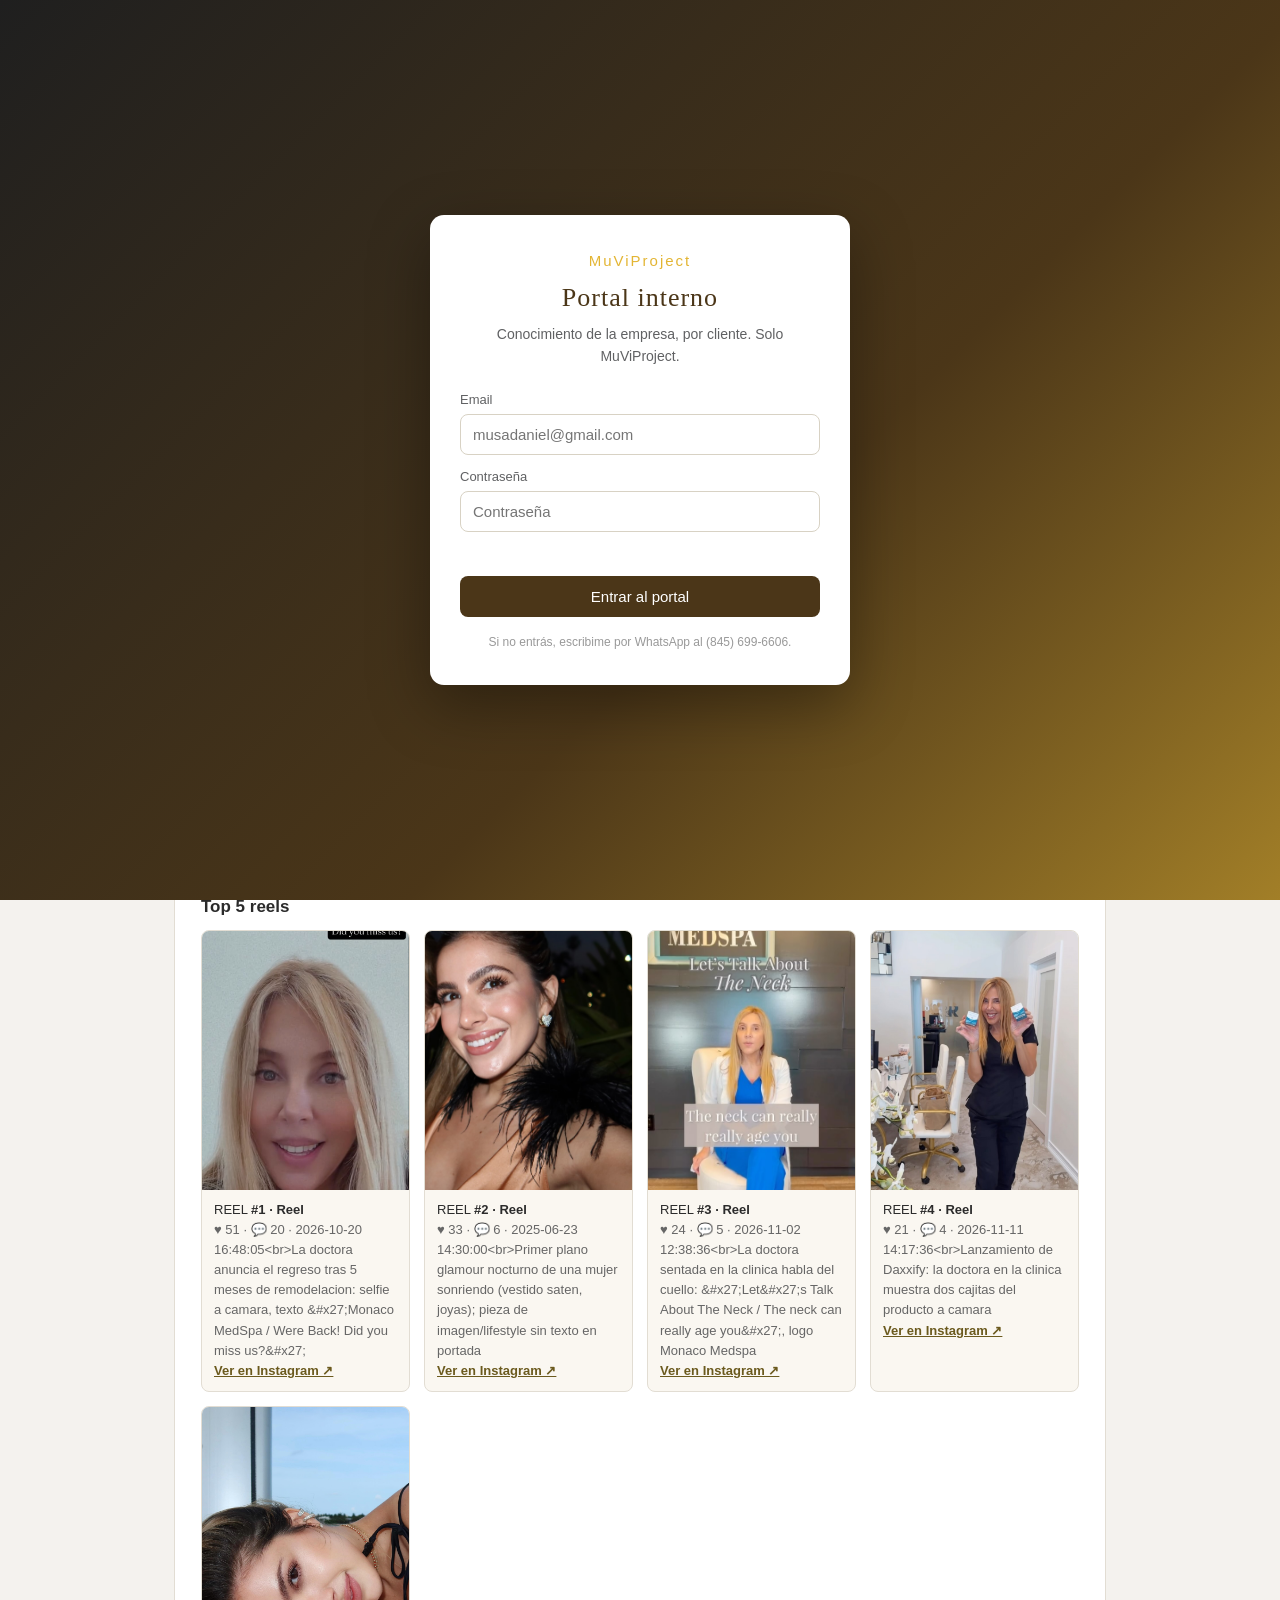
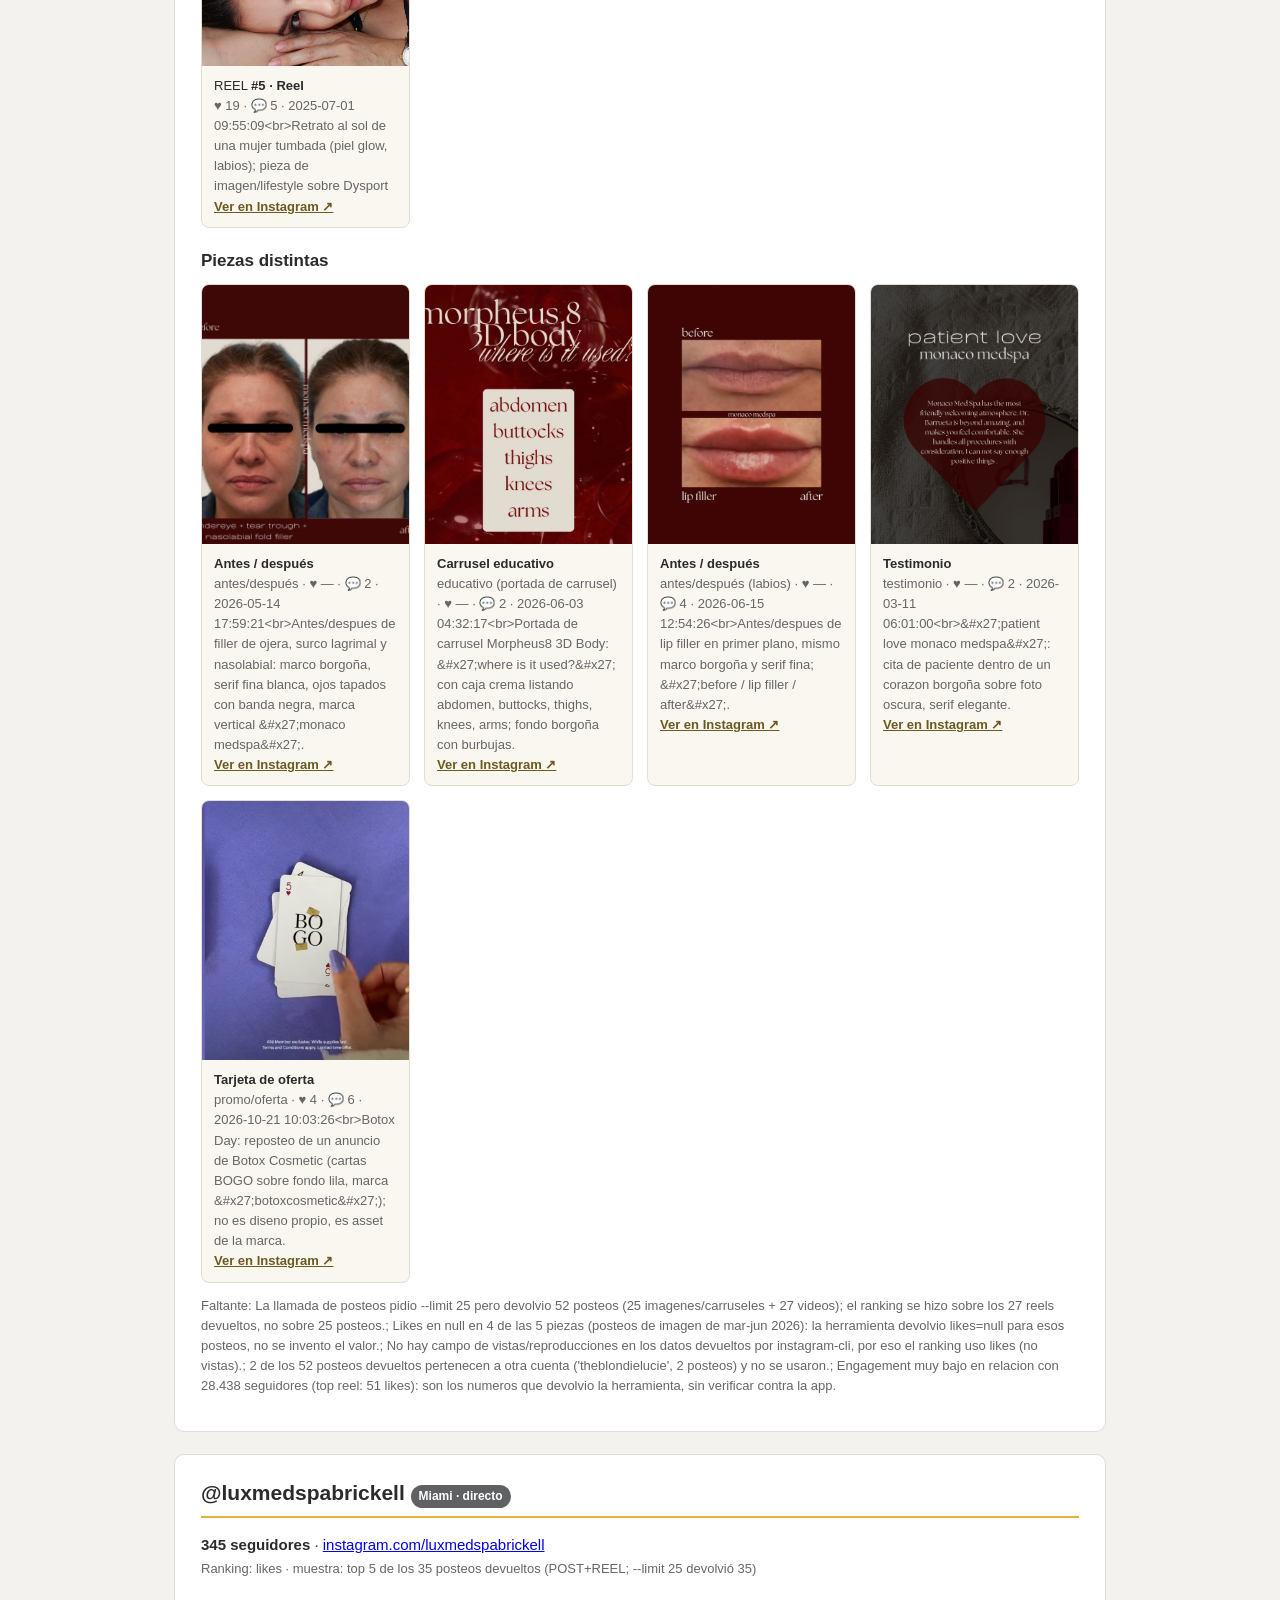
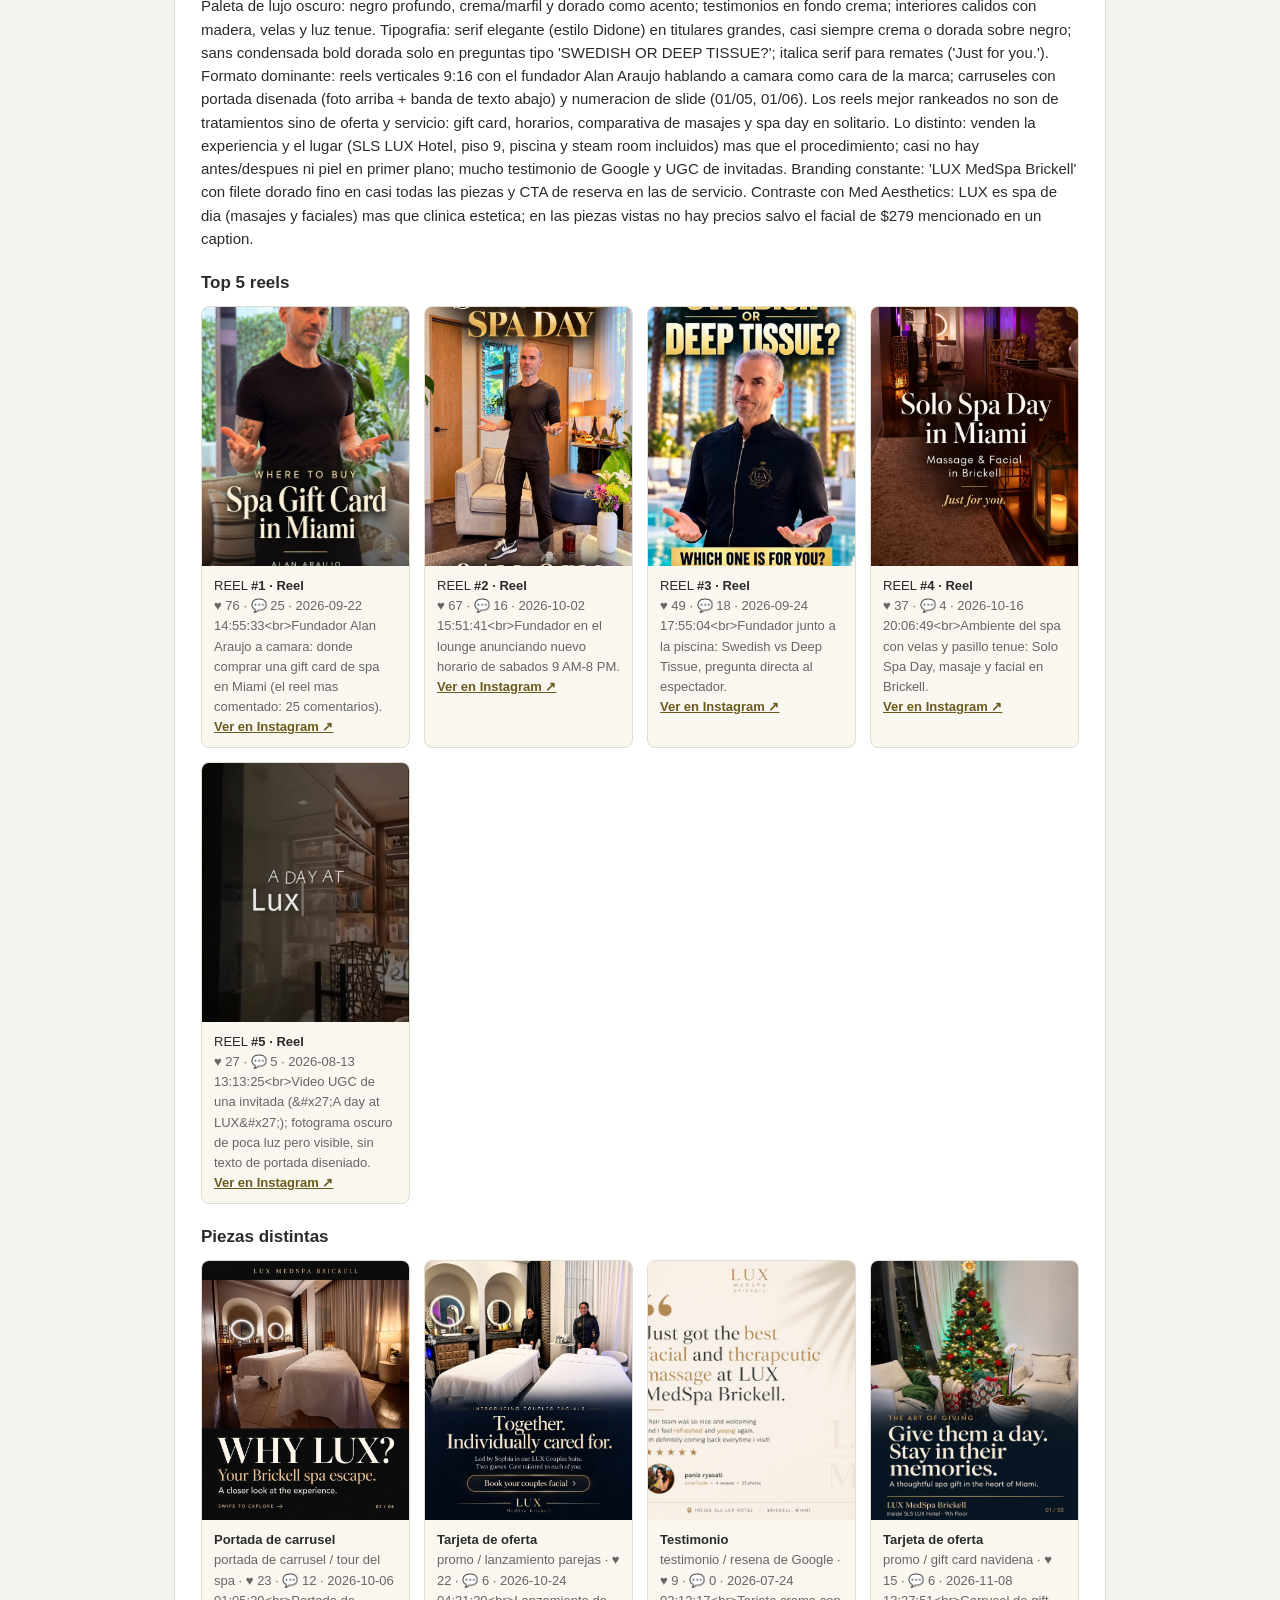
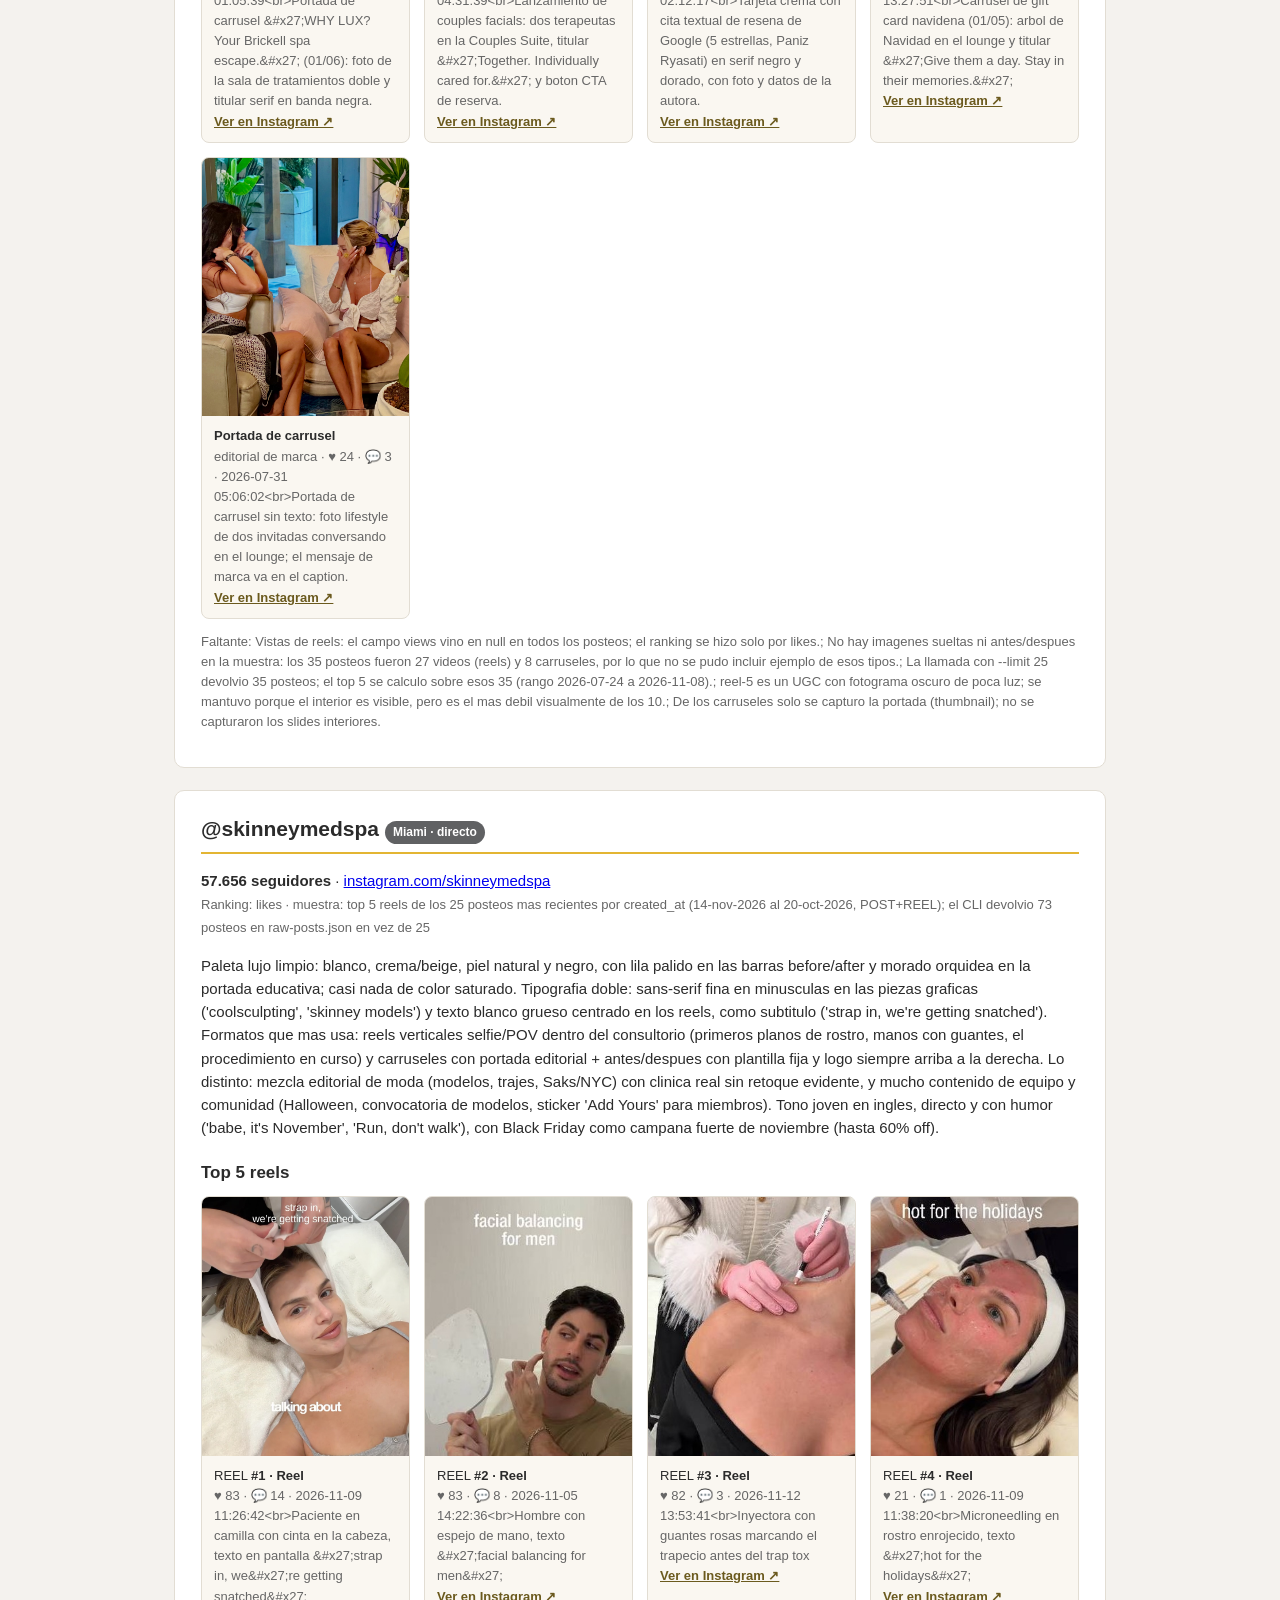
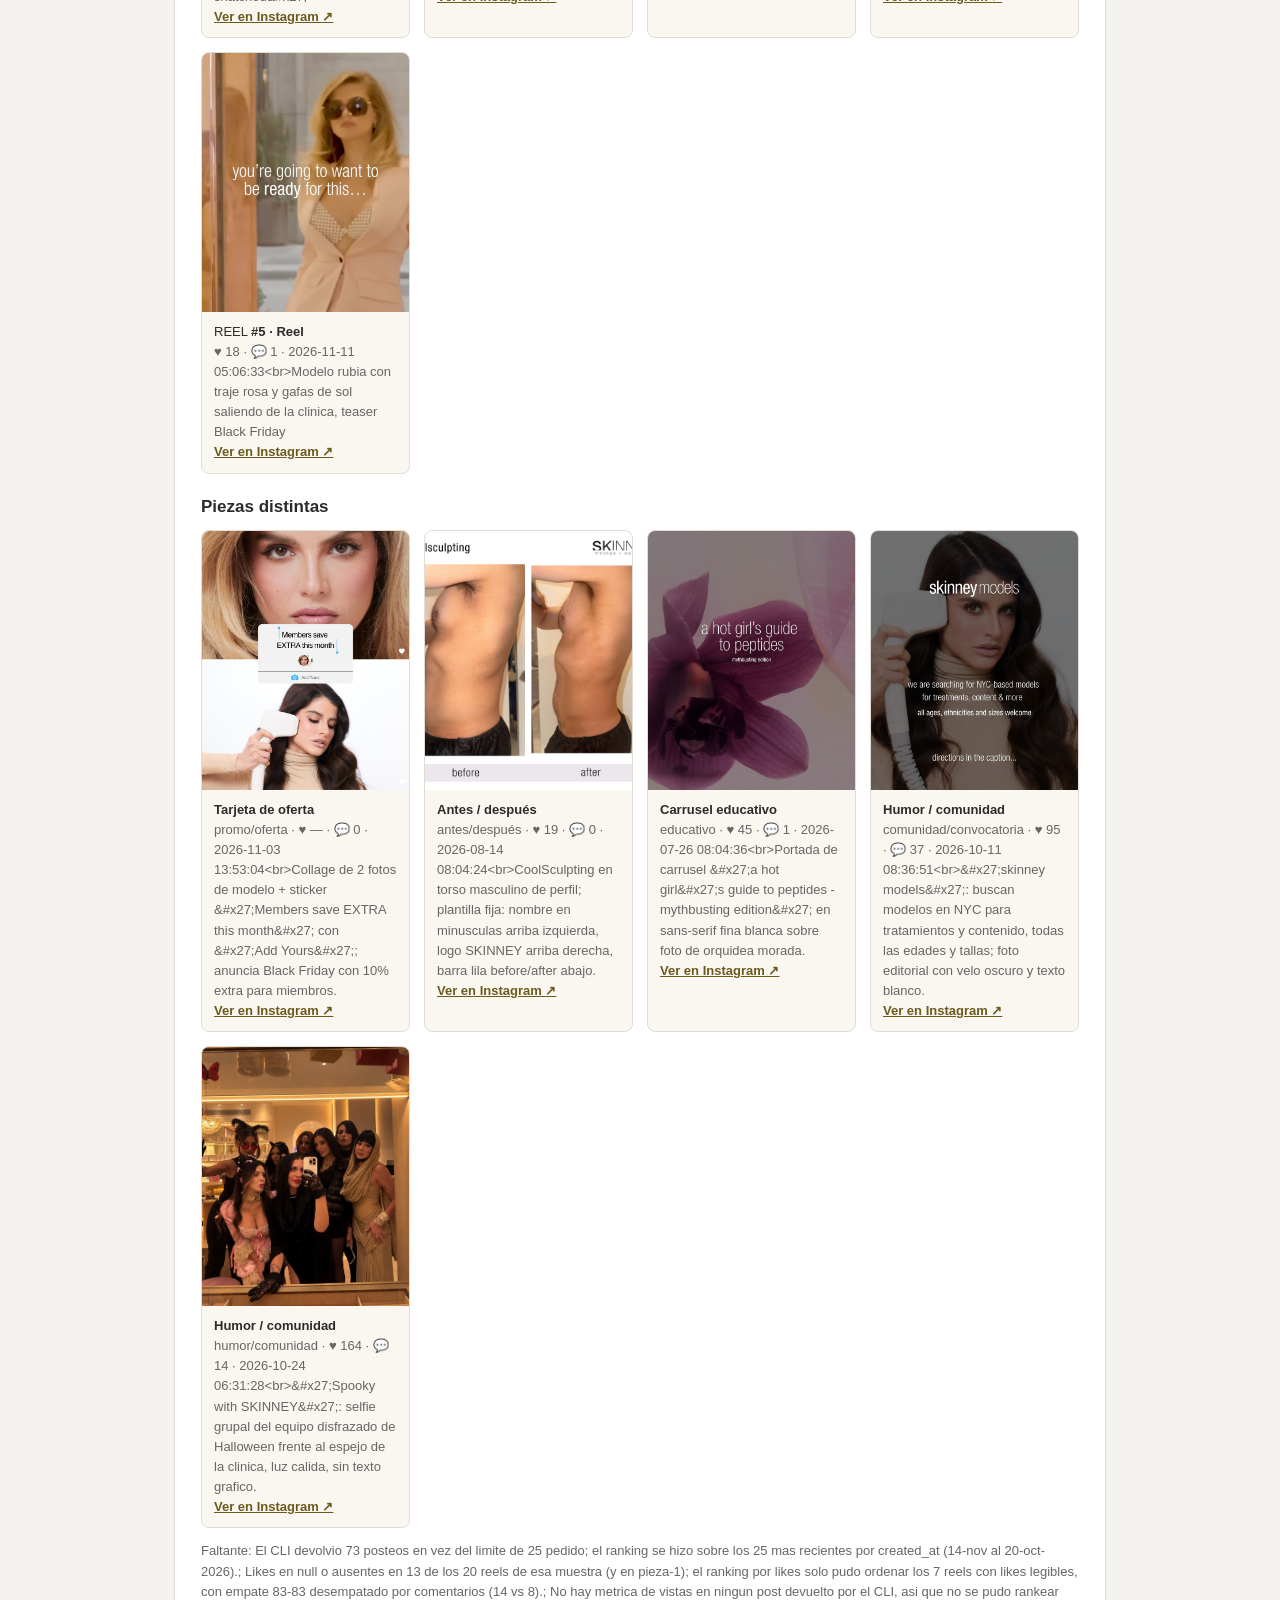
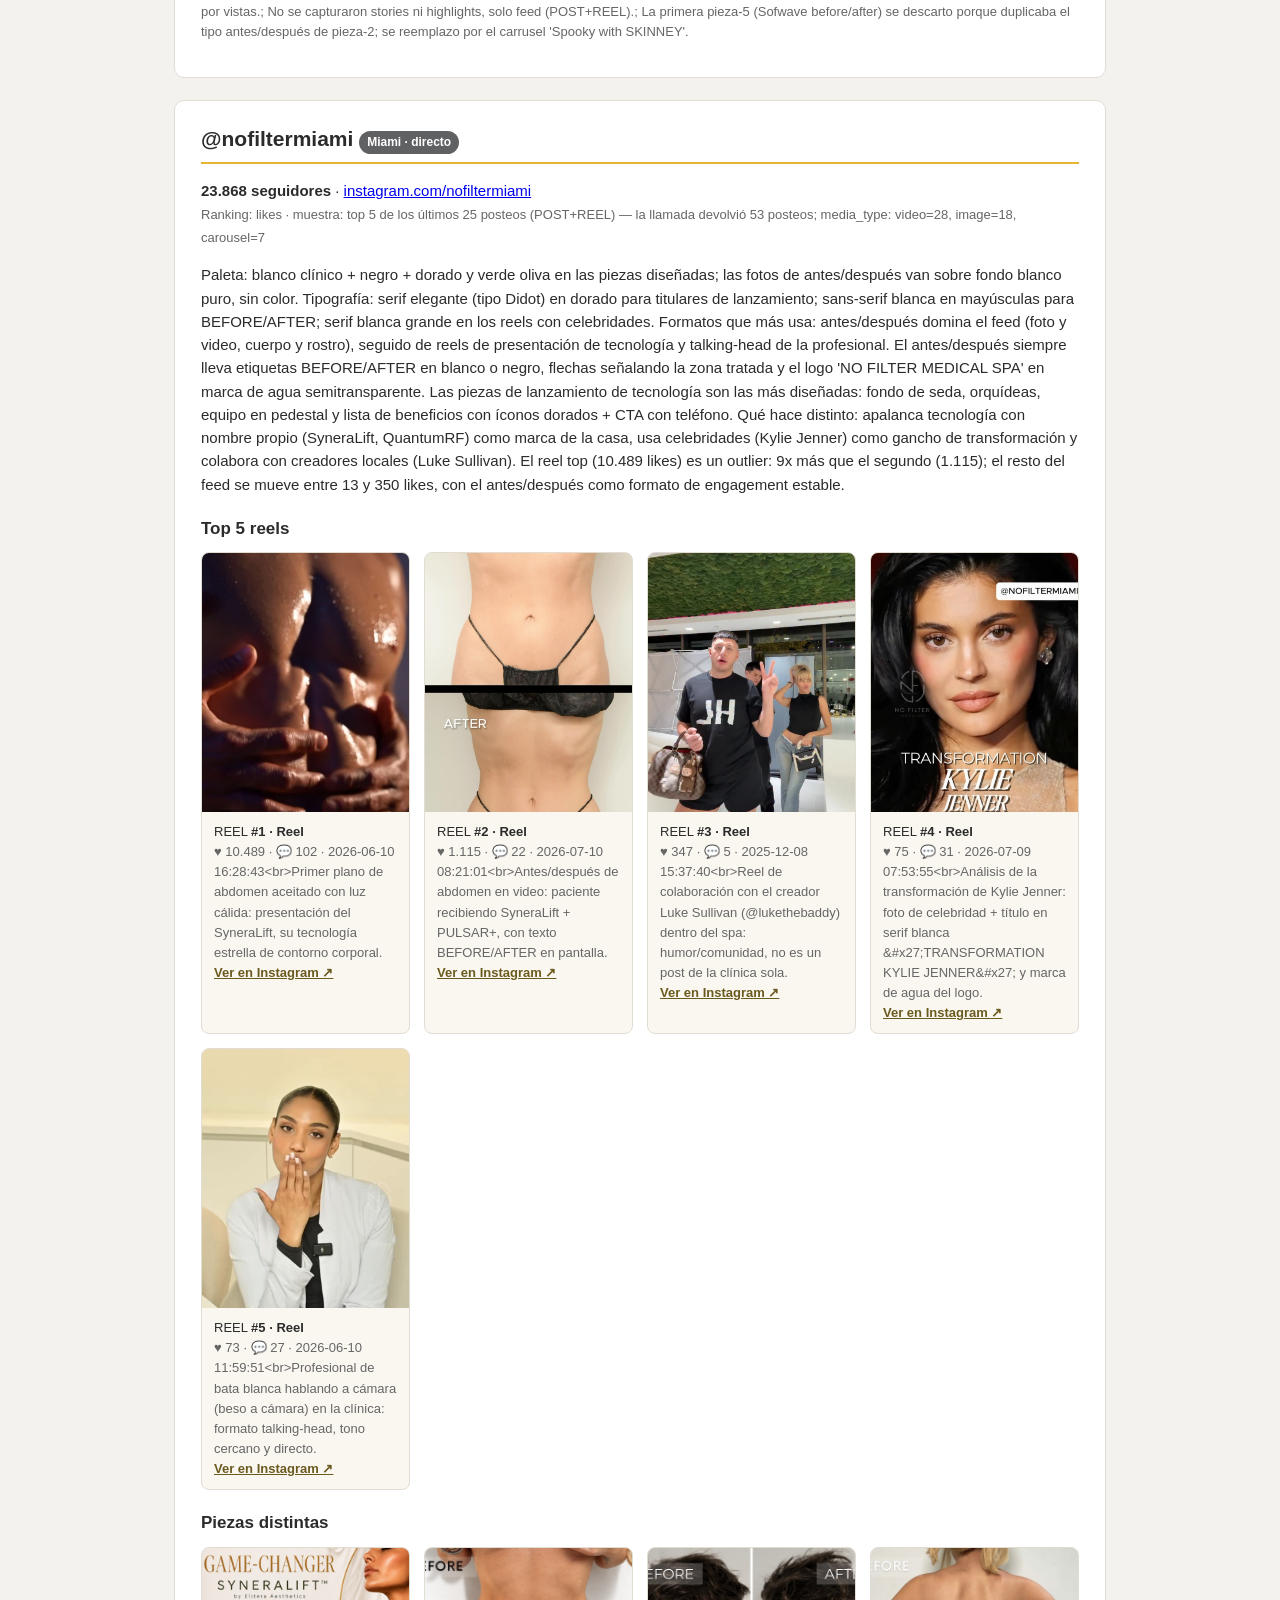
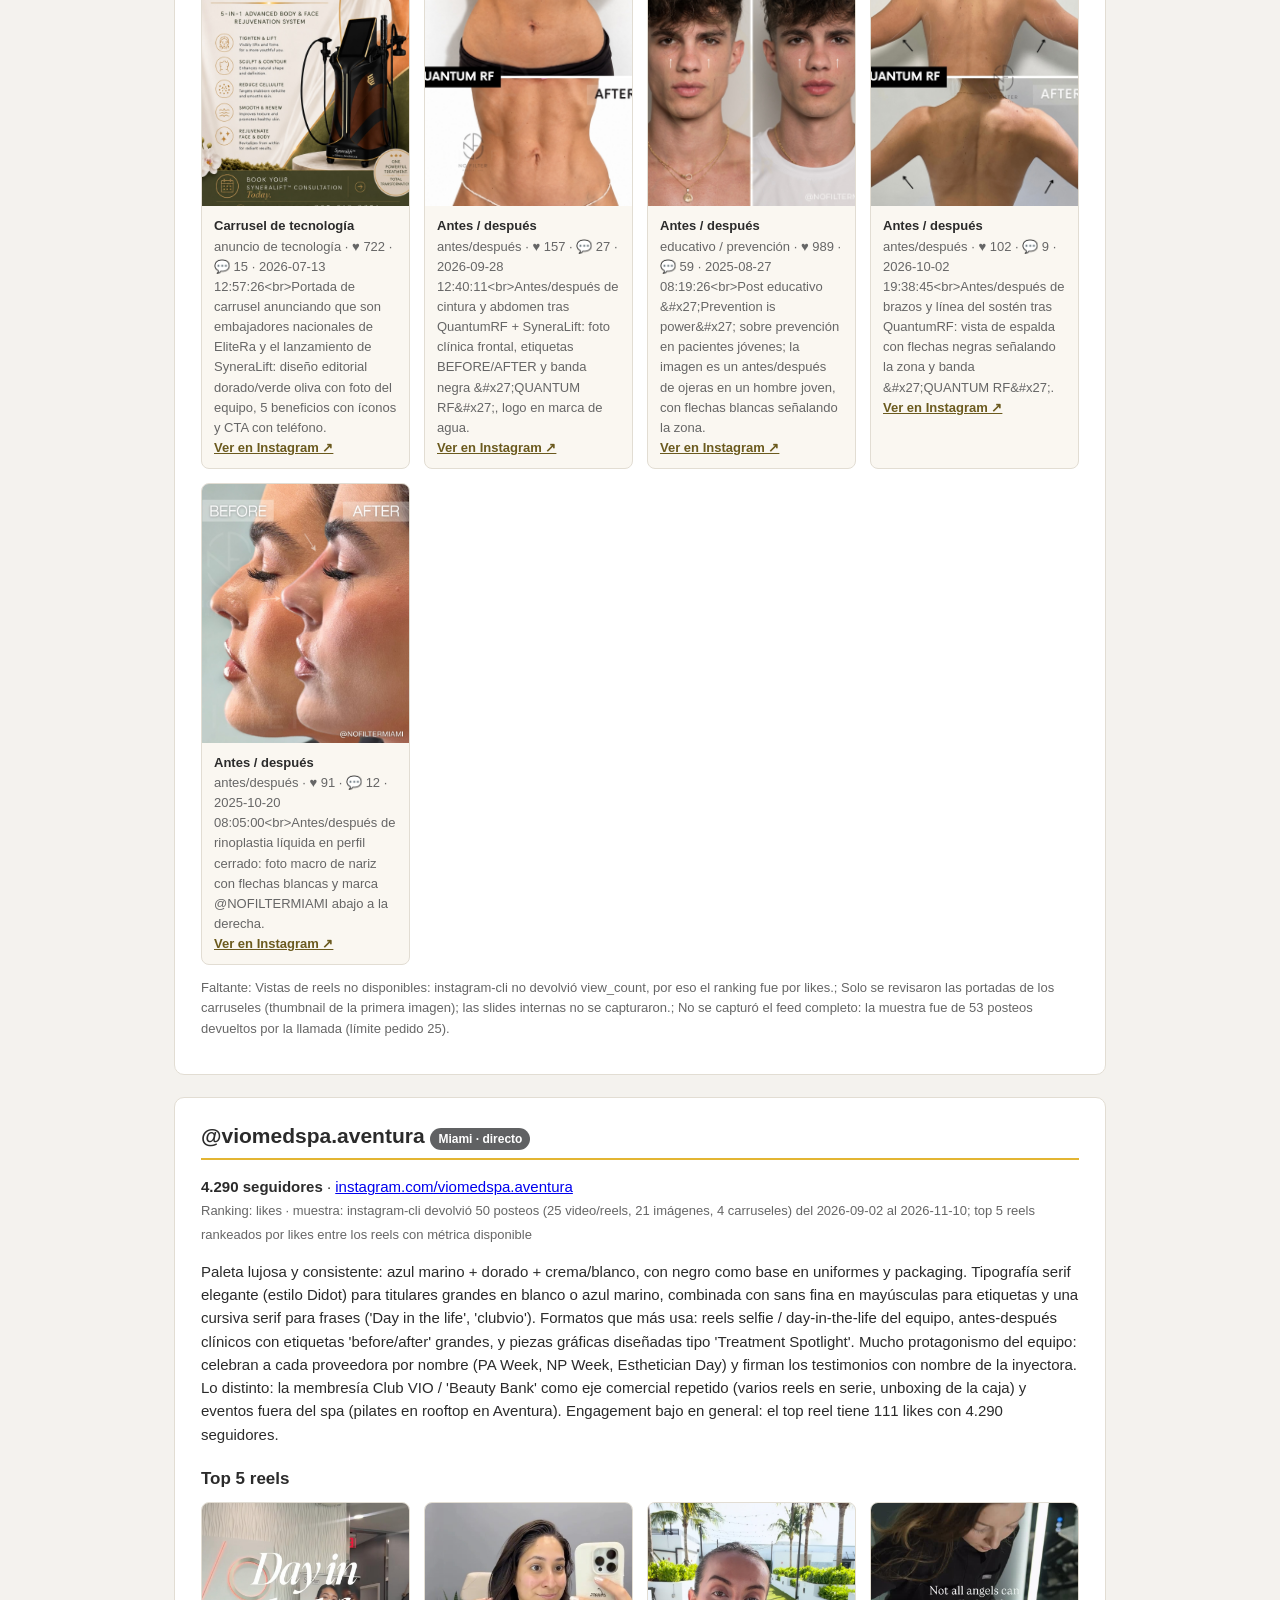
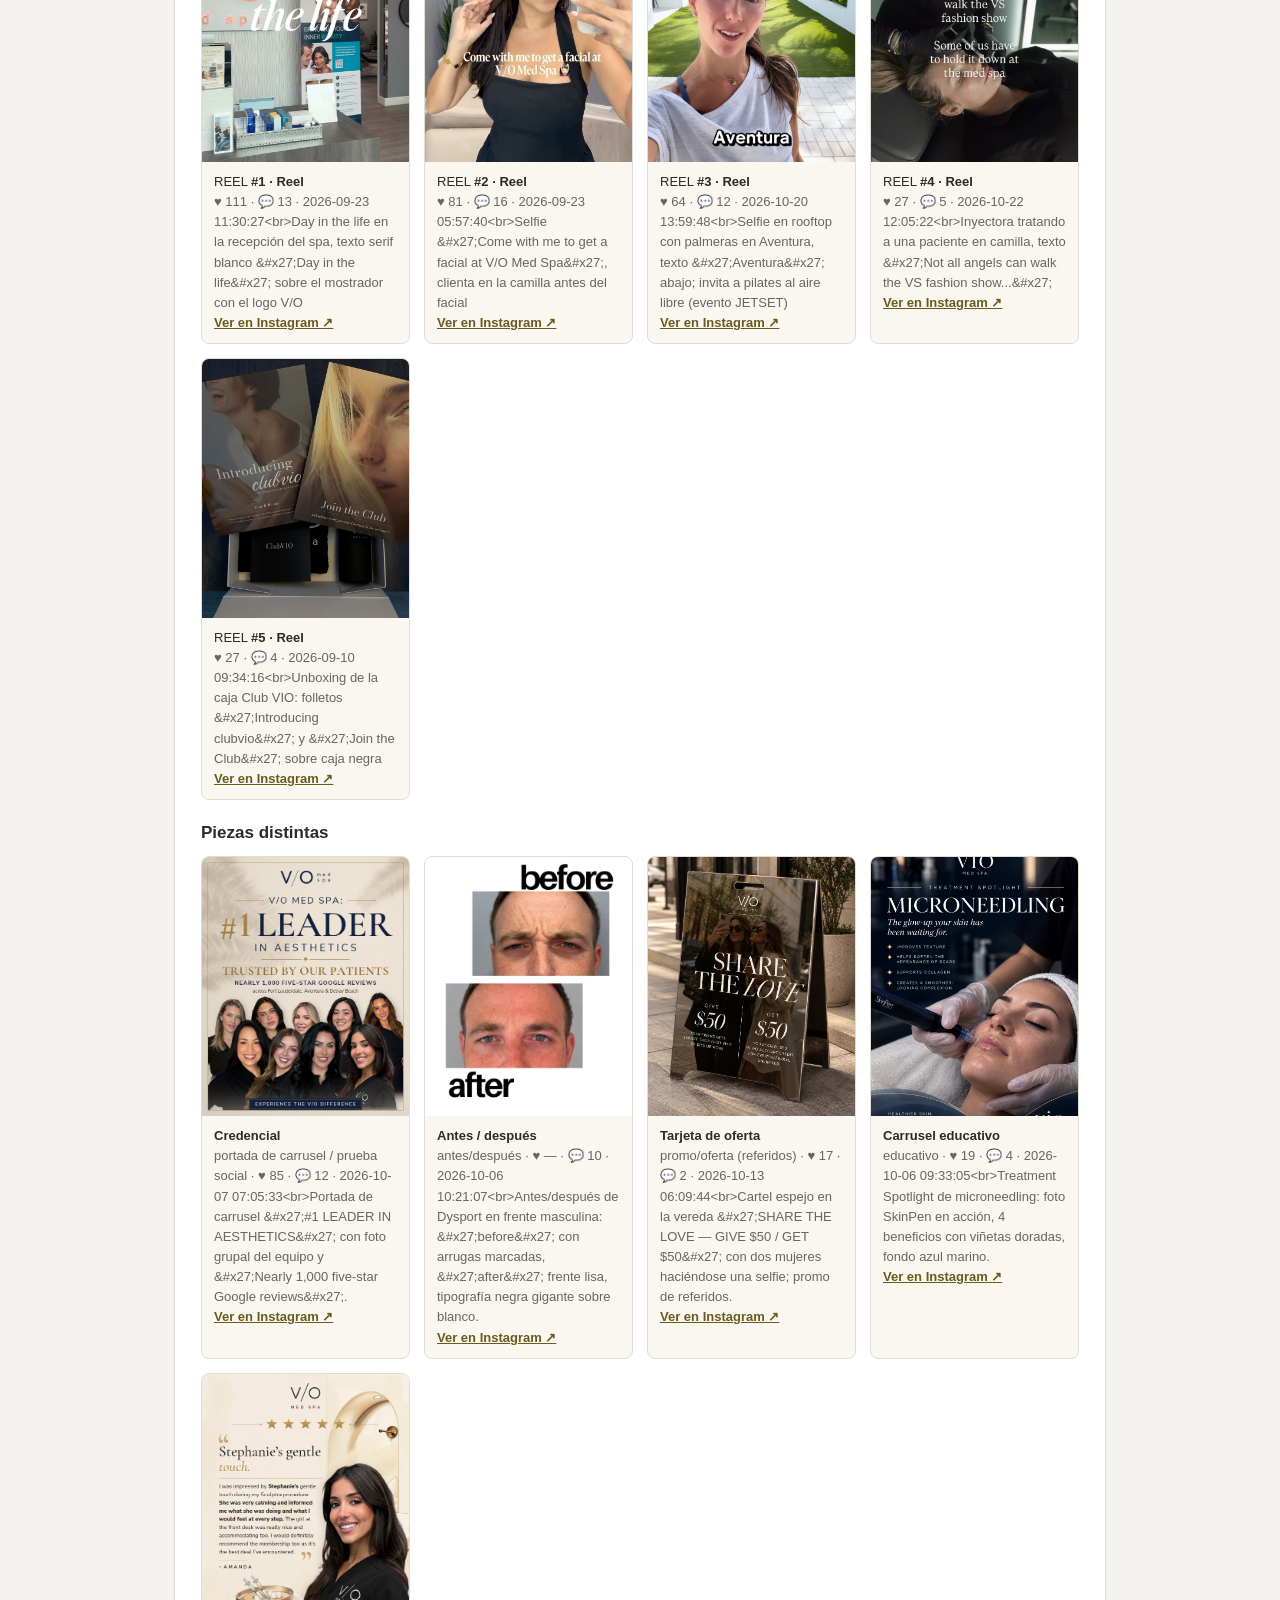
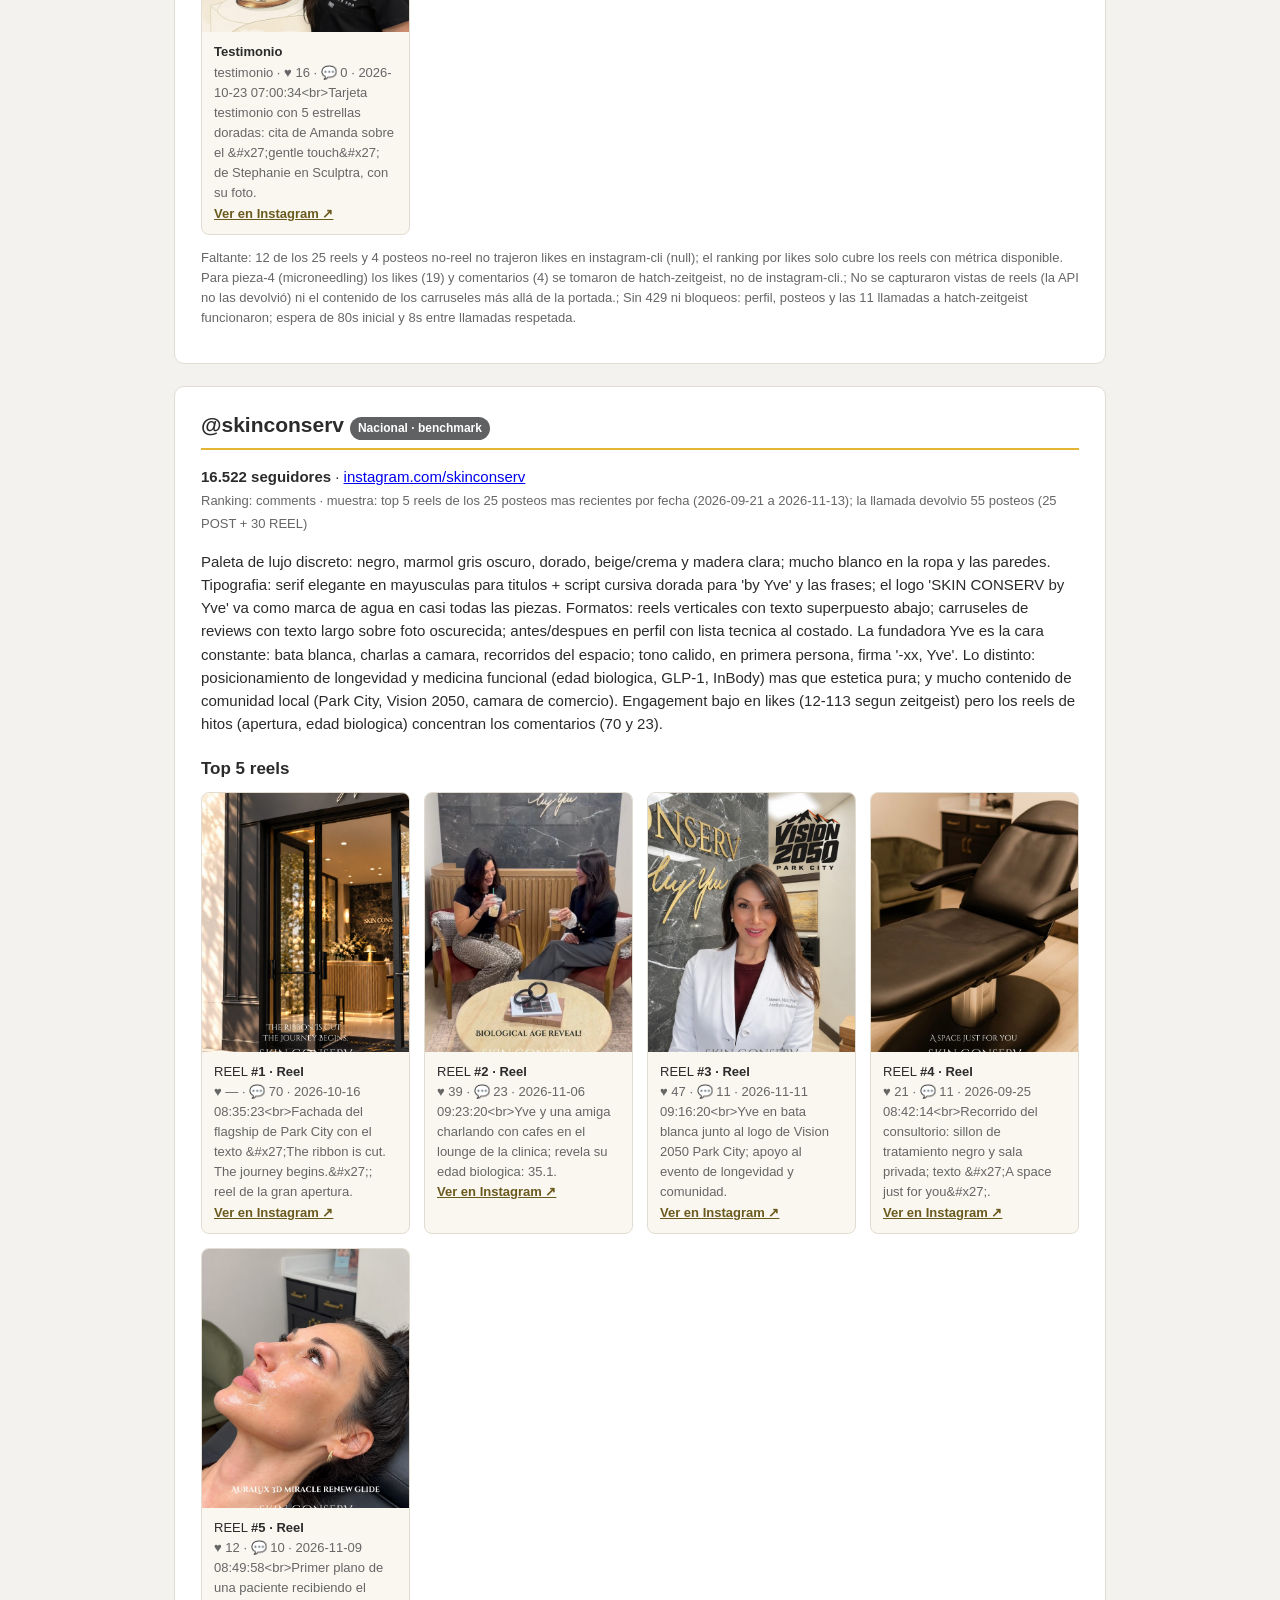
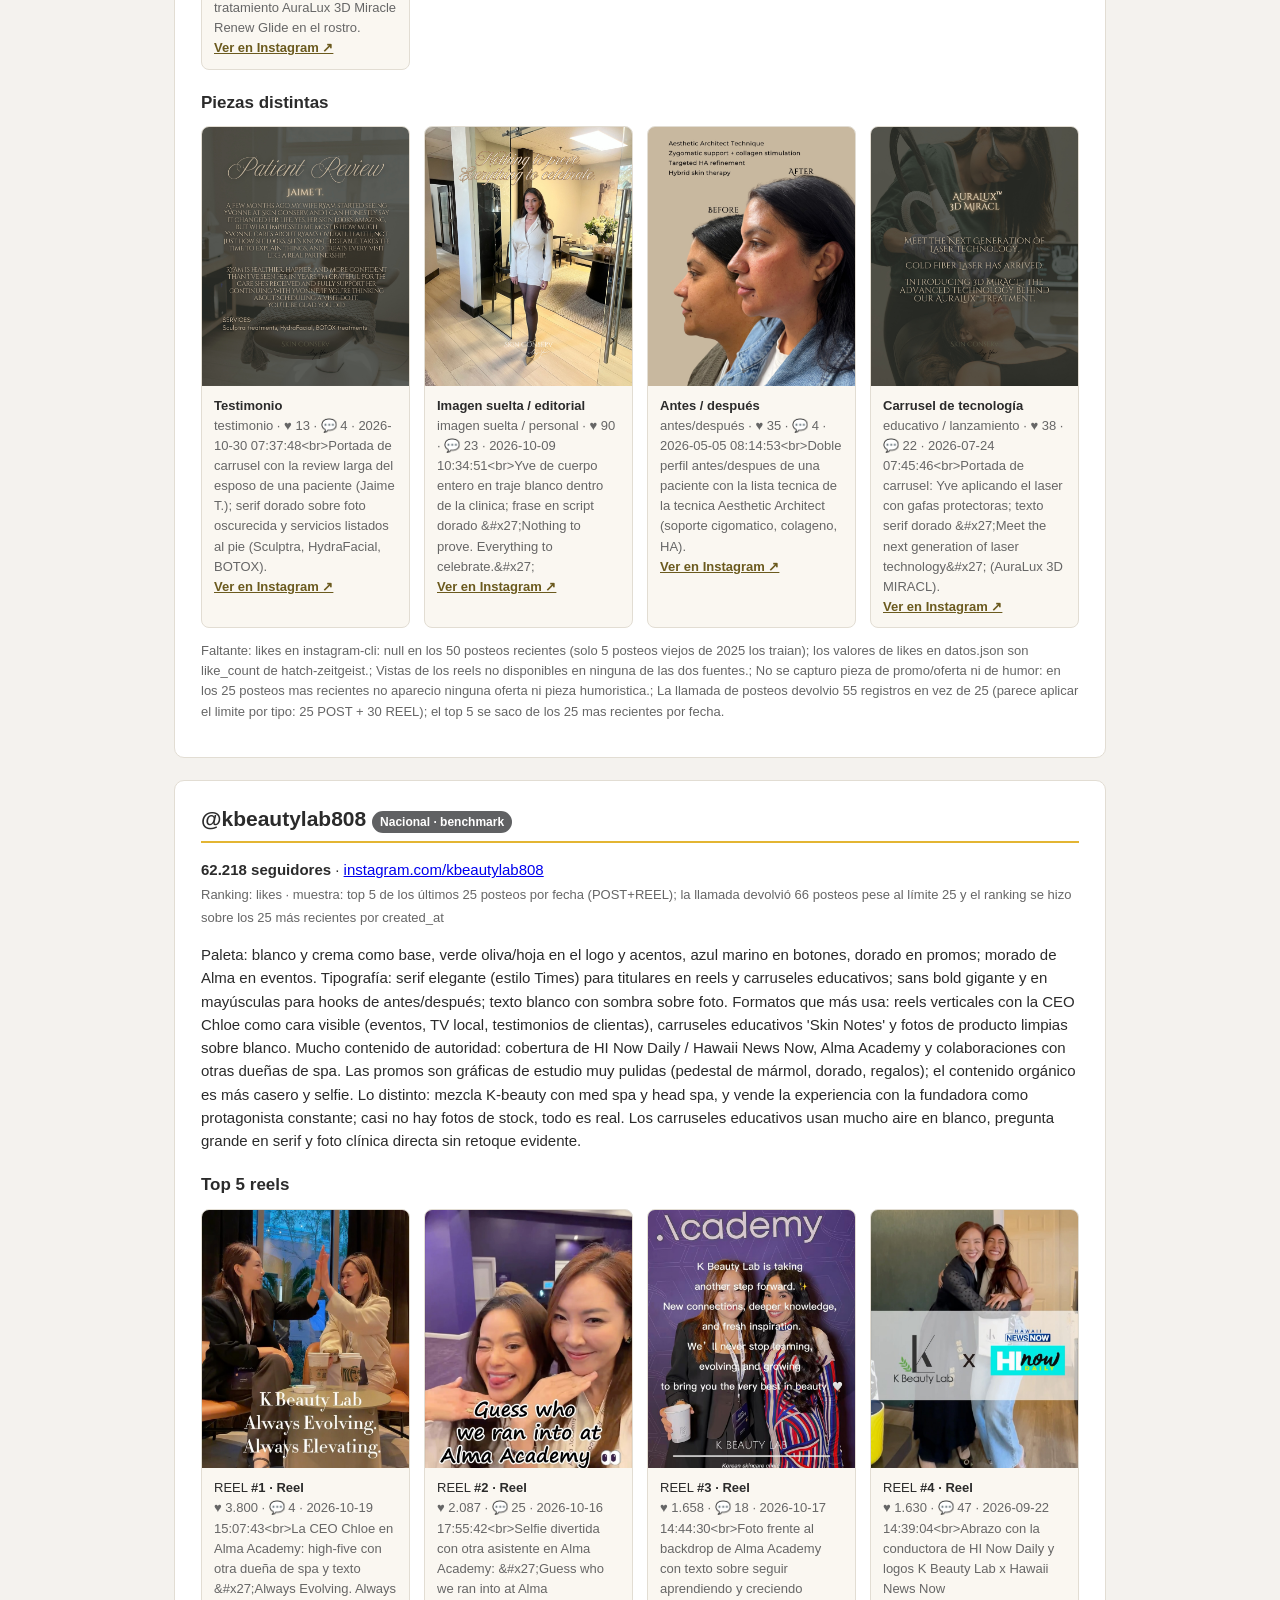
==== inspiracion.html @ fddfaced "Inspiración: página con 2 vistas (por competidor y por tipo de pieza), 15 competidores, 75 reels, 74" ====
<!DOCTYPE html>
<html lang="es">
<head>
<meta charset="UTF-8">
<meta name="viewport" content="width=device-width, initial-scale=1.0">
<title>MuViProject · Inspiración — Portal Interno</title>
<style>
  * { box-sizing: border-box; }
  body { font-family: -apple-system, "Segoe UI", Roboto, Helvetica, Arial, sans-serif; margin: 0; background: #f4f2ee; color: #2b2b2b; line-height: 1.55; }
  header { background: #1f1f1f; color: #fff; padding: 28px 24px 22px; }
  header h1 { margin: 0 0 4px; font-size: 26px; }
  header p { margin: 0; color: #cfc9bd; font-size: 15px; }
  .gold { color: #e3b533; }
  .banner { background: #8a1f1f; color: #fff; padding: 10px 24px; font-size: 14px; font-weight: 600; }
  .banner span { font-weight: 400; opacity: .9; }
  nav { background: #fff; border-bottom: 1px solid #ddd; padding: 10px 24px; position: sticky; top: 0; z-index: 10; }
  nav a { margin-right: 18px; color: #6b5a1e; text-decoration: none; font-weight: 600; font-size: 14px; }
  nav a:hover { text-decoration: underline; }
  main { max-width: 980px; margin: 0 auto; padding: 24px; }
  section { background: #fff; border: 1px solid #e2ddd3; border-radius: 10px; padding: 22px 26px; margin-bottom: 22px; }
  h2 { margin: 0 0 10px; font-size: 21px; border-bottom: 2px solid #e3b533; padding-bottom: 6px; }
  h3 { margin: 20px 0 6px; font-size: 17px; }
  p, li { font-size: 15px; }
  .tag { display: inline-block; background: #606163; color: #fff; font-size: 12px; padding: 2px 8px; border-radius: 20px; margin-right: 6px; }
  .tag.gold { background: #e3b533; color: #3a2c05; }
  .small { font-size: 13px; color: #666; }
  .badge { display: inline-block; background: #e3b533; color: #3a2c05; font-size: 11px; font-weight: 700; padding: 1px 7px; border-radius: 20px; }
  .grid { display: grid; grid-template-columns: repeat(auto-fill, minmax(200px, 1fr)); gap: 14px; margin: 10px 0; }
  .card { border: 1px solid #e2ddd3; border-radius: 8px; overflow: hidden; background: #faf7f1; }
  .card img { width: 100%; aspect-ratio: 4/5; object-fit: cover; display: block; background: #ddd; }
  .card-body { padding: 10px 12px; font-size: 13px; }
  .card-body a { color: #6b5a1e; font-weight: 600; }
  .tabs { margin: 0 0 18px; }
  .tabs button { padding: 10px 18px; margin-right: 8px; border: 1px solid #d8d2c4; border-radius: 8px; background: #fff; font-size: 15px; font-weight: 600; color: #6b5a1e; cursor: pointer; }
  .tabs button.active { background: #4b3618; color: #fff; border-color: #4b3618; }
  .typenav { font-size: 14px; line-height: 2; }
  .typenav a { color: #6b5a1e; }
  footer { max-width: 980px; margin: 0 auto; padding: 0 24px 30px; color: #777; font-size: 13px; }
</style>

<style>
#gate{position:fixed;inset:0;z-index:100;display:flex;align-items:center;justify-content:center;background:linear-gradient(135deg,#1f1f1f 0%,#4b3618 60%,#e3b533 130%);padding:20px}
#gate.hidden{display:none}
.gate-card{background:#fff;border-radius:14px;max-width:420px;width:100%;padding:34px 30px;box-shadow:0 20px 60px rgba(0,0,0,.35);text-align:center}
.gate-card h1{font-family:Georgia,serif;color:#4b3618;font-size:26px;font-weight:400;letter-spacing:1px;margin:6px 0}
.gate-card .sub{color:#606163;font-size:14px;margin:6px 0 22px}
.gate-card label{display:block;text-align:left;font-size:13px;color:#606163;margin:12px 0 4px}
.gate-card input{width:100%;padding:11px 12px;border:1px solid #d8d2c4;border-radius:8px;font-size:15px}
.gate-card input:focus{outline:2px solid #e3b533}
.gate-card button{width:100%;margin-top:16px;padding:12px;background:#4b3618;color:#fff;border:0;border-radius:8px;font-size:15px;cursor:pointer}
.gate-card button:hover{background:#606163}
#gate-err{color:#b3261e;font-size:13px;min-height:18px;margin-top:10px}
.gate-note{font-size:12px;color:#999;margin-top:16px}
</style>

</head>
<body>

<!-- ============================================================
     ACCESO (cortina visual, no seguridad real: sitio estático,
     cualquiera que lea el código puede ver la clave).
     Clave: MuViProject2026. Email: musadaniel@gmail.com o @muviproject.com
     ============================================================ -->
<script>
var PORTAL_PASSWORD = "MuViProject2026";
</script>
<div id="gate">
  <div class="gate-card">
    <div style="color:#e3b533;font-size:15px;letter-spacing:2px">MuViProject</div>
    <h1>Portal interno</h1>
    <div class="sub">Conocimiento de la empresa, por cliente. Solo MuViProject.</div>
    <form id="gate-form">
      <label for="gate-email">Email</label>
      <input id="gate-email" type="email" placeholder="musadaniel@gmail.com" autocomplete="username" required>
      <label for="gate-pass">Contraseña</label>
      <input id="gate-pass" type="password" placeholder="Contraseña" autocomplete="current-password" required>
      <div id="gate-err"></div>
      <button type="submit">Entrar al portal</button>
    </form>
    <div class="gate-note">Si no entrás, escribime por WhatsApp al (845) 699-6606.</div>
  </div>
</div>
<script>
(function(){
  var gate = document.getElementById('gate');
  try { if (sessionStorage.getItem('muviproject_interno_auth') === '1') { gate.classList.add('hidden'); } } catch(e){}
  document.getElementById('gate-form').addEventListener('submit', function(ev){
    ev.preventDefault();
    var email = document.getElementById('gate-email').value.trim().toLowerCase();
    var pass = document.getElementById('gate-pass').value;
    var err = document.getElementById('gate-err');
    var okEmail = (email === 'musadaniel@gmail.com') || (email.slice(-14) === '@muviproject.com');
    if (!okEmail) {
      err.textContent = 'Usá tu email de MuViProject (musadaniel@gmail.com o @muviproject.com).';
      return;
    }
    if (pass !== PORTAL_PASSWORD) {
      err.textContent = 'Contraseña incorrecta. Revisala e intentá de nuevo.';
      return;
    }
    try { sessionStorage.setItem('muviproject_interno_auth', '1'); } catch(e){}
    gate.classList.add('hidden');
    window.scrollTo(0, 0);
  });
})();
</script>

<header>
  <h1>MuViProject <span class="gold">·</span> Inspiración</h1>
  <p>Referencia interna para decidir con Rosanna qué armar. <a href="index.html" style="color:#e3b533">← Volver al portal interno</a></p>
</header>
<div class="banner">INTERNO — Solo MuViProject. <span>Los ejemplos son referencia para decidir en una sesión de trabajo, no para copiar tal cual ni para publicar. Nunca van al portal del cliente.</span></div>
<nav>
  <a href="index.html">Portal interno</a>
  <a href="#vista-competidor" onclick="showView('competidor');return false;">Por competidor</a>
  <a href="#vista-tipo" onclick="showView('tipo');return false;">Por tipo de pieza</a>
</nav>
<main>
<section>
  <h2>Inspiración — 15 competidores</h2>
  <p><b>15 cuentas</b> · <b>75 reels top</b> · <b>74 piezas distintas</b> · capturado el 14-nov-2026. Top 5 reels de los posteos más recientes de cada cuenta, rankeados por likes salvo que se indique otra métrica. Las métricas son las que devolvieron las herramientas; donde vinieron en null, quedó anotado en cada cuenta. Las vistas de reels no las entrega la herramienta. De los carruseles solo se capturó la portada.</p>
  <p class="small">Cómo se usa: cuando Rosanna quiera armar una pieza concreta, se abre su tipo en la vista «Por tipo de pieza» y se deciden juntos los elementos. Los links «Ver en Instagram» abren el post original.</p>
  <div class="tabs">
    <button id="tab-competidor" class="active" onclick="showView('competidor')">Por competidor</button>
    <button id="tab-tipo" onclick="showView('tipo')">Por tipo de pieza</button>
  </div>
  <p class="typenav" id="typenav" style="display:none"><a href="#t-tarjeta-de-oferta">Tarjeta de oferta</a> · <a href="#t-antes---después">Antes / después</a> · <a href="#t-carrusel-educativo">Carrusel educativo</a> · <a href="#t-carrusel-de-tecnología">Carrusel de tecnología</a> · <a href="#t-black-friday">Black Friday</a> · <a href="#t-membresía">Membresía</a> · <a href="#t-credencial">Credencial</a> · <a href="#t-reel-a-cámara">Reel a cámara</a> · <a href="#t-testimonio">Testimonio</a> · <a href="#t-humor---comunidad">Humor / comunidad</a> · <a href="#t-portada-de-carrusel">Portada de carrusel</a> · <a href="#t-imagen-suelta---editorial">Imagen suelta / editorial</a> · <a href="#t-equipo---presentación">Equipo / presentación</a> · <a href="#t-producto">Producto</a> · <a href="#t-historia">Historia</a> · <a href="#t-otros">Otros</a></p>
</section>
<div id="vista-competidor">
<section id="c-monaco.medspa">
<h2>@monaco.medspa <span class="tag">Miami · directo</span></h2>
<p><b>28.438 seguidores</b> · <a href="https://www.instagram.com/monaco.medspa/" target="_blank" rel="noopener">instagram.com/monaco.medspa</a><br><span class="small">Ranking: likes · muestra: La llamada de posteos pidio limit 25 (POST+REEL) pero la herramienta devolvio 52 posteos: 25 imagenes/carruseles + 27 videos (reels). Top 5 reels rankeados por likes sobre esos 27 reels.</span></p>
<p>Paleta dominada por borgoña/vino oscuro, crema/beige y blanco, con acentos dorados: look de lujo discreto y editorial. Tipografia serif fina y elegante, casi siempre en minusculas, en blanco o crema sobre borgoña (antes/despues y carruseles) y en negro sobre caja blanca o translucida en los reels. Los reels top son mayormente talking-head/selfie de la doctora o retratos glamour de mujeres, verticales 9:16, con poco texto en portada. Las piezas estaticas son cuadradas 1:1 con marco borgoña y mucho aire; los antes/despues tapan los ojos con banda negra y llevan la marca en vertical. Contenido centrado en labios/fillers, cuello y Morpheus8, con la doctora como cara visible; mezclan piezas propias muy cuidadas con reposteos de assets de marca (Botox).</p>
<h3>Top 5 reels</h3><div class="grid">
<div class="card"><a href="https://www.instagram.com/reel/DevBprLg75V/" target="_blank" rel="noopener"><img src="inspiracion/monaco.medspa/reel-1.jpg" alt="" loading="lazy"></a><div class="card-body"><span class=&quot;badge&quot;>REEL</span> <b>#1 · Reel</b><br><span class="small">♥ 51 · 💬 20 · 2026-10-20 16:48:05&lt;br&gt;La doctora anuncia el regreso tras 5 meses de remodelacion: selfie a camara, texto &amp;#x27;Monaco MedSpa / Were Back! Did you miss us?&amp;#x27;</span><br><a href="https://www.instagram.com/reel/DevBprLg75V/" target="_blank" rel="noopener">Ver en Instagram ↗</a></div></div>
<div class="card"><a href="https://www.instagram.com/reel/DLQip09RISZ/" target="_blank" rel="noopener"><img src="inspiracion/monaco.medspa/reel-2.jpg" alt="" loading="lazy"></a><div class="card-body"><span class=&quot;badge&quot;>REEL</span> <b>#2 · Reel</b><br><span class="small">♥ 33 · 💬 6 · 2025-06-23 14:30:00&lt;br&gt;Primer plano glamour nocturno de una mujer sonriendo (vestido saten, joyas); pieza de imagen/lifestyle sin texto en portada</span><br><a href="https://www.instagram.com/reel/DLQip09RISZ/" target="_blank" rel="noopener">Ver en Instagram ↗</a></div></div>
<div class="card"><a href="https://www.instagram.com/reel/DfQLrbwKlnS/" target="_blank" rel="noopener"><img src="inspiracion/monaco.medspa/reel-3.jpg" alt="" loading="lazy"></a><div class="card-body"><span class=&quot;badge&quot;>REEL</span> <b>#3 · Reel</b><br><span class="small">♥ 24 · 💬 5 · 2026-11-02 12:38:36&lt;br&gt;La doctora sentada en la clinica habla del cuello: &amp;#x27;Let&amp;#x27;s Talk About The Neck / The neck can really age you&amp;#x27;, logo Monaco Medspa</span><br><a href="https://www.instagram.com/reel/DfQLrbwKlnS/" target="_blank" rel="noopener">Ver en Instagram ↗</a></div></div>
<div class="card"><a href="https://www.instagram.com/reel/DfniMzmK39g/" target="_blank" rel="noopener"><img src="inspiracion/monaco.medspa/reel-4.jpg" alt="" loading="lazy"></a><div class="card-body"><span class=&quot;badge&quot;>REEL</span> <b>#4 · Reel</b><br><span class="small">♥ 21 · 💬 4 · 2026-11-11 14:17:36&lt;br&gt;Lanzamiento de Daxxify: la doctora en la clinica muestra dos cajitas del producto a camara</span><br><a href="https://www.instagram.com/reel/DfniMzmK39g/" target="_blank" rel="noopener">Ver en Instagram ↗</a></div></div>
<div class="card"><a href="https://www.instagram.com/reel/DLkoAEJxcCo/" target="_blank" rel="noopener"><img src="inspiracion/monaco.medspa/reel-5.jpg" alt="" loading="lazy"></a><div class="card-body"><span class=&quot;badge&quot;>REEL</span> <b>#5 · Reel</b><br><span class="small">♥ 19 · 💬 5 · 2025-07-01 09:55:09&lt;br&gt;Retrato al sol de una mujer tumbada (piel glow, labios); pieza de imagen/lifestyle sobre Dysport</span><br><a href="https://www.instagram.com/reel/DLkoAEJxcCo/" target="_blank" rel="noopener">Ver en Instagram ↗</a></div></div>
</div>
<h3>Piezas distintas</h3><div class="grid">
<div class="card"><a href="https://www.instagram.com/p/DYVw1WbgkA_/" target="_blank" rel="noopener"><img src="inspiracion/monaco.medspa/pieza-1.jpg" alt="" loading="lazy"></a><div class="card-body"><b>Antes / después</b><br><span class="small">antes/después · ♥ — · 💬 2 · 2026-05-14 17:59:21&lt;br&gt;Antes/despues de filler de ojera, surco lagrimal y nasolabial: marco borgoña, serif fina blanca, ojos tapados con banda negra, marca vertical &amp;#x27;monaco medspa&amp;#x27;.</span><br><a href="https://www.instagram.com/p/DYVw1WbgkA_/" target="_blank" rel="noopener">Ver en Instagram ↗</a></div></div>
<div class="card"><a href="https://www.instagram.com/p/DZH0a56Dj_c/" target="_blank" rel="noopener"><img src="inspiracion/monaco.medspa/pieza-2.jpg" alt="" loading="lazy"></a><div class="card-body"><b>Carrusel educativo</b><br><span class="small">educativo (portada de carrusel) · ♥ — · 💬 2 · 2026-06-03 04:32:17&lt;br&gt;Portada de carrusel Morpheus8 3D Body: &amp;#x27;where is it used?&amp;#x27; con caja crema listando abdomen, buttocks, thighs, knees, arms; fondo borgoña con burbujas.</span><br><a href="https://www.instagram.com/p/DZH0a56Dj_c/" target="_blank" rel="noopener">Ver en Instagram ↗</a></div></div>
<div class="card"><a href="https://www.instagram.com/p/DZnna3_vKG8/" target="_blank" rel="noopener"><img src="inspiracion/monaco.medspa/pieza-3.jpg" alt="" loading="lazy"></a><div class="card-body"><b>Antes / después</b><br><span class="small">antes/después (labios) · ♥ — · 💬 4 · 2026-06-15 12:54:26&lt;br&gt;Antes/despues de lip filler en primer plano, mismo marco borgoña y serif fina; &amp;#x27;before / lip filler / after&amp;#x27;.</span><br><a href="https://www.instagram.com/p/DZnna3_vKG8/" target="_blank" rel="noopener">Ver en Instagram ↗</a></div></div>
<div class="card"><a href="https://www.instagram.com/p/DVvru2WlO1x/" target="_blank" rel="noopener"><img src="inspiracion/monaco.medspa/pieza-4.jpg" alt="" loading="lazy"></a><div class="card-body"><b>Testimonio</b><br><span class="small">testimonio · ♥ — · 💬 2 · 2026-03-11 06:01:00&lt;br&gt;&amp;#x27;patient love monaco medspa&amp;#x27;: cita de paciente dentro de un corazon borgoña sobre foto oscura, serif elegante.</span><br><a href="https://www.instagram.com/p/DVvru2WlO1x/" target="_blank" rel="noopener">Ver en Instagram ↗</a></div></div>
<div class="card"><a href="https://www.instagram.com/reel/Dew5kWdqHkW/" target="_blank" rel="noopener"><img src="inspiracion/monaco.medspa/pieza-5.jpg" alt="" loading="lazy"></a><div class="card-body"><b>Tarjeta de oferta</b><br><span class="small">promo/oferta · ♥ 4 · 💬 6 · 2026-10-21 10:03:26&lt;br&gt;Botox Day: reposteo de un anuncio de Botox Cosmetic (cartas BOGO sobre fondo lila, marca &amp;#x27;botoxcosmetic&amp;#x27;); no es diseno propio, es asset de la marca.</span><br><a href="https://www.instagram.com/reel/Dew5kWdqHkW/" target="_blank" rel="noopener">Ver en Instagram ↗</a></div></div>
</div>
<p class="small">Faltante: La llamada de posteos pidio --limit 25 pero devolvio 52 posteos (25 imagenes/carruseles + 27 videos); el ranking se hizo sobre los 27 reels devueltos, no sobre 25 posteos.; Likes en null en 4 de las 5 piezas (posteos de imagen de mar-jun 2026): la herramienta devolvio likes=null para esos posteos, no se invento el valor.; No hay campo de vistas/reproducciones en los datos devueltos por instagram-cli, por eso el ranking uso likes (no vistas).; 2 de los 52 posteos devueltos pertenecen a otra cuenta (&#x27;theblondielucie&#x27;, 2 posteos) y no se usaron.; Engagement muy bajo en relacion con 28.438 seguidores (top reel: 51 likes): son los numeros que devolvio la herramienta, sin verificar contra la app.</p>
</section>
<section id="c-luxmedspabrickell">
<h2>@luxmedspabrickell <span class="tag">Miami · directo</span></h2>
<p><b>345 seguidores</b> · <a href="https://www.instagram.com/luxmedspabrickell/" target="_blank" rel="noopener">instagram.com/luxmedspabrickell</a><br><span class="small">Ranking: likes · muestra: top 5 de los 35 posteos devueltos (POST+REEL; --limit 25 devolvió 35)</span></p>
<p>Paleta de lujo oscuro: negro profundo, crema/marfil y dorado como acento; testimonios en fondo crema; interiores calidos con madera, velas y luz tenue.
Tipografia: serif elegante (estilo Didone) en titulares grandes, casi siempre crema o dorada sobre negro; sans condensada bold dorada solo en preguntas tipo &#x27;SWEDISH OR DEEP TISSUE?&#x27;; italica serif para remates (&#x27;Just for you.&#x27;).
Formato dominante: reels verticales 9:16 con el fundador Alan Araujo hablando a camara como cara de la marca; carruseles con portada disenada (foto arriba + banda de texto abajo) y numeracion de slide (01/05, 01/06).
Los reels mejor rankeados no son de tratamientos sino de oferta y servicio: gift card, horarios, comparativa de masajes y spa day en solitario.
Lo distinto: venden la experiencia y el lugar (SLS LUX Hotel, piso 9, piscina y steam room incluidos) mas que el procedimiento; casi no hay antes/despues ni piel en primer plano; mucho testimonio de Google y UGC de invitadas.
Branding constante: &#x27;LUX MedSpa Brickell&#x27; con filete dorado fino en casi todas las piezas y CTA de reserva en las de servicio.
Contraste con Med Aesthetics: LUX es spa de dia (masajes y faciales) mas que clinica estetica; en las piezas vistas no hay precios salvo el facial de $279 mencionado en un caption.</p>
<h3>Top 5 reels</h3><div class="grid">
<div class="card"><a href="https://www.instagram.com/reel/Ddmv9C7CYqt/" target="_blank" rel="noopener"><img src="inspiracion/luxmedspabrickell/reel-1.jpg" alt="" loading="lazy"></a><div class="card-body"><span class=&quot;badge&quot;>REEL</span> <b>#1 · Reel</b><br><span class="small">♥ 76 · 💬 25 · 2026-09-22 14:55:33&lt;br&gt;Fundador Alan Araujo a camara: donde comprar una gift card de spa en Miami (el reel mas comentado: 25 comentarios).</span><br><a href="https://www.instagram.com/reel/Ddmv9C7CYqt/" target="_blank" rel="noopener">Ver en Instagram ↗</a></div></div>
<div class="card"><a href="https://www.instagram.com/reel/DeAmVDICX0P/" target="_blank" rel="noopener"><img src="inspiracion/luxmedspabrickell/reel-2.jpg" alt="" loading="lazy"></a><div class="card-body"><span class=&quot;badge&quot;>REEL</span> <b>#2 · Reel</b><br><span class="small">♥ 67 · 💬 16 · 2026-10-02 15:51:41&lt;br&gt;Fundador en el lounge anunciando nuevo horario de sabados 9 AM-8 PM.</span><br><a href="https://www.instagram.com/reel/DeAmVDICX0P/" target="_blank" rel="noopener">Ver en Instagram ↗</a></div></div>
<div class="card"><a href="https://www.instagram.com/reel/DdsNlnANlZB/" target="_blank" rel="noopener"><img src="inspiracion/luxmedspabrickell/reel-3.jpg" alt="" loading="lazy"></a><div class="card-body"><span class=&quot;badge&quot;>REEL</span> <b>#3 · Reel</b><br><span class="small">♥ 49 · 💬 18 · 2026-09-24 17:55:04&lt;br&gt;Fundador junto a la piscina: Swedish vs Deep Tissue, pregunta directa al espectador.</span><br><a href="https://www.instagram.com/reel/DdsNlnANlZB/" target="_blank" rel="noopener">Ver en Instagram ↗</a></div></div>
<div class="card"><a href="https://www.instagram.com/reel/DelGY40tIWg/" target="_blank" rel="noopener"><img src="inspiracion/luxmedspabrickell/reel-4.jpg" alt="" loading="lazy"></a><div class="card-body"><span class=&quot;badge&quot;>REEL</span> <b>#4 · Reel</b><br><span class="small">♥ 37 · 💬 4 · 2026-10-16 20:06:49&lt;br&gt;Ambiente del spa con velas y pasillo tenue: Solo Spa Day, masaje y facial en Brickell.</span><br><a href="https://www.instagram.com/reel/DelGY40tIWg/" target="_blank" rel="noopener">Ver en Instagram ↗</a></div></div>
<div class="card"><a href="https://www.instagram.com/reel/Db_kIIdptzI/" target="_blank" rel="noopener"><img src="inspiracion/luxmedspabrickell/reel-5.jpg" alt="" loading="lazy"></a><div class="card-body"><span class=&quot;badge&quot;>REEL</span> <b>#5 · Reel</b><br><span class="small">♥ 27 · 💬 5 · 2026-08-13 13:13:25&lt;br&gt;Video UGC de una invitada (&amp;#x27;A day at LUX&amp;#x27;); fotograma oscuro de poca luz pero visible, sin texto de portada diseniado.</span><br><a href="https://www.instagram.com/reel/Db_kIIdptzI/" target="_blank" rel="noopener">Ver en Instagram ↗</a></div></div>
</div>
<h3>Piezas distintas</h3><div class="grid">
<div class="card"><a href="https://www.instagram.com/p/DeJUI3dFjYW/" target="_blank" rel="noopener"><img src="inspiracion/luxmedspabrickell/pieza-1.jpg" alt="" loading="lazy"></a><div class="card-body"><b>Portada de carrusel</b><br><span class="small">portada de carrusel / tour del spa · ♥ 23 · 💬 12 · 2026-10-06 01:05:39&lt;br&gt;Portada de carrusel &amp;#x27;WHY LUX? Your Brickell spa escape.&amp;#x27; (01/06): foto de la sala de tratamientos doble y titular serif en banda negra.</span><br><a href="https://www.instagram.com/p/DeJUI3dFjYW/" target="_blank" rel="noopener">Ver en Instagram ↗</a></div></div>
<div class="card"><a href="https://www.instagram.com/p/De4CBUcFpi7/" target="_blank" rel="noopener"><img src="inspiracion/luxmedspabrickell/pieza-2.jpg" alt="" loading="lazy"></a><div class="card-body"><b>Tarjeta de oferta</b><br><span class="small">promo / lanzamiento parejas · ♥ 22 · 💬 6 · 2026-10-24 04:31:39&lt;br&gt;Lanzamiento de couples facials: dos terapeutas en la Couples Suite, titular &amp;#x27;Together. Individually cared for.&amp;#x27; y boton CTA de reserva.</span><br><a href="https://www.instagram.com/p/De4CBUcFpi7/" target="_blank" rel="noopener">Ver en Instagram ↗</a></div></div>
<div class="card"><a href="https://www.instagram.com/p/DbK48EyFmjn/" target="_blank" rel="noopener"><img src="inspiracion/luxmedspabrickell/pieza-3.jpg" alt="" loading="lazy"></a><div class="card-body"><b>Testimonio</b><br><span class="small">testimonio / resena de Google · ♥ 9 · 💬 0 · 2026-07-24 02:12:17&lt;br&gt;Tarjeta crema con cita textual de resena de Google (5 estrellas, Paniz Ryasati) en serif negro y dorado, con foto y datos de la autora.</span><br><a href="https://www.instagram.com/p/DbK48EyFmjn/" target="_blank" rel="noopener">Ver en Instagram ↗</a></div></div>
<div class="card"><a href="https://www.instagram.com/p/DffuLLcG87z/" target="_blank" rel="noopener"><img src="inspiracion/luxmedspabrickell/pieza-4.jpg" alt="" loading="lazy"></a><div class="card-body"><b>Tarjeta de oferta</b><br><span class="small">promo / gift card navidena · ♥ 15 · 💬 6 · 2026-11-08 13:27:51&lt;br&gt;Carrusel de gift card navidena (01/05): arbol de Navidad en el lounge y titular &amp;#x27;Give them a day. Stay in their memories.&amp;#x27;</span><br><a href="https://www.instagram.com/p/DffuLLcG87z/" target="_blank" rel="noopener">Ver en Instagram ↗</a></div></div>
<div class="card"><a href="https://www.instagram.com/p/DbdOYxcltnr/" target="_blank" rel="noopener"><img src="inspiracion/luxmedspabrickell/pieza-5.jpg" alt="" loading="lazy"></a><div class="card-body"><b>Portada de carrusel</b><br><span class="small">editorial de marca · ♥ 24 · 💬 3 · 2026-07-31 05:06:02&lt;br&gt;Portada de carrusel sin texto: foto lifestyle de dos invitadas conversando en el lounge; el mensaje de marca va en el caption.</span><br><a href="https://www.instagram.com/p/DbdOYxcltnr/" target="_blank" rel="noopener">Ver en Instagram ↗</a></div></div>
</div>
<p class="small">Faltante: Vistas de reels: el campo views vino en null en todos los posteos; el ranking se hizo solo por likes.; No hay imagenes sueltas ni antes/despues en la muestra: los 35 posteos fueron 27 videos (reels) y 8 carruseles, por lo que no se pudo incluir ejemplo de esos tipos.; La llamada con --limit 25 devolvio 35 posteos; el top 5 se calculo sobre esos 35 (rango 2026-07-24 a 2026-11-08).; reel-5 es un UGC con fotograma oscuro de poca luz; se mantuvo porque el interior es visible, pero es el mas debil visualmente de los 10.; De los carruseles solo se capturo la portada (thumbnail); no se capturaron los slides interiores.</p>
</section>
<section id="c-skinneymedspa">
<h2>@skinneymedspa <span class="tag">Miami · directo</span></h2>
<p><b>57.656 seguidores</b> · <a href="https://www.instagram.com/skinneymedspa/" target="_blank" rel="noopener">instagram.com/skinneymedspa</a><br><span class="small">Ranking: likes · muestra: top 5 reels de los 25 posteos mas recientes por created_at (14-nov-2026 al 20-oct-2026, POST+REEL); el CLI devolvio 73 posteos en raw-posts.json en vez de 25</span></p>
<p>Paleta lujo limpio: blanco, crema/beige, piel natural y negro, con lila palido en las barras before/after y morado orquidea en la portada educativa; casi nada de color saturado.
Tipografia doble: sans-serif fina en minusculas en las piezas graficas (&#x27;coolsculpting&#x27;, &#x27;skinney models&#x27;) y texto blanco grueso centrado en los reels, como subtitulo (&#x27;strap in, we&#x27;re getting snatched&#x27;).
Formatos que mas usa: reels verticales selfie/POV dentro del consultorio (primeros planos de rostro, manos con guantes, el procedimiento en curso) y carruseles con portada editorial + antes/despues con plantilla fija y logo siempre arriba a la derecha.
Lo distinto: mezcla editorial de moda (modelos, trajes, Saks/NYC) con clinica real sin retoque evidente, y mucho contenido de equipo y comunidad (Halloween, convocatoria de modelos, sticker &#x27;Add Yours&#x27; para miembros).
Tono joven en ingles, directo y con humor (&#x27;babe, it&#x27;s November&#x27;, &#x27;Run, don&#x27;t walk&#x27;), con Black Friday como campana fuerte de noviembre (hasta 60% off).</p>
<h3>Top 5 reels</h3><div class="grid">
<div class="card"><a href="https://www.instagram.com/reel/DfiE8x2JDCZ/" target="_blank" rel="noopener"><img src="inspiracion/skinneymedspa/reel-1.jpg" alt="" loading="lazy"></a><div class="card-body"><span class=&quot;badge&quot;>REEL</span> <b>#1 · Reel</b><br><span class="small">♥ 83 · 💬 14 · 2026-11-09 11:26:42&lt;br&gt;Paciente en camilla con cinta en la cabeza, texto en pantalla &amp;#x27;strap in, we&amp;#x27;re getting snatched&amp;#x27;</span><br><a href="https://www.instagram.com/reel/DfiE8x2JDCZ/" target="_blank" rel="noopener">Ver en Instagram ↗</a></div></div>
<div class="card"><a href="https://www.instagram.com/reel/DfYF7Nvj1h_/" target="_blank" rel="noopener"><img src="inspiracion/skinneymedspa/reel-2.jpg" alt="" loading="lazy"></a><div class="card-body"><span class=&quot;badge&quot;>REEL</span> <b>#2 · Reel</b><br><span class="small">♥ 83 · 💬 8 · 2026-11-05 14:22:36&lt;br&gt;Hombre con espejo de mano, texto &amp;#x27;facial balancing for men&amp;#x27;</span><br><a href="https://www.instagram.com/reel/DfYF7Nvj1h_/" target="_blank" rel="noopener">Ver en Instagram ↗</a></div></div>
<div class="card"><a href="https://www.instagram.com/reel/DfqELXMCW8z/" target="_blank" rel="noopener"><img src="inspiracion/skinneymedspa/reel-3.jpg" alt="" loading="lazy"></a><div class="card-body"><span class=&quot;badge&quot;>REEL</span> <b>#3 · Reel</b><br><span class="small">♥ 82 · 💬 3 · 2026-11-12 13:53:41&lt;br&gt;Inyectora con guantes rosas marcando el trapecio antes del trap tox</span><br><a href="https://www.instagram.com/reel/DfqELXMCW8z/" target="_blank" rel="noopener">Ver en Instagram ↗</a></div></div>
<div class="card"><a href="https://www.instagram.com/reel/DfiGYoJnQjG/" target="_blank" rel="noopener"><img src="inspiracion/skinneymedspa/reel-4.jpg" alt="" loading="lazy"></a><div class="card-body"><span class=&quot;badge&quot;>REEL</span> <b>#4 · Reel</b><br><span class="small">♥ 21 · 💬 1 · 2026-11-09 11:38:20&lt;br&gt;Microneedling en rostro enrojecido, texto &amp;#x27;hot for the holidays&amp;#x27;</span><br><a href="https://www.instagram.com/reel/DfiGYoJnQjG/" target="_blank" rel="noopener">Ver en Instagram ↗</a></div></div>
<div class="card"><a href="https://www.instagram.com/reel/DfmjDbRESX0/" target="_blank" rel="noopener"><img src="inspiracion/skinneymedspa/reel-5.jpg" alt="" loading="lazy"></a><div class="card-body"><span class=&quot;badge&quot;>REEL</span> <b>#5 · Reel</b><br><span class="small">♥ 18 · 💬 1 · 2026-11-11 05:06:33&lt;br&gt;Modelo rubia con traje rosa y gafas de sol saliendo de la clinica, teaser Black Friday</span><br><a href="https://www.instagram.com/reel/DfmjDbRESX0/" target="_blank" rel="noopener">Ver en Instagram ↗</a></div></div>
</div>
<h3>Piezas distintas</h3><div class="grid">
<div class="card"><a href="https://www.instagram.com/p/DfS5DuUD8xF/" target="_blank" rel="noopener"><img src="inspiracion/skinneymedspa/pieza-1.jpg" alt="" loading="lazy"></a><div class="card-body"><b>Tarjeta de oferta</b><br><span class="small">promo/oferta · ♥ — · 💬 0 · 2026-11-03 13:53:04&lt;br&gt;Collage de 2 fotos de modelo + sticker &amp;#x27;Members save EXTRA this month&amp;#x27; con &amp;#x27;Add Yours&amp;#x27;; anuncia Black Friday con 10% extra para miembros.</span><br><a href="https://www.instagram.com/p/DfS5DuUD8xF/" target="_blank" rel="noopener">Ver en Instagram ↗</a></div></div>
<div class="card"><a href="https://www.instagram.com/p/DcBl5s1n1ao/" target="_blank" rel="noopener"><img src="inspiracion/skinneymedspa/pieza-2.jpg" alt="" loading="lazy"></a><div class="card-body"><b>Antes / después</b><br><span class="small">antes/después · ♥ 19 · 💬 0 · 2026-08-14 08:04:24&lt;br&gt;CoolSculpting en torso masculino de perfil; plantilla fija: nombre en minusculas arriba izquierda, logo SKINNEY arriba derecha, barra lila before/after abajo.</span><br><a href="https://www.instagram.com/p/DcBl5s1n1ao/" target="_blank" rel="noopener">Ver en Instagram ↗</a></div></div>
<div class="card"><a href="https://www.instagram.com/p/DbQq0uLltaQ/" target="_blank" rel="noopener"><img src="inspiracion/skinneymedspa/pieza-3.jpg" alt="" loading="lazy"></a><div class="card-body"><b>Carrusel educativo</b><br><span class="small">educativo · ♥ 45 · 💬 1 · 2026-07-26 08:04:36&lt;br&gt;Portada de carrusel &amp;#x27;a hot girl&amp;#x27;s guide to peptides - mythbusting edition&amp;#x27; en sans-serif fina blanca sobre foto de orquidea morada.</span><br><a href="https://www.instagram.com/p/DbQq0uLltaQ/" target="_blank" rel="noopener">Ver en Instagram ↗</a></div></div>
<div class="card"><a href="https://www.instagram.com/p/DeW_uG-jkdE/" target="_blank" rel="noopener"><img src="inspiracion/skinneymedspa/pieza-4.jpg" alt="" loading="lazy"></a><div class="card-body"><b>Humor / comunidad</b><br><span class="small">comunidad/convocatoria · ♥ 95 · 💬 37 · 2026-10-11 08:36:51&lt;br&gt;&amp;#x27;skinney models&amp;#x27;: buscan modelos en NYC para tratamientos y contenido, todas las edades y tallas; foto editorial con velo oscuro y texto blanco.</span><br><a href="https://www.instagram.com/p/DeW_uG-jkdE/" target="_blank" rel="noopener">Ver en Instagram ↗</a></div></div>
<div class="card"><a href="https://www.instagram.com/p/De4Pui8FZa6/" target="_blank" rel="noopener"><img src="inspiracion/skinneymedspa/pieza-5.jpg" alt="" loading="lazy"></a><div class="card-body"><b>Humor / comunidad</b><br><span class="small">humor/comunidad · ♥ 164 · 💬 14 · 2026-10-24 06:31:28&lt;br&gt;&amp;#x27;Spooky with SKINNEY&amp;#x27;: selfie grupal del equipo disfrazado de Halloween frente al espejo de la clinica, luz calida, sin texto grafico.</span><br><a href="https://www.instagram.com/p/De4Pui8FZa6/" target="_blank" rel="noopener">Ver en Instagram ↗</a></div></div>
</div>
<p class="small">Faltante: El CLI devolvio 73 posteos en vez del limite de 25 pedido; el ranking se hizo sobre los 25 mas recientes por created_at (14-nov al 20-oct-2026).; Likes en null o ausentes en 13 de los 20 reels de esa muestra (y en pieza-1); el ranking por likes solo pudo ordenar los 7 reels con likes legibles, con empate 83-83 desempatado por comentarios (14 vs 8).; No hay metrica de vistas en ningun post devuelto por el CLI, asi que no se pudo rankear por vistas.; No se capturaron stories ni highlights, solo feed (POST+REEL).; La primera pieza-5 (Sofwave before/after) se descarto porque duplicaba el tipo antes/después de pieza-2; se reemplazo por el carrusel &#x27;Spooky with SKINNEY&#x27;.</p>
</section>
<section id="c-nofiltermiami">
<h2>@nofiltermiami <span class="tag">Miami · directo</span></h2>
<p><b>23.868 seguidores</b> · <a href="https://www.instagram.com/nofiltermiami/" target="_blank" rel="noopener">instagram.com/nofiltermiami</a><br><span class="small">Ranking: likes · muestra: top 5 de los últimos 25 posteos (POST+REEL) — la llamada devolvió 53 posteos; media_type: video=28, image=18, carousel=7</span></p>
<p>Paleta: blanco clínico + negro + dorado y verde oliva en las piezas diseñadas; las fotos de antes/después van sobre fondo blanco puro, sin color.
Tipografía: serif elegante (tipo Didot) en dorado para titulares de lanzamiento; sans-serif blanca en mayúsculas para BEFORE/AFTER; serif blanca grande en los reels con celebridades.
Formatos que más usa: antes/después domina el feed (foto y video, cuerpo y rostro), seguido de reels de presentación de tecnología y talking-head de la profesional.
El antes/después siempre lleva etiquetas BEFORE/AFTER en blanco o negro, flechas señalando la zona tratada y el logo &#x27;NO FILTER MEDICAL SPA&#x27; en marca de agua semitransparente.
Las piezas de lanzamiento de tecnología son las más diseñadas: fondo de seda, orquídeas, equipo en pedestal y lista de beneficios con íconos dorados + CTA con teléfono.
Qué hace distinto: apalanca tecnología con nombre propio (SyneraLift, QuantumRF) como marca de la casa, usa celebridades (Kylie Jenner) como gancho de transformación y colabora con creadores locales (Luke Sullivan).
El reel top (10.489 likes) es un outlier: 9x más que el segundo (1.115); el resto del feed se mueve entre 13 y 350 likes, con el antes/después como formato de engagement estable.</p>
<h3>Top 5 reels</h3><div class="grid">
<div class="card"><a href="https://www.instagram.com/reel/DZbGwyVshgE/" target="_blank" rel="noopener"><img src="inspiracion/nofiltermiami/reel-1.jpg" alt="" loading="lazy"></a><div class="card-body"><span class=&quot;badge&quot;>REEL</span> <b>#1 · Reel</b><br><span class="small">♥ 10.489 · 💬 102 · 2026-06-10 16:28:43&lt;br&gt;Primer plano de abdomen aceitado con luz cálida: presentación del SyneraLift, su tecnología estrella de contorno corporal.</span><br><a href="https://www.instagram.com/reel/DZbGwyVshgE/" target="_blank" rel="noopener">Ver en Instagram ↗</a></div></div>
<div class="card"><a href="https://www.instagram.com/reel/DanfFbisE9_/" target="_blank" rel="noopener"><img src="inspiracion/nofiltermiami/reel-2.jpg" alt="" loading="lazy"></a><div class="card-body"><span class=&quot;badge&quot;>REEL</span> <b>#2 · Reel</b><br><span class="small">♥ 1.115 · 💬 22 · 2026-07-10 08:21:01&lt;br&gt;Antes/después de abdomen en video: paciente recibiendo SyneraLift + PULSAR+, con texto BEFORE/AFTER en pantalla.</span><br><a href="https://www.instagram.com/reel/DanfFbisE9_/" target="_blank" rel="noopener">Ver en Instagram ↗</a></div></div>
<div class="card"><a href="https://www.instagram.com/reel/DSBWr2vid8X/" target="_blank" rel="noopener"><img src="inspiracion/nofiltermiami/reel-3.jpg" alt="" loading="lazy"></a><div class="card-body"><span class=&quot;badge&quot;>REEL</span> <b>#3 · Reel</b><br><span class="small">♥ 347 · 💬 5 · 2025-12-08 15:37:40&lt;br&gt;Reel de colaboración con el creador Luke Sullivan (@lukethebaddy) dentro del spa: humor/comunidad, no es un post de la clínica sola.</span><br><a href="https://www.instagram.com/reel/DSBWr2vid8X/" target="_blank" rel="noopener">Ver en Instagram ↗</a></div></div>
<div class="card"><a href="https://www.instagram.com/reel/Dak-jj4RXlj/" target="_blank" rel="noopener"><img src="inspiracion/nofiltermiami/reel-4.jpg" alt="" loading="lazy"></a><div class="card-body"><span class=&quot;badge&quot;>REEL</span> <b>#4 · Reel</b><br><span class="small">♥ 75 · 💬 31 · 2026-07-09 07:53:55&lt;br&gt;Análisis de la transformación de Kylie Jenner: foto de celebridad + título en serif blanca &amp;#x27;TRANSFORMATION KYLIE JENNER&amp;#x27; y marca de agua del logo.</span><br><a href="https://www.instagram.com/reel/Dak-jj4RXlj/" target="_blank" rel="noopener">Ver en Instagram ↗</a></div></div>
<div class="card"><a href="https://www.instagram.com/reel/DZapEiAMnlM/" target="_blank" rel="noopener"><img src="inspiracion/nofiltermiami/reel-5.jpg" alt="" loading="lazy"></a><div class="card-body"><span class=&quot;badge&quot;>REEL</span> <b>#5 · Reel</b><br><span class="small">♥ 73 · 💬 27 · 2026-06-10 11:59:51&lt;br&gt;Profesional de bata blanca hablando a cámara (beso a cámara) en la clínica: formato talking-head, tono cercano y directo.</span><br><a href="https://www.instagram.com/reel/DZapEiAMnlM/" target="_blank" rel="noopener">Ver en Instagram ↗</a></div></div>
</div>
<h3>Piezas distintas</h3><div class="grid">
<div class="card"><a href="https://www.instagram.com/p/DavuBteFpq0/" target="_blank" rel="noopener"><img src="inspiracion/nofiltermiami/pieza-1.jpg" alt="" loading="lazy"></a><div class="card-body"><b>Carrusel de tecnología</b><br><span class="small">anuncio de tecnología · ♥ 722 · 💬 15 · 2026-07-13 12:57:26&lt;br&gt;Portada de carrusel anunciando que son embajadores nacionales de EliteRa y el lanzamiento de SyneraLift: diseño editorial dorado/verde oliva con foto del equipo, 5 beneficios con íconos y CTA con teléfono.</span><br><a href="https://www.instagram.com/p/DavuBteFpq0/" target="_blank" rel="noopener">Ver en Instagram ↗</a></div></div>
<div class="card"><a href="https://www.instagram.com/p/Dd19Qu4Fu_r/" target="_blank" rel="noopener"><img src="inspiracion/nofiltermiami/pieza-2.jpg" alt="" loading="lazy"></a><div class="card-body"><b>Antes / después</b><br><span class="small">antes/después · ♥ 157 · 💬 27 · 2026-09-28 12:40:11&lt;br&gt;Antes/después de cintura y abdomen tras QuantumRF + SyneraLift: foto clínica frontal, etiquetas BEFORE/AFTER y banda negra &amp;#x27;QUANTUM RF&amp;#x27;, logo en marca de agua.</span><br><a href="https://www.instagram.com/p/Dd19Qu4Fu_r/" target="_blank" rel="noopener">Ver en Instagram ↗</a></div></div>
<div class="card"><a href="https://www.instagram.com/p/DN3P1jgXORY/" target="_blank" rel="noopener"><img src="inspiracion/nofiltermiami/pieza-3.jpg" alt="" loading="lazy"></a><div class="card-body"><b>Antes / después</b><br><span class="small">educativo / prevención · ♥ 989 · 💬 59 · 2025-08-27 08:19:26&lt;br&gt;Post educativo &amp;#x27;Prevention is power&amp;#x27; sobre prevención en pacientes jóvenes; la imagen es un antes/después de ojeras en un hombre joven, con flechas blancas señalando la zona.</span><br><a href="https://www.instagram.com/p/DN3P1jgXORY/" target="_blank" rel="noopener">Ver en Instagram ↗</a></div></div>
<div class="card"><a href="https://www.instagram.com/p/DeA_g2FsU_J/" target="_blank" rel="noopener"><img src="inspiracion/nofiltermiami/pieza-4.jpg" alt="" loading="lazy"></a><div class="card-body"><b>Antes / después</b><br><span class="small">antes/después · ♥ 102 · 💬 9 · 2026-10-02 19:38:45&lt;br&gt;Antes/después de brazos y línea del sostén tras QuantumRF: vista de espalda con flechas negras señalando la zona y banda &amp;#x27;QUANTUM RF&amp;#x27;.</span><br><a href="https://www.instagram.com/p/DeA_g2FsU_J/" target="_blank" rel="noopener">Ver en Instagram ↗</a></div></div>
<div class="card"><a href="https://www.instagram.com/p/DQCRK3LDLwh/" target="_blank" rel="noopener"><img src="inspiracion/nofiltermiami/pieza-5.jpg" alt="" loading="lazy"></a><div class="card-body"><b>Antes / después</b><br><span class="small">antes/después · ♥ 91 · 💬 12 · 2025-10-20 08:05:00&lt;br&gt;Antes/después de rinoplastia líquida en perfil cerrado: foto macro de nariz con flechas blancas y marca @NOFILTERMIAMI abajo a la derecha.</span><br><a href="https://www.instagram.com/p/DQCRK3LDLwh/" target="_blank" rel="noopener">Ver en Instagram ↗</a></div></div>
</div>
<p class="small">Faltante: Vistas de reels no disponibles: instagram-cli no devolvió view_count, por eso el ranking fue por likes.; Solo se revisaron las portadas de los carruseles (thumbnail de la primera imagen); las slides internas no se capturaron.; No se capturó el feed completo: la muestra fue de 53 posteos devueltos por la llamada (límite pedido 25).</p>
</section>
<section id="c-viomedspa.aventura">
<h2>@viomedspa.aventura <span class="tag">Miami · directo</span></h2>
<p><b>4.290 seguidores</b> · <a href="https://www.instagram.com/viomedspa.aventura/" target="_blank" rel="noopener">instagram.com/viomedspa.aventura</a><br><span class="small">Ranking: likes · muestra: instagram-cli devolvió 50 posteos (25 video/reels, 21 imágenes, 4 carruseles) del 2026-09-02 al 2026-11-10; top 5 reels rankeados por likes entre los reels con métrica disponible</span></p>
<p>Paleta lujosa y consistente: azul marino + dorado + crema/blanco, con negro como base en uniformes y packaging. Tipografía serif elegante (estilo Didot) para titulares grandes en blanco o azul marino, combinada con sans fina en mayúsculas para etiquetas y una cursiva serif para frases (&#x27;Day in the life&#x27;, &#x27;clubvio&#x27;). Formatos que más usa: reels selfie / day-in-the-life del equipo, antes-después clínicos con etiquetas &#x27;before/after&#x27; grandes, y piezas gráficas diseñadas tipo &#x27;Treatment Spotlight&#x27;. Mucho protagonismo del equipo: celebran a cada proveedora por nombre (PA Week, NP Week, Esthetician Day) y firman los testimonios con nombre de la inyectora. Lo distinto: la membresía Club VIO / &#x27;Beauty Bank&#x27; como eje comercial repetido (varios reels en serie, unboxing de la caja) y eventos fuera del spa (pilates en rooftop en Aventura). Engagement bajo en general: el top reel tiene 111 likes con 4.290 seguidores.</p>
<h3>Top 5 reels</h3><div class="grid">
<div class="card"><a href="https://www.instagram.com/reel/Ddo9DPZJ3Dq/" target="_blank" rel="noopener"><img src="inspiracion/viomedspa.aventura/reel-1.jpg" alt="" loading="lazy"></a><div class="card-body"><span class=&quot;badge&quot;>REEL</span> <b>#1 · Reel</b><br><span class="small">♥ 111 · 💬 13 · 2026-09-23 11:30:27&lt;br&gt;Day in the life en la recepción del spa, texto serif blanco &amp;#x27;Day in the life&amp;#x27; sobre el mostrador con el logo V/O</span><br><a href="https://www.instagram.com/reel/Ddo9DPZJ3Dq/" target="_blank" rel="noopener">Ver en Instagram ↗</a></div></div>
<div class="card"><a href="https://www.instagram.com/reel/DdoXLNrRng-/" target="_blank" rel="noopener"><img src="inspiracion/viomedspa.aventura/reel-2.jpg" alt="" loading="lazy"></a><div class="card-body"><span class=&quot;badge&quot;>REEL</span> <b>#2 · Reel</b><br><span class="small">♥ 81 · 💬 16 · 2026-09-23 05:57:40&lt;br&gt;Selfie &amp;#x27;Come with me to get a facial at V/O Med Spa&amp;#x27;, clienta en la camilla antes del facial</span><br><a href="https://www.instagram.com/reel/DdoXLNrRng-/" target="_blank" rel="noopener">Ver en Instagram ↗</a></div></div>
<div class="card"><a href="https://www.instagram.com/reel/DeuvsfOPcKB/" target="_blank" rel="noopener"><img src="inspiracion/viomedspa.aventura/reel-3.jpg" alt="" loading="lazy"></a><div class="card-body"><span class=&quot;badge&quot;>REEL</span> <b>#3 · Reel</b><br><span class="small">♥ 64 · 💬 12 · 2026-10-20 13:59:48&lt;br&gt;Selfie en rooftop con palmeras en Aventura, texto &amp;#x27;Aventura&amp;#x27; abajo; invita a pilates al aire libre (evento JETSET)</span><br><a href="https://www.instagram.com/reel/DeuvsfOPcKB/" target="_blank" rel="noopener">Ver en Instagram ↗</a></div></div>
<div class="card"><a href="https://www.instagram.com/reel/DezsKjRzRg6/" target="_blank" rel="noopener"><img src="inspiracion/viomedspa.aventura/reel-4.jpg" alt="" loading="lazy"></a><div class="card-body"><span class=&quot;badge&quot;>REEL</span> <b>#4 · Reel</b><br><span class="small">♥ 27 · 💬 5 · 2026-10-22 12:05:22&lt;br&gt;Inyectora tratando a una paciente en camilla, texto &amp;#x27;Not all angels can walk the VS fashion show...&amp;#x27;</span><br><a href="https://www.instagram.com/reel/DezsKjRzRg6/" target="_blank" rel="noopener">Ver en Instagram ↗</a></div></div>
<div class="card"><a href="https://www.instagram.com/reel/DdHReSgTfUa/" target="_blank" rel="noopener"><img src="inspiracion/viomedspa.aventura/reel-5.jpg" alt="" loading="lazy"></a><div class="card-body"><span class=&quot;badge&quot;>REEL</span> <b>#5 · Reel</b><br><span class="small">♥ 27 · 💬 4 · 2026-09-10 09:34:16&lt;br&gt;Unboxing de la caja Club VIO: folletos &amp;#x27;Introducing clubvio&amp;#x27; y &amp;#x27;Join the Club&amp;#x27; sobre caja negra</span><br><a href="https://www.instagram.com/reel/DdHReSgTfUa/" target="_blank" rel="noopener">Ver en Instagram ↗</a></div></div>
</div>
<h3>Piezas distintas</h3><div class="grid">
<div class="card"><a href="https://www.instagram.com/p/DeMiD2WF0FC/" target="_blank" rel="noopener"><img src="inspiracion/viomedspa.aventura/pieza-1.jpg" alt="" loading="lazy"></a><div class="card-body"><b>Credencial</b><br><span class="small">portada de carrusel / prueba social · ♥ 85 · 💬 12 · 2026-10-07 07:05:33&lt;br&gt;Portada de carrusel &amp;#x27;#1 LEADER IN AESTHETICS&amp;#x27; con foto grupal del equipo y &amp;#x27;Nearly 1,000 five-star Google reviews&amp;#x27;.</span><br><a href="https://www.instagram.com/p/DeMiD2WF0FC/" target="_blank" rel="noopener">Ver en Instagram ↗</a></div></div>
<div class="card"><a href="https://www.instagram.com/p/DeKTtKElZkW/" target="_blank" rel="noopener"><img src="inspiracion/viomedspa.aventura/pieza-2.jpg" alt="" loading="lazy"></a><div class="card-body"><b>Antes / después</b><br><span class="small">antes/después · ♥ — · 💬 10 · 2026-10-06 10:21:07&lt;br&gt;Antes/después de Dysport en frente masculina: &amp;#x27;before&amp;#x27; con arrugas marcadas, &amp;#x27;after&amp;#x27; frente lisa, tipografía negra gigante sobre blanco.</span><br><a href="https://www.instagram.com/p/DeKTtKElZkW/" target="_blank" rel="noopener">Ver en Instagram ↗</a></div></div>
<div class="card"><a href="https://www.instagram.com/p/Deb4T0URXIY/" target="_blank" rel="noopener"><img src="inspiracion/viomedspa.aventura/pieza-3.jpg" alt="" loading="lazy"></a><div class="card-body"><b>Tarjeta de oferta</b><br><span class="small">promo/oferta (referidos) · ♥ 17 · 💬 2 · 2026-10-13 06:09:44&lt;br&gt;Cartel espejo en la vereda &amp;#x27;SHARE THE LOVE — GIVE $50 / GET $50&amp;#x27; con dos mujeres haciéndose una selfie; promo de referidos.</span><br><a href="https://www.instagram.com/p/Deb4T0URXIY/" target="_blank" rel="noopener">Ver en Instagram ↗</a></div></div>
<div class="card"><a href="https://www.instagram.com/p/DeKN7LYRorq/" target="_blank" rel="noopener"><img src="inspiracion/viomedspa.aventura/pieza-4.jpg" alt="" loading="lazy"></a><div class="card-body"><b>Carrusel educativo</b><br><span class="small">educativo · ♥ 19 · 💬 4 · 2026-10-06 09:33:05&lt;br&gt;Treatment Spotlight de microneedling: foto SkinPen en acción, 4 beneficios con viñetas doradas, fondo azul marino.</span><br><a href="https://www.instagram.com/p/DeKN7LYRorq/" target="_blank" rel="noopener">Ver en Instagram ↗</a></div></div>
<div class="card"><a href="https://www.instagram.com/p/De1uRKRoMLr/" target="_blank" rel="noopener"><img src="inspiracion/viomedspa.aventura/pieza-5.jpg" alt="" loading="lazy"></a><div class="card-body"><b>Testimonio</b><br><span class="small">testimonio · ♥ 16 · 💬 0 · 2026-10-23 07:00:34&lt;br&gt;Tarjeta testimonio con 5 estrellas doradas: cita de Amanda sobre el &amp;#x27;gentle touch&amp;#x27; de Stephanie en Sculptra, con su foto.</span><br><a href="https://www.instagram.com/p/De1uRKRoMLr/" target="_blank" rel="noopener">Ver en Instagram ↗</a></div></div>
</div>
<p class="small">Faltante: 12 de los 25 reels y 4 posteos no-reel no trajeron likes en instagram-cli (null); el ranking por likes solo cubre los reels con métrica disponible. Para pieza-4 (microneedling) los likes (19) y comentarios (4) se tomaron de hatch-zeitgeist, no de instagram-cli.; No se capturaron vistas de reels (la API no las devolvió) ni el contenido de los carruseles más allá de la portada.; Sin 429 ni bloqueos: perfil, posteos y las 11 llamadas a hatch-zeitgeist funcionaron; espera de 80s inicial y 8s entre llamadas respetada.</p>
</section>
<section id="c-skinconserv">
<h2>@skinconserv <span class="tag">Nacional · benchmark</span></h2>
<p><b>16.522 seguidores</b> · <a href="https://www.instagram.com/skinconserv/" target="_blank" rel="noopener">instagram.com/skinconserv</a><br><span class="small">Ranking: comments · muestra: top 5 reels de los 25 posteos mas recientes por fecha (2026-09-21 a 2026-11-13); la llamada devolvio 55 posteos (25 POST + 30 REEL)</span></p>
<p>Paleta de lujo discreto: negro, marmol gris oscuro, dorado, beige/crema y madera clara; mucho blanco en la ropa y las paredes.
Tipografia: serif elegante en mayusculas para titulos + script cursiva dorada para &#x27;by Yve&#x27; y las frases; el logo &#x27;SKIN CONSERV by Yve&#x27; va como marca de agua en casi todas las piezas.
Formatos: reels verticales con texto superpuesto abajo; carruseles de reviews con texto largo sobre foto oscurecida; antes/despues en perfil con lista tecnica al costado.
La fundadora Yve es la cara constante: bata blanca, charlas a camara, recorridos del espacio; tono calido, en primera persona, firma &#x27;-xx, Yve&#x27;.
Lo distinto: posicionamiento de longevidad y medicina funcional (edad biologica, GLP-1, InBody) mas que estetica pura; y mucho contenido de comunidad local (Park City, Vision 2050, camara de comercio).
Engagement bajo en likes (12-113 segun zeitgeist) pero los reels de hitos (apertura, edad biologica) concentran los comentarios (70 y 23).</p>
<h3>Top 5 reels</h3><div class="grid">
<div class="card"><a href="https://www.instagram.com/reel/Dej3YBZBpLt/" target="_blank" rel="noopener"><img src="inspiracion/skinconserv/reel-1.jpg" alt="" loading="lazy"></a><div class="card-body"><span class=&quot;badge&quot;>REEL</span> <b>#1 · Reel</b><br><span class="small">♥ — · 💬 70 · 2026-10-16 08:35:23&lt;br&gt;Fachada del flagship de Park City con el texto &amp;#x27;The ribbon is cut. The journey begins.&amp;#x27;; reel de la gran apertura.</span><br><a href="https://www.instagram.com/reel/Dej3YBZBpLt/" target="_blank" rel="noopener">Ver en Instagram ↗</a></div></div>
<div class="card"><a href="https://www.instagram.com/reel/DfaISOYBOZ1/" target="_blank" rel="noopener"><img src="inspiracion/skinconserv/reel-2.jpg" alt="" loading="lazy"></a><div class="card-body"><span class=&quot;badge&quot;>REEL</span> <b>#2 · Reel</b><br><span class="small">♥ 39 · 💬 23 · 2026-11-06 09:23:20&lt;br&gt;Yve y una amiga charlando con cafes en el lounge de la clinica; revela su edad biologica: 35.1.</span><br><a href="https://www.instagram.com/reel/DfaISOYBOZ1/" target="_blank" rel="noopener">Ver en Instagram ↗</a></div></div>
<div class="card"><a href="https://www.instagram.com/reel/Dfm_UZ9hG44/" target="_blank" rel="noopener"><img src="inspiracion/skinconserv/reel-3.jpg" alt="" loading="lazy"></a><div class="card-body"><span class=&quot;badge&quot;>REEL</span> <b>#3 · Reel</b><br><span class="small">♥ 47 · 💬 11 · 2026-11-11 09:16:20&lt;br&gt;Yve en bata blanca junto al logo de Vision 2050 Park City; apoyo al evento de longevidad y comunidad.</span><br><a href="https://www.instagram.com/reel/Dfm_UZ9hG44/" target="_blank" rel="noopener">Ver en Instagram ↗</a></div></div>
<div class="card"><a href="https://www.instagram.com/reel/Ddtzij7hSjf/" target="_blank" rel="noopener"><img src="inspiracion/skinconserv/reel-4.jpg" alt="" loading="lazy"></a><div class="card-body"><span class=&quot;badge&quot;>REEL</span> <b>#4 · Reel</b><br><span class="small">♥ 21 · 💬 11 · 2026-09-25 08:42:14&lt;br&gt;Recorrido del consultorio: sillon de tratamiento negro y sala privada; texto &amp;#x27;A space just for you&amp;#x27;.</span><br><a href="https://www.instagram.com/reel/Ddtzij7hSjf/" target="_blank" rel="noopener">Ver en Instagram ↗</a></div></div>
<div class="card"><a href="https://www.instagram.com/reel/Dfhy4Pqh74Y/" target="_blank" rel="noopener"><img src="inspiracion/skinconserv/reel-5.jpg" alt="" loading="lazy"></a><div class="card-body"><span class=&quot;badge&quot;>REEL</span> <b>#5 · Reel</b><br><span class="small">♥ 12 · 💬 10 · 2026-11-09 08:49:58&lt;br&gt;Primer plano de una paciente recibiendo el tratamiento AuraLux 3D Miracle Renew Glide en el rostro.</span><br><a href="https://www.instagram.com/reel/Dfhy4Pqh74Y/" target="_blank" rel="noopener">Ver en Instagram ↗</a></div></div>
</div>
<h3>Piezas distintas</h3><div class="grid">
<div class="card"><a href="https://www.instagram.com/p/DfH0GA_m-4w/" target="_blank" rel="noopener"><img src="inspiracion/skinconserv/pieza-1.jpg" alt="" loading="lazy"></a><div class="card-body"><b>Testimonio</b><br><span class="small">testimonio · ♥ 13 · 💬 4 · 2026-10-30 07:37:48&lt;br&gt;Portada de carrusel con la review larga del esposo de una paciente (Jaime T.); serif dorado sobre foto oscurecida y servicios listados al pie (Sculptra, HydraFacial, BOTOX).</span><br><a href="https://www.instagram.com/p/DfH0GA_m-4w/" target="_blank" rel="noopener">Ver en Instagram ↗</a></div></div>
<div class="card"><a href="https://www.instagram.com/p/DeSDjHCB9_S/" target="_blank" rel="noopener"><img src="inspiracion/skinconserv/pieza-2.jpg" alt="" loading="lazy"></a><div class="card-body"><b>Imagen suelta / editorial</b><br><span class="small">imagen suelta / personal · ♥ 90 · 💬 23 · 2026-10-09 10:34:51&lt;br&gt;Yve de cuerpo entero en traje blanco dentro de la clinica; frase en script dorado &amp;#x27;Nothing to prove. Everything to celebrate.&amp;#x27;</span><br><a href="https://www.instagram.com/p/DeSDjHCB9_S/" target="_blank" rel="noopener">Ver en Instagram ↗</a></div></div>
<div class="card"><a href="https://www.instagram.com/p/DX9iqB9BUWU/" target="_blank" rel="noopener"><img src="inspiracion/skinconserv/pieza-3.jpg" alt="" loading="lazy"></a><div class="card-body"><b>Antes / después</b><br><span class="small">antes/después · ♥ 35 · 💬 4 · 2026-05-05 08:14:53&lt;br&gt;Doble perfil antes/despues de una paciente con la lista tecnica de la tecnica Aesthetic Architect (soporte cigomatico, colageno, HA).</span><br><a href="https://www.instagram.com/p/DX9iqB9BUWU/" target="_blank" rel="noopener">Ver en Instagram ↗</a></div></div>
<div class="card"><a href="https://www.instagram.com/p/DbLfGmdFO4I/" target="_blank" rel="noopener"><img src="inspiracion/skinconserv/pieza-4.jpg" alt="" loading="lazy"></a><div class="card-body"><b>Carrusel de tecnología</b><br><span class="small">educativo / lanzamiento · ♥ 38 · 💬 22 · 2026-07-24 07:45:46&lt;br&gt;Portada de carrusel: Yve aplicando el laser con gafas protectoras; texto serif dorado &amp;#x27;Meet the next generation of laser technology&amp;#x27; (AuraLux 3D MIRACL).</span><br><a href="https://www.instagram.com/p/DbLfGmdFO4I/" target="_blank" rel="noopener">Ver en Instagram ↗</a></div></div>
</div>
<p class="small">Faltante: likes en instagram-cli: null en los 50 posteos recientes (solo 5 posteos viejos de 2025 los traian); los valores de likes en datos.json son like_count de hatch-zeitgeist.; Vistas de los reels no disponibles en ninguna de las dos fuentes.; No se capturo pieza de promo/oferta ni de humor: en los 25 posteos mas recientes no aparecio ninguna oferta ni pieza humoristica.; La llamada de posteos devolvio 55 registros en vez de 25 (parece aplicar el limite por tipo: 25 POST + 30 REEL); el top 5 se saco de los 25 mas recientes por fecha.</p>
</section>
<section id="c-kbeautylab808">
<h2>@kbeautylab808 <span class="tag">Nacional · benchmark</span></h2>
<p><b>62.218 seguidores</b> · <a href="https://www.instagram.com/kbeautylab808/" target="_blank" rel="noopener">instagram.com/kbeautylab808</a><br><span class="small">Ranking: likes · muestra: top 5 de los últimos 25 posteos por fecha (POST+REEL); la llamada devolvió 66 posteos pese al límite 25 y el ranking se hizo sobre los 25 más recientes por created_at</span></p>
<p>Paleta: blanco y crema como base, verde oliva/hoja en el logo y acentos, azul marino en botones, dorado en promos; morado de Alma en eventos.
Tipografía: serif elegante (estilo Times) para titulares en reels y carruseles educativos; sans bold gigante y en mayúsculas para hooks de antes/después; texto blanco con sombra sobre foto.
Formatos que más usa: reels verticales con la CEO Chloe como cara visible (eventos, TV local, testimonios de clientas), carruseles educativos &#x27;Skin Notes&#x27; y fotos de producto limpias sobre blanco.
Mucho contenido de autoridad: cobertura de HI Now Daily / Hawaii News Now, Alma Academy y colaboraciones con otras dueñas de spa.
Las promos son gráficas de estudio muy pulidas (pedestal de mármol, dorado, regalos); el contenido orgánico es más casero y selfie.
Lo distinto: mezcla K-beauty con med spa y head spa, y vende la experiencia con la fundadora como protagonista constante; casi no hay fotos de stock, todo es real.
Los carruseles educativos usan mucho aire en blanco, pregunta grande en serif y foto clínica directa sin retoque evidente.</p>
<h3>Top 5 reels</h3><div class="grid">
<div class="card"><a href="https://www.instagram.com/reel/DesSgb7hoXy/" target="_blank" rel="noopener"><img src="inspiracion/kbeautylab808/reel-1.jpg" alt="" loading="lazy"></a><div class="card-body"><span class=&quot;badge&quot;>REEL</span> <b>#1 · Reel</b><br><span class="small">♥ 3.800 · 💬 4 · 2026-10-19 15:07:43&lt;br&gt;La CEO Chloe en Alma Academy: high-five con otra dueña de spa y texto &amp;#x27;Always Evolving. Always Elevating.&amp;#x27;</span><br><a href="https://www.instagram.com/reel/DesSgb7hoXy/" target="_blank" rel="noopener">Ver en Instagram ↗</a></div></div>
<div class="card"><a href="https://www.instagram.com/reel/Dek3bKipxxc/" target="_blank" rel="noopener"><img src="inspiracion/kbeautylab808/reel-2.jpg" alt="" loading="lazy"></a><div class="card-body"><span class=&quot;badge&quot;>REEL</span> <b>#2 · Reel</b><br><span class="small">♥ 2.087 · 💬 25 · 2026-10-16 17:55:42&lt;br&gt;Selfie divertida con otra asistente en Alma Academy: &amp;#x27;Guess who we ran into at Alma Academy&amp;#x27;</span><br><a href="https://www.instagram.com/reel/Dek3bKipxxc/" target="_blank" rel="noopener">Ver en Instagram ↗</a></div></div>
<div class="card"><a href="https://www.instagram.com/reel/DenGY0eBbMr/" target="_blank" rel="noopener"><img src="inspiracion/kbeautylab808/reel-3.jpg" alt="" loading="lazy"></a><div class="card-body"><span class=&quot;badge&quot;>REEL</span> <b>#3 · Reel</b><br><span class="small">♥ 1.658 · 💬 18 · 2026-10-17 14:44:30&lt;br&gt;Foto frente al backdrop de Alma Academy con texto sobre seguir aprendiendo y creciendo</span><br><a href="https://www.instagram.com/reel/DenGY0eBbMr/" target="_blank" rel="noopener">Ver en Instagram ↗</a></div></div>
<div class="card"><a href="https://www.instagram.com/reel/Ddmtz1Iyahc/" target="_blank" rel="noopener"><img src="inspiracion/kbeautylab808/reel-4.jpg" alt="" loading="lazy"></a><div class="card-body"><span class=&quot;badge&quot;>REEL</span> <b>#4 · Reel</b><br><span class="small">♥ 1.630 · 💬 47 · 2026-09-22 14:39:04&lt;br&gt;Abrazo con la conductora de HI Now Daily y logos K Beauty Lab x Hawaii News Now</span><br><a href="https://www.instagram.com/reel/Ddmtz1Iyahc/" target="_blank" rel="noopener">Ver en Instagram ↗</a></div></div>
<div class="card"><a href="https://www.instagram.com/reel/DdkqAOqKu9D/" target="_blank" rel="noopener"><img src="inspiracion/kbeautylab808/reel-5.jpg" alt="" loading="lazy"></a><div class="card-body"><span class=&quot;badge&quot;>REEL</span> <b>#5 · Reel</b><br><span class="small">♥ 1.510 · 💬 82 · 2026-09-21 19:29:36&lt;br&gt;Food blogger en restaurante coreano cuenta su Pico Laser para recuperar la piel tras viajar por Asia</span><br><a href="https://www.instagram.com/reel/DdkqAOqKu9D/" target="_blank" rel="noopener">Ver en Instagram ↗</a></div></div>
</div>
<h3>Piezas distintas</h3><div class="grid">
<div class="card"><a href="https://www.instagram.com/p/Dfq7nyAF2Hy/" target="_blank" rel="noopener"><img src="inspiracion/kbeautylab808/pieza-1.jpg" alt="" loading="lazy"></a><div class="card-body"><b>Tarjeta de oferta</b><br><span class="small">promo/oferta · ♥ 1.292 · 💬 20 · 2026-11-12 21:57:09&lt;br&gt;Black Friday: 30% OFF todos los productos 16-30 nov, productos sobre pedestal de mármol con dorado y regalos</span><br><a href="https://www.instagram.com/p/Dfq7nyAF2Hy/" target="_blank" rel="noopener">Ver en Instagram ↗</a></div></div>
<div class="card"><a href="https://www.instagram.com/p/Dfp-MG5F3P8/" target="_blank" rel="noopener"><img src="inspiracion/kbeautylab808/pieza-2.jpg" alt="" loading="lazy"></a><div class="card-body"><b>Producto</b><br><span class="small">imagen de producto · ♥ 1.939 · 💬 18 · 2026-11-12 13:00:22&lt;br&gt;ECLADO Oxygen Bubble Pack: producto blanco con burbujas, fondo blanco, tipografía serif grande y botón SHOP NOW azul</span><br><a href="https://www.instagram.com/p/Dfp-MG5F3P8/" target="_blank" rel="noopener">Ver en Instagram ↗</a></div></div>
<div class="card"><a href="https://www.instagram.com/p/DfZBln0G57G/" target="_blank" rel="noopener"><img src="inspiracion/kbeautylab808/pieza-3.jpg" alt="" loading="lazy"></a><div class="card-body"><b>Carrusel educativo</b><br><span class="small">educativo (portada de carrusel) · ♥ — · 💬 25 · 2026-11-05 23:02:48&lt;br&gt;Serie &amp;#x27;Skin Notes&amp;#x27;: &amp;#x27;Why do milia appear?&amp;#x27; con primer plano clínico de milia alrededor del ojo, fondo crema</span><br><a href="https://www.instagram.com/p/DfZBln0G57G/" target="_blank" rel="noopener">Ver en Instagram ↗</a></div></div>
<div class="card"><a href="https://www.instagram.com/p/DdEyYRdG6iA/" target="_blank" rel="noopener"><img src="inspiracion/kbeautylab808/pieza-4.jpg" alt="" loading="lazy"></a><div class="card-body"><b>Antes / después</b><br><span class="small">testimonio (portada de carrusel) · ♥ 1.982 · 💬 108 · 2026-09-09 10:22:18&lt;br&gt;Clienta en selfie con su perro; en el carrusel cuenta su facial y el antes/después del láser nuevo</span><br><a href="https://www.instagram.com/p/DdEyYRdG6iA/" target="_blank" rel="noopener">Ver en Instagram ↗</a></div></div>
<div class="card"><a href="https://www.instagram.com/reel/DfL069rxT7b/" target="_blank" rel="noopener"><img src="inspiracion/kbeautylab808/pieza-5.jpg" alt="" loading="lazy"></a><div class="card-body"><b>Antes / después</b><br><span class="small">antes/después (reel) · ♥ — · 💬 28 · 2026-10-31 21:04:19&lt;br&gt;Primer plano de cuero cabelludo con texto gigante &amp;#x27;THINK YOUR HAIR CAN&amp;#x27;T CHANGE?&amp;#x27; para ALMA TED</span><br><a href="https://www.instagram.com/reel/DfL069rxT7b/" target="_blank" rel="noopener">Ver en Instagram ↗</a></div></div>
</div>
<p class="small">Faltante: El reel con 1821 likes (HI Now Daily, https://www.instagram.com/reel/DeC9KwdyHoC/) quedó fuera del top 5: su thumbnail era un clip horizontal de TV con bandas negras arriba y abajo (más de la mitad del cuadro en negro); se reemplazó por el siguiente mejor reel por likes (1510).; Likes en null en muchos posteos (la API no los devolvió): el ranking por likes solo pudo usar los reels con likes legibles; reels con muchos comentarios pero sin likes (p. ej. REEPOT con 58 comentarios, MIRA con 44) quedaron fuera del top 5 aunque podrían rankear alto por comentarios.; No se capturaron vistas de reels: la API no devolvió view counts en esta tanda.; La llamada de posteos devolvió 66 posteos pese al límite 25; el ranking se limitó a los 25 más recientes por fecha.</p>
</section>
<section id="c-beautybeyondaesthetics1">
<h2>@beautybeyondaesthetics1 <span class="tag">Nacional · benchmark</span></h2>
<p><b>48.540 seguidores</b> · <a href="https://www.instagram.com/beautybeyondaesthetics1/" target="_blank" rel="noopener">instagram.com/beautybeyondaesthetics1</a><br><span class="small">Ranking: likes · muestra: top 5 reels por likes de los últimos 25 posteos cronológicos (POST+REEL), 8 oct–13 nov 2026; el CLI devolvió 52 posteos pese a --limit 25</span></p>
<p>Paleta crema/beige/rosa pálido con texto marrón chocolate; fotos de piel y equipos en tonos naturales, acentos dorados en Halloween y negro en guantes y equipos.
Tipografía serif elegante (estilo Didone) dominante en titulares y citas; script cursiva solo para &#x27;Jeuveau Day&#x27;; sans solo en el logo &#x27;BEAUTY BEYOND AESTHETICS&#x27; y en los rótulos BEFORE/AFTER.
Reels verticales 9:16 con texto grande centrado sobre el video; estáticas 4:5 con marcos blancos redondeados (testimonio) o titulares a sangre; carruseles educativos con portada tipográfica limpia.
La dueña (Kristina Collins, APRN) es la cara constante: a cámara, en bata blanca o tratando; mucho primer plano de procedimientos reales (Opus, Erbium, microneedling).
Lo distinto: tono cálido y conversacional con humor (&#x27;Bad news for wrinkles&#x27;, esqueleto dorado), promos atadas a fechas (Jeuveau Day, Halloween, holidays) y antes/después sobrios sin retoque evidente.
El logo es pequeño y discreto, nunca protagonista; las promos llevan precio y fecha concretos, y la educación (proceso de microneedling día a día) convive con la venta.</p>
<h3>Top 5 reels</h3><div class="grid">
<div class="card"><a href="https://www.instagram.com/reel/DffvNwoTlkr/" target="_blank" rel="noopener"><img src="inspiracion/beautybeyondaesthetics1/reel-1.jpg" alt="" loading="lazy"></a><div class="card-body"><span class=&quot;badge&quot;>REEL</span> <b>#1 · Reel</b><br><span class="small">♥ 2.052 · 💬 8 · 2026-11-08&lt;br&gt;Primer plano de Opus Plasma en la mejilla con texto serif sobre constancia de 6 meses.</span><br><a href="https://www.instagram.com/reel/DffvNwoTlkr/" target="_blank" rel="noopener">Ver en Instagram ↗</a></div></div>
<div class="card"><a href="https://www.instagram.com/reel/DfLT9sFTEJA/" target="_blank" rel="noopener"><img src="inspiracion/beautybeyondaesthetics1/reel-2.jpg" alt="" loading="lazy"></a><div class="card-body"><span class=&quot;badge&quot;>REEL</span> <b>#2 · Reel</b><br><span class="small">♥ 1.702 · 💬 11 · 2026-10-31&lt;br&gt;Invitación gráfica a Jeuveau Day (11 nov, $80 off) con Kristina en bata blanca sobre fondo rosa.</span><br><a href="https://www.instagram.com/reel/DfLT9sFTEJA/" target="_blank" rel="noopener">Ver en Instagram ↗</a></div></div>
<div class="card"><a href="https://www.instagram.com/reel/De0AsO-TSeQ/" target="_blank" rel="noopener"><img src="inspiracion/beautybeyondaesthetics1/reel-3.jpg" alt="" loading="lazy"></a><div class="card-body"><span class=&quot;badge&quot;>REEL</span> <b>#3 · Reel</b><br><span class="small">♥ 1.606 · 💬 13 · 2026-10-22&lt;br&gt;Láser Erbium en la frente de una paciente con gafas protectoras; texto &amp;#x27;If you needed a sign...&amp;#x27;.</span><br><a href="https://www.instagram.com/reel/De0AsO-TSeQ/" target="_blank" rel="noopener">Ver en Instagram ↗</a></div></div>
<div class="card"><a href="https://www.instagram.com/reel/DeVXq2Thg28/" target="_blank" rel="noopener"><img src="inspiracion/beautybeyondaesthetics1/reel-4.jpg" alt="" loading="lazy"></a><div class="card-body"><span class=&quot;badge&quot;>REEL</span> <b>#4 · Reel</b><br><span class="small">♥ 1.560 · 💬 14 · 2026-10-10&lt;br&gt;Kristina a cámara con humor: &amp;#x27;Bad news for wrinkles: I came to work today&amp;#x27;.</span><br><a href="https://www.instagram.com/reel/DeVXq2Thg28/" target="_blank" rel="noopener">Ver en Instagram ↗</a></div></div>
<div class="card"><a href="https://www.instagram.com/reel/DfODnEpT2Af/" target="_blank" rel="noopener"><img src="inspiracion/beautybeyondaesthetics1/reel-5.jpg" alt="" loading="lazy"></a><div class="card-body"><span class=&quot;badge&quot;>REEL</span> <b>#5 · Reel</b><br><span class="small">♥ 1.358 · 💬 11 · 2026-11-01&lt;br&gt;Selfie día 1 post-microneedling (piel enrojecida) en el auto; serie &amp;#x27;Day 1 to Day 7, The Healing Journey&amp;#x27;.</span><br><a href="https://www.instagram.com/reel/DfODnEpT2Af/" target="_blank" rel="noopener">Ver en Instagram ↗</a></div></div>
</div>
<h3>Piezas distintas</h3><div class="grid">
<div class="card"><a href="https://www.instagram.com/p/DeXoVV7zRqv/" target="_blank" rel="noopener"><img src="inspiracion/beautybeyondaesthetics1/pieza-1.jpg" alt="" loading="lazy"></a><div class="card-body"><b>Testimonio</b><br><span class="small">testimonio · ♥ 2.002 · 💬 10 · 2026-10-11&lt;br&gt;Foto de Kristina aplicando láser en una pierna, con marco blanco redondeado y cita en cursiva serif de Holly S. (&amp;#x27;Kristina is so sweet and AMAZING at what she does!&amp;#x27;) y logo abajo.</span><br><a href="https://www.instagram.com/p/DeXoVV7zRqv/" target="_blank" rel="noopener">Ver en Instagram ↗</a></div></div>
<div class="card"><a href="https://www.instagram.com/p/DfBFD47ExS2/" target="_blank" rel="noopener"><img src="inspiracion/beautybeyondaesthetics1/pieza-2.jpg" alt="" loading="lazy"></a><div class="card-body"><b>Carrusel educativo</b><br><span class="small">educativo (portada de carrusel) · ♥ 926 · 💬 9 · 2026-10-27&lt;br&gt;Portada de carrusel sobre Opus Plasma: equipo en primer plano sobre fondo crema y titular serif marrón en mayúsculas (&amp;#x27;3 BENEFITS OF THIS ADVANCED SKIN RESURFACING TREATMENT...&amp;#x27;), logo discreto.</span><br><a href="https://www.instagram.com/p/DfBFD47ExS2/" target="_blank" rel="noopener">Ver en Instagram ↗</a></div></div>
<div class="card"><a href="https://www.instagram.com/p/DfDZgQKTfbL/" target="_blank" rel="noopener"><img src="inspiracion/beautybeyondaesthetics1/pieza-3.jpg" alt="" loading="lazy"></a><div class="card-body"><b>Tarjeta de oferta</b><br><span class="small">promo/oferta · ♥ 657 · 💬 20 · 2026-10-28&lt;br&gt;Primer plano de rostro con &amp;#x27;Jeuveau Day is coming&amp;#x27;, fecha 11 nov, &amp;#x27;$80 off Jeuveau&amp;#x27; y logo; es la pieza con más comentarios de la tanda (20).</span><br><a href="https://www.instagram.com/p/DfDZgQKTfbL/" target="_blank" rel="noopener">Ver en Instagram ↗</a></div></div>
<div class="card"><a href="https://www.instagram.com/p/DeaQ9DVzf1j/" target="_blank" rel="noopener"><img src="inspiracion/beautybeyondaesthetics1/pieza-4.jpg" alt="" loading="lazy"></a><div class="card-body"><b>Humor / comunidad</b><br><span class="small">humor/comunidad · ♥ 1.875 · 💬 7 · 2026-10-12&lt;br&gt;Halloween: esqueleto dorado sosteniendo el limpiador AHA/BHA de la marca y almohadón bordado &amp;#x27;you&amp;#x27;re, like, really pretty&amp;#x27;; foto real sin texto gráfico.</span><br><a href="https://www.instagram.com/p/DeaQ9DVzf1j/" target="_blank" rel="noopener">Ver en Instagram ↗</a></div></div>
<div class="card"><a href="https://www.instagram.com/p/Dd4tzYqzkKy/" target="_blank" rel="noopener"><img src="inspiracion/beautybeyondaesthetics1/pieza-5.jpg" alt="" loading="lazy"></a><div class="card-body"><b>Antes / después</b><br><span class="small">antes/después · ♥ 1.212 · 💬 16 · 2026-09-29&lt;br&gt;Díptico BEFORE/AFTER con titular serif &amp;#x27;Lifted. Defined. Refreshed.&amp;#x27; y firma &amp;#x27;Kristina Collins, APRN&amp;#x27;; rótulos sobrios y logo centrado abajo.</span><br><a href="https://www.instagram.com/p/Dd4tzYqzkKy/" target="_blank" rel="noopener">Ver en Instagram ↗</a></div></div>
</div>
<p class="small">Faltante: El CLI devolvió 52 posteos pese a --limit 25; el ranking se hizo sobre los 25 más recientes por fecha (8 oct–13 nov 2026).; No se capturaron vistas de reels: el CLI no devuelve view_count, solo likes y comentarios.; La pieza antes/después (29 sep 2026) quedó fuera de los últimos 25 cronológicos pero dentro de la tanda devuelta; se incluyó por ser el ejemplo explícito de ese tipo.; No se verificaron las diapositivas interiores del carrusel educativo (solo la portada, pieza-2).</p>
</section>
<section id="c-skinholics.miami">
<h2>@skinholics.miami <span class="tag">Nacional · benchmark</span></h2>
<p><b>21.233 seguidores</b> · <a href="https://www.instagram.com/skinholics.miami/" target="_blank" rel="noopener">instagram.com/skinholics.miami</a><br><span class="small">Ranking: comments (likes = null en los 25 posteos recientes del batch de instagram-cli; los likes de este archivo provienen de hatch-zeitgeist por post, ver faltante) · muestra: top 5 de los últimos 25 posteos (POST+REEL), ventana 2026-08-04 a 2026-11-13; el batch devolvió 58 posteos aunque se pidió limit 25, se tomaron los 25 más recientes por fecha</span></p>
<p>Paleta: rosa (pastel e intenso), blanco/crema, negro y dorado suave; el rosa es el color de marca constante en portadas y gráficas.
Tipografía: mezcla de dos registros — sans bold gigante con cajas de color (amarillo/rosa) en portadas de reels, y serif elegante + cursiva en gráficas educativas y de humor.
Formatos que más usa: reels verticales con portada diseñada (la mitad del top 5 son cursos de micropigmentación), carruseles educativos y antes/después crudos a pantalla partida.
Qué hace distinto: vende formación (cursos de micropigmentación con certificación) tanto como tratamientos; las graduadas con certificado son contenido recurrente y de alto engagement.
Los antes/después son fotos reales sin retoque de diseño, con rótulos simples en inglés (&#x27;Before laser&#x27; / &#x27;After laser&#x27;), lo que contrasta con sus portadas muy producidas.
El humor es una pata propia: clips con IA y la carta de &#x27;disculpa oficial&#x27; usan el chiste para vender resultados sin parecer anuncio.
La fundadora (Carla Zabaleta) es la cara visible: aparece recortada en portadas, en video y en foto con alumnas; el local de Doral aparece como escenario.</p>
<h3>Top 5 reels</h3><div class="grid">
<div class="card"><a href="https://www.instagram.com/reel/DeDWEPGOVKx/" target="_blank" rel="noopener"><img src="inspiracion/skinholics.miami/reel-1.jpg" alt="" loading="lazy"></a><div class="card-body"><span class=&quot;badge&quot;>REEL</span> <b>#1 · Reel</b><br><span class="small">♥ 33 · 💬 15 · 2026-10-03 17:28:45&lt;br&gt;Portada diseñada con texto gigante en cajas amarilla/rosa + presentadora recortada y foto del láser Erbium en acción; mito del CO2 vs. alternativa.</span><br><a href="https://www.instagram.com/reel/DeDWEPGOVKx/" target="_blank" rel="noopener">Ver en Instagram ↗</a></div></div>
<div class="card"><a href="https://www.instagram.com/reel/Dd7nnzUOqPO/" target="_blank" rel="noopener"><img src="inspiracion/skinholics.miami/reel-2.jpg" alt="" loading="lazy"></a><div class="card-body"><span class=&quot;badge&quot;>REEL</span> <b>#2 · Reel</b><br><span class="small">♥ 27 · 💬 12 · 2026-09-30 17:27:19&lt;br&gt;Portada diseñada del curso de micropigmentación: dos instructoras en la puerta del local, 3 técnicas en miniaturas y 4 beneficios con íconos.</span><br><a href="https://www.instagram.com/reel/Dd7nnzUOqPO/" target="_blank" rel="noopener">Ver en Instagram ↗</a></div></div>
<div class="card"><a href="https://www.instagram.com/reel/DfYHQA5qcN3/" target="_blank" rel="noopener"><img src="inspiracion/skinholics.miami/reel-3.jpg" alt="" loading="lazy"></a><div class="card-body"><span class=&quot;badge&quot;>REEL</span> <b>#3 · Reel</b><br><span class="small">♥ 16 · 💬 11 · 2026-11-05 14:33:39&lt;br&gt;Práctica real del curso: alumna trabajando micropigmentación en una modelo acostada, texto simple en caja blanca.</span><br><a href="https://www.instagram.com/reel/DfYHQA5qcN3/" target="_blank" rel="noopener">Ver en Instagram ↗</a></div></div>
<div class="card"><a href="https://www.instagram.com/reel/DdC0v8mO-i2/" target="_blank" rel="noopener"><img src="inspiracion/skinholics.miami/reel-4.jpg" alt="" loading="lazy"></a><div class="card-body"><span class=&quot;badge&quot;>REEL</span> <b>#4 · Reel</b><br><span class="small">♥ 22 · 💬 11 · 2026-09-08 16:05:23&lt;br&gt;Clip de IA/humor: mujer con vestido rosa caminando por un restaurante con café y hablando por teléfono, sin texto en pantalla.</span><br><a href="https://www.instagram.com/reel/DdC0v8mO-i2/" target="_blank" rel="noopener">Ver en Instagram ↗</a></div></div>
<div class="card"><a href="https://www.instagram.com/reel/DfaoFoeqSCf/" target="_blank" rel="noopener"><img src="inspiracion/skinholics.miami/reel-5.jpg" alt="" loading="lazy"></a><div class="card-body"><span class=&quot;badge&quot;>REEL</span> <b>#5 · Reel</b><br><span class="small">♥ 25 · 💬 10 · 2026-11-06 14:01:58&lt;br&gt;Testimonio de graduada: Alice muestra su certificado de micropigmentación con rótulo &amp;#x27;ALICE • GRADUADA&amp;#x27;.</span><br><a href="https://www.instagram.com/reel/DfaoFoeqSCf/" target="_blank" rel="noopener">Ver en Instagram ↗</a></div></div>
</div>
<h3>Piezas distintas</h3><div class="grid">
<div class="card"><a href="https://www.instagram.com/p/DflE9x-pThO/" target="_blank" rel="noopener"><img src="inspiracion/skinholics.miami/pieza-1.jpg" alt="" loading="lazy"></a><div class="card-body"><b>Antes / después</b><br><span class="small">carrusel — curso (portada: antes/después de labios) · ♥ 6 · 💬 3 · 2026-11-10 15:23:12&lt;br&gt;La miniatura que devuelve zeitgeist es el antes/después de labios (labio pálido arriba, rosa intenso abajo), no una portada diseñada; el carrusel vende el curso de micropigmentación de labios.</span><br><a href="https://www.instagram.com/p/DflE9x-pThO/" target="_blank" rel="noopener">Ver en Instagram ↗</a></div></div>
<div class="card"><a href="https://www.instagram.com/p/DRDicIegYDP/" target="_blank" rel="noopener"><img src="inspiracion/skinholics.miami/pieza-2.jpg" alt="" loading="lazy"></a><div class="card-body"><b>Antes / después</b><br><span class="small">antes/después · ♥ 9 · 💬 9 · 2025-11-14 15:27:03&lt;br&gt;Antes/después de láser en axilas a pantalla partida, con rótulos &amp;#x27;Before laser&amp;#x27; / &amp;#x27;After laser&amp;#x27; en inglés, foto cruda sin diseño.</span><br><a href="https://www.instagram.com/p/DRDicIegYDP/" target="_blank" rel="noopener">Ver en Instagram ↗</a></div></div>
<div class="card"><a href="https://www.instagram.com/p/DSbMV3Djk_X/" target="_blank" rel="noopener"><img src="inspiracion/skinholics.miami/pieza-3.jpg" alt="" loading="lazy"></a><div class="card-body"><b>Carrusel educativo</b><br><span class="small">educativo · ♥ 6 · 💬 3 · 2025-12-18 16:27:08&lt;br&gt;Portada de carrusel editorial: fondo blanco texturado con trazos de pincel negro, título serif negro &amp;#x27;ENDOLIFT CORPORAL&amp;#x27; + pregunta en cursiva, dos fotos de espalda.</span><br><a href="https://www.instagram.com/p/DSbMV3Djk_X/" target="_blank" rel="noopener">Ver en Instagram ↗</a></div></div>
<div class="card"><a href="https://www.instagram.com/p/DHHuNzXuyGt/" target="_blank" rel="noopener"><img src="inspiracion/skinholics.miami/pieza-4.jpg" alt="" loading="lazy"></a><div class="card-body"><b>Antes / después</b><br><span class="small">antes/después — tattoo removal · ♥ 12 · 💬 2 · 2025-03-12 18:12:59&lt;br&gt;Antes/después de tattoo removal en un dedo, rótulos &amp;#x27;Tattoo removal&amp;#x27;, &amp;#x27;Before&amp;#x27; y &amp;#x27;After&amp;#x27; en inglés, foto cruda sin diseño.</span><br><a href="https://www.instagram.com/p/DHHuNzXuyGt/" target="_blank" rel="noopener">Ver en Instagram ↗</a></div></div>
<div class="card"><a href="https://www.instagram.com/p/DRIvfzcjLcL/" target="_blank" rel="noopener"><img src="inspiracion/skinholics.miami/pieza-5.jpg" alt="" loading="lazy"></a><div class="card-body"><b>Humor / comunidad</b><br><span class="small">humor/comunidad · ♥ 45 · 💬 3 · 2025-11-16 15:57:21&lt;br&gt;Gráfica de humor/comunidad: carta de &amp;#x27;DISCULPA OFICIAL&amp;#x27; por tratamientos que &amp;#x27;funcionan demasiado bien&amp;#x27;, tipografía serif elegante sobre fondo crema con manchas rosas.</span><br><a href="https://www.instagram.com/p/DRIvfzcjLcL/" target="_blank" rel="noopener">Ver en Instagram ↗</a></div></div>
</div>
<p class="small">Faltante: likes del batch de instagram-cli: null en los 25 posteos recientes (y en casi todos los 58 devueltos); el ranking se hizo por comentarios. Los likes de datos.json se leyeron después, uno por uno, con hatch-zeitgeist (like_count por post).; vistas: no disponibles en ninguna de las dos fuentes.; El batch pidió limit 25 pero devolvió 58 posteos; se usaron los 25 más recientes por created_at (2026-08-04 a 2026-11-13) para el ranking.</p>
</section>
<section id="c-kumimedspa">
<h2>@kumimedspa <span class="tag">Nacional · benchmark</span></h2>
<p><b>10.896 seguidores</b> · <a href="https://www.instagram.com/kumimedspa/" target="_blank" rel="noopener">instagram.com/kumimedspa</a><br><span class="small">Ranking: likes · muestra: top 5 reels por likes de la tanda devuelta por la API (66 posteos; límite pedido 25, POST+REEL)</span></p>
<p>Paleta dominante: rosa pálido / lavanda / lila con blanco y toques de dorado; el feed se siente suave, femenino y luminoso, con mucho aire blanco y fondos claros.
Tipografía: sans-serif fina y elegante en mayúsculas para títulos de producto (DERMAPEEL, SCULPTRA), con serif fina en subtítulos; en reels usan texto grande blanco en negrita sobre la imagen (&#x27;Spa DAY&#x27;, &#x27;microneedling with salmon sperm&#x27;).
Formatos: muchos reels verticales de estilo vlog/selfie protagonizados por clientas e influencers (no por la fundadora sola); carruseles educativos y de producto; antes/después en foto partida con etiquetas discretas &#x27;THE BEFORE / THE AFTER&#x27; y marca de agua KUMI centrada.
Branding constante: logo &#x27;K KUMI&#x27; en bolsas de regalo, batas, almohadas y tarjetas manuscritas de bienvenida; la experiencia de regalo/unboxing es parte del contenido.
Lo distinto: apalancan mucho el contenido generado por clientas e influencers (pageant, boda, &#x27;bestie date&#x27;) con tono coloquial y memes pop (Mean Girls, &#x27;you can&#x27;t sit with us&#x27;), más que el antes/después clínico puro.
Los reels top no son los más recientes: los dos primeros son de agosto/septiembre y superan por mucho a los de noviembre, lo que sugiere que el alcance viene de colaboraciones y de temas con gancho (revista, tatuaje, boda).</p>
<h3>Top 5 reels</h3><div class="grid">
<div class="card"><a href="https://www.instagram.com/reel/DdFUPe2uCQr/" target="_blank" rel="noopener"><img src="inspiracion/kumimedspa/reel-1.jpg" alt="" loading="lazy"></a><div class="card-body"><span class=&quot;badge&quot;>REEL</span> <b>#1 · Reel</b><br><span class="small">♥ 592 · 💬 58 · 2026-09-09 15:20:06&lt;br&gt;La fundadora Crystal en vestido floral dentro del spa, feature de Houston Magazine.</span><br><a href="https://www.instagram.com/reel/DdFUPe2uCQr/" target="_blank" rel="noopener">Ver en Instagram ↗</a></div></div>
<div class="card"><a href="https://www.instagram.com/reel/DchYUfmxZ2i/" target="_blank" rel="noopener"><img src="inspiracion/kumimedspa/reel-2.jpg" alt="" loading="lazy"></a><div class="card-body"><span class=&quot;badge&quot;>REEL</span> <b>#2 · Reel</b><br><span class="small">♥ 544 · 💬 33 · 2026-08-26 16:23:10&lt;br&gt;Día de spa: bolsa de regalo KUMI, bata y tarjeta manuscrita en la camilla, texto &amp;#x27;Spa DAY&amp;#x27;.</span><br><a href="https://www.instagram.com/reel/DchYUfmxZ2i/" target="_blank" rel="noopener">Ver en Instagram ↗</a></div></div>
<div class="card"><a href="https://www.instagram.com/reel/Db9doPXpUkk/" target="_blank" rel="noopener"><img src="inspiracion/kumimedspa/reel-3.jpg" alt="" loading="lazy"></a><div class="card-body"><span class=&quot;badge&quot;>REEL</span> <b>#3 · Reel</b><br><span class="small">♥ 223 · 💬 24 · 2026-08-12 17:44:13&lt;br&gt;Clienta de certamen en bata KUMI con gafas de láser, preparándose para depilación láser de axilas.</span><br><a href="https://www.instagram.com/reel/Db9doPXpUkk/" target="_blank" rel="noopener">Ver en Instagram ↗</a></div></div>
<div class="card"><a href="https://www.instagram.com/reel/Ddo5IqWxedK/" target="_blank" rel="noopener"><img src="inspiracion/kumimedspa/reel-4.jpg" alt="" loading="lazy"></a><div class="card-body"><span class=&quot;badge&quot;>REEL</span> <b>#4 · Reel</b><br><span class="small">♥ 214 · 💬 14 · 2026-09-23 11:02:45&lt;br&gt;Clienta en selfie camino a su primera sesión de microneedling con &amp;#x27;salmon sperm&amp;#x27; para su boda.</span><br><a href="https://www.instagram.com/reel/Ddo5IqWxedK/" target="_blank" rel="noopener">Ver en Instagram ↗</a></div></div>
<div class="card"><a href="https://www.instagram.com/reel/Dc6YFE8uquk/" target="_blank" rel="noopener"><img src="inspiracion/kumimedspa/reel-5.jpg" alt="" loading="lazy"></a><div class="card-body"><span class=&quot;badge&quot;>REEL</span> <b>#5 · Reel</b><br><span class="small">♥ 151 · 💬 11 · 2026-09-05 09:25:52&lt;br&gt;Remoción de tatuaje en curso: clienta con gafas protectoras en camilla mientras la técnica aplica el láser.</span><br><a href="https://www.instagram.com/reel/Dc6YFE8uquk/" target="_blank" rel="noopener">Ver en Instagram ↗</a></div></div>
</div>
<h3>Piezas distintas</h3><div class="grid">
<div class="card"><a href="https://www.instagram.com/p/DfpW3VXROBh/" target="_blank" rel="noopener"><img src="inspiracion/kumimedspa/pieza-1.jpg" alt="" loading="lazy"></a><div class="card-body"><b>Antes / después</b><br><span class="small">antes/después · ♥ 12 · 💬 5 · 2026-11-12 07:20:41&lt;br&gt;Antes/después de EZ Gel (ojera/perfil) por la inyectora Nathaly: foto partida con etiquetas &amp;#x27;THE BEFORE / THE AFTER&amp;#x27; y marca de agua KUMI centrada. Post más reciente de la cuenta.</span><br><a href="https://www.instagram.com/p/DfpW3VXROBh/" target="_blank" rel="noopener">Ver en Instagram ↗</a></div></div>
<div class="card"><a href="https://www.instagram.com/p/De11EcrEW0Z/" target="_blank" rel="noopener"><img src="inspiracion/kumimedspa/pieza-2.jpg" alt="" loading="lazy"></a><div class="card-body"><b>Tarjeta de oferta</b><br><span class="small">promo/oferta · ♥ 11 · 💬 1 · 2026-10-23 08:00:16&lt;br&gt;Promo/oferta Dermapeel: portada de carrusel con modelo sosteniendo el producto, título grande &amp;#x27;KUMI DERMAPEEL&amp;#x27; y 4 beneficios con flechas. CTA por DM (&amp;#x27;DERMAPEEL&amp;#x27;).</span><br><a href="https://www.instagram.com/p/De11EcrEW0Z/" target="_blank" rel="noopener">Ver en Instagram ↗</a></div></div>
<div class="card"><a href="https://www.instagram.com/p/DeCmXV2kdlw/" target="_blank" rel="noopener"><img src="inspiracion/kumimedspa/pieza-3.jpg" alt="" loading="lazy"></a><div class="card-body"><b>Humor / comunidad</b><br><span class="small">humor/comunidad · ♥ 217 · 💬 24 · 2026-10-03 10:30:01&lt;br&gt;Humor/comunidad estilo Mean Girls: 4 mujeres de rosa haciendo &amp;#x27;shhh&amp;#x27;, anuncio de &amp;#x27;KUMI plastics&amp;#x27; y ventas próximas. Segundo post con más likes de toda la tanda.</span><br><a href="https://www.instagram.com/p/DeCmXV2kdlw/" target="_blank" rel="noopener">Ver en Instagram ↗</a></div></div>
<div class="card"><a href="https://www.instagram.com/p/Dd1dNK-lLVK/" target="_blank" rel="noopener"><img src="inspiracion/kumimedspa/pieza-4.jpg" alt="" loading="lazy"></a><div class="card-body"><b>Carrusel educativo</b><br><span class="small">educativo · ♥ 18 · 💬 3 · 2026-09-29 08:00:04&lt;br&gt;Educativo: portada de carrusel &amp;#x27;SCULPTRA — What you need to know about collagen stimulation&amp;#x27;, manos con guantes morados sosteniendo vial y caja roja sobre fondo blanco limpio.</span><br><a href="https://www.instagram.com/p/Dd1dNK-lLVK/" target="_blank" rel="noopener">Ver en Instagram ↗</a></div></div>
<div class="card"><a href="https://www.instagram.com/p/DeZSsUSlDMM/" target="_blank" rel="noopener"><img src="inspiracion/kumimedspa/pieza-5.jpg" alt="" loading="lazy"></a><div class="card-body"><b>Equipo / presentación</b><br><span class="small">equipo/presentación · ♥ 175 · 💬 46 · 2026-10-12 06:00:01&lt;br&gt;Presentación de equipo: retrato de Nathaly Ramirez, BSN, RN, nueva inyectora, con jeringa en mano y traje blanco sobre columnas rosas. Tercer post con más comentarios de la tanda.</span><br><a href="https://www.instagram.com/p/DeZSsUSlDMM/" target="_blank" rel="noopener">Ver en Instagram ↗</a></div></div>
</div>
<p class="small">Faltante: La tanda pedida era de 25 posteos pero la API devolvió 66 (count=66 en raw-posts.json); el ranking se hizo sobre esa tanda completa devuelta.; Varios reels de la tanda tienen likes en null (la API no los devolvió); se rankeó por likes tratando null como 0. Un reel con likes null (DcltauIRmDg, 2026-08-28) tiene 230 comentarios, el más alto de la tanda, y quedó fuera del top 5 por la métrica elegida.; No se capturaron vistas de reels: la API no devuelve view counts en esta tanda.; No se capturó el testimonio de clienta como tipo separado: la tanda no incluía un testimonio claro distinto de los elegidos; la pieza de equipo (Nathaly) cubre la presentación de personal.</p>
</section>
<section id="c-beautybybel.rn">
<h2>@beautybybel.rn <span class="tag">Nacional · benchmark</span></h2>
<p><b>9.602 seguidores</b> · <a href="https://www.instagram.com/beautybybel.rn/" target="_blank" rel="noopener">instagram.com/beautybybel.rn</a><br><span class="small">Ranking: likes (nulos tratados como 0; desempate por comentarios; 21 de 25 reels no traian likes) · muestra: top 5 reels de los ultimos 50 posteos devueltos (25 POST + 25 REEL, sep-nov 2026); la llamada con limit 25 devolvio 25 por tipo</span></p>
<p>Paleta calida y sobria: beiges, marrones, crema y tonos piel; acentos dorados y el rosa/naranja de los cocktails de Paris.
Tipografia: serif elegante (tipo Didone) para titulares y marca &#x27;ethereal / ETHEREAL med spa &amp; wellness&#x27;; sans bold con contorno negro solo en textos de reel.
Formatos: mezcla de carruseles educativos y de resultados, reels selfie/lifestyle y mucho contenido personal de viaje (Paris domina sep-oct).
Los antes/despues son fotos reales en plano cerrado, sin etiquetas &#x27;antes/despues&#x27; en la imagen: el contraste lo hace el propio díptico.
Lo distinto: la inyectora ES la marca — su cara y su vida (Paris, equipo, premios) ocupan tanto feed como los tratamientos; el contenido educativo usa anatomia real sobre su propio rostro.
El top de reels lo lideran contenidos de comunidad/viaje (MAAI, Paris, equipo), no los tratamientos en si.
La portada de reel-1 salio muy sobreexpuesta/lavada pero el texto en pantalla sigue siendo legible.</p>
<h3>Top 5 reels</h3><div class="grid">
<div class="card"><a href="https://www.instagram.com/reel/Dd6cfTuvoYP/" target="_blank" rel="noopener"><img src="inspiracion/beautybybel.rn/reel-1.jpg" alt="" loading="lazy"></a><div class="card-body"><span class=&quot;badge&quot;>REEL</span> <b>#1 · Reel</b><br><span class="small">♥ 240 · 💬 19 · 2026-09-30&lt;br&gt;Encuentro de 7 inyectoras de distintos estados en el summit MAAI; texto en pantalla &amp;#x27;7 AESTHETIC INJECTORS ACROSS THE U.S.&amp;#x27;</span><br><a href="https://www.instagram.com/reel/Dd6cfTuvoYP/" target="_blank" rel="noopener">Ver en Instagram ↗</a></div></div>
<div class="card"><a href="https://www.instagram.com/reel/DeheELIMRFe/" target="_blank" rel="noopener"><img src="inspiracion/beautybybel.rn/reel-2.jpg" alt="" loading="lazy"></a><div class="card-body"><span class=&quot;badge&quot;>REEL</span> <b>#2 · Reel</b><br><span class="small">♥ 206 · 💬 23 · 2026-10-15&lt;br&gt;Lifestyle en Paris: cocktail en mesa naranja y camara compacta mostrando una foto; tema GLP-1 / perdida de peso</span><br><a href="https://www.instagram.com/reel/DeheELIMRFe/" target="_blank" rel="noopener">Ver en Instagram ↗</a></div></div>
<div class="card"><a href="https://www.instagram.com/reel/DeZvMcsMFAa/" target="_blank" rel="noopener"><img src="inspiracion/beautybybel.rn/reel-3.jpg" alt="" loading="lazy"></a><div class="card-body"><span class=&quot;badge&quot;>REEL</span> <b>#3 · Reel</b><br><span class="small">♥ 86 · 💬 2 · 2026-10-12&lt;br&gt;Torre Eiffel en plano vertical, contenido de viaje en Paris sin texto en pantalla</span><br><a href="https://www.instagram.com/reel/DeZvMcsMFAa/" target="_blank" rel="noopener">Ver en Instagram ↗</a></div></div>
<div class="card"><a href="https://www.instagram.com/reel/Dduo4JlzPAd/" target="_blank" rel="noopener"><img src="inspiracion/beautybybel.rn/reel-4.jpg" alt="" loading="lazy"></a><div class="card-body"><span class=&quot;badge&quot;>REEL</span> <b>#4 · Reel</b><br><span class="small">♥ 85 · 💬 11 · 2026-09-25&lt;br&gt;Selfie a camara con texto en pantalla sobre 4 meses sin botox (Dysport/Botox)</span><br><a href="https://www.instagram.com/reel/Dduo4JlzPAd/" target="_blank" rel="noopener">Ver en Instagram ↗</a></div></div>
<div class="card"><a href="https://www.instagram.com/reel/De0UbWZhcE5/" target="_blank" rel="noopener"><img src="inspiracion/beautybybel.rn/reel-5.jpg" alt="" loading="lazy"></a><div class="card-body"><span class=&quot;badge&quot;>REEL</span> <b>#5 · Reel</b><br><span class="small">♥ — · 💬 6 · 2026-10-22&lt;br&gt;Foto de equipo: 5 mujeres del Ethereal Med Spa sentadas en un banco, logo &amp;#x27;ETHEREAL med spa &amp;amp; wellness&amp;#x27; en serif</span><br><a href="https://www.instagram.com/reel/De0UbWZhcE5/" target="_blank" rel="noopener">Ver en Instagram ↗</a></div></div>
</div>
<h3>Piezas distintas</h3><div class="grid">
<div class="card"><a href="https://www.instagram.com/p/DfqqbDGlEMU/" target="_blank" rel="noopener"><img src="inspiracion/beautybybel.rn/pieza-1.jpg" alt="" loading="lazy"></a><div class="card-body"><b>Carrusel educativo</b><br><span class="small">educativo · ♥ 81 · 💬 3 · 2026-11-12&lt;br&gt;Portada de carrusel: infografia &amp;#x27;FACIAL VASCULATURE&amp;#x27; con arterias y venas del rostro dibujadas sobre retrato; explica por que salen hematomas tras inyecciones</span><br><a href="https://www.instagram.com/p/DfqqbDGlEMU/" target="_blank" rel="noopener">Ver en Instagram ↗</a></div></div>
<div class="card"><a href="https://www.instagram.com/p/Dfn9AOhFJr7/" target="_blank" rel="noopener"><img src="inspiracion/beautybybel.rn/pieza-2.jpg" alt="" loading="lazy"></a><div class="card-body"><b>Antes / después</b><br><span class="small">antes/después (labios) · ♥ 60 · 💬 1 · 2026-11-11&lt;br&gt;Carrusel antes/despues de lip filler en plano cerrado, arriba y abajo, con marca de agua &amp;#x27;ethereal MEDSPA &amp;amp; WELLNESS&amp;#x27; en serif</span><br><a href="https://www.instagram.com/p/Dfn9AOhFJr7/" target="_blank" rel="noopener">Ver en Instagram ↗</a></div></div>
<div class="card"><a href="https://www.instagram.com/p/Dfi94iulPON/" target="_blank" rel="noopener"><img src="inspiracion/beautybybel.rn/pieza-3.jpg" alt="" loading="lazy"></a><div class="card-body"><b>Humor / comunidad</b><br><span class="small">humor/comunidad (viaje) · ♥ 348 · 💬 19 · 2026-11-09&lt;br&gt;Portada de carrusel lifestyle en Paris: ella con cocktail rojo frente a la piramide del Louvre; marca personal mas que clinica</span><br><a href="https://www.instagram.com/p/Dfi94iulPON/" target="_blank" rel="noopener">Ver en Instagram ↗</a></div></div>
<div class="card"><a href="https://www.instagram.com/p/Der2pj5iUv5/" target="_blank" rel="noopener"><img src="inspiracion/beautybybel.rn/pieza-4.jpg" alt="" loading="lazy"></a><div class="card-body"><b>Testimonio</b><br><span class="small">testimonio · ♥ — · 💬 0 · 2026-10-19&lt;br&gt;Portada de carrusel &amp;#x27;FROM OUR PATIENTS&amp;#x27; en serif elegante sobre foto tenue de jeringas, con @ETHEREALMEDSPA.WELLNESS abajo</span><br><a href="https://www.instagram.com/p/Der2pj5iUv5/" target="_blank" rel="noopener">Ver en Instagram ↗</a></div></div>
<div class="card"><a href="https://www.instagram.com/p/Dd9aiHuGizn/" target="_blank" rel="noopener"><img src="inspiracion/beautybybel.rn/pieza-5.jpg" alt="" loading="lazy"></a><div class="card-body"><b>Tarjeta de oferta</b><br><span class="small">promo (votación) · ♥ 135 · 💬 15 · 2026-10-01&lt;br&gt;Pieza de nominacion &amp;#x27;The Best Aesthetic Providers in America TOP 100 2027&amp;#x27;: retrato en blanco sobre cortina crema, tipografia serif negra + script azul</span><br><a href="https://www.instagram.com/p/Dd9aiHuGizn/" target="_blank" rel="noopener">Ver en Instagram ↗</a></div></div>
</div>
<p class="small">Faltante: 21 de 25 reels no traian likes en la API (null); el ranking uso likes donde existian y comentarios como desempate; No se capturo numero de vistas de ningun reel (la API no lo devolvio); No se capturo una pieza de oferta/precio: en la tanda no habia promos con precio, solo la votacion Top 100</p>
</section>
<section id="c-skinologymedspa">
<h2>@skinologymedspa <span class="tag">Nacional · benchmark</span></h2>
<p><b>102.128 seguidores</b> · <a href="https://www.instagram.com/skinologymedspa/" target="_blank" rel="noopener">instagram.com/skinologymedspa</a><br><span class="small">Ranking: likes · muestra: top 5 reels de los 50 posteos devueltos por el CLI (limite pedido 25, POST+REEL; media_type video=25, carousel=16, image=9)</span></p>
<p>Paleta rosa empolvado, nude y blanco con acentos rosa oscuro y dorado suave; fondos crema o rosa liso en las piezas disenadas.
Tipografia: logo en script cursiva fina (&#x27;Skinology&#x27; + MEDSPA en mayusculas espaciadas); titulares en serif elegante blanco y rosa oscuro; cuerpo en sans con tracking amplio.
El feed gira casi entero alrededor de un solo servicio, el BBL no quirurgico: reels de reveal frente al espejo, antes/despues lado a lado o con recuadro, y carruseles de resultados.
Los reels top usan la reaccion real de la clienta en el espejo como gancho (&#x27;OH MY GOD&#x27;) y cierran con el logo script en la parte inferior.
Las promos son graficas limpias con el descuento en grande ($1,000 / $2,000 OFF) y sello de &#x27;LIMITED AVAILABILITY&#x27;.
Lo distinto: carruseles educativos con ganchos emocionales en primera persona (&#x27;NOBODY TOLD ME THIS WAS FIXABLE&#x27;) y pregunta directa para comentar; casi no hay humor ni comunidad.
Marca de agua constante: logo script rosa o blanco en la parte inferior de fotos y reels, y portadas de reel con texto grande disenado.</p>
<h3>Top 5 reels</h3><div class="grid">
<div class="card"><a href="https://www.instagram.com/reel/Dfc81z4JR_a/" target="_blank" rel="noopener"><img src="inspiracion/skinologymedspa/reel-1.jpg" alt="" loading="lazy"></a><div class="card-body"><span class=&quot;badge&quot;>REEL</span> <b>#1 · Reel</b><br><span class="small">♥ 2.038 · 💬 49 · 2026-11-07&lt;br&gt;Clienta reaccionando frente al espejo al ver su resultado de BBL no quirurgico</span><br><a href="https://www.instagram.com/reel/Dfc81z4JR_a/" target="_blank" rel="noopener">Ver en Instagram ↗</a></div></div>
<div class="card"><a href="https://www.instagram.com/reel/DWfI9u-DIF-/" target="_blank" rel="noopener"><img src="inspiracion/skinologymedspa/reel-2.jpg" alt="" loading="lazy"></a><div class="card-body"><span class=&quot;badge&quot;>REEL</span> <b>#2 · Reel</b><br><span class="small">♥ 1.507 · 💬 66 · 2026-03-29&lt;br&gt;Reveal frente al espejo con texto &amp;#x27;OH MY GOD&amp;#x27; sobre el resultado</span><br><a href="https://www.instagram.com/reel/DWfI9u-DIF-/" target="_blank" rel="noopener">Ver en Instagram ↗</a></div></div>
<div class="card"><a href="https://www.instagram.com/reel/DdO1K13OJEf/" target="_blank" rel="noopener"><img src="inspiracion/skinologymedspa/reel-3.jpg" alt="" loading="lazy"></a><div class="card-body"><span class=&quot;badge&quot;>REEL</span> <b>#3 · Reel</b><br><span class="small">♥ 1.456 · 💬 24 · 2026-09-13&lt;br&gt;Portada disenada &amp;#x27;After TWO SESSIONS&amp;#x27; sobre foto del resultado de espaldas</span><br><a href="https://www.instagram.com/reel/DdO1K13OJEf/" target="_blank" rel="noopener">Ver en Instagram ↗</a></div></div>
<div class="card"><a href="https://www.instagram.com/reel/DSs5KuwDnGY/" target="_blank" rel="noopener"><img src="inspiracion/skinologymedspa/reel-4.jpg" alt="" loading="lazy"></a><div class="card-body"><span class=&quot;badge&quot;>REEL</span> <b>#4 · Reel</b><br><span class="small">♥ 1.207 · 💬 34 · 2025-12-25&lt;br&gt;Antes/despues con recuadro &amp;#x27;Before&amp;#x27; y flechas sobre el resultado</span><br><a href="https://www.instagram.com/reel/DSs5KuwDnGY/" target="_blank" rel="noopener">Ver en Instagram ↗</a></div></div>
<div class="card"><a href="https://www.instagram.com/reel/DbZNDWMuxaN/" target="_blank" rel="noopener"><img src="inspiracion/skinologymedspa/reel-5.jpg" alt="" loading="lazy"></a><div class="card-body"><span class=&quot;badge&quot;>REEL</span> <b>#5 · Reel</b><br><span class="small">♥ 1.160 · 💬 77 · 2026-07-29&lt;br&gt;Resultado recien hecho en consultorio, de espaldas frente al espejo (sin texto)</span><br><a href="https://www.instagram.com/reel/DbZNDWMuxaN/" target="_blank" rel="noopener">Ver en Instagram ↗</a></div></div>
</div>
<h3>Piezas distintas</h3><div class="grid">
<div class="card"><a href="https://www.instagram.com/p/Dc_c9f8jkAi/" target="_blank" rel="noopener"><img src="inspiracion/skinologymedspa/pieza-1.jpg" alt="" loading="lazy"></a><div class="card-body"><b>Antes / después</b><br><span class="small">carrusel antes/despues · ♥ 1.393 · 💬 18 · 2026-09-07&lt;br&gt;Antes/despues lado a lado de BBL de 500 mL, fondo crema, logo script rosa abajo</span><br><a href="https://www.instagram.com/p/Dc_c9f8jkAi/" target="_blank" rel="noopener">Ver en Instagram ↗</a></div></div>
<div class="card"><a href="https://www.instagram.com/p/Dax3qINO4Jv/" target="_blank" rel="noopener"><img src="inspiracion/skinologymedspa/pieza-2.jpg" alt="" loading="lazy"></a><div class="card-body"><b>Antes / después</b><br><span class="small">imagen antes/despues · ♥ 736 · 💬 36 · 2026-07-14&lt;br&gt;Mitad tratada vs mitad sin tratar en la misma foto, con flechas &amp;#x27;Before Treated / After Treated&amp;#x27;</span><br><a href="https://www.instagram.com/p/Dax3qINO4Jv/" target="_blank" rel="noopener">Ver en Instagram ↗</a></div></div>
<div class="card"><a href="https://www.instagram.com/p/DfUid2WPR27/" target="_blank" rel="noopener"><img src="inspiracion/skinologymedspa/pieza-3.jpg" alt="" loading="lazy"></a><div class="card-body"><b>Tarjeta de oferta</b><br><span class="small">promo/oferta · ♥ — · 💬 4 · 2026-11-04&lt;br&gt;Grafica 100K followers: $1,000 OFF 400-500 mL y $2,000 OFF 600 mL o mas, &amp;#x27;LIMITED AVAILABILITY&amp;#x27;</span><br><a href="https://www.instagram.com/p/DfUid2WPR27/" target="_blank" rel="noopener">Ver en Instagram ↗</a></div></div>
<div class="card"><a href="https://www.instagram.com/p/DatU0PPGv6K/" target="_blank" rel="noopener"><img src="inspiracion/skinologymedspa/pieza-4.jpg" alt="" loading="lazy"></a><div class="card-body"><b>Carrusel educativo</b><br><span class="small">educativo · ♥ — · 💬 6 · 2026-07-12&lt;br&gt;Portada de carrusel 1/6 con gancho &amp;#x27;NOBODY TOLD ME THIS WAS FIXABLE&amp;#x27; y pregunta para comentar</span><br><a href="https://www.instagram.com/p/DatU0PPGv6K/" target="_blank" rel="noopener">Ver en Instagram ↗</a></div></div>
<div class="card"><a href="https://www.instagram.com/p/DagJloDMLgn/" target="_blank" rel="noopener"><img src="inspiracion/skinologymedspa/pieza-5.jpg" alt="" loading="lazy"></a><div class="card-body"><b>Imagen suelta / editorial</b><br><span class="small">otro servicio (labios) · ♥ — · 💬 1 · 2026-07-07&lt;br&gt;Primer plano de labios con filler, otro servicio fuera del BBL; doble foto casi identica</span><br><a href="https://www.instagram.com/p/DagJloDMLgn/" target="_blank" rel="noopener">Ver en Instagram ↗</a></div></div>
</div>
<p class="small">Faltante: 11 de los 50 posteos traen likes en null (la API no devolvio el conteo); el ranking uso likes y los null quedaron ultimos.; No se capturaron vistas de reels: el endpoint no las entrega.; De los carruseles solo se guardo la portada (thumbnail); las slides interiores no se descargaron.; La tanda devuelta cubre posteos del 2025-11-01 al 2026-11-11 segun el CLI, no solo los ultimos 25.</p>
</section>
<section id="c-skinelixerspa_miami">
<h2>@skinelixerspa_miami <span class="tag">Nacional · benchmark</span></h2>
<p><b>13.728 seguidores</b> · <a href="https://www.instagram.com/skinelixerspa_miami/" target="_blank" rel="noopener">instagram.com/skinelixerspa_miami</a><br><span class="small">Ranking: likes · muestra: top 5 reels por likes de los 57 posteos devueltos por la API (POST+REEL; el límite pedido fue 25 pero la herramienta devolvió 57)</span></p>
<p>Paleta dominante: morado/violeta profundo + dorado + crema/beige, con acentos burdeos en piezas de Elle Beauty Spa. Tipografía serif elegante (estilo editorial) en portadas diseñadas, con mucho aire y texto grande; los reels en cambio usan foto/video crudo con texto sans-serif blanco superpuesto (POV, frases cortas). Formatos que más usa: reels de tratamiento en camilla (primeros planos de piel con glow), portadas diseñadas para botox/peel, carruseles educativos (VI Peel, Skin Talk Series) y antes/después con marco de marca. Contenido bilingüe español/inglés, con CTAs por DM con palabra clave (&#x27;GLOW&#x27;, &#x27;PEEL&#x27;, &#x27;COLÁGENO&#x27;). Lo distintivo: la cara visible es la NP Claudia Llerena (APRN) como autoridad clínica, y varios posteos top son colaboraciones con otras cuentas (Elle Beauty Spa, creadora Yissel), no solo contenido propio.</p>
<h3>Top 5 reels</h3><div class="grid">
<div class="card"><a href="https://www.instagram.com/reel/DQcIpAXjv_f/" target="_blank" rel="noopener"><img src="inspiracion/skinelixerspa_miami/reel-1.jpg" alt="" loading="lazy"></a><div class="card-body"><span class=&quot;badge&quot;>REEL</span> <b>#1 · Reel</b><br><span class="small">♥ 98 · 💬 14 · 2025-10-30 09:16:46&lt;br&gt;Humor: clienta riéndose en clínica; consejo de botox por paquete, no por unidad (colab con creadora Yissel)</span><br><a href="https://www.instagram.com/reel/DQcIpAXjv_f/" target="_blank" rel="noopener">Ver en Instagram ↗</a></div></div>
<div class="card"><a href="https://www.instagram.com/reel/DeZ7YoDOnLh/" target="_blank" rel="noopener"><img src="inspiracion/skinelixerspa_miami/reel-2.jpg" alt="" loading="lazy"></a><div class="card-body"><span class=&quot;badge&quot;>REEL</span> <b>#2 · Reel</b><br><span class="small">♥ 72 · 💬 10 · 2026-10-12 12:02:37&lt;br&gt;Portada diseñada &amp;#x27;BOTOX RESULTS&amp;#x27; con antes/después y 4 beneficios con iconos (marca Elle Beauty Spa)</span><br><a href="https://www.instagram.com/reel/DeZ7YoDOnLh/" target="_blank" rel="noopener">Ver en Instagram ↗</a></div></div>
<div class="card"><a href="https://www.instagram.com/reel/DbOvLNPvp08/" target="_blank" rel="noopener"><img src="inspiracion/skinelixerspa_miami/reel-3.jpg" alt="" loading="lazy"></a><div class="card-body"><span class=&quot;badge&quot;>REEL</span> <b>#3 · Reel</b><br><span class="small">♥ 58 · 💬 2 · 2026-07-25 14:05:36&lt;br&gt;Primer plano de piel brillante post-facial, clienta acostada en camilla</span><br><a href="https://www.instagram.com/reel/DbOvLNPvp08/" target="_blank" rel="noopener">Ver en Instagram ↗</a></div></div>
<div class="card"><a href="https://www.instagram.com/reel/DbYB386pEiV/" target="_blank" rel="noopener"><img src="inspiracion/skinelixerspa_miami/reel-4.jpg" alt="" loading="lazy"></a><div class="card-body"><span class=&quot;badge&quot;>REEL</span> <b>#4 · Reel</b><br><span class="small">♥ 56 · 💬 2 · 2026-07-29 04:47:22&lt;br&gt;Tratamiento JetPeel en curso con texto POV superpuesto sobre la imagen</span><br><a href="https://www.instagram.com/reel/DbYB386pEiV/" target="_blank" rel="noopener">Ver en Instagram ↗</a></div></div>
<div class="card"><a href="https://www.instagram.com/reel/CqSpS46jGOB/" target="_blank" rel="noopener"><img src="inspiracion/skinelixerspa_miami/reel-5.jpg" alt="" loading="lazy"></a><div class="card-body"><span class=&quot;badge&quot;>REEL</span> <b>#5 · Reel</b><br><span class="small">♥ 54 · 💬 9 · 2023-03-27 04:53:07&lt;br&gt;Portada de entrevista/podcast con la NP Claudia Llerena como invitada, con logos de sponsors</span><br><a href="https://www.instagram.com/reel/CqSpS46jGOB/" target="_blank" rel="noopener">Ver en Instagram ↗</a></div></div>
</div>
<h3>Piezas distintas</h3><div class="grid">
<div class="card"><a href="https://www.instagram.com/p/DbBVbEip7I9/" target="_blank" rel="noopener"><img src="inspiracion/skinelixerspa_miami/pieza-1.jpg" alt="" loading="lazy"></a><div class="card-body"><b>Antes / después</b><br><span class="small">antes/después · ♥ 47 · 💬 1 · 2026-07-20 09:09:12&lt;br&gt;Antes/después de labios con diseño morado y dorado, 4 beneficios con iconos y footer con teléfono y web.</span><br><a href="https://www.instagram.com/p/DbBVbEip7I9/" target="_blank" rel="noopener">Ver en Instagram ↗</a></div></div>
<div class="card"><a href="https://www.instagram.com/p/Dclh0iWlmVD/" target="_blank" rel="noopener"><img src="inspiracion/skinelixerspa_miami/pieza-2.jpg" alt="" loading="lazy"></a><div class="card-body"><b>Carrusel educativo</b><br><span class="small">educativo (portada de carrusel) · ♥ 46 · 💬 0 · 2026-08-28 07:01:10&lt;br&gt;Portada de carrusel VI Peel: tipografía serif burdeos sobre crema, &amp;#x27;Let&amp;#x27;s find your match&amp;#x27;.</span><br><a href="https://www.instagram.com/p/Dclh0iWlmVD/" target="_blank" rel="noopener">Ver en Instagram ↗</a></div></div>
<div class="card"><a href="https://www.instagram.com/reel/Dc4TO3gpAr9/" target="_blank" rel="noopener"><img src="inspiracion/skinelixerspa_miami/pieza-3.jpg" alt="" loading="lazy"></a><div class="card-body"><b>Tarjeta de oferta</b><br><span class="small">promo/oferta · ♥ 45 · 💬 1 · 2026-09-04 14:00:03&lt;br&gt;Labor Day Special: fotograma de tratamiento Glo2Facial con frase &amp;#x27;Your skin isn&amp;#x27;t bad, it might just need a reset&amp;#x27;.</span><br><a href="https://www.instagram.com/reel/Dc4TO3gpAr9/" target="_blank" rel="noopener">Ver en Instagram ↗</a></div></div>
<div class="card"><a href="https://www.instagram.com/p/DWXlVhJkXvy/" target="_blank" rel="noopener"><img src="inspiracion/skinelixerspa_miami/pieza-4.jpg" alt="" loading="lazy"></a><div class="card-body"><b>Credencial</b><br><span class="small">testimonio / prueba social · ♥ 94 · 💬 6 · 2026-03-26 17:54:09&lt;br&gt;Premio &amp;#x27;TOP 3 2026 Award Winner&amp;#x27; de BusinessRate, diseño morado con laureles dorados.</span><br><a href="https://www.instagram.com/p/DWXlVhJkXvy/" target="_blank" rel="noopener">Ver en Instagram ↗</a></div></div>
<div class="card"><a href="https://www.instagram.com/p/DfX4V1FllRt/" target="_blank" rel="noopener"><img src="inspiracion/skinelixerspa_miami/pieza-5.jpg" alt="" loading="lazy"></a><div class="card-body"><b>Portada de carrusel</b><br><span class="small">portada de carrusel · ♥ 32 · 💬 0 · 2026-11-05 12:22:46&lt;br&gt;Portada de carrusel &amp;#x27;Your glow starts here&amp;#x27; con HydroJelly mask rosa y CTA &amp;#x27;DM GLOW TO BOOK&amp;#x27;.</span><br><a href="https://www.instagram.com/p/DfX4V1FllRt/" target="_blank" rel="noopener">Ver en Instagram ↗</a></div></div>
</div>
<p class="small">Faltante: Likes en null en 4 de los 32 reels de la tanda (la API no los devolvió); uno de ellos (reel DRU3o4tAMnc, IV Recovery) tiene 42 comentarios, el mayor de la muestra, pero quedó fuera del top 5 porque el ranking fue por likes.; No se capturaron vistas de reels (la API no las devolvió en ningún post).; El reel top 1 (DQcIpAXjv_f) es una colaboración cuya autora es @yissel_ig, no la cuenta; el thumbnail muestra a la creadora, no a la clínica.</p>
</section>
<section id="c-theprivatesuitela">
<h2>@theprivatesuitela <span class="tag">Nacional · benchmark</span></h2>
<p><b>152.740 seguidores</b> · <a href="https://www.instagram.com/theprivatesuitela/" target="_blank" rel="noopener">instagram.com/theprivatesuitela</a><br><span class="small">Ranking: likes · muestra: top 5 de los últimos 25 posteos (POST+REEL)</span></p>
<p>Paleta: azul marino + azul celeste + dorado sobre blanco amplio; en los reels, título serif amarillo pálido sobre el video.
Tipografía: serif elegante estilo editorial de revista para los títulos; sans pequeña en mayúsculas con tracking para etiquetas (&#x27;PERIMENOPAUSE · NUTRITION&#x27;, &#x27;PRECISION LONGEVITY™&#x27;).
Formato dominante en reels: talking-head a cámara de la fundadora (Cheyanne Mallas), plano cercano, mismo fondo doméstico con cuadros azul-turquesa; título-pregunta arriba (&#x27;After 40...&#x27;, &#x27;Waking up at 3 a.m....&#x27;).
Carruseles educativos con portada de alto diseño: foto real arriba + bloque de color abajo con título serif, y paginación &#x27;01/06 · Swipe →&#x27;.
Contenido centrado en mujeres 40+: perimenopausia, sueño, composición corporal y estructura facial; tono médico-divulgativo con la marca &#x27;Precision Longevity™&#x27; en casi todo.
Lo distinto: mezcla clínica premium (frameworks propios como &#x27;12 Pillars&#x27;, plataforma Halcyon) con estética editorial de revista y prueba social (portada de revista, Forbes 3× en la bio); casi no hay promos ni precios: vende autoridad, no ofertas.
El antes/después es crudo y directo (cuello en primer plano, sin retoque evidente), en contraste con portadas muy pulidas.</p>
<h3>Top 5 reels</h3><div class="grid">
<div class="card"><a href="https://www.instagram.com/reel/Dehn9c3vm6E/" target="_blank" rel="noopener"><img src="inspiracion/theprivatesuitela/reel-1.jpg" alt="" loading="lazy"></a><div class="card-body"><span class=&quot;badge&quot;>REEL</span> <b>#1 · Reel</b><br><span class="small">♥ 528 · 💬 8 · 2026-10-15 11:41:37&lt;br&gt;Talking-head de la fundadora: por qué cambia la grasa corporal en perimenopausia/menopausia.</span><br><a href="https://www.instagram.com/reel/Dehn9c3vm6E/" target="_blank" rel="noopener">Ver en Instagram ↗</a></div></div>
<div class="card"><a href="https://www.instagram.com/reel/DfV9Ppkqknr/" target="_blank" rel="noopener"><img src="inspiracion/theprivatesuitela/reel-2.jpg" alt="" loading="lazy"></a><div class="card-body"><span class=&quot;badge&quot;>REEL</span> <b>#2 · Reel</b><br><span class="small">♥ 376 · 💬 7 · 2026-11-04 18:28:26&lt;br&gt;Talking-head: cómo volver a dormirse tras despertar a las 3 a.m. después de los 40.</span><br><a href="https://www.instagram.com/reel/DfV9Ppkqknr/" target="_blank" rel="noopener">Ver en Instagram ↗</a></div></div>
<div class="card"><a href="https://www.instagram.com/reel/DfNEkCIKawW/" target="_blank" rel="noopener"><img src="inspiracion/theprivatesuitela/reel-3.jpg" alt="" loading="lazy"></a><div class="card-body"><span class=&quot;badge&quot;>REEL</span> <b>#3 · Reel</b><br><span class="small">♥ 308 · 💬 11 · 2026-11-01 07:39:28&lt;br&gt;Talking-head: el despertar nocturno no siempre es por cortisol; varias causas en perimenopausia.</span><br><a href="https://www.instagram.com/reel/DfNEkCIKawW/" target="_blank" rel="noopener">Ver en Instagram ↗</a></div></div>
<div class="card"><a href="https://www.instagram.com/reel/De74zunvImY/" target="_blank" rel="noopener"><img src="inspiracion/theprivatesuitela/reel-4.jpg" alt="" loading="lazy"></a><div class="card-body"><span class=&quot;badge&quot;>REEL</span> <b>#4 · Reel</b><br><span class="small">♥ 284 · 💬 10 · 2026-10-25 16:29:18&lt;br&gt;Talking-head: la balanza esconde la ganancia de grasa y pérdida de músculo tras los 40.</span><br><a href="https://www.instagram.com/reel/De74zunvImY/" target="_blank" rel="noopener">Ver en Instagram ↗</a></div></div>
<div class="card"><a href="https://www.instagram.com/reel/DeQjzLRK_mD/" target="_blank" rel="noopener"><img src="inspiracion/theprivatesuitela/reel-5.jpg" alt="" loading="lazy"></a><div class="card-body"><span class=&quot;badge&quot;>REEL</span> <b>#5 · Reel</b><br><span class="small">♥ 268 · 💬 11 · 2026-10-08 20:38:29&lt;br&gt;Plano entero sentada en taburete con su perro: por qué el Botox dura menos (dosis, colocación, patrón).</span><br><a href="https://www.instagram.com/reel/DeQjzLRK_mD/" target="_blank" rel="noopener">Ver en Instagram ↗</a></div></div>
</div>
<h3>Piezas distintas</h3><div class="grid">
<div class="card"><a href="https://www.instagram.com/p/DfkW-6sGheb/" target="_blank" rel="noopener"><img src="inspiracion/theprivatesuitela/pieza-1.jpg" alt="" loading="lazy"></a><div class="card-body"><b>Carrusel educativo</b><br><span class="small">portada de carrusel educativo · ♥ 256 · 💬 7 · 2026-11-10 08:41:24&lt;br&gt;Portada editorial &amp;#x27;Love is Medicine.&amp;#x27;: hélice de ADN azul vidrio a la izquierda, serif negro sobre blanco, firma &amp;#x27;The Private Suite LA →&amp;#x27;.</span><br><a href="https://www.instagram.com/p/DfkW-6sGheb/" target="_blank" rel="noopener">Ver en Instagram ↗</a></div></div>
<div class="card"><a href="https://www.instagram.com/p/DeuFpklGzxf/" target="_blank" rel="noopener"><img src="inspiracion/theprivatesuitela/pieza-2.jpg" alt="" loading="lazy"></a><div class="card-body"><b>Carrusel educativo</b><br><span class="small">portada de carrusel educativo · ♥ 241 · 💬 9 · 2026-10-20 07:50:57&lt;br&gt;Foto real de alimentos arriba y bloque azul marino abajo con título serif blanco y acento dorado en itálica; etiqueta &amp;#x27;PERIMENOPAUSE · NUTRITION&amp;#x27; y paginación &amp;#x27;01 / 06 · Swipe →&amp;#x27;.</span><br><a href="https://www.instagram.com/p/DeuFpklGzxf/" target="_blank" rel="noopener">Ver en Instagram ↗</a></div></div>
<div class="card"><a href="https://www.instagram.com/p/DVR8U-NEqhf/" target="_blank" rel="noopener"><img src="inspiracion/theprivatesuitela/pieza-3.jpg" alt="" loading="lazy"></a><div class="card-body"><b>Carrusel educativo</b><br><span class="small">imagen suelta educativa (infografía) · ♥ 581 · 💬 10 · 2026-02-27 15:50:30&lt;br&gt;Infografía en rueda &amp;#x27;The 12 Pillars of Structural Aging&amp;#x27; en tonos azules, marco &amp;#x27;Precision Longevity™&amp;#x27;. Es la imagen suelta con más likes de la tanda.</span><br><a href="https://www.instagram.com/p/DVR8U-NEqhf/" target="_blank" rel="noopener">Ver en Instagram ↗</a></div></div>
<div class="card"><a href="https://www.instagram.com/p/Dd2OCb1D-6A/" target="_blank" rel="noopener"><img src="inspiracion/theprivatesuitela/pieza-4.jpg" alt="" loading="lazy"></a><div class="card-body"><b>Credencial</b><br><span class="small">institucional/prensa · ♥ 264 · 💬 8 · 2026-09-28 15:06:47&lt;br&gt;Portada de revista CIO Insightful (sep 2026) con la fundadora Cheyanne Mallas, negro y dorado, con QR; anuncia Precision Aging Institute + Halcyon.</span><br><a href="https://www.instagram.com/p/Dd2OCb1D-6A/" target="_blank" rel="noopener">Ver en Instagram ↗</a></div></div>
<div class="card"><a href="https://www.instagram.com/p/DT1Bt-eEgtl/" target="_blank" rel="noopener"><img src="inspiracion/theprivatesuitela/pieza-5.jpg" alt="" loading="lazy"></a><div class="card-body"><b>Antes / después</b><br><span class="small">antes/después · ♥ 214 · 💬 57 · 2026-01-22 13:45:57&lt;br&gt;Antes/después de cuello (Non-Surgical Neck Lift): primer plano dividido con rótulos BEFORE / AFTER. Es el post con más comentarios de la tanda (57).</span><br><a href="https://www.instagram.com/p/DT1Bt-eEgtl/" target="_blank" rel="noopener">Ver en Instagram ↗</a></div></div>
</div>
<p class="small">Faltante: El CLI devolvió 52 posteos en vez de 25 (25 POST + 27 REEL); el ranking se hizo sobre los 25 más recientes por fecha, como indica sample_note. Dos reels de ene-2023 con ~1000 likes quedaron fuera de esa ventana reciente.; No se capturaron vistas de reels: la API no devolvió view_count; ranking por likes.; No se encontró en la tanda ningún ejemplo de promo/oferta con precio ni de humor/comunidad; la cuenta no publica ese tipo de pieza en el período revisado (ene–nov 2026).; Varios reels recientes de la tanda muestran likes de 1–4 (posible dato parcial de la API); no afectan al top 5.; Ningún 429 ni bloqueo; las 10 imágenes se verificaron visualmente, ninguna salió en negro o en blanco.</p>
</section>
<section id="c-bleuspany">
<h2>@bleuspany <span class="tag">Nacional · benchmark</span></h2>
<p><b>136.188 seguidores</b> · <a href="https://www.instagram.com/bleuspany/" target="_blank" rel="noopener">instagram.com/bleuspany</a><br><span class="small">Ranking: likes · muestra: Top 5 reels propios de bleuspany (16 reels propios en la tanda REEL de 36; los 20 restantes eran collabs de otras cuentas). La tanda inicial POST+REEL (25) no contenía ningún reel, por eso se hizo la llamada extra REEL --limit 20, que devolvió 36 reels.</span></p>
<p>Paleta: negro + dorado en las piezas diseñadas (logo BSB dorado, franja dorada), azul marino en uniformes; el resto del feed es foto real sin filtro marcado, tonos cálidos de piel y blanco clínico.
Tipografía: en gráficas, serif elegante para el titular en inglés (&#x27;Do you have...&#x27;, &#x27;Myer&#x27;s Cocktail&#x27;) combinada con script fina (&#x27;Cuerpo sano&#x27;) y sans bold para el cuerpo; los reels llevan texto blanco simple sobre el video (@bleuspany, dirección).
Formatos que más usa: reels verticales de tratamiento en curso (plano cenital, primer plano del rostro), fotos espontáneas de clientas y retratos de la fundadora; carruseles educativos con portada diseñada.
Qué hace distinto: vende el resultado con la cara de la clienta en primer plano y el dispositivo visible (SkinPen, Glacé, Hollywood Spectra); cada reel nombra el equipo de marca y cierra con teléfono (917)353-0017 y dirección.
Bilingüe real: captions mezclan inglés y español en el mismo post, con hashtags de marca (#bleuspany, #bleuspanyc) y del dispositivo.
El contenido de mayor engagement es comunitario/celebridad (3.502 likes la selfie con la artista) más que el educativo, que ronda 9-75 likes.
Sin antes/después explícito en la muestra: el &#x27;después&#x27; es el glow de la clienta en selfie o en camilla, no una comparativa lado a lado.</p>
<h3>Top 5 reels</h3><div class="grid">
<div class="card"><a href="https://www.instagram.com/reel/Dd_pBnKxWgg/" target="_blank" rel="noopener"><img src="inspiracion/bleuspany/reel-1.jpg" alt="" loading="lazy"></a><div class="card-body"><span class=&quot;badge&quot;>REEL</span> <b>#1 · Reel</b><br><span class="small">♥ 168 · 💬 6 · 2026-10-02 06:58:08&lt;br&gt;Cliente recibiendo hidrodermoabrasión Glacé by Candela en camilla, plano cenital.</span><br><a href="https://www.instagram.com/reel/Dd_pBnKxWgg/" target="_blank" rel="noopener">Ver en Instagram ↗</a></div></div>
<div class="card"><a href="https://www.instagram.com/reel/DeNoNC-RtJC/" target="_blank" rel="noopener"><img src="inspiracion/bleuspany/reel-2.jpg" alt="" loading="lazy"></a><div class="card-body"><span class=&quot;badge&quot;>REEL</span> <b>#2 · Reel</b><br><span class="small">♥ 59 · 💬 4 · 2026-10-07 17:23:50&lt;br&gt;Clienta con protectores oculares metálicos durante láser Hollywood Spectra; texto con la dirección del spa.</span><br><a href="https://www.instagram.com/reel/DeNoNC-RtJC/" target="_blank" rel="noopener">Ver en Instagram ↗</a></div></div>
<div class="card"><a href="https://www.instagram.com/reel/DdPxl_LR2ZL/" target="_blank" rel="noopener"><img src="inspiracion/bleuspany/reel-3.jpg" alt="" loading="lazy"></a><div class="card-body"><span class=&quot;badge&quot;>REEL</span> <b>#3 · Reel</b><br><span class="small">♥ 53 · 💬 1 · 2026-09-13 16:50:26&lt;br&gt;Selfie al sol de una clienta mostrando el glow tras Dermaplaning + Glacé.</span><br><a href="https://www.instagram.com/reel/DdPxl_LR2ZL/" target="_blank" rel="noopener">Ver en Instagram ↗</a></div></div>
<div class="card"><a href="https://www.instagram.com/reel/Dc7IzKVxRzd/" target="_blank" rel="noopener"><img src="inspiracion/bleuspany/reel-4.jpg" alt="" loading="lazy"></a><div class="card-body"><span class=&quot;badge&quot;>REEL</span> <b>#4 · Reel</b><br><span class="small">♥ 42 · 💬 5 · 2026-09-05 16:28:26&lt;br&gt;Primer plano cenital del rostro de una clienta (pestañas y cejas) antes de un evento.</span><br><a href="https://www.instagram.com/reel/Dc7IzKVxRzd/" target="_blank" rel="noopener">Ver en Instagram ↗</a></div></div>
<div class="card"><a href="https://www.instagram.com/reel/DfaaWH4sIFA/" target="_blank" rel="noopener"><img src="inspiracion/bleuspany/reel-5.jpg" alt="" loading="lazy"></a><div class="card-body"><span class=&quot;badge&quot;>REEL</span> <b>#5 · Reel</b><br><span class="small">♥ 26 · 💬 0 · 2026-11-06 12:01:25&lt;br&gt;Microneedling SkinPen en curso con guantes azules y el kit de producto en primer plano.</span><br><a href="https://www.instagram.com/reel/DfaaWH4sIFA/" target="_blank" rel="noopener">Ver en Instagram ↗</a></div></div>
</div>
<h3>Piezas distintas</h3><div class="grid">
<div class="card"><a href="https://www.instagram.com/p/DG6P8lvxH-g/" target="_blank" rel="noopener"><img src="inspiracion/bleuspany/pieza-1.jpg" alt="" loading="lazy"></a><div class="card-body"><b>Humor / comunidad</b><br><span class="small">comunidad/celebridad · ♥ 3.502 · 💬 81 · 2025-03-07 11:38:21&lt;br&gt;Selfie de una artista clienta con la fundadora Lissette junto al equipo láser LumiMax; foto espontánea, sin diseño.</span><br><a href="https://www.instagram.com/p/DG6P8lvxH-g/" target="_blank" rel="noopener">Ver en Instagram ↗</a></div></div>
<div class="card"><a href="https://www.instagram.com/p/DFumyn_RFHt/" target="_blank" rel="noopener"><img src="inspiracion/bleuspany/pieza-2.jpg" alt="" loading="lazy"></a><div class="card-body"><b>Humor / comunidad</b><br><span class="small">comunidad/fundadora · ♥ 220 · 💬 83 · 2025-02-06 02:35:41&lt;br&gt;Retrato de estudio de la fundadora Lissette en uniforme azul marino sobre fondo gris claro.</span><br><a href="https://www.instagram.com/p/DFumyn_RFHt/" target="_blank" rel="noopener">Ver en Instagram ↗</a></div></div>
<div class="card"><a href="https://www.instagram.com/p/DQUKGqHEbUq/" target="_blank" rel="noopener"><img src="inspiracion/bleuspany/pieza-3.jpg" alt="" loading="lazy"></a><div class="card-body"><b>Tarjeta de oferta</b><br><span class="small">promo/educativo diseñado · ♥ 291 · 💬 0 · 2025-10-27 06:50:06&lt;br&gt;Gráfica diseñada del Myer&amp;#x27;s Cocktail IV: logo dorado BSB, titular blanco grande, franja dorada y foto del tratamiento.</span><br><a href="https://www.instagram.com/p/DQUKGqHEbUq/" target="_blank" rel="noopener">Ver en Instagram ↗</a></div></div>
<div class="card"><a href="https://www.instagram.com/p/DexWCLaIGft/" target="_blank" rel="noopener"><img src="inspiracion/bleuspany/pieza-4.jpg" alt="" loading="lazy"></a><div class="card-body"><b>Carrusel educativo</b><br><span class="small">portada de carrusel educativo · ♥ 9 · 💬 0 · 2026-10-21 14:11:50&lt;br&gt;Portada de carrusel sobre drenaje linfático: fondo negro, titular serif blanco &amp;#x27;Do you have puffiness or bloating?&amp;#x27;, foto de abdomen.</span><br><a href="https://www.instagram.com/p/DexWCLaIGft/" target="_blank" rel="noopener">Ver en Instagram ↗</a></div></div>
<div class="card"><a href="https://www.instagram.com/p/DWHOPoJFjbI/" target="_blank" rel="noopener"><img src="inspiracion/bleuspany/pieza-5.jpg" alt="" loading="lazy"></a><div class="card-body"><b>Imagen suelta / editorial</b><br><span class="small">carrusel inspiración (uñas) · ♥ 75 · 💬 6 · 2026-03-20 09:24:31&lt;br&gt;Moodboard 2x2 en tonos azules: tulipanes, uñas ombré y blancas, mar; collab con @bleuspa_nailsbyana.</span><br><a href="https://www.instagram.com/p/DWHOPoJFjbI/" target="_blank" rel="noopener">Ver en Instagram ↗</a></div></div>
</div>
<p class="small">Faltante: Vistas de reels: el CLI no devuelve view_count, solo likes y comentarios; el ranking se hizo por likes.; La tanda inicial POST+REEL (25) no trajo ningún reel: los top 5 reels salen de la llamada extra REEL --limit 20 (36 reels devueltos).; Reels de collabs con otras cuentas (ej. yarlenys_vargas con 26.948 likes) no se incluyeron en el top 5 porque no son posteos propios de bleuspany.; No se capturó antes/después comparativo: no apareció ninguno en la muestra de 25 ni entre los reels propios.</p>
</section>
</div>
<div id="vista-tipo" style="display:none">
<section id="t-tarjeta-de-oferta">
<h2>Tarjeta de oferta <span class="tag">12 ejemplo(s)</span></h2>
<div class="grid"><div class="card"><a href="https://www.instagram.com/reel/Dew5kWdqHkW/" target="_blank" rel="noopener"><img src="inspiracion/monaco.medspa/pieza-5.jpg" alt="" loading="lazy"></a><div class="card-body"><b>Tarjeta de oferta</b><br><span class="small">@monaco.medspa · promo/oferta · ♥ 4 · 💬 6 · 2026-10-21 10:03:26&lt;br&gt;Botox Day: reposteo de un anuncio de Botox Cosmetic (cartas BOGO sobre fondo lila, marca &amp;#x27;botoxcosmetic&amp;#x27;); no es diseno propio, es asset de la marca.</span><br><a href="https://www.instagram.com/reel/Dew5kWdqHkW/" target="_blank" rel="noopener">Ver en Instagram ↗</a></div></div>
<div class="card"><a href="https://www.instagram.com/p/De4CBUcFpi7/" target="_blank" rel="noopener"><img src="inspiracion/luxmedspabrickell/pieza-2.jpg" alt="" loading="lazy"></a><div class="card-body"><b>Tarjeta de oferta</b><br><span class="small">@luxmedspabrickell · promo / lanzamiento parejas · ♥ 22 · 💬 6 · 2026-10-24 04:31:39&lt;br&gt;Lanzamiento de couples facials: dos terapeutas en la Couples Suite, titular &amp;#x27;Together. Individually cared for.&amp;#x27; y boton CTA de reserva.</span><br><a href="https://www.instagram.com/p/De4CBUcFpi7/" target="_blank" rel="noopener">Ver en Instagram ↗</a></div></div>
<div class="card"><a href="https://www.instagram.com/p/DffuLLcG87z/" target="_blank" rel="noopener"><img src="inspiracion/luxmedspabrickell/pieza-4.jpg" alt="" loading="lazy"></a><div class="card-body"><b>Tarjeta de oferta</b><br><span class="small">@luxmedspabrickell · promo / gift card navidena · ♥ 15 · 💬 6 · 2026-11-08 13:27:51&lt;br&gt;Carrusel de gift card navidena (01/05): arbol de Navidad en el lounge y titular &amp;#x27;Give them a day. Stay in their memories.&amp;#x27;</span><br><a href="https://www.instagram.com/p/DffuLLcG87z/" target="_blank" rel="noopener">Ver en Instagram ↗</a></div></div>
<div class="card"><a href="https://www.instagram.com/p/DfS5DuUD8xF/" target="_blank" rel="noopener"><img src="inspiracion/skinneymedspa/pieza-1.jpg" alt="" loading="lazy"></a><div class="card-body"><b>Tarjeta de oferta</b><br><span class="small">@skinneymedspa · promo/oferta · ♥ — · 💬 0 · 2026-11-03 13:53:04&lt;br&gt;Collage de 2 fotos de modelo + sticker &amp;#x27;Members save EXTRA this month&amp;#x27; con &amp;#x27;Add Yours&amp;#x27;; anuncia Black Friday con 10% extra para miembros.</span><br><a href="https://www.instagram.com/p/DfS5DuUD8xF/" target="_blank" rel="noopener">Ver en Instagram ↗</a></div></div>
<div class="card"><a href="https://www.instagram.com/p/Deb4T0URXIY/" target="_blank" rel="noopener"><img src="inspiracion/viomedspa.aventura/pieza-3.jpg" alt="" loading="lazy"></a><div class="card-body"><b>Tarjeta de oferta</b><br><span class="small">@viomedspa.aventura · promo/oferta (referidos) · ♥ 17 · 💬 2 · 2026-10-13 06:09:44&lt;br&gt;Cartel espejo en la vereda &amp;#x27;SHARE THE LOVE — GIVE $50 / GET $50&amp;#x27; con dos mujeres haciéndose una selfie; promo de referidos.</span><br><a href="https://www.instagram.com/p/Deb4T0URXIY/" target="_blank" rel="noopener">Ver en Instagram ↗</a></div></div>
<div class="card"><a href="https://www.instagram.com/p/Dfq7nyAF2Hy/" target="_blank" rel="noopener"><img src="inspiracion/kbeautylab808/pieza-1.jpg" alt="" loading="lazy"></a><div class="card-body"><b>Tarjeta de oferta</b><br><span class="small">@kbeautylab808 · promo/oferta · ♥ 1.292 · 💬 20 · 2026-11-12 21:57:09&lt;br&gt;Black Friday: 30% OFF todos los productos 16-30 nov, productos sobre pedestal de mármol con dorado y regalos</span><br><a href="https://www.instagram.com/p/Dfq7nyAF2Hy/" target="_blank" rel="noopener">Ver en Instagram ↗</a></div></div>
<div class="card"><a href="https://www.instagram.com/p/DfDZgQKTfbL/" target="_blank" rel="noopener"><img src="inspiracion/beautybeyondaesthetics1/pieza-3.jpg" alt="" loading="lazy"></a><div class="card-body"><b>Tarjeta de oferta</b><br><span class="small">@beautybeyondaesthetics1 · promo/oferta · ♥ 657 · 💬 20 · 2026-10-28&lt;br&gt;Primer plano de rostro con &amp;#x27;Jeuveau Day is coming&amp;#x27;, fecha 11 nov, &amp;#x27;$80 off Jeuveau&amp;#x27; y logo; es la pieza con más comentarios de la tanda (20).</span><br><a href="https://www.instagram.com/p/DfDZgQKTfbL/" target="_blank" rel="noopener">Ver en Instagram ↗</a></div></div>
<div class="card"><a href="https://www.instagram.com/p/De11EcrEW0Z/" target="_blank" rel="noopener"><img src="inspiracion/kumimedspa/pieza-2.jpg" alt="" loading="lazy"></a><div class="card-body"><b>Tarjeta de oferta</b><br><span class="small">@kumimedspa · promo/oferta · ♥ 11 · 💬 1 · 2026-10-23 08:00:16&lt;br&gt;Promo/oferta Dermapeel: portada de carrusel con modelo sosteniendo el producto, título grande &amp;#x27;KUMI DERMAPEEL&amp;#x27; y 4 beneficios con flechas. CTA por DM (&amp;#x27;DERMAPEEL&amp;#x27;).</span><br><a href="https://www.instagram.com/p/De11EcrEW0Z/" target="_blank" rel="noopener">Ver en Instagram ↗</a></div></div>
<div class="card"><a href="https://www.instagram.com/p/Dd9aiHuGizn/" target="_blank" rel="noopener"><img src="inspiracion/beautybybel.rn/pieza-5.jpg" alt="" loading="lazy"></a><div class="card-body"><b>Tarjeta de oferta</b><br><span class="small">@beautybybel.rn · promo (votación) · ♥ 135 · 💬 15 · 2026-10-01&lt;br&gt;Pieza de nominacion &amp;#x27;The Best Aesthetic Providers in America TOP 100 2027&amp;#x27;: retrato en blanco sobre cortina crema, tipografia serif negra + script azul</span><br><a href="https://www.instagram.com/p/Dd9aiHuGizn/" target="_blank" rel="noopener">Ver en Instagram ↗</a></div></div>
<div class="card"><a href="https://www.instagram.com/p/DfUid2WPR27/" target="_blank" rel="noopener"><img src="inspiracion/skinologymedspa/pieza-3.jpg" alt="" loading="lazy"></a><div class="card-body"><b>Tarjeta de oferta</b><br><span class="small">@skinologymedspa · promo/oferta · ♥ — · 💬 4 · 2026-11-04&lt;br&gt;Grafica 100K followers: $1,000 OFF 400-500 mL y $2,000 OFF 600 mL o mas, &amp;#x27;LIMITED AVAILABILITY&amp;#x27;</span><br><a href="https://www.instagram.com/p/DfUid2WPR27/" target="_blank" rel="noopener">Ver en Instagram ↗</a></div></div>
<div class="card"><a href="https://www.instagram.com/reel/Dc4TO3gpAr9/" target="_blank" rel="noopener"><img src="inspiracion/skinelixerspa_miami/pieza-3.jpg" alt="" loading="lazy"></a><div class="card-body"><b>Tarjeta de oferta</b><br><span class="small">@skinelixerspa_miami · promo/oferta · ♥ 45 · 💬 1 · 2026-09-04 14:00:03&lt;br&gt;Labor Day Special: fotograma de tratamiento Glo2Facial con frase &amp;#x27;Your skin isn&amp;#x27;t bad, it might just need a reset&amp;#x27;.</span><br><a href="https://www.instagram.com/reel/Dc4TO3gpAr9/" target="_blank" rel="noopener">Ver en Instagram ↗</a></div></div>
<div class="card"><a href="https://www.instagram.com/p/DQUKGqHEbUq/" target="_blank" rel="noopener"><img src="inspiracion/bleuspany/pieza-3.jpg" alt="" loading="lazy"></a><div class="card-body"><b>Tarjeta de oferta</b><br><span class="small">@bleuspany · promo/educativo diseñado · ♥ 291 · 💬 0 · 2025-10-27 06:50:06&lt;br&gt;Gráfica diseñada del Myer&amp;#x27;s Cocktail IV: logo dorado BSB, titular blanco grande, franja dorada y foto del tratamiento.</span><br><a href="https://www.instagram.com/p/DQUKGqHEbUq/" target="_blank" rel="noopener">Ver en Instagram ↗</a></div></div></div>
</section>
<section id="t-antes---después">
<h2>Antes / después <span class="tag">21 ejemplo(s)</span></h2>
<div class="grid"><div class="card"><a href="https://www.instagram.com/p/DYVw1WbgkA_/" target="_blank" rel="noopener"><img src="inspiracion/monaco.medspa/pieza-1.jpg" alt="" loading="lazy"></a><div class="card-body"><b>Antes / después</b><br><span class="small">@monaco.medspa · antes/después · ♥ — · 💬 2 · 2026-05-14 17:59:21&lt;br&gt;Antes/despues de filler de ojera, surco lagrimal y nasolabial: marco borgoña, serif fina blanca, ojos tapados con banda negra, marca vertical &amp;#x27;monaco medspa&amp;#x27;.</span><br><a href="https://www.instagram.com/p/DYVw1WbgkA_/" target="_blank" rel="noopener">Ver en Instagram ↗</a></div></div>
<div class="card"><a href="https://www.instagram.com/p/DZnna3_vKG8/" target="_blank" rel="noopener"><img src="inspiracion/monaco.medspa/pieza-3.jpg" alt="" loading="lazy"></a><div class="card-body"><b>Antes / después</b><br><span class="small">@monaco.medspa · antes/después (labios) · ♥ — · 💬 4 · 2026-06-15 12:54:26&lt;br&gt;Antes/despues de lip filler en primer plano, mismo marco borgoña y serif fina; &amp;#x27;before / lip filler / after&amp;#x27;.</span><br><a href="https://www.instagram.com/p/DZnna3_vKG8/" target="_blank" rel="noopener">Ver en Instagram ↗</a></div></div>
<div class="card"><a href="https://www.instagram.com/p/DcBl5s1n1ao/" target="_blank" rel="noopener"><img src="inspiracion/skinneymedspa/pieza-2.jpg" alt="" loading="lazy"></a><div class="card-body"><b>Antes / después</b><br><span class="small">@skinneymedspa · antes/después · ♥ 19 · 💬 0 · 2026-08-14 08:04:24&lt;br&gt;CoolSculpting en torso masculino de perfil; plantilla fija: nombre en minusculas arriba izquierda, logo SKINNEY arriba derecha, barra lila before/after abajo.</span><br><a href="https://www.instagram.com/p/DcBl5s1n1ao/" target="_blank" rel="noopener">Ver en Instagram ↗</a></div></div>
<div class="card"><a href="https://www.instagram.com/p/Dd19Qu4Fu_r/" target="_blank" rel="noopener"><img src="inspiracion/nofiltermiami/pieza-2.jpg" alt="" loading="lazy"></a><div class="card-body"><b>Antes / después</b><br><span class="small">@nofiltermiami · antes/después · ♥ 157 · 💬 27 · 2026-09-28 12:40:11&lt;br&gt;Antes/después de cintura y abdomen tras QuantumRF + SyneraLift: foto clínica frontal, etiquetas BEFORE/AFTER y banda negra &amp;#x27;QUANTUM RF&amp;#x27;, logo en marca de agua.</span><br><a href="https://www.instagram.com/p/Dd19Qu4Fu_r/" target="_blank" rel="noopener">Ver en Instagram ↗</a></div></div>
<div class="card"><a href="https://www.instagram.com/p/DN3P1jgXORY/" target="_blank" rel="noopener"><img src="inspiracion/nofiltermiami/pieza-3.jpg" alt="" loading="lazy"></a><div class="card-body"><b>Antes / después</b><br><span class="small">@nofiltermiami · educativo / prevención · ♥ 989 · 💬 59 · 2025-08-27 08:19:26&lt;br&gt;Post educativo &amp;#x27;Prevention is power&amp;#x27; sobre prevención en pacientes jóvenes; la imagen es un antes/después de ojeras en un hombre joven, con flechas blancas señalando la zona.</span><br><a href="https://www.instagram.com/p/DN3P1jgXORY/" target="_blank" rel="noopener">Ver en Instagram ↗</a></div></div>
<div class="card"><a href="https://www.instagram.com/p/DeA_g2FsU_J/" target="_blank" rel="noopener"><img src="inspiracion/nofiltermiami/pieza-4.jpg" alt="" loading="lazy"></a><div class="card-body"><b>Antes / después</b><br><span class="small">@nofiltermiami · antes/después · ♥ 102 · 💬 9 · 2026-10-02 19:38:45&lt;br&gt;Antes/después de brazos y línea del sostén tras QuantumRF: vista de espalda con flechas negras señalando la zona y banda &amp;#x27;QUANTUM RF&amp;#x27;.</span><br><a href="https://www.instagram.com/p/DeA_g2FsU_J/" target="_blank" rel="noopener">Ver en Instagram ↗</a></div></div>
<div class="card"><a href="https://www.instagram.com/p/DQCRK3LDLwh/" target="_blank" rel="noopener"><img src="inspiracion/nofiltermiami/pieza-5.jpg" alt="" loading="lazy"></a><div class="card-body"><b>Antes / después</b><br><span class="small">@nofiltermiami · antes/después · ♥ 91 · 💬 12 · 2025-10-20 08:05:00&lt;br&gt;Antes/después de rinoplastia líquida en perfil cerrado: foto macro de nariz con flechas blancas y marca @NOFILTERMIAMI abajo a la derecha.</span><br><a href="https://www.instagram.com/p/DQCRK3LDLwh/" target="_blank" rel="noopener">Ver en Instagram ↗</a></div></div>
<div class="card"><a href="https://www.instagram.com/p/DeKTtKElZkW/" target="_blank" rel="noopener"><img src="inspiracion/viomedspa.aventura/pieza-2.jpg" alt="" loading="lazy"></a><div class="card-body"><b>Antes / después</b><br><span class="small">@viomedspa.aventura · antes/después · ♥ — · 💬 10 · 2026-10-06 10:21:07&lt;br&gt;Antes/después de Dysport en frente masculina: &amp;#x27;before&amp;#x27; con arrugas marcadas, &amp;#x27;after&amp;#x27; frente lisa, tipografía negra gigante sobre blanco.</span><br><a href="https://www.instagram.com/p/DeKTtKElZkW/" target="_blank" rel="noopener">Ver en Instagram ↗</a></div></div>
<div class="card"><a href="https://www.instagram.com/p/DX9iqB9BUWU/" target="_blank" rel="noopener"><img src="inspiracion/skinconserv/pieza-3.jpg" alt="" loading="lazy"></a><div class="card-body"><b>Antes / después</b><br><span class="small">@skinconserv · antes/después · ♥ 35 · 💬 4 · 2026-05-05 08:14:53&lt;br&gt;Doble perfil antes/despues de una paciente con la lista tecnica de la tecnica Aesthetic Architect (soporte cigomatico, colageno, HA).</span><br><a href="https://www.instagram.com/p/DX9iqB9BUWU/" target="_blank" rel="noopener">Ver en Instagram ↗</a></div></div>
<div class="card"><a href="https://www.instagram.com/p/DdEyYRdG6iA/" target="_blank" rel="noopener"><img src="inspiracion/kbeautylab808/pieza-4.jpg" alt="" loading="lazy"></a><div class="card-body"><b>Antes / después</b><br><span class="small">@kbeautylab808 · testimonio (portada de carrusel) · ♥ 1.982 · 💬 108 · 2026-09-09 10:22:18&lt;br&gt;Clienta en selfie con su perro; en el carrusel cuenta su facial y el antes/después del láser nuevo</span><br><a href="https://www.instagram.com/p/DdEyYRdG6iA/" target="_blank" rel="noopener">Ver en Instagram ↗</a></div></div>
<div class="card"><a href="https://www.instagram.com/reel/DfL069rxT7b/" target="_blank" rel="noopener"><img src="inspiracion/kbeautylab808/pieza-5.jpg" alt="" loading="lazy"></a><div class="card-body"><b>Antes / después</b><br><span class="small">@kbeautylab808 · antes/después (reel) · ♥ — · 💬 28 · 2026-10-31 21:04:19&lt;br&gt;Primer plano de cuero cabelludo con texto gigante &amp;#x27;THINK YOUR HAIR CAN&amp;#x27;T CHANGE?&amp;#x27; para ALMA TED</span><br><a href="https://www.instagram.com/reel/DfL069rxT7b/" target="_blank" rel="noopener">Ver en Instagram ↗</a></div></div>
<div class="card"><a href="https://www.instagram.com/p/Dd4tzYqzkKy/" target="_blank" rel="noopener"><img src="inspiracion/beautybeyondaesthetics1/pieza-5.jpg" alt="" loading="lazy"></a><div class="card-body"><b>Antes / después</b><br><span class="small">@beautybeyondaesthetics1 · antes/después · ♥ 1.212 · 💬 16 · 2026-09-29&lt;br&gt;Díptico BEFORE/AFTER con titular serif &amp;#x27;Lifted. Defined. Refreshed.&amp;#x27; y firma &amp;#x27;Kristina Collins, APRN&amp;#x27;; rótulos sobrios y logo centrado abajo.</span><br><a href="https://www.instagram.com/p/Dd4tzYqzkKy/" target="_blank" rel="noopener">Ver en Instagram ↗</a></div></div>
<div class="card"><a href="https://www.instagram.com/p/DflE9x-pThO/" target="_blank" rel="noopener"><img src="inspiracion/skinholics.miami/pieza-1.jpg" alt="" loading="lazy"></a><div class="card-body"><b>Antes / después</b><br><span class="small">@skinholics.miami · carrusel — curso (portada: antes/después de labios) · ♥ 6 · 💬 3 · 2026-11-10 15:23:12&lt;br&gt;La miniatura que devuelve zeitgeist es el antes/después de labios (labio pálido arriba, rosa intenso abajo), no una portada diseñada; el carrusel vende el curso de micropigmentación de labios.</span><br><a href="https://www.instagram.com/p/DflE9x-pThO/" target="_blank" rel="noopener">Ver en Instagram ↗</a></div></div>
<div class="card"><a href="https://www.instagram.com/p/DRDicIegYDP/" target="_blank" rel="noopener"><img src="inspiracion/skinholics.miami/pieza-2.jpg" alt="" loading="lazy"></a><div class="card-body"><b>Antes / después</b><br><span class="small">@skinholics.miami · antes/después · ♥ 9 · 💬 9 · 2025-11-14 15:27:03&lt;br&gt;Antes/después de láser en axilas a pantalla partida, con rótulos &amp;#x27;Before laser&amp;#x27; / &amp;#x27;After laser&amp;#x27; en inglés, foto cruda sin diseño.</span><br><a href="https://www.instagram.com/p/DRDicIegYDP/" target="_blank" rel="noopener">Ver en Instagram ↗</a></div></div>
<div class="card"><a href="https://www.instagram.com/p/DHHuNzXuyGt/" target="_blank" rel="noopener"><img src="inspiracion/skinholics.miami/pieza-4.jpg" alt="" loading="lazy"></a><div class="card-body"><b>Antes / después</b><br><span class="small">@skinholics.miami · antes/después — tattoo removal · ♥ 12 · 💬 2 · 2025-03-12 18:12:59&lt;br&gt;Antes/después de tattoo removal en un dedo, rótulos &amp;#x27;Tattoo removal&amp;#x27;, &amp;#x27;Before&amp;#x27; y &amp;#x27;After&amp;#x27; en inglés, foto cruda sin diseño.</span><br><a href="https://www.instagram.com/p/DHHuNzXuyGt/" target="_blank" rel="noopener">Ver en Instagram ↗</a></div></div>
<div class="card"><a href="https://www.instagram.com/p/DfpW3VXROBh/" target="_blank" rel="noopener"><img src="inspiracion/kumimedspa/pieza-1.jpg" alt="" loading="lazy"></a><div class="card-body"><b>Antes / después</b><br><span class="small">@kumimedspa · antes/después · ♥ 12 · 💬 5 · 2026-11-12 07:20:41&lt;br&gt;Antes/después de EZ Gel (ojera/perfil) por la inyectora Nathaly: foto partida con etiquetas &amp;#x27;THE BEFORE / THE AFTER&amp;#x27; y marca de agua KUMI centrada. Post más reciente de la cuenta.</span><br><a href="https://www.instagram.com/p/DfpW3VXROBh/" target="_blank" rel="noopener">Ver en Instagram ↗</a></div></div>
<div class="card"><a href="https://www.instagram.com/p/Dfn9AOhFJr7/" target="_blank" rel="noopener"><img src="inspiracion/beautybybel.rn/pieza-2.jpg" alt="" loading="lazy"></a><div class="card-body"><b>Antes / después</b><br><span class="small">@beautybybel.rn · antes/después (labios) · ♥ 60 · 💬 1 · 2026-11-11&lt;br&gt;Carrusel antes/despues de lip filler en plano cerrado, arriba y abajo, con marca de agua &amp;#x27;ethereal MEDSPA &amp;amp; WELLNESS&amp;#x27; en serif</span><br><a href="https://www.instagram.com/p/Dfn9AOhFJr7/" target="_blank" rel="noopener">Ver en Instagram ↗</a></div></div>
<div class="card"><a href="https://www.instagram.com/p/Dc_c9f8jkAi/" target="_blank" rel="noopener"><img src="inspiracion/skinologymedspa/pieza-1.jpg" alt="" loading="lazy"></a><div class="card-body"><b>Antes / después</b><br><span class="small">@skinologymedspa · carrusel antes/despues · ♥ 1.393 · 💬 18 · 2026-09-07&lt;br&gt;Antes/despues lado a lado de BBL de 500 mL, fondo crema, logo script rosa abajo</span><br><a href="https://www.instagram.com/p/Dc_c9f8jkAi/" target="_blank" rel="noopener">Ver en Instagram ↗</a></div></div>
<div class="card"><a href="https://www.instagram.com/p/Dax3qINO4Jv/" target="_blank" rel="noopener"><img src="inspiracion/skinologymedspa/pieza-2.jpg" alt="" loading="lazy"></a><div class="card-body"><b>Antes / después</b><br><span class="small">@skinologymedspa · imagen antes/despues · ♥ 736 · 💬 36 · 2026-07-14&lt;br&gt;Mitad tratada vs mitad sin tratar en la misma foto, con flechas &amp;#x27;Before Treated / After Treated&amp;#x27;</span><br><a href="https://www.instagram.com/p/Dax3qINO4Jv/" target="_blank" rel="noopener">Ver en Instagram ↗</a></div></div>
<div class="card"><a href="https://www.instagram.com/p/DbBVbEip7I9/" target="_blank" rel="noopener"><img src="inspiracion/skinelixerspa_miami/pieza-1.jpg" alt="" loading="lazy"></a><div class="card-body"><b>Antes / después</b><br><span class="small">@skinelixerspa_miami · antes/después · ♥ 47 · 💬 1 · 2026-07-20 09:09:12&lt;br&gt;Antes/después de labios con diseño morado y dorado, 4 beneficios con iconos y footer con teléfono y web.</span><br><a href="https://www.instagram.com/p/DbBVbEip7I9/" target="_blank" rel="noopener">Ver en Instagram ↗</a></div></div>
<div class="card"><a href="https://www.instagram.com/p/DT1Bt-eEgtl/" target="_blank" rel="noopener"><img src="inspiracion/theprivatesuitela/pieza-5.jpg" alt="" loading="lazy"></a><div class="card-body"><b>Antes / después</b><br><span class="small">@theprivatesuitela · antes/después · ♥ 214 · 💬 57 · 2026-01-22 13:45:57&lt;br&gt;Antes/después de cuello (Non-Surgical Neck Lift): primer plano dividido con rótulos BEFORE / AFTER. Es el post con más comentarios de la tanda (57).</span><br><a href="https://www.instagram.com/p/DT1Bt-eEgtl/" target="_blank" rel="noopener">Ver en Instagram ↗</a></div></div></div>
</section>
<section id="t-carrusel-educativo">
<h2>Carrusel educativo <span class="tag">14 ejemplo(s)</span></h2>
<div class="grid"><div class="card"><a href="https://www.instagram.com/p/DZH0a56Dj_c/" target="_blank" rel="noopener"><img src="inspiracion/monaco.medspa/pieza-2.jpg" alt="" loading="lazy"></a><div class="card-body"><b>Carrusel educativo</b><br><span class="small">@monaco.medspa · educativo (portada de carrusel) · ♥ — · 💬 2 · 2026-06-03 04:32:17&lt;br&gt;Portada de carrusel Morpheus8 3D Body: &amp;#x27;where is it used?&amp;#x27; con caja crema listando abdomen, buttocks, thighs, knees, arms; fondo borgoña con burbujas.</span><br><a href="https://www.instagram.com/p/DZH0a56Dj_c/" target="_blank" rel="noopener">Ver en Instagram ↗</a></div></div>
<div class="card"><a href="https://www.instagram.com/p/DbQq0uLltaQ/" target="_blank" rel="noopener"><img src="inspiracion/skinneymedspa/pieza-3.jpg" alt="" loading="lazy"></a><div class="card-body"><b>Carrusel educativo</b><br><span class="small">@skinneymedspa · educativo · ♥ 45 · 💬 1 · 2026-07-26 08:04:36&lt;br&gt;Portada de carrusel &amp;#x27;a hot girl&amp;#x27;s guide to peptides - mythbusting edition&amp;#x27; en sans-serif fina blanca sobre foto de orquidea morada.</span><br><a href="https://www.instagram.com/p/DbQq0uLltaQ/" target="_blank" rel="noopener">Ver en Instagram ↗</a></div></div>
<div class="card"><a href="https://www.instagram.com/p/DeKN7LYRorq/" target="_blank" rel="noopener"><img src="inspiracion/viomedspa.aventura/pieza-4.jpg" alt="" loading="lazy"></a><div class="card-body"><b>Carrusel educativo</b><br><span class="small">@viomedspa.aventura · educativo · ♥ 19 · 💬 4 · 2026-10-06 09:33:05&lt;br&gt;Treatment Spotlight de microneedling: foto SkinPen en acción, 4 beneficios con viñetas doradas, fondo azul marino.</span><br><a href="https://www.instagram.com/p/DeKN7LYRorq/" target="_blank" rel="noopener">Ver en Instagram ↗</a></div></div>
<div class="card"><a href="https://www.instagram.com/p/DfZBln0G57G/" target="_blank" rel="noopener"><img src="inspiracion/kbeautylab808/pieza-3.jpg" alt="" loading="lazy"></a><div class="card-body"><b>Carrusel educativo</b><br><span class="small">@kbeautylab808 · educativo (portada de carrusel) · ♥ — · 💬 25 · 2026-11-05 23:02:48&lt;br&gt;Serie &amp;#x27;Skin Notes&amp;#x27;: &amp;#x27;Why do milia appear?&amp;#x27; con primer plano clínico de milia alrededor del ojo, fondo crema</span><br><a href="https://www.instagram.com/p/DfZBln0G57G/" target="_blank" rel="noopener">Ver en Instagram ↗</a></div></div>
<div class="card"><a href="https://www.instagram.com/p/DfBFD47ExS2/" target="_blank" rel="noopener"><img src="inspiracion/beautybeyondaesthetics1/pieza-2.jpg" alt="" loading="lazy"></a><div class="card-body"><b>Carrusel educativo</b><br><span class="small">@beautybeyondaesthetics1 · educativo (portada de carrusel) · ♥ 926 · 💬 9 · 2026-10-27&lt;br&gt;Portada de carrusel sobre Opus Plasma: equipo en primer plano sobre fondo crema y titular serif marrón en mayúsculas (&amp;#x27;3 BENEFITS OF THIS ADVANCED SKIN RESURFACING TREATMENT...&amp;#x27;), logo discreto.</span><br><a href="https://www.instagram.com/p/DfBFD47ExS2/" target="_blank" rel="noopener">Ver en Instagram ↗</a></div></div>
<div class="card"><a href="https://www.instagram.com/p/DSbMV3Djk_X/" target="_blank" rel="noopener"><img src="inspiracion/skinholics.miami/pieza-3.jpg" alt="" loading="lazy"></a><div class="card-body"><b>Carrusel educativo</b><br><span class="small">@skinholics.miami · educativo · ♥ 6 · 💬 3 · 2025-12-18 16:27:08&lt;br&gt;Portada de carrusel editorial: fondo blanco texturado con trazos de pincel negro, título serif negro &amp;#x27;ENDOLIFT CORPORAL&amp;#x27; + pregunta en cursiva, dos fotos de espalda.</span><br><a href="https://www.instagram.com/p/DSbMV3Djk_X/" target="_blank" rel="noopener">Ver en Instagram ↗</a></div></div>
<div class="card"><a href="https://www.instagram.com/p/Dd1dNK-lLVK/" target="_blank" rel="noopener"><img src="inspiracion/kumimedspa/pieza-4.jpg" alt="" loading="lazy"></a><div class="card-body"><b>Carrusel educativo</b><br><span class="small">@kumimedspa · educativo · ♥ 18 · 💬 3 · 2026-09-29 08:00:04&lt;br&gt;Educativo: portada de carrusel &amp;#x27;SCULPTRA — What you need to know about collagen stimulation&amp;#x27;, manos con guantes morados sosteniendo vial y caja roja sobre fondo blanco limpio.</span><br><a href="https://www.instagram.com/p/Dd1dNK-lLVK/" target="_blank" rel="noopener">Ver en Instagram ↗</a></div></div>
<div class="card"><a href="https://www.instagram.com/p/DfqqbDGlEMU/" target="_blank" rel="noopener"><img src="inspiracion/beautybybel.rn/pieza-1.jpg" alt="" loading="lazy"></a><div class="card-body"><b>Carrusel educativo</b><br><span class="small">@beautybybel.rn · educativo · ♥ 81 · 💬 3 · 2026-11-12&lt;br&gt;Portada de carrusel: infografia &amp;#x27;FACIAL VASCULATURE&amp;#x27; con arterias y venas del rostro dibujadas sobre retrato; explica por que salen hematomas tras inyecciones</span><br><a href="https://www.instagram.com/p/DfqqbDGlEMU/" target="_blank" rel="noopener">Ver en Instagram ↗</a></div></div>
<div class="card"><a href="https://www.instagram.com/p/DatU0PPGv6K/" target="_blank" rel="noopener"><img src="inspiracion/skinologymedspa/pieza-4.jpg" alt="" loading="lazy"></a><div class="card-body"><b>Carrusel educativo</b><br><span class="small">@skinologymedspa · educativo · ♥ — · 💬 6 · 2026-07-12&lt;br&gt;Portada de carrusel 1/6 con gancho &amp;#x27;NOBODY TOLD ME THIS WAS FIXABLE&amp;#x27; y pregunta para comentar</span><br><a href="https://www.instagram.com/p/DatU0PPGv6K/" target="_blank" rel="noopener">Ver en Instagram ↗</a></div></div>
<div class="card"><a href="https://www.instagram.com/p/Dclh0iWlmVD/" target="_blank" rel="noopener"><img src="inspiracion/skinelixerspa_miami/pieza-2.jpg" alt="" loading="lazy"></a><div class="card-body"><b>Carrusel educativo</b><br><span class="small">@skinelixerspa_miami · educativo (portada de carrusel) · ♥ 46 · 💬 0 · 2026-08-28 07:01:10&lt;br&gt;Portada de carrusel VI Peel: tipografía serif burdeos sobre crema, &amp;#x27;Let&amp;#x27;s find your match&amp;#x27;.</span><br><a href="https://www.instagram.com/p/Dclh0iWlmVD/" target="_blank" rel="noopener">Ver en Instagram ↗</a></div></div>
<div class="card"><a href="https://www.instagram.com/p/DfkW-6sGheb/" target="_blank" rel="noopener"><img src="inspiracion/theprivatesuitela/pieza-1.jpg" alt="" loading="lazy"></a><div class="card-body"><b>Carrusel educativo</b><br><span class="small">@theprivatesuitela · portada de carrusel educativo · ♥ 256 · 💬 7 · 2026-11-10 08:41:24&lt;br&gt;Portada editorial &amp;#x27;Love is Medicine.&amp;#x27;: hélice de ADN azul vidrio a la izquierda, serif negro sobre blanco, firma &amp;#x27;The Private Suite LA →&amp;#x27;.</span><br><a href="https://www.instagram.com/p/DfkW-6sGheb/" target="_blank" rel="noopener">Ver en Instagram ↗</a></div></div>
<div class="card"><a href="https://www.instagram.com/p/DeuFpklGzxf/" target="_blank" rel="noopener"><img src="inspiracion/theprivatesuitela/pieza-2.jpg" alt="" loading="lazy"></a><div class="card-body"><b>Carrusel educativo</b><br><span class="small">@theprivatesuitela · portada de carrusel educativo · ♥ 241 · 💬 9 · 2026-10-20 07:50:57&lt;br&gt;Foto real de alimentos arriba y bloque azul marino abajo con título serif blanco y acento dorado en itálica; etiqueta &amp;#x27;PERIMENOPAUSE · NUTRITION&amp;#x27; y paginación &amp;#x27;01 / 06 · Swipe →&amp;#x27;.</span><br><a href="https://www.instagram.com/p/DeuFpklGzxf/" target="_blank" rel="noopener">Ver en Instagram ↗</a></div></div>
<div class="card"><a href="https://www.instagram.com/p/DVR8U-NEqhf/" target="_blank" rel="noopener"><img src="inspiracion/theprivatesuitela/pieza-3.jpg" alt="" loading="lazy"></a><div class="card-body"><b>Carrusel educativo</b><br><span class="small">@theprivatesuitela · imagen suelta educativa (infografía) · ♥ 581 · 💬 10 · 2026-02-27 15:50:30&lt;br&gt;Infografía en rueda &amp;#x27;The 12 Pillars of Structural Aging&amp;#x27; en tonos azules, marco &amp;#x27;Precision Longevity™&amp;#x27;. Es la imagen suelta con más likes de la tanda.</span><br><a href="https://www.instagram.com/p/DVR8U-NEqhf/" target="_blank" rel="noopener">Ver en Instagram ↗</a></div></div>
<div class="card"><a href="https://www.instagram.com/p/DexWCLaIGft/" target="_blank" rel="noopener"><img src="inspiracion/bleuspany/pieza-4.jpg" alt="" loading="lazy"></a><div class="card-body"><b>Carrusel educativo</b><br><span class="small">@bleuspany · portada de carrusel educativo · ♥ 9 · 💬 0 · 2026-10-21 14:11:50&lt;br&gt;Portada de carrusel sobre drenaje linfático: fondo negro, titular serif blanco &amp;#x27;Do you have puffiness or bloating?&amp;#x27;, foto de abdomen.</span><br><a href="https://www.instagram.com/p/DexWCLaIGft/" target="_blank" rel="noopener">Ver en Instagram ↗</a></div></div></div>
</section>
<section id="t-carrusel-de-tecnología">
<h2>Carrusel de tecnología <span class="tag">2 ejemplo(s)</span></h2>
<div class="grid"><div class="card"><a href="https://www.instagram.com/p/DavuBteFpq0/" target="_blank" rel="noopener"><img src="inspiracion/nofiltermiami/pieza-1.jpg" alt="" loading="lazy"></a><div class="card-body"><b>Carrusel de tecnología</b><br><span class="small">@nofiltermiami · anuncio de tecnología · ♥ 722 · 💬 15 · 2026-07-13 12:57:26&lt;br&gt;Portada de carrusel anunciando que son embajadores nacionales de EliteRa y el lanzamiento de SyneraLift: diseño editorial dorado/verde oliva con foto del equipo, 5 beneficios con íconos y CTA con teléfono.</span><br><a href="https://www.instagram.com/p/DavuBteFpq0/" target="_blank" rel="noopener">Ver en Instagram ↗</a></div></div>
<div class="card"><a href="https://www.instagram.com/p/DbLfGmdFO4I/" target="_blank" rel="noopener"><img src="inspiracion/skinconserv/pieza-4.jpg" alt="" loading="lazy"></a><div class="card-body"><b>Carrusel de tecnología</b><br><span class="small">@skinconserv · educativo / lanzamiento · ♥ 38 · 💬 22 · 2026-07-24 07:45:46&lt;br&gt;Portada de carrusel: Yve aplicando el laser con gafas protectoras; texto serif dorado &amp;#x27;Meet the next generation of laser technology&amp;#x27; (AuraLux 3D MIRACL).</span><br><a href="https://www.instagram.com/p/DbLfGmdFO4I/" target="_blank" rel="noopener">Ver en Instagram ↗</a></div></div></div>
</section>
<section id="t-black-friday">
<h2>Black Friday <span class="tag">3 ejemplo(s)</span></h2>
<div class="grid"><div class="card"><a href="https://www.instagram.com/p/DfS5DuUD8xF/" target="_blank" rel="noopener"><img src="inspiracion/skinneymedspa/pieza-1.jpg" alt="" loading="lazy"></a><div class="card-body"><b>Tarjeta de oferta</b><br><span class="small">@skinneymedspa · promo/oferta · ♥ — · 💬 0 · 2026-11-03 13:53:04&lt;br&gt;Collage de 2 fotos de modelo + sticker &amp;#x27;Members save EXTRA this month&amp;#x27; con &amp;#x27;Add Yours&amp;#x27;; anuncia Black Friday con 10% extra para miembros.</span><br><a href="https://www.instagram.com/p/DfS5DuUD8xF/" target="_blank" rel="noopener">Ver en Instagram ↗</a></div></div>
<div class="card"><a href="https://www.instagram.com/reel/DfmjDbRESX0/" target="_blank" rel="noopener"><img src="inspiracion/skinneymedspa/reel-5.jpg" alt="" loading="lazy"></a><div class="card-body"><span class=&quot;badge&quot;>REEL</span> <b>#5 · Reel</b><br><span class="small">@skinneymedspa · ♥ 18 · 💬 1 · 2026-11-11 05:06:33&lt;br&gt;Modelo rubia con traje rosa y gafas de sol saliendo de la clinica, teaser Black Friday</span><br><a href="https://www.instagram.com/reel/DfmjDbRESX0/" target="_blank" rel="noopener">Ver en Instagram ↗</a></div></div>
<div class="card"><a href="https://www.instagram.com/p/Dfq7nyAF2Hy/" target="_blank" rel="noopener"><img src="inspiracion/kbeautylab808/pieza-1.jpg" alt="" loading="lazy"></a><div class="card-body"><b>Tarjeta de oferta</b><br><span class="small">@kbeautylab808 · promo/oferta · ♥ 1.292 · 💬 20 · 2026-11-12 21:57:09&lt;br&gt;Black Friday: 30% OFF todos los productos 16-30 nov, productos sobre pedestal de mármol con dorado y regalos</span><br><a href="https://www.instagram.com/p/Dfq7nyAF2Hy/" target="_blank" rel="noopener">Ver en Instagram ↗</a></div></div></div>
</section>
<section id="t-membresía">
<h2>Membresía <span class="tag">2 ejemplo(s)</span></h2>
<div class="grid"><div class="card"><a href="https://www.instagram.com/p/DfS5DuUD8xF/" target="_blank" rel="noopener"><img src="inspiracion/skinneymedspa/pieza-1.jpg" alt="" loading="lazy"></a><div class="card-body"><b>Tarjeta de oferta</b><br><span class="small">@skinneymedspa · promo/oferta · ♥ — · 💬 0 · 2026-11-03 13:53:04&lt;br&gt;Collage de 2 fotos de modelo + sticker &amp;#x27;Members save EXTRA this month&amp;#x27; con &amp;#x27;Add Yours&amp;#x27;; anuncia Black Friday con 10% extra para miembros.</span><br><a href="https://www.instagram.com/p/DfS5DuUD8xF/" target="_blank" rel="noopener">Ver en Instagram ↗</a></div></div>
<div class="card"><a href="https://www.instagram.com/reel/DdHReSgTfUa/" target="_blank" rel="noopener"><img src="inspiracion/viomedspa.aventura/reel-5.jpg" alt="" loading="lazy"></a><div class="card-body"><span class=&quot;badge&quot;>REEL</span> <b>#5 · Reel</b><br><span class="small">@viomedspa.aventura · ♥ 27 · 💬 4 · 2026-09-10 09:34:16&lt;br&gt;Unboxing de la caja Club VIO: folletos &amp;#x27;Introducing clubvio&amp;#x27; y &amp;#x27;Join the Club&amp;#x27; sobre caja negra</span><br><a href="https://www.instagram.com/reel/DdHReSgTfUa/" target="_blank" rel="noopener">Ver en Instagram ↗</a></div></div></div>
</section>
<section id="t-credencial">
<h2>Credencial <span class="tag">3 ejemplo(s)</span></h2>
<div class="grid"><div class="card"><a href="https://www.instagram.com/p/DeMiD2WF0FC/" target="_blank" rel="noopener"><img src="inspiracion/viomedspa.aventura/pieza-1.jpg" alt="" loading="lazy"></a><div class="card-body"><b>Credencial</b><br><span class="small">@viomedspa.aventura · portada de carrusel / prueba social · ♥ 85 · 💬 12 · 2026-10-07 07:05:33&lt;br&gt;Portada de carrusel &amp;#x27;#1 LEADER IN AESTHETICS&amp;#x27; con foto grupal del equipo y &amp;#x27;Nearly 1,000 five-star Google reviews&amp;#x27;.</span><br><a href="https://www.instagram.com/p/DeMiD2WF0FC/" target="_blank" rel="noopener">Ver en Instagram ↗</a></div></div>
<div class="card"><a href="https://www.instagram.com/p/DWXlVhJkXvy/" target="_blank" rel="noopener"><img src="inspiracion/skinelixerspa_miami/pieza-4.jpg" alt="" loading="lazy"></a><div class="card-body"><b>Credencial</b><br><span class="small">@skinelixerspa_miami · testimonio / prueba social · ♥ 94 · 💬 6 · 2026-03-26 17:54:09&lt;br&gt;Premio &amp;#x27;TOP 3 2026 Award Winner&amp;#x27; de BusinessRate, diseño morado con laureles dorados.</span><br><a href="https://www.instagram.com/p/DWXlVhJkXvy/" target="_blank" rel="noopener">Ver en Instagram ↗</a></div></div>
<div class="card"><a href="https://www.instagram.com/p/Dd2OCb1D-6A/" target="_blank" rel="noopener"><img src="inspiracion/theprivatesuitela/pieza-4.jpg" alt="" loading="lazy"></a><div class="card-body"><b>Credencial</b><br><span class="small">@theprivatesuitela · institucional/prensa · ♥ 264 · 💬 8 · 2026-09-28 15:06:47&lt;br&gt;Portada de revista CIO Insightful (sep 2026) con la fundadora Cheyanne Mallas, negro y dorado, con QR; anuncia Precision Aging Institute + Halcyon.</span><br><a href="https://www.instagram.com/p/Dd2OCb1D-6A/" target="_blank" rel="noopener">Ver en Instagram ↗</a></div></div></div>
</section>
<section id="t-reel-a-cámara">
<h2>Reel a cámara <span class="tag">19 ejemplo(s)</span></h2>
<div class="grid"><div class="card"><a href="https://www.instagram.com/reel/DevBprLg75V/" target="_blank" rel="noopener"><img src="inspiracion/monaco.medspa/reel-1.jpg" alt="" loading="lazy"></a><div class="card-body"><span class=&quot;badge&quot;>REEL</span> <b>#1 · Reel</b><br><span class="small">@monaco.medspa · ♥ 51 · 💬 20 · 2026-10-20 16:48:05&lt;br&gt;La doctora anuncia el regreso tras 5 meses de remodelacion: selfie a camara, texto &amp;#x27;Monaco MedSpa / Were Back! Did you miss us?&amp;#x27;</span><br><a href="https://www.instagram.com/reel/DevBprLg75V/" target="_blank" rel="noopener">Ver en Instagram ↗</a></div></div>
<div class="card"><a href="https://www.instagram.com/reel/DfQLrbwKlnS/" target="_blank" rel="noopener"><img src="inspiracion/monaco.medspa/reel-3.jpg" alt="" loading="lazy"></a><div class="card-body"><span class=&quot;badge&quot;>REEL</span> <b>#3 · Reel</b><br><span class="small">@monaco.medspa · ♥ 24 · 💬 5 · 2026-11-02 12:38:36&lt;br&gt;La doctora sentada en la clinica habla del cuello: &amp;#x27;Let&amp;#x27;s Talk About The Neck / The neck can really age you&amp;#x27;, logo Monaco Medspa</span><br><a href="https://www.instagram.com/reel/DfQLrbwKlnS/" target="_blank" rel="noopener">Ver en Instagram ↗</a></div></div>
<div class="card"><a href="https://www.instagram.com/reel/DfniMzmK39g/" target="_blank" rel="noopener"><img src="inspiracion/monaco.medspa/reel-4.jpg" alt="" loading="lazy"></a><div class="card-body"><span class=&quot;badge&quot;>REEL</span> <b>#4 · Reel</b><br><span class="small">@monaco.medspa · ♥ 21 · 💬 4 · 2026-11-11 14:17:36&lt;br&gt;Lanzamiento de Daxxify: la doctora en la clinica muestra dos cajitas del producto a camara</span><br><a href="https://www.instagram.com/reel/DfniMzmK39g/" target="_blank" rel="noopener">Ver en Instagram ↗</a></div></div>
<div class="card"><a href="https://www.instagram.com/reel/Ddmv9C7CYqt/" target="_blank" rel="noopener"><img src="inspiracion/luxmedspabrickell/reel-1.jpg" alt="" loading="lazy"></a><div class="card-body"><span class=&quot;badge&quot;>REEL</span> <b>#1 · Reel</b><br><span class="small">@luxmedspabrickell · ♥ 76 · 💬 25 · 2026-09-22 14:55:33&lt;br&gt;Fundador Alan Araujo a camara: donde comprar una gift card de spa en Miami (el reel mas comentado: 25 comentarios).</span><br><a href="https://www.instagram.com/reel/Ddmv9C7CYqt/" target="_blank" rel="noopener">Ver en Instagram ↗</a></div></div>
<div class="card"><a href="https://www.instagram.com/reel/DZapEiAMnlM/" target="_blank" rel="noopener"><img src="inspiracion/nofiltermiami/reel-5.jpg" alt="" loading="lazy"></a><div class="card-body"><span class=&quot;badge&quot;>REEL</span> <b>#5 · Reel</b><br><span class="small">@nofiltermiami · ♥ 73 · 💬 27 · 2026-06-10 11:59:51&lt;br&gt;Profesional de bata blanca hablando a cámara (beso a cámara) en la clínica: formato talking-head, tono cercano y directo.</span><br><a href="https://www.instagram.com/reel/DZapEiAMnlM/" target="_blank" rel="noopener">Ver en Instagram ↗</a></div></div>
<div class="card"><a href="https://www.instagram.com/reel/DdoXLNrRng-/" target="_blank" rel="noopener"><img src="inspiracion/viomedspa.aventura/reel-2.jpg" alt="" loading="lazy"></a><div class="card-body"><span class=&quot;badge&quot;>REEL</span> <b>#2 · Reel</b><br><span class="small">@viomedspa.aventura · ♥ 81 · 💬 16 · 2026-09-23 05:57:40&lt;br&gt;Selfie &amp;#x27;Come with me to get a facial at V/O Med Spa&amp;#x27;, clienta en la camilla antes del facial</span><br><a href="https://www.instagram.com/reel/DdoXLNrRng-/" target="_blank" rel="noopener">Ver en Instagram ↗</a></div></div>
<div class="card"><a href="https://www.instagram.com/reel/DeuvsfOPcKB/" target="_blank" rel="noopener"><img src="inspiracion/viomedspa.aventura/reel-3.jpg" alt="" loading="lazy"></a><div class="card-body"><span class=&quot;badge&quot;>REEL</span> <b>#3 · Reel</b><br><span class="small">@viomedspa.aventura · ♥ 64 · 💬 12 · 2026-10-20 13:59:48&lt;br&gt;Selfie en rooftop con palmeras en Aventura, texto &amp;#x27;Aventura&amp;#x27; abajo; invita a pilates al aire libre (evento JETSET)</span><br><a href="https://www.instagram.com/reel/DeuvsfOPcKB/" target="_blank" rel="noopener">Ver en Instagram ↗</a></div></div>
<div class="card"><a href="https://www.instagram.com/reel/Dek3bKipxxc/" target="_blank" rel="noopener"><img src="inspiracion/kbeautylab808/reel-2.jpg" alt="" loading="lazy"></a><div class="card-body"><span class=&quot;badge&quot;>REEL</span> <b>#2 · Reel</b><br><span class="small">@kbeautylab808 · ♥ 2.087 · 💬 25 · 2026-10-16 17:55:42&lt;br&gt;Selfie divertida con otra asistente en Alma Academy: &amp;#x27;Guess who we ran into at Alma Academy&amp;#x27;</span><br><a href="https://www.instagram.com/reel/Dek3bKipxxc/" target="_blank" rel="noopener">Ver en Instagram ↗</a></div></div>
<div class="card"><a href="https://www.instagram.com/reel/DeVXq2Thg28/" target="_blank" rel="noopener"><img src="inspiracion/beautybeyondaesthetics1/reel-4.jpg" alt="" loading="lazy"></a><div class="card-body"><span class=&quot;badge&quot;>REEL</span> <b>#4 · Reel</b><br><span class="small">@beautybeyondaesthetics1 · ♥ 1.560 · 💬 14 · 2026-10-10&lt;br&gt;Kristina a cámara con humor: &amp;#x27;Bad news for wrinkles: I came to work today&amp;#x27;.</span><br><a href="https://www.instagram.com/reel/DeVXq2Thg28/" target="_blank" rel="noopener">Ver en Instagram ↗</a></div></div>
<div class="card"><a href="https://www.instagram.com/reel/DfODnEpT2Af/" target="_blank" rel="noopener"><img src="inspiracion/beautybeyondaesthetics1/reel-5.jpg" alt="" loading="lazy"></a><div class="card-body"><span class=&quot;badge&quot;>REEL</span> <b>#5 · Reel</b><br><span class="small">@beautybeyondaesthetics1 · ♥ 1.358 · 💬 11 · 2026-11-01&lt;br&gt;Selfie día 1 post-microneedling (piel enrojecida) en el auto; serie &amp;#x27;Day 1 to Day 7, The Healing Journey&amp;#x27;.</span><br><a href="https://www.instagram.com/reel/DfODnEpT2Af/" target="_blank" rel="noopener">Ver en Instagram ↗</a></div></div>
<div class="card"><a href="https://www.instagram.com/reel/DdC0v8mO-i2/" target="_blank" rel="noopener"><img src="inspiracion/skinholics.miami/reel-4.jpg" alt="" loading="lazy"></a><div class="card-body"><span class=&quot;badge&quot;>REEL</span> <b>#4 · Reel</b><br><span class="small">@skinholics.miami · ♥ 22 · 💬 11 · 2026-09-08 16:05:23&lt;br&gt;Clip de IA/humor: mujer con vestido rosa caminando por un restaurante con café y hablando por teléfono, sin texto en pantalla.</span><br><a href="https://www.instagram.com/reel/DdC0v8mO-i2/" target="_blank" rel="noopener">Ver en Instagram ↗</a></div></div>
<div class="card"><a href="https://www.instagram.com/reel/Ddo5IqWxedK/" target="_blank" rel="noopener"><img src="inspiracion/kumimedspa/reel-4.jpg" alt="" loading="lazy"></a><div class="card-body"><span class=&quot;badge&quot;>REEL</span> <b>#4 · Reel</b><br><span class="small">@kumimedspa · ♥ 214 · 💬 14 · 2026-09-23 11:02:45&lt;br&gt;Clienta en selfie camino a su primera sesión de microneedling con &amp;#x27;salmon sperm&amp;#x27; para su boda.</span><br><a href="https://www.instagram.com/reel/Ddo5IqWxedK/" target="_blank" rel="noopener">Ver en Instagram ↗</a></div></div>
<div class="card"><a href="https://www.instagram.com/reel/DeheELIMRFe/" target="_blank" rel="noopener"><img src="inspiracion/beautybybel.rn/reel-2.jpg" alt="" loading="lazy"></a><div class="card-body"><span class=&quot;badge&quot;>REEL</span> <b>#2 · Reel</b><br><span class="small">@beautybybel.rn · ♥ 206 · 💬 23 · 2026-10-15&lt;br&gt;Lifestyle en Paris: cocktail en mesa naranja y camara compacta mostrando una foto; tema GLP-1 / perdida de peso</span><br><a href="https://www.instagram.com/reel/DeheELIMRFe/" target="_blank" rel="noopener">Ver en Instagram ↗</a></div></div>
<div class="card"><a href="https://www.instagram.com/reel/Dduo4JlzPAd/" target="_blank" rel="noopener"><img src="inspiracion/beautybybel.rn/reel-4.jpg" alt="" loading="lazy"></a><div class="card-body"><span class=&quot;badge&quot;>REEL</span> <b>#4 · Reel</b><br><span class="small">@beautybybel.rn · ♥ 85 · 💬 11 · 2026-09-25&lt;br&gt;Selfie a camara con texto en pantalla sobre 4 meses sin botox (Dysport/Botox)</span><br><a href="https://www.instagram.com/reel/Dduo4JlzPAd/" target="_blank" rel="noopener">Ver en Instagram ↗</a></div></div>
<div class="card"><a href="https://www.instagram.com/reel/Dehn9c3vm6E/" target="_blank" rel="noopener"><img src="inspiracion/theprivatesuitela/reel-1.jpg" alt="" loading="lazy"></a><div class="card-body"><span class=&quot;badge&quot;>REEL</span> <b>#1 · Reel</b><br><span class="small">@theprivatesuitela · ♥ 528 · 💬 8 · 2026-10-15 11:41:37&lt;br&gt;Talking-head de la fundadora: por qué cambia la grasa corporal en perimenopausia/menopausia.</span><br><a href="https://www.instagram.com/reel/Dehn9c3vm6E/" target="_blank" rel="noopener">Ver en Instagram ↗</a></div></div>
<div class="card"><a href="https://www.instagram.com/reel/DfV9Ppkqknr/" target="_blank" rel="noopener"><img src="inspiracion/theprivatesuitela/reel-2.jpg" alt="" loading="lazy"></a><div class="card-body"><span class=&quot;badge&quot;>REEL</span> <b>#2 · Reel</b><br><span class="small">@theprivatesuitela · ♥ 376 · 💬 7 · 2026-11-04 18:28:26&lt;br&gt;Talking-head: cómo volver a dormirse tras despertar a las 3 a.m. después de los 40.</span><br><a href="https://www.instagram.com/reel/DfV9Ppkqknr/" target="_blank" rel="noopener">Ver en Instagram ↗</a></div></div>
<div class="card"><a href="https://www.instagram.com/reel/DfNEkCIKawW/" target="_blank" rel="noopener"><img src="inspiracion/theprivatesuitela/reel-3.jpg" alt="" loading="lazy"></a><div class="card-body"><span class=&quot;badge&quot;>REEL</span> <b>#3 · Reel</b><br><span class="small">@theprivatesuitela · ♥ 308 · 💬 11 · 2026-11-01 07:39:28&lt;br&gt;Talking-head: el despertar nocturno no siempre es por cortisol; varias causas en perimenopausia.</span><br><a href="https://www.instagram.com/reel/DfNEkCIKawW/" target="_blank" rel="noopener">Ver en Instagram ↗</a></div></div>
<div class="card"><a href="https://www.instagram.com/reel/De74zunvImY/" target="_blank" rel="noopener"><img src="inspiracion/theprivatesuitela/reel-4.jpg" alt="" loading="lazy"></a><div class="card-body"><span class=&quot;badge&quot;>REEL</span> <b>#4 · Reel</b><br><span class="small">@theprivatesuitela · ♥ 284 · 💬 10 · 2026-10-25 16:29:18&lt;br&gt;Talking-head: la balanza esconde la ganancia de grasa y pérdida de músculo tras los 40.</span><br><a href="https://www.instagram.com/reel/De74zunvImY/" target="_blank" rel="noopener">Ver en Instagram ↗</a></div></div>
<div class="card"><a href="https://www.instagram.com/reel/DdPxl_LR2ZL/" target="_blank" rel="noopener"><img src="inspiracion/bleuspany/reel-3.jpg" alt="" loading="lazy"></a><div class="card-body"><span class=&quot;badge&quot;>REEL</span> <b>#3 · Reel</b><br><span class="small">@bleuspany · ♥ 53 · 💬 1 · 2026-09-13 16:50:26&lt;br&gt;Selfie al sol de una clienta mostrando el glow tras Dermaplaning + Glacé.</span><br><a href="https://www.instagram.com/reel/DdPxl_LR2ZL/" target="_blank" rel="noopener">Ver en Instagram ↗</a></div></div></div>
</section>
<section id="t-testimonio">
<h2>Testimonio <span class="tag">6 ejemplo(s)</span></h2>
<div class="grid"><div class="card"><a href="https://www.instagram.com/p/DVvru2WlO1x/" target="_blank" rel="noopener"><img src="inspiracion/monaco.medspa/pieza-4.jpg" alt="" loading="lazy"></a><div class="card-body"><b>Testimonio</b><br><span class="small">@monaco.medspa · testimonio · ♥ — · 💬 2 · 2026-03-11 06:01:00&lt;br&gt;&amp;#x27;patient love monaco medspa&amp;#x27;: cita de paciente dentro de un corazon borgoña sobre foto oscura, serif elegante.</span><br><a href="https://www.instagram.com/p/DVvru2WlO1x/" target="_blank" rel="noopener">Ver en Instagram ↗</a></div></div>
<div class="card"><a href="https://www.instagram.com/p/DbK48EyFmjn/" target="_blank" rel="noopener"><img src="inspiracion/luxmedspabrickell/pieza-3.jpg" alt="" loading="lazy"></a><div class="card-body"><b>Testimonio</b><br><span class="small">@luxmedspabrickell · testimonio / resena de Google · ♥ 9 · 💬 0 · 2026-07-24 02:12:17&lt;br&gt;Tarjeta crema con cita textual de resena de Google (5 estrellas, Paniz Ryasati) en serif negro y dorado, con foto y datos de la autora.</span><br><a href="https://www.instagram.com/p/DbK48EyFmjn/" target="_blank" rel="noopener">Ver en Instagram ↗</a></div></div>
<div class="card"><a href="https://www.instagram.com/p/De1uRKRoMLr/" target="_blank" rel="noopener"><img src="inspiracion/viomedspa.aventura/pieza-5.jpg" alt="" loading="lazy"></a><div class="card-body"><b>Testimonio</b><br><span class="small">@viomedspa.aventura · testimonio · ♥ 16 · 💬 0 · 2026-10-23 07:00:34&lt;br&gt;Tarjeta testimonio con 5 estrellas doradas: cita de Amanda sobre el &amp;#x27;gentle touch&amp;#x27; de Stephanie en Sculptra, con su foto.</span><br><a href="https://www.instagram.com/p/De1uRKRoMLr/" target="_blank" rel="noopener">Ver en Instagram ↗</a></div></div>
<div class="card"><a href="https://www.instagram.com/p/DfH0GA_m-4w/" target="_blank" rel="noopener"><img src="inspiracion/skinconserv/pieza-1.jpg" alt="" loading="lazy"></a><div class="card-body"><b>Testimonio</b><br><span class="small">@skinconserv · testimonio · ♥ 13 · 💬 4 · 2026-10-30 07:37:48&lt;br&gt;Portada de carrusel con la review larga del esposo de una paciente (Jaime T.); serif dorado sobre foto oscurecida y servicios listados al pie (Sculptra, HydraFacial, BOTOX).</span><br><a href="https://www.instagram.com/p/DfH0GA_m-4w/" target="_blank" rel="noopener">Ver en Instagram ↗</a></div></div>
<div class="card"><a href="https://www.instagram.com/p/DeXoVV7zRqv/" target="_blank" rel="noopener"><img src="inspiracion/beautybeyondaesthetics1/pieza-1.jpg" alt="" loading="lazy"></a><div class="card-body"><b>Testimonio</b><br><span class="small">@beautybeyondaesthetics1 · testimonio · ♥ 2.002 · 💬 10 · 2026-10-11&lt;br&gt;Foto de Kristina aplicando láser en una pierna, con marco blanco redondeado y cita en cursiva serif de Holly S. (&amp;#x27;Kristina is so sweet and AMAZING at what she does!&amp;#x27;) y logo abajo.</span><br><a href="https://www.instagram.com/p/DeXoVV7zRqv/" target="_blank" rel="noopener">Ver en Instagram ↗</a></div></div>
<div class="card"><a href="https://www.instagram.com/p/Der2pj5iUv5/" target="_blank" rel="noopener"><img src="inspiracion/beautybybel.rn/pieza-4.jpg" alt="" loading="lazy"></a><div class="card-body"><b>Testimonio</b><br><span class="small">@beautybybel.rn · testimonio · ♥ — · 💬 0 · 2026-10-19&lt;br&gt;Portada de carrusel &amp;#x27;FROM OUR PATIENTS&amp;#x27; en serif elegante sobre foto tenue de jeringas, con @ETHEREALMEDSPA.WELLNESS abajo</span><br><a href="https://www.instagram.com/p/Der2pj5iUv5/" target="_blank" rel="noopener">Ver en Instagram ↗</a></div></div></div>
</section>
<section id="t-humor---comunidad">
<h2>Humor / comunidad <span class="tag">8 ejemplo(s)</span></h2>
<div class="grid"><div class="card"><a href="https://www.instagram.com/p/DeW_uG-jkdE/" target="_blank" rel="noopener"><img src="inspiracion/skinneymedspa/pieza-4.jpg" alt="" loading="lazy"></a><div class="card-body"><b>Humor / comunidad</b><br><span class="small">@skinneymedspa · comunidad/convocatoria · ♥ 95 · 💬 37 · 2026-10-11 08:36:51&lt;br&gt;&amp;#x27;skinney models&amp;#x27;: buscan modelos en NYC para tratamientos y contenido, todas las edades y tallas; foto editorial con velo oscuro y texto blanco.</span><br><a href="https://www.instagram.com/p/DeW_uG-jkdE/" target="_blank" rel="noopener">Ver en Instagram ↗</a></div></div>
<div class="card"><a href="https://www.instagram.com/p/De4Pui8FZa6/" target="_blank" rel="noopener"><img src="inspiracion/skinneymedspa/pieza-5.jpg" alt="" loading="lazy"></a><div class="card-body"><b>Humor / comunidad</b><br><span class="small">@skinneymedspa · humor/comunidad · ♥ 164 · 💬 14 · 2026-10-24 06:31:28&lt;br&gt;&amp;#x27;Spooky with SKINNEY&amp;#x27;: selfie grupal del equipo disfrazado de Halloween frente al espejo de la clinica, luz calida, sin texto grafico.</span><br><a href="https://www.instagram.com/p/De4Pui8FZa6/" target="_blank" rel="noopener">Ver en Instagram ↗</a></div></div>
<div class="card"><a href="https://www.instagram.com/p/DeaQ9DVzf1j/" target="_blank" rel="noopener"><img src="inspiracion/beautybeyondaesthetics1/pieza-4.jpg" alt="" loading="lazy"></a><div class="card-body"><b>Humor / comunidad</b><br><span class="small">@beautybeyondaesthetics1 · humor/comunidad · ♥ 1.875 · 💬 7 · 2026-10-12&lt;br&gt;Halloween: esqueleto dorado sosteniendo el limpiador AHA/BHA de la marca y almohadón bordado &amp;#x27;you&amp;#x27;re, like, really pretty&amp;#x27;; foto real sin texto gráfico.</span><br><a href="https://www.instagram.com/p/DeaQ9DVzf1j/" target="_blank" rel="noopener">Ver en Instagram ↗</a></div></div>
<div class="card"><a href="https://www.instagram.com/p/DRIvfzcjLcL/" target="_blank" rel="noopener"><img src="inspiracion/skinholics.miami/pieza-5.jpg" alt="" loading="lazy"></a><div class="card-body"><b>Humor / comunidad</b><br><span class="small">@skinholics.miami · humor/comunidad · ♥ 45 · 💬 3 · 2025-11-16 15:57:21&lt;br&gt;Gráfica de humor/comunidad: carta de &amp;#x27;DISCULPA OFICIAL&amp;#x27; por tratamientos que &amp;#x27;funcionan demasiado bien&amp;#x27;, tipografía serif elegante sobre fondo crema con manchas rosas.</span><br><a href="https://www.instagram.com/p/DRIvfzcjLcL/" target="_blank" rel="noopener">Ver en Instagram ↗</a></div></div>
<div class="card"><a href="https://www.instagram.com/p/DeCmXV2kdlw/" target="_blank" rel="noopener"><img src="inspiracion/kumimedspa/pieza-3.jpg" alt="" loading="lazy"></a><div class="card-body"><b>Humor / comunidad</b><br><span class="small">@kumimedspa · humor/comunidad · ♥ 217 · 💬 24 · 2026-10-03 10:30:01&lt;br&gt;Humor/comunidad estilo Mean Girls: 4 mujeres de rosa haciendo &amp;#x27;shhh&amp;#x27;, anuncio de &amp;#x27;KUMI plastics&amp;#x27; y ventas próximas. Segundo post con más likes de toda la tanda.</span><br><a href="https://www.instagram.com/p/DeCmXV2kdlw/" target="_blank" rel="noopener">Ver en Instagram ↗</a></div></div>
<div class="card"><a href="https://www.instagram.com/p/Dfi94iulPON/" target="_blank" rel="noopener"><img src="inspiracion/beautybybel.rn/pieza-3.jpg" alt="" loading="lazy"></a><div class="card-body"><b>Humor / comunidad</b><br><span class="small">@beautybybel.rn · humor/comunidad (viaje) · ♥ 348 · 💬 19 · 2026-11-09&lt;br&gt;Portada de carrusel lifestyle en Paris: ella con cocktail rojo frente a la piramide del Louvre; marca personal mas que clinica</span><br><a href="https://www.instagram.com/p/Dfi94iulPON/" target="_blank" rel="noopener">Ver en Instagram ↗</a></div></div>
<div class="card"><a href="https://www.instagram.com/p/DG6P8lvxH-g/" target="_blank" rel="noopener"><img src="inspiracion/bleuspany/pieza-1.jpg" alt="" loading="lazy"></a><div class="card-body"><b>Humor / comunidad</b><br><span class="small">@bleuspany · comunidad/celebridad · ♥ 3.502 · 💬 81 · 2025-03-07 11:38:21&lt;br&gt;Selfie de una artista clienta con la fundadora Lissette junto al equipo láser LumiMax; foto espontánea, sin diseño.</span><br><a href="https://www.instagram.com/p/DG6P8lvxH-g/" target="_blank" rel="noopener">Ver en Instagram ↗</a></div></div>
<div class="card"><a href="https://www.instagram.com/p/DFumyn_RFHt/" target="_blank" rel="noopener"><img src="inspiracion/bleuspany/pieza-2.jpg" alt="" loading="lazy"></a><div class="card-body"><b>Humor / comunidad</b><br><span class="small">@bleuspany · comunidad/fundadora · ♥ 220 · 💬 83 · 2025-02-06 02:35:41&lt;br&gt;Retrato de estudio de la fundadora Lissette en uniforme azul marino sobre fondo gris claro.</span><br><a href="https://www.instagram.com/p/DFumyn_RFHt/" target="_blank" rel="noopener">Ver en Instagram ↗</a></div></div></div>
</section>
<section id="t-portada-de-carrusel">
<h2>Portada de carrusel <span class="tag">3 ejemplo(s)</span></h2>
<div class="grid"><div class="card"><a href="https://www.instagram.com/p/DeJUI3dFjYW/" target="_blank" rel="noopener"><img src="inspiracion/luxmedspabrickell/pieza-1.jpg" alt="" loading="lazy"></a><div class="card-body"><b>Portada de carrusel</b><br><span class="small">@luxmedspabrickell · portada de carrusel / tour del spa · ♥ 23 · 💬 12 · 2026-10-06 01:05:39&lt;br&gt;Portada de carrusel &amp;#x27;WHY LUX? Your Brickell spa escape.&amp;#x27; (01/06): foto de la sala de tratamientos doble y titular serif en banda negra.</span><br><a href="https://www.instagram.com/p/DeJUI3dFjYW/" target="_blank" rel="noopener">Ver en Instagram ↗</a></div></div>
<div class="card"><a href="https://www.instagram.com/p/DbdOYxcltnr/" target="_blank" rel="noopener"><img src="inspiracion/luxmedspabrickell/pieza-5.jpg" alt="" loading="lazy"></a><div class="card-body"><b>Portada de carrusel</b><br><span class="small">@luxmedspabrickell · editorial de marca · ♥ 24 · 💬 3 · 2026-07-31 05:06:02&lt;br&gt;Portada de carrusel sin texto: foto lifestyle de dos invitadas conversando en el lounge; el mensaje de marca va en el caption.</span><br><a href="https://www.instagram.com/p/DbdOYxcltnr/" target="_blank" rel="noopener">Ver en Instagram ↗</a></div></div>
<div class="card"><a href="https://www.instagram.com/p/DfX4V1FllRt/" target="_blank" rel="noopener"><img src="inspiracion/skinelixerspa_miami/pieza-5.jpg" alt="" loading="lazy"></a><div class="card-body"><b>Portada de carrusel</b><br><span class="small">@skinelixerspa_miami · portada de carrusel · ♥ 32 · 💬 0 · 2026-11-05 12:22:46&lt;br&gt;Portada de carrusel &amp;#x27;Your glow starts here&amp;#x27; con HydroJelly mask rosa y CTA &amp;#x27;DM GLOW TO BOOK&amp;#x27;.</span><br><a href="https://www.instagram.com/p/DfX4V1FllRt/" target="_blank" rel="noopener">Ver en Instagram ↗</a></div></div></div>
</section>
<section id="t-imagen-suelta---editorial">
<h2>Imagen suelta / editorial <span class="tag">3 ejemplo(s)</span></h2>
<div class="grid"><div class="card"><a href="https://www.instagram.com/p/DeSDjHCB9_S/" target="_blank" rel="noopener"><img src="inspiracion/skinconserv/pieza-2.jpg" alt="" loading="lazy"></a><div class="card-body"><b>Imagen suelta / editorial</b><br><span class="small">@skinconserv · imagen suelta / personal · ♥ 90 · 💬 23 · 2026-10-09 10:34:51&lt;br&gt;Yve de cuerpo entero en traje blanco dentro de la clinica; frase en script dorado &amp;#x27;Nothing to prove. Everything to celebrate.&amp;#x27;</span><br><a href="https://www.instagram.com/p/DeSDjHCB9_S/" target="_blank" rel="noopener">Ver en Instagram ↗</a></div></div>
<div class="card"><a href="https://www.instagram.com/p/DagJloDMLgn/" target="_blank" rel="noopener"><img src="inspiracion/skinologymedspa/pieza-5.jpg" alt="" loading="lazy"></a><div class="card-body"><b>Imagen suelta / editorial</b><br><span class="small">@skinologymedspa · otro servicio (labios) · ♥ — · 💬 1 · 2026-07-07&lt;br&gt;Primer plano de labios con filler, otro servicio fuera del BBL; doble foto casi identica</span><br><a href="https://www.instagram.com/p/DagJloDMLgn/" target="_blank" rel="noopener">Ver en Instagram ↗</a></div></div>
<div class="card"><a href="https://www.instagram.com/p/DWHOPoJFjbI/" target="_blank" rel="noopener"><img src="inspiracion/bleuspany/pieza-5.jpg" alt="" loading="lazy"></a><div class="card-body"><b>Imagen suelta / editorial</b><br><span class="small">@bleuspany · carrusel inspiración (uñas) · ♥ 75 · 💬 6 · 2026-03-20 09:24:31&lt;br&gt;Moodboard 2x2 en tonos azules: tulipanes, uñas ombré y blancas, mar; collab con @bleuspa_nailsbyana.</span><br><a href="https://www.instagram.com/p/DWHOPoJFjbI/" target="_blank" rel="noopener">Ver en Instagram ↗</a></div></div></div>
</section>
<section id="t-equipo---presentación">
<h2>Equipo / presentación <span class="tag">1 ejemplo(s)</span></h2>
<div class="grid"><div class="card"><a href="https://www.instagram.com/p/DeZSsUSlDMM/" target="_blank" rel="noopener"><img src="inspiracion/kumimedspa/pieza-5.jpg" alt="" loading="lazy"></a><div class="card-body"><b>Equipo / presentación</b><br><span class="small">@kumimedspa · equipo/presentación · ♥ 175 · 💬 46 · 2026-10-12 06:00:01&lt;br&gt;Presentación de equipo: retrato de Nathaly Ramirez, BSN, RN, nueva inyectora, con jeringa en mano y traje blanco sobre columnas rosas. Tercer post con más comentarios de la tanda.</span><br><a href="https://www.instagram.com/p/DeZSsUSlDMM/" target="_blank" rel="noopener">Ver en Instagram ↗</a></div></div></div>
</section>
<section id="t-producto">
<h2>Producto <span class="tag">1 ejemplo(s)</span></h2>
<div class="grid"><div class="card"><a href="https://www.instagram.com/p/Dfp-MG5F3P8/" target="_blank" rel="noopener"><img src="inspiracion/kbeautylab808/pieza-2.jpg" alt="" loading="lazy"></a><div class="card-body"><b>Producto</b><br><span class="small">@kbeautylab808 · imagen de producto · ♥ 1.939 · 💬 18 · 2026-11-12 13:00:22&lt;br&gt;ECLADO Oxygen Bubble Pack: producto blanco con burbujas, fondo blanco, tipografía serif grande y botón SHOP NOW azul</span><br><a href="https://www.instagram.com/p/Dfp-MG5F3P8/" target="_blank" rel="noopener">Ver en Instagram ↗</a></div></div></div>
</section>
<section id="t-historia">
<h2>Historia <span class="tag">0 ejemplo(s)</span></h2>
<p class="small">Las historias no se capturan con este método (instagram-cli solo trae el feed). Sin ejemplos en esta tanda.</p>
</section>
<section id="t-otros">
<h2>Otros <span class="tag">0 ejemplo(s)</span></h2>
<p class="small">Sin ejemplos en esta tanda.</p>
</section>
</div>
</main>
<footer>
  MuViProject · Portal interno · Inspiración · Captura: 14-nov-2026 · Método: instagram-cli (posts + profile) y hatch-zeitgeist (miniaturas). Muestras: posteos más recientes por cuenta, no el feed completo ni el histórico. «Reel a cámara» agrupa los reels cuya descripción indica que la persona habla o se graba a cámara (incluye selfies); «Black Friday» y «Membresía» son etiquetas extra: esas piezas aparecen también en su grupo principal.
</footer>
<script>
function showView(v) {
  document.getElementById('vista-competidor').style.display = v === 'competidor' ? '' : 'none';
  document.getElementById('vista-tipo').style.display = v === 'tipo' ? '' : 'none';
  document.getElementById('typenav').style.display = v === 'tipo' ? '' : 'none';
  document.getElementById('tab-competidor').classList.toggle('active', v === 'competidor');
  document.getElementById('tab-tipo').classList.toggle('active', v === 'tipo');
  window.scrollTo(0, 0);
}
</script>
</body>
</html>
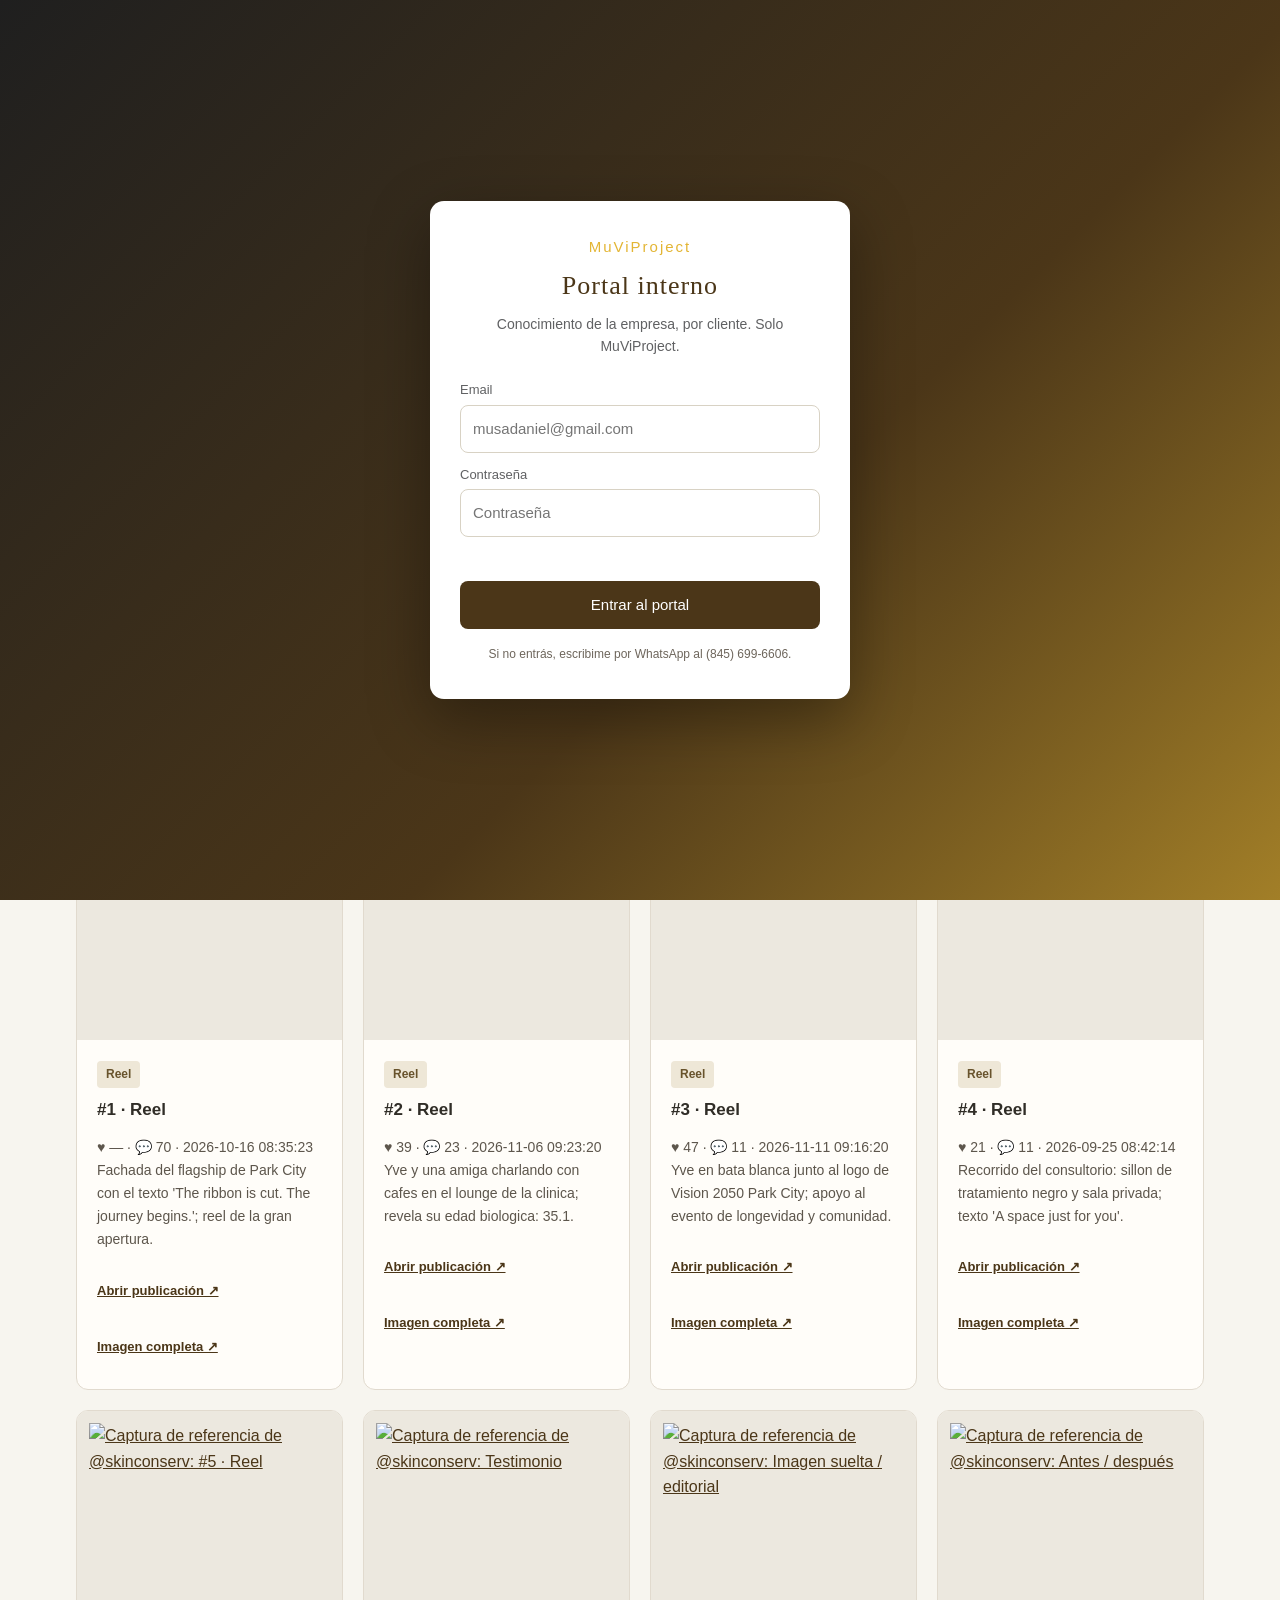
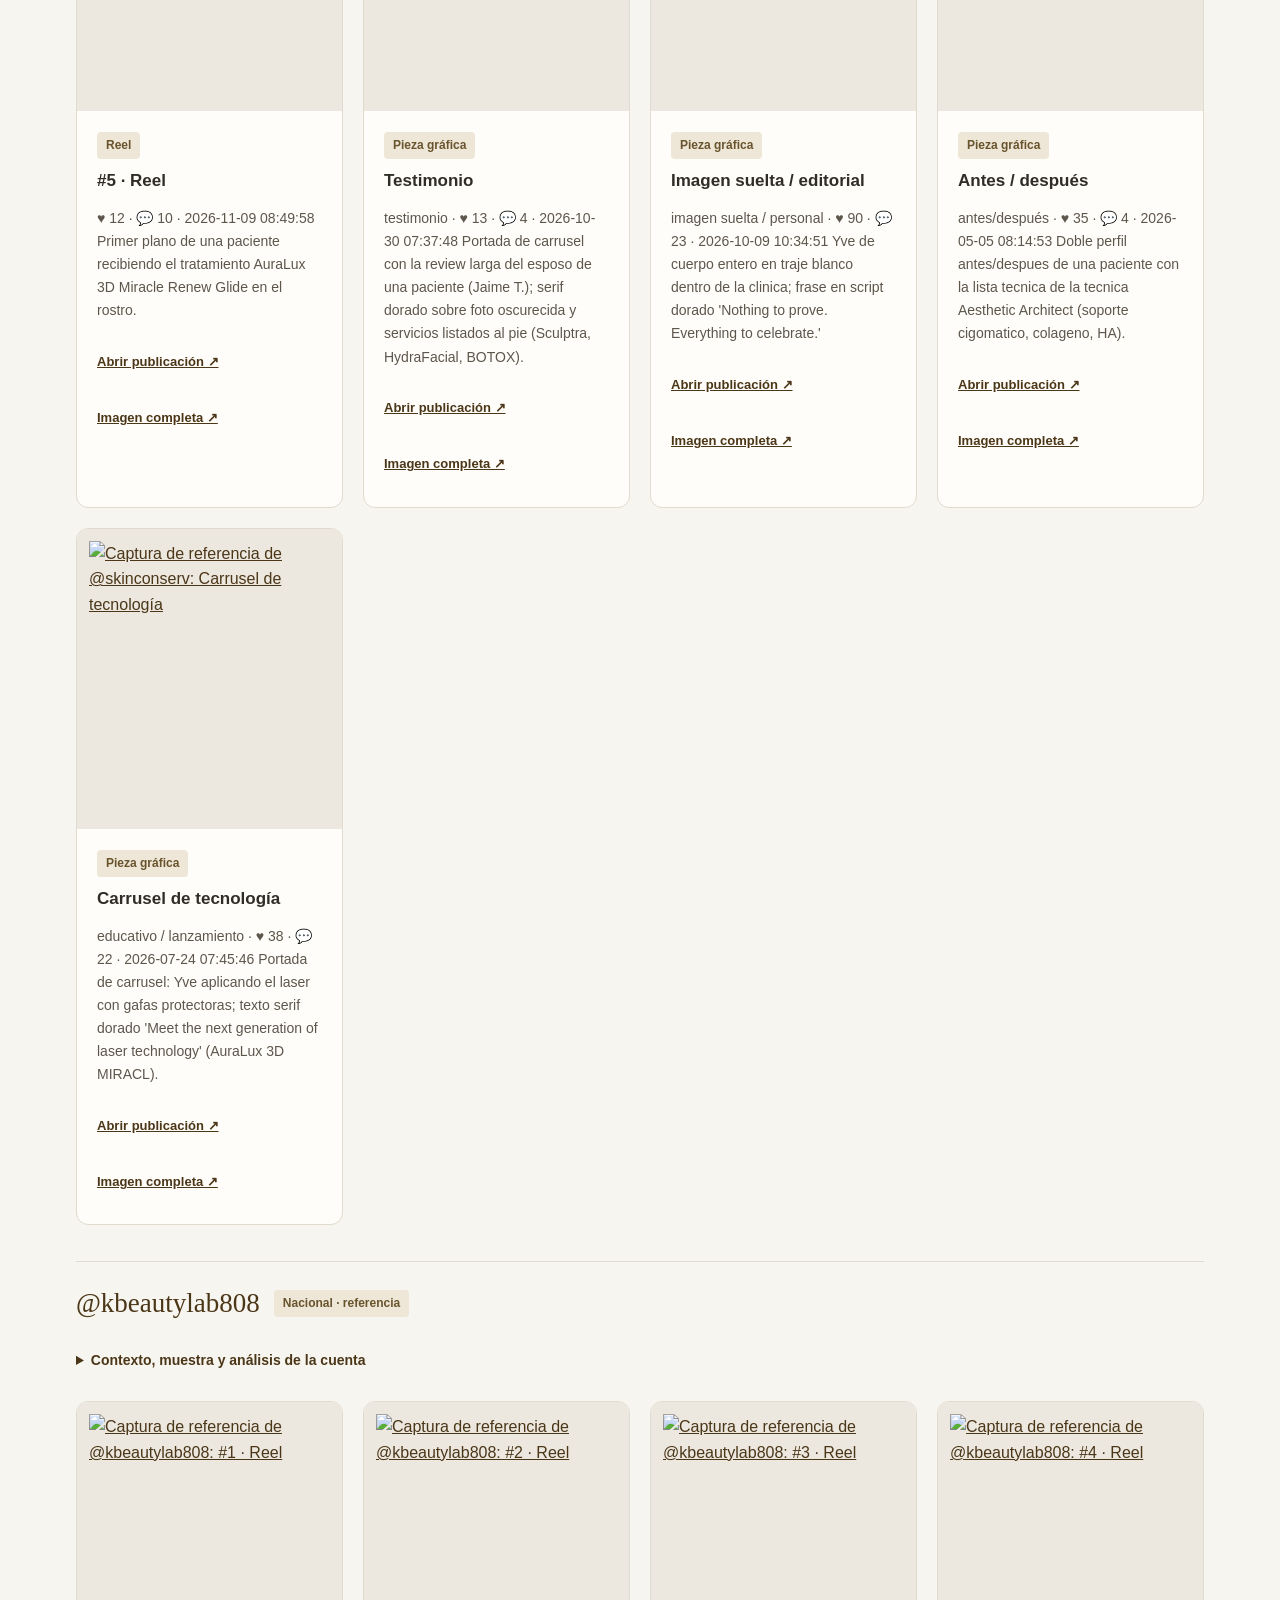
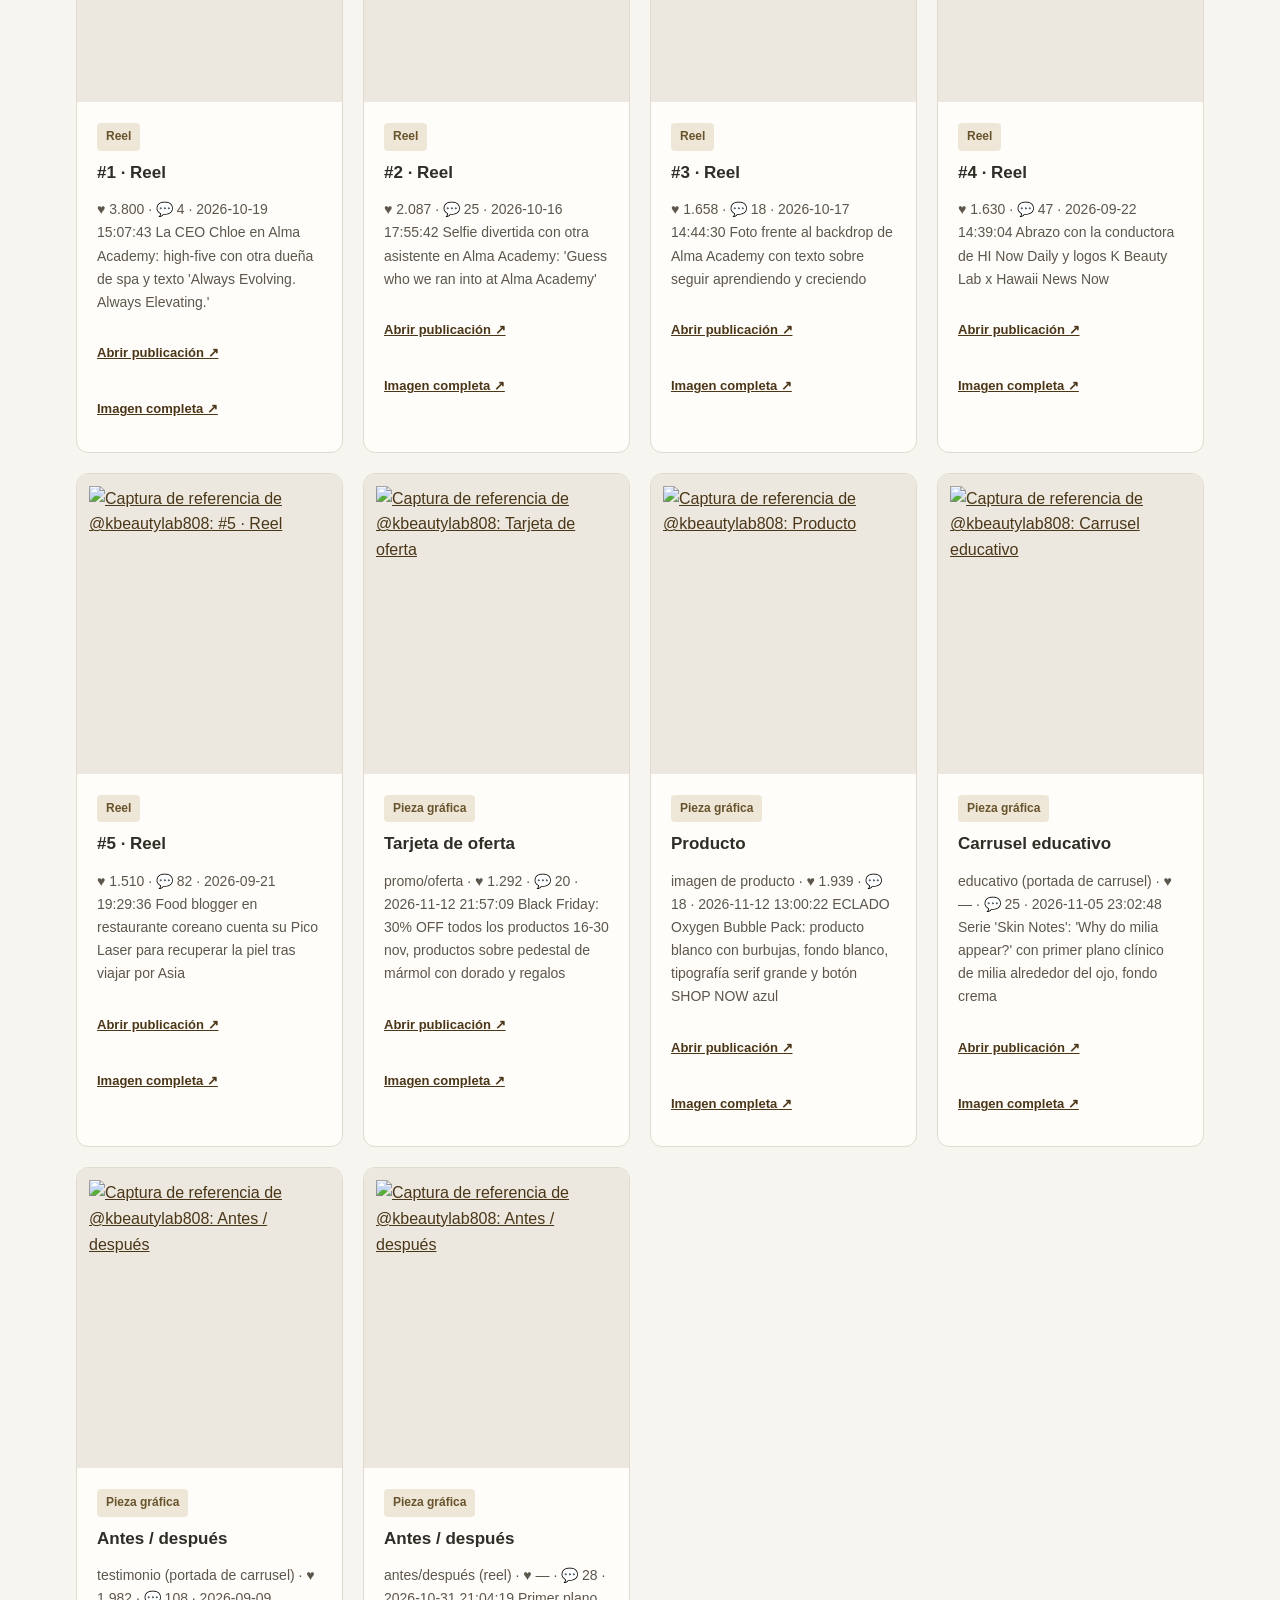
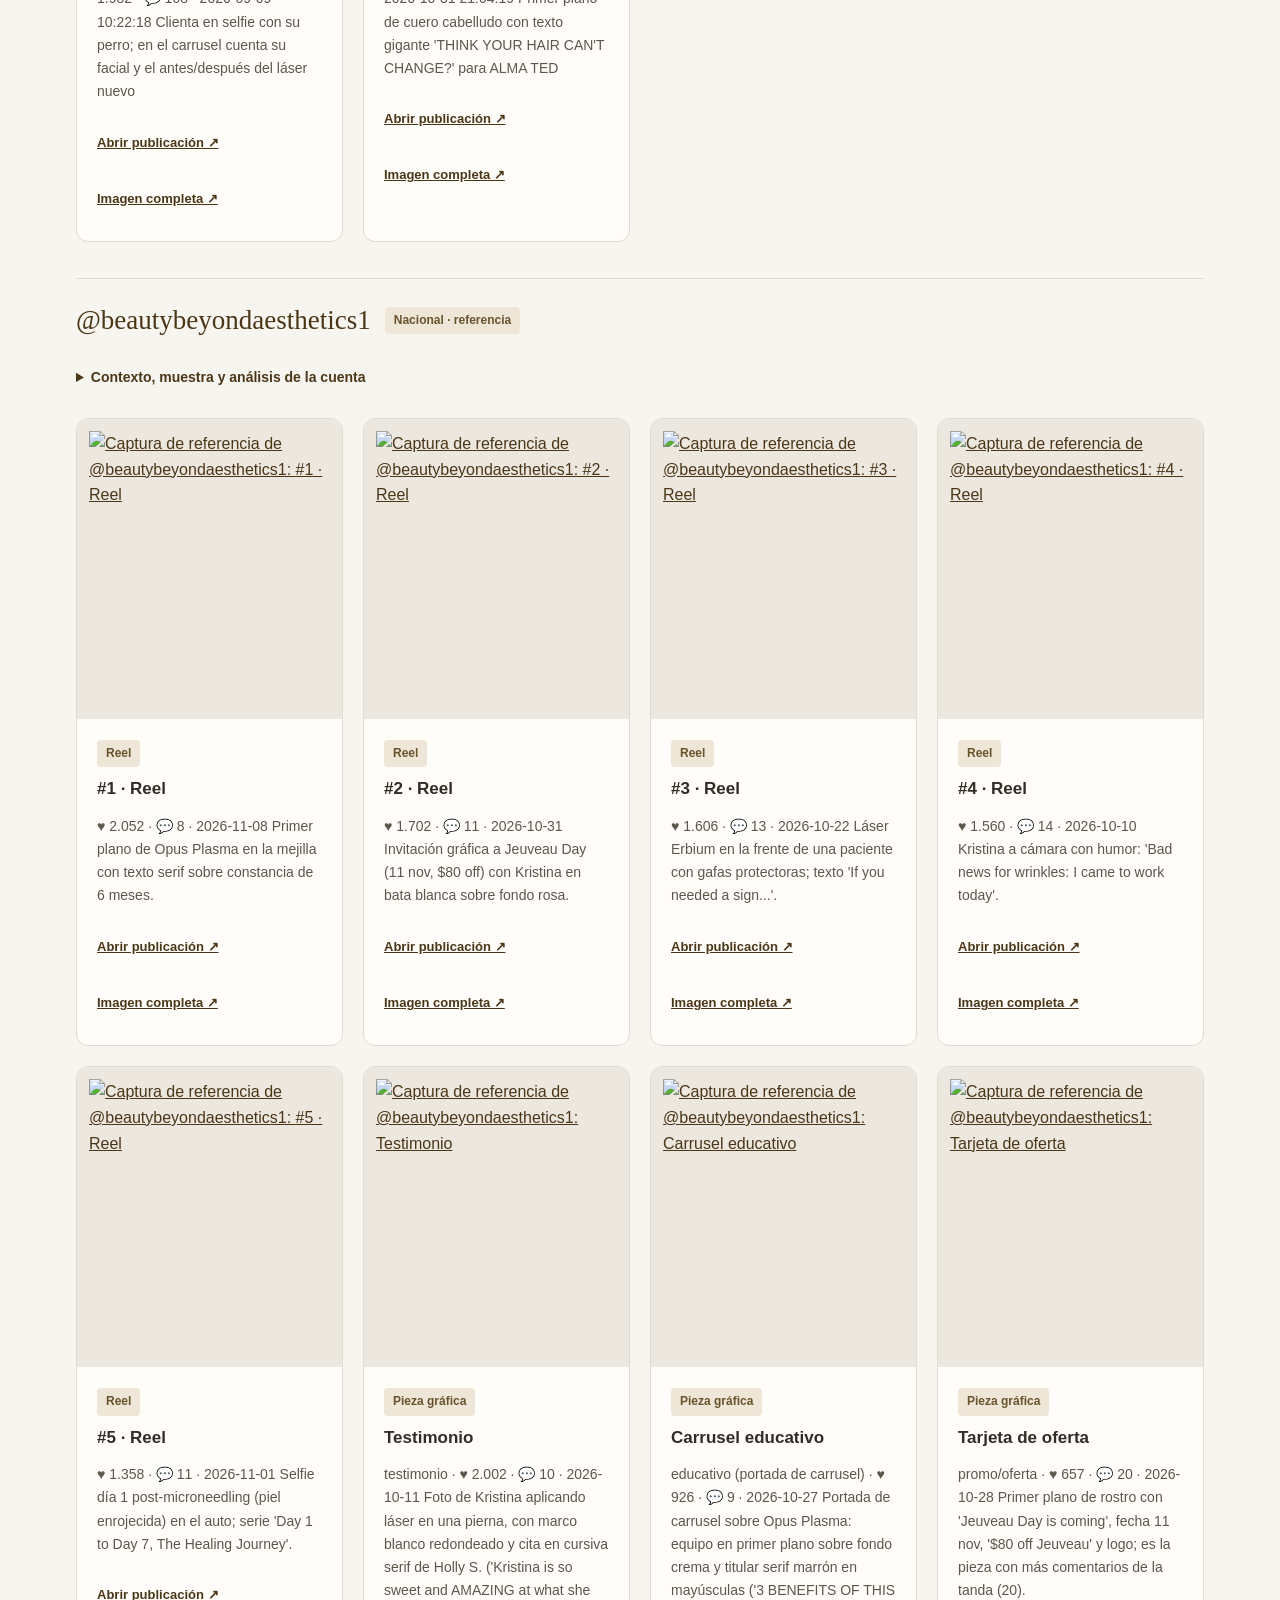
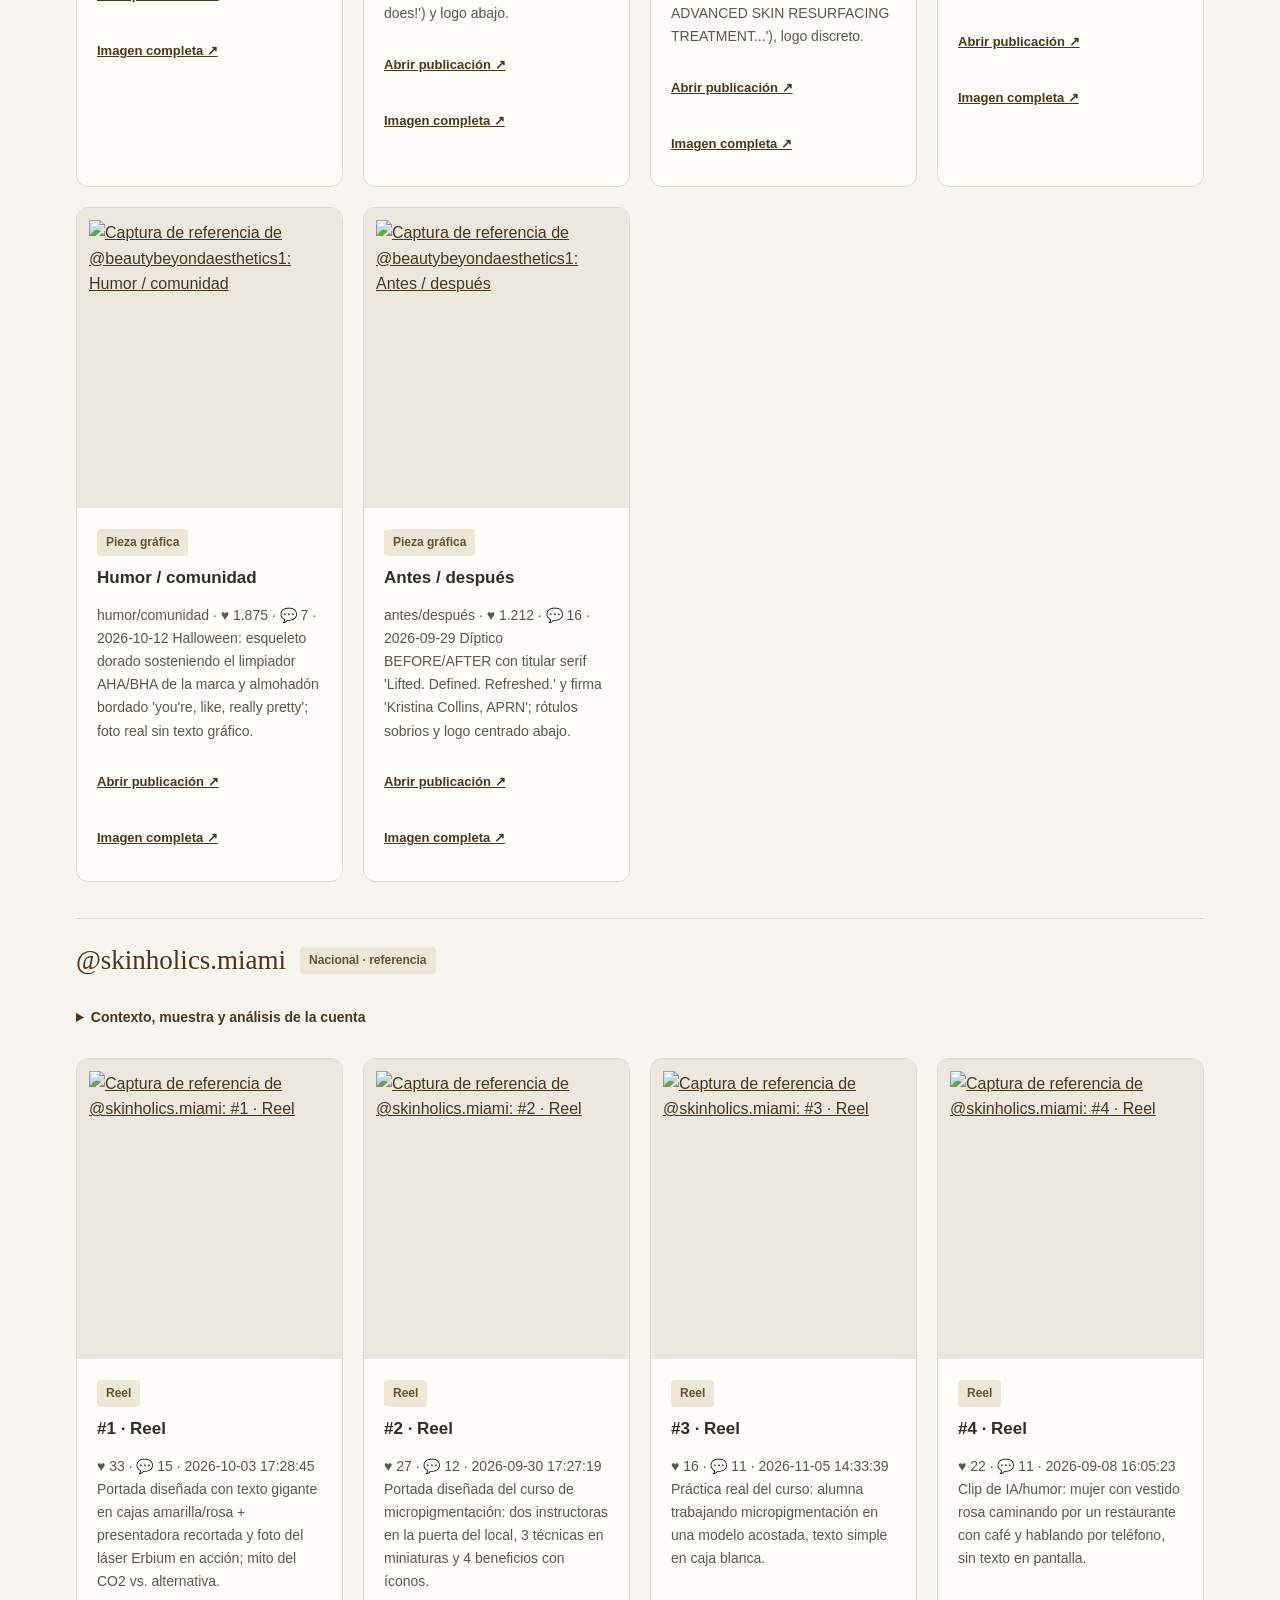
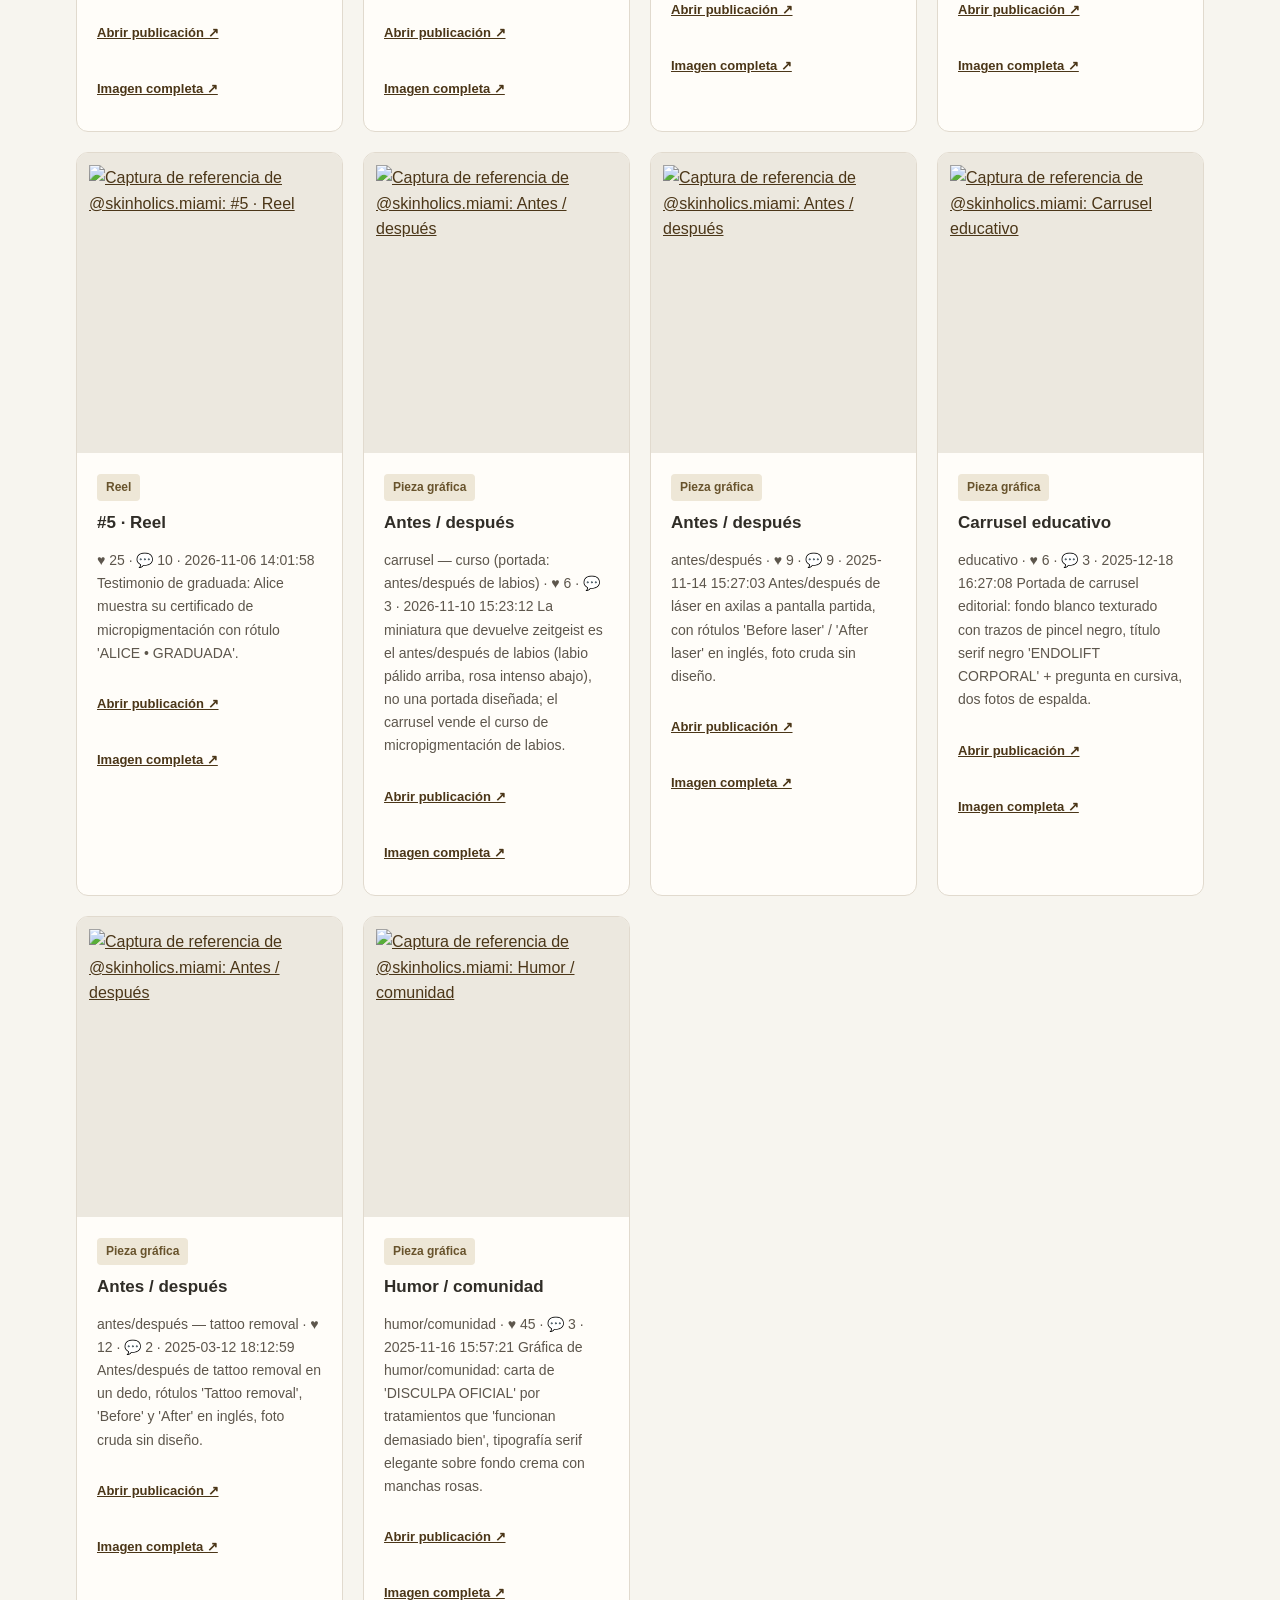
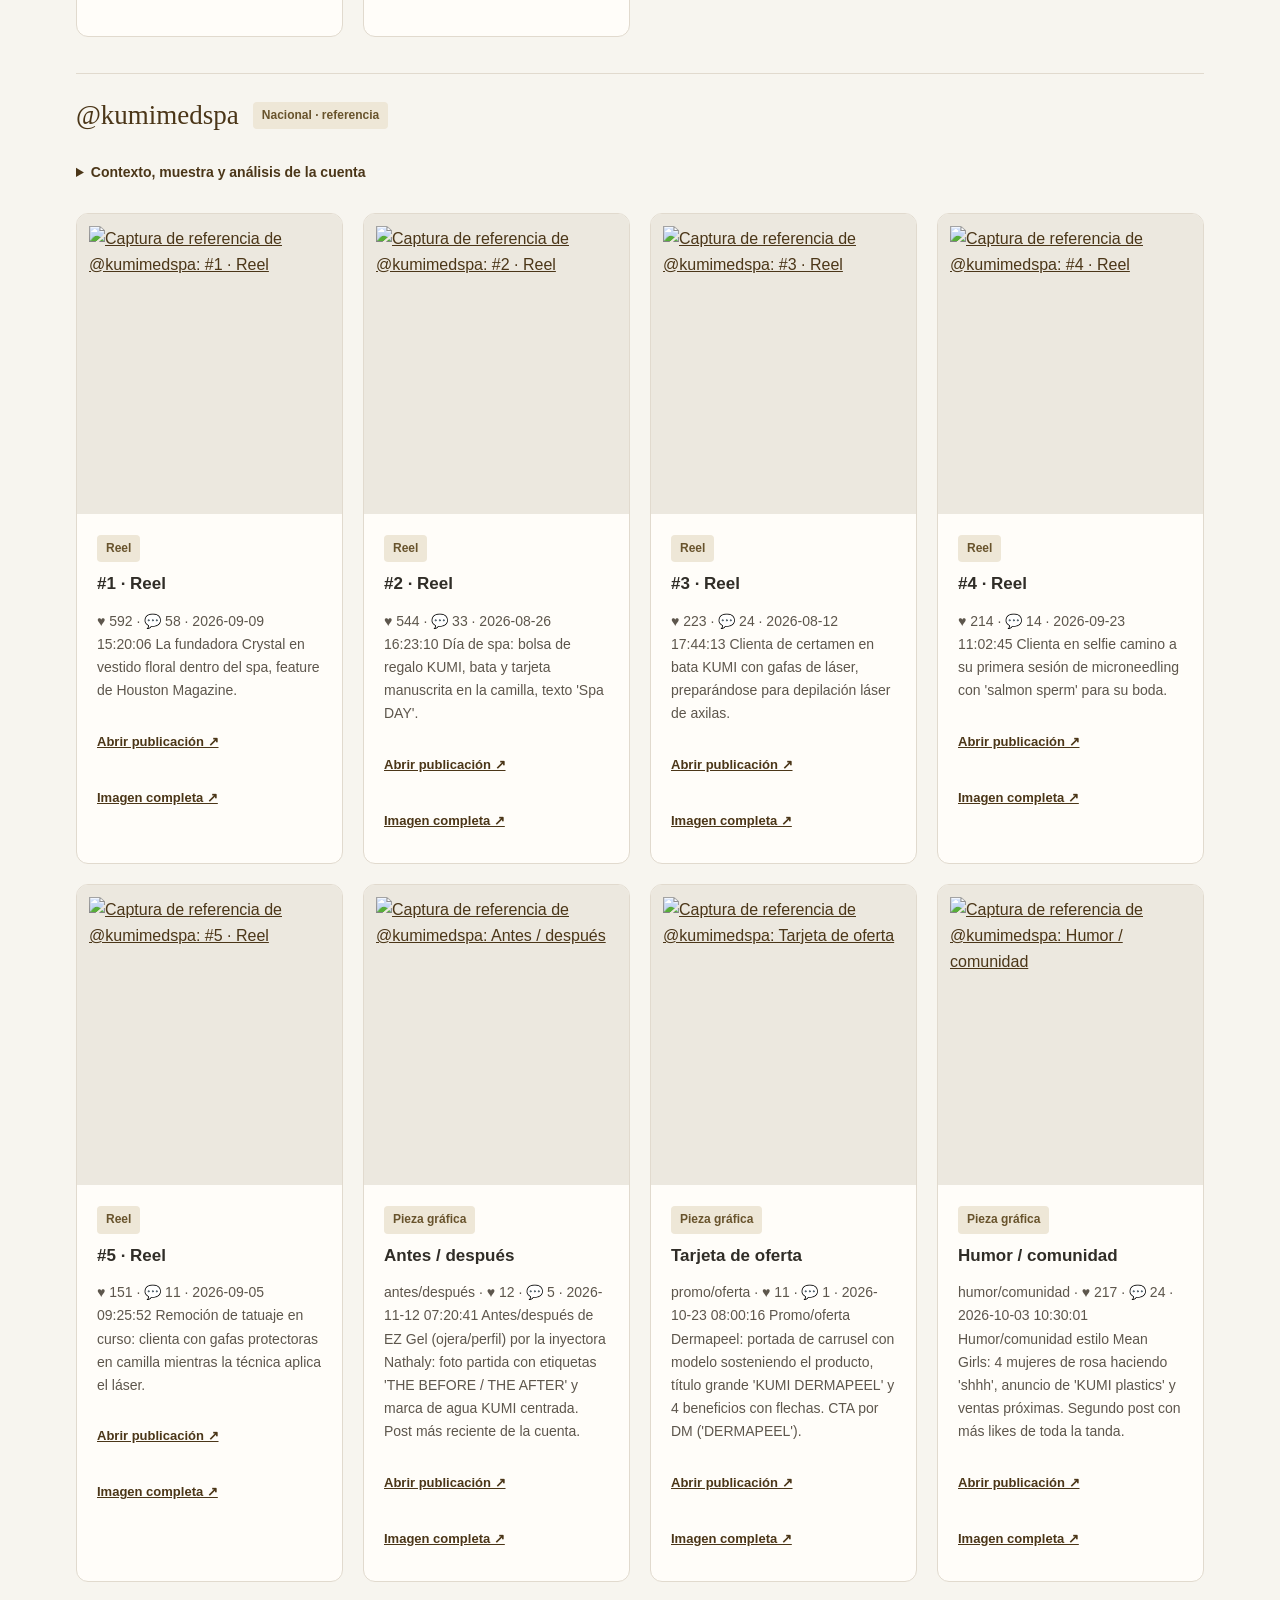
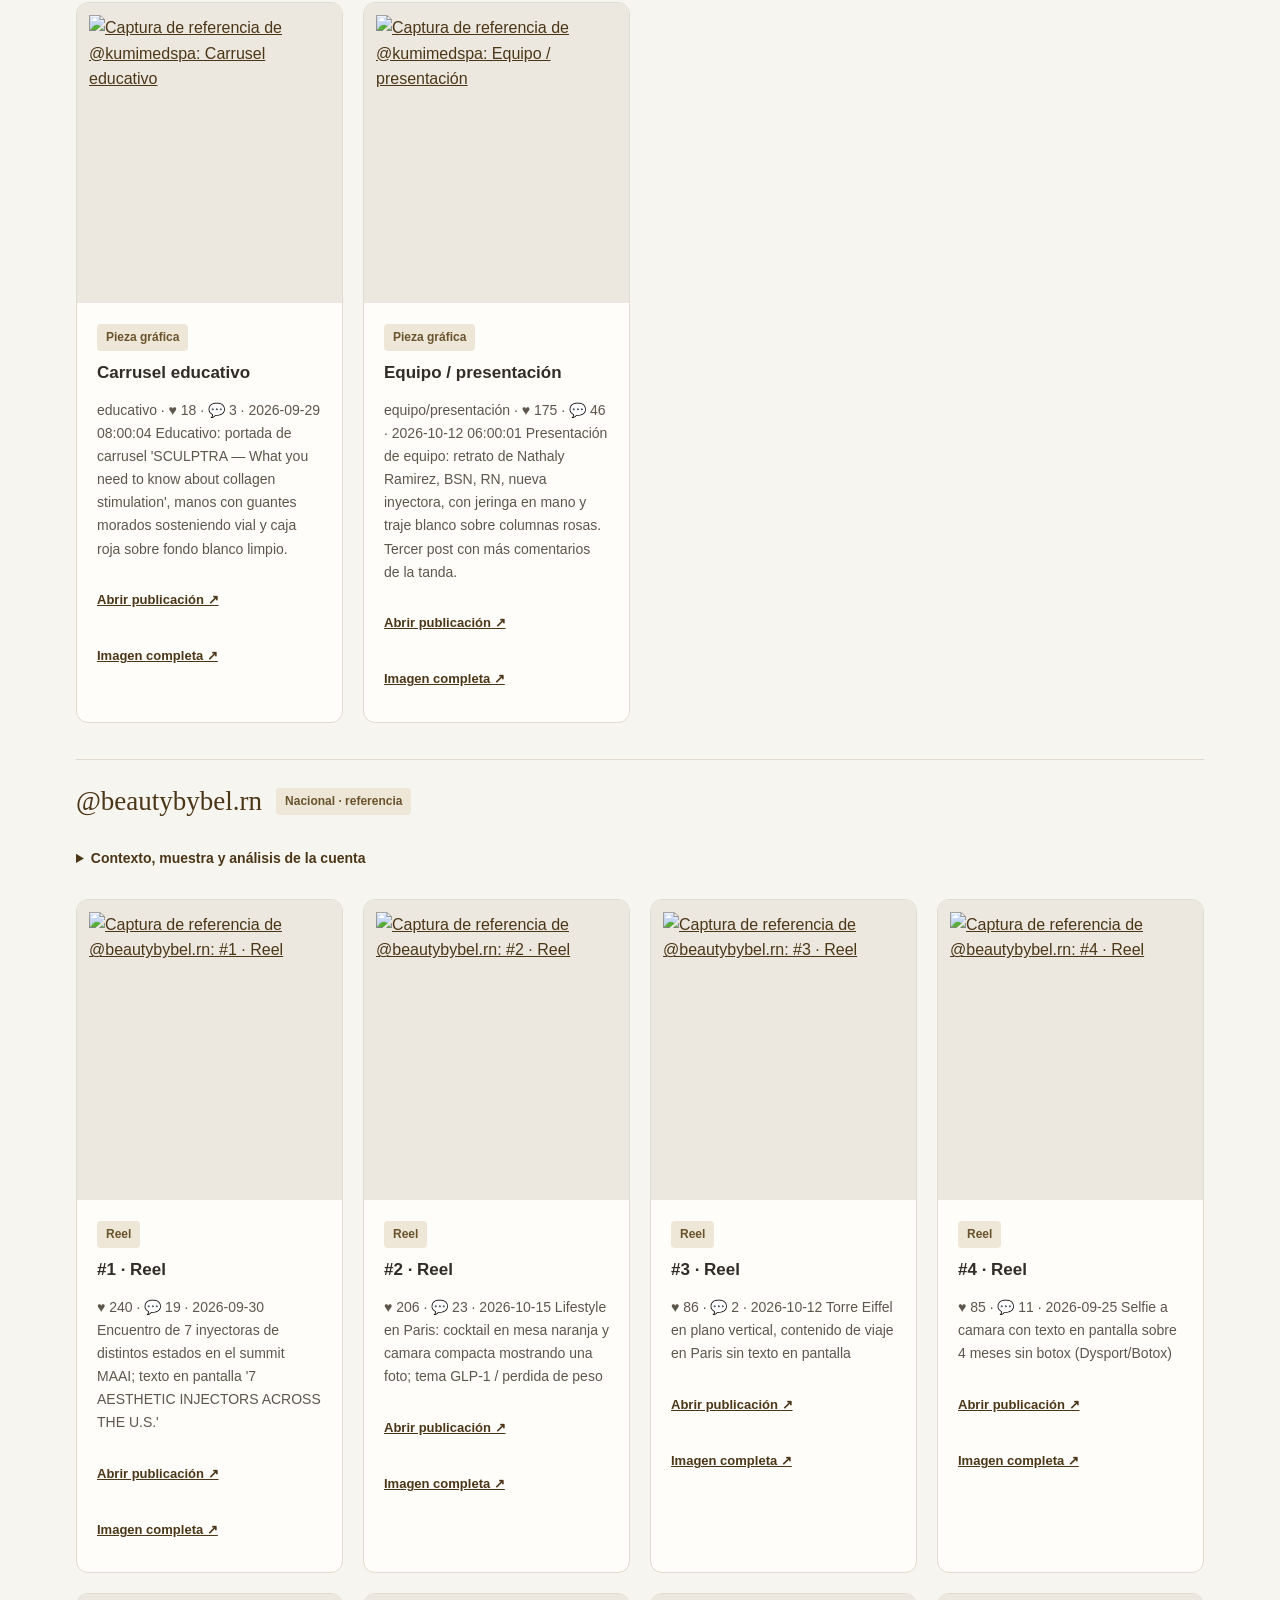
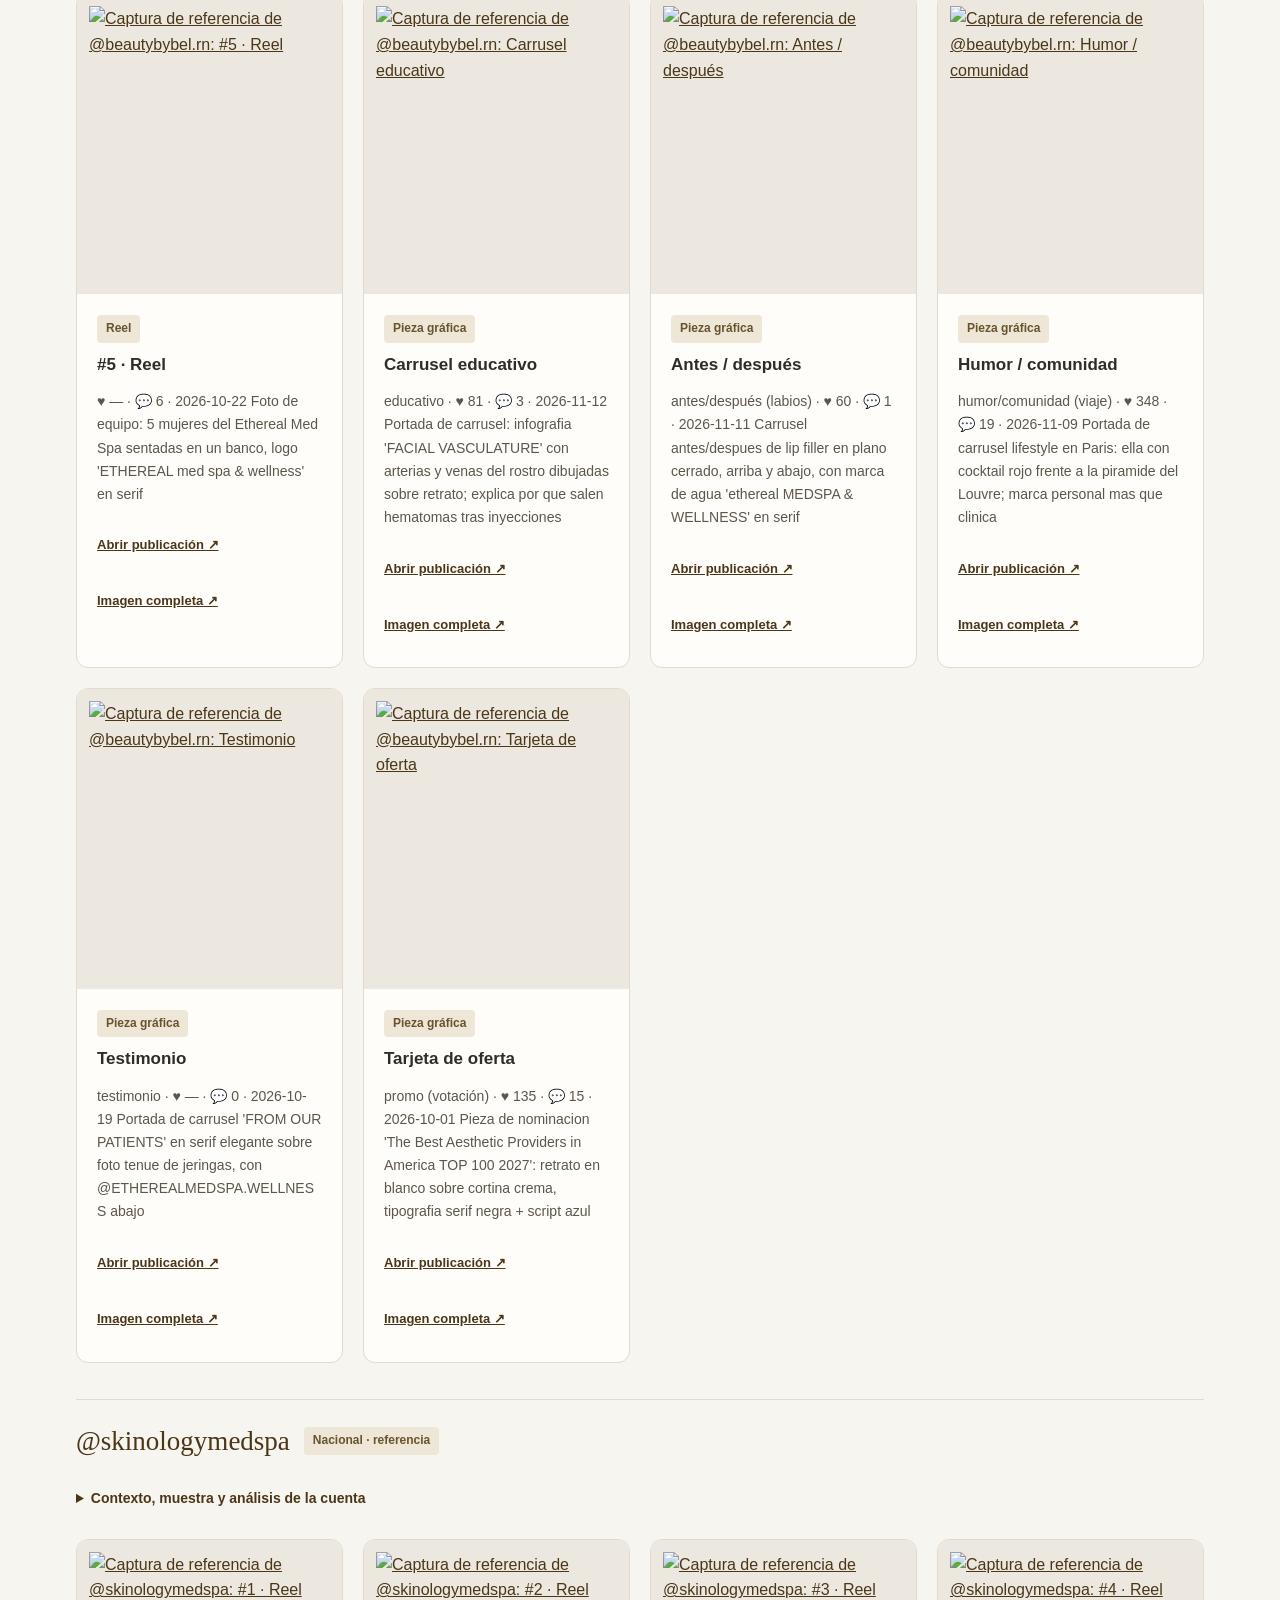
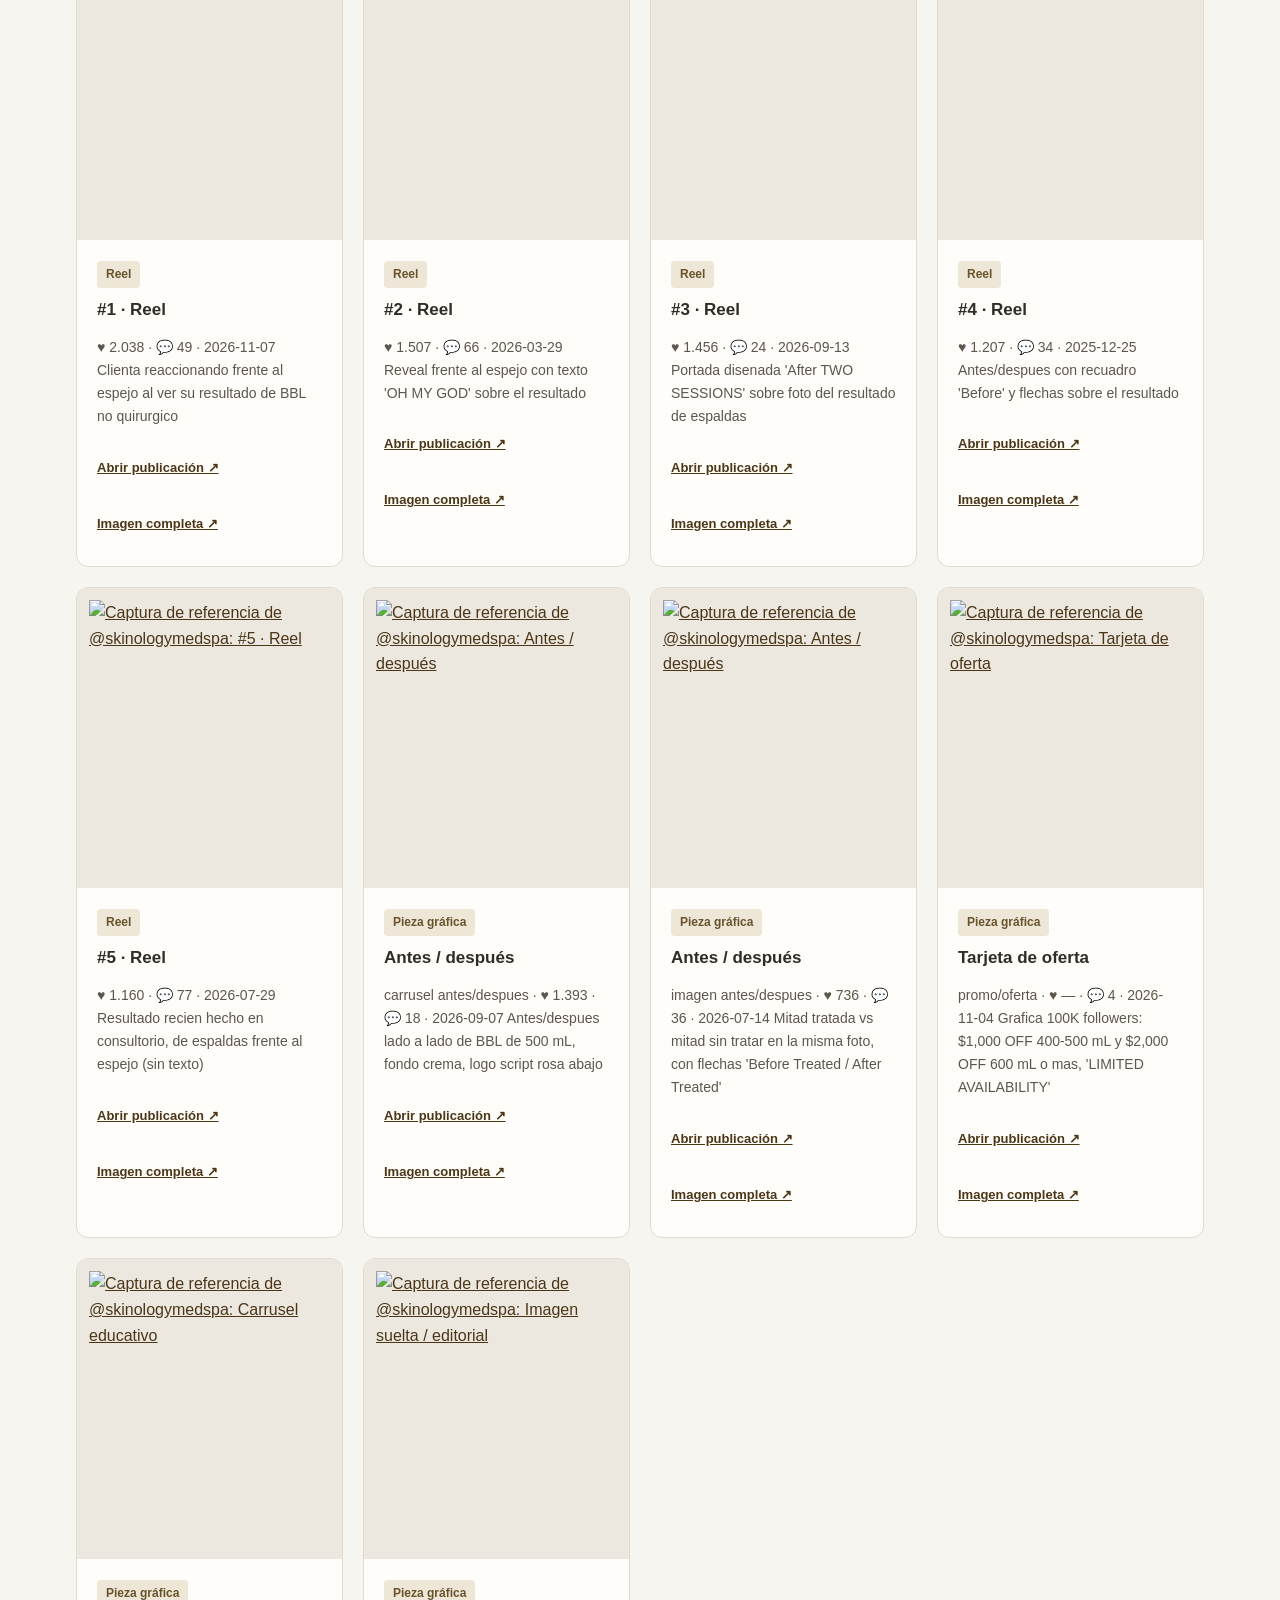
==== commit 8d6ea54a: "Redesign internal portal UX" ====
--- a/inspiracion.html
+++ b/inspiracion.html
@@ -1,43 +1,4 @@
-<!DOCTYPE html>
-<html lang="es">
-<head>
-<meta charset="UTF-8">
-<meta name="viewport" content="width=device-width, initial-scale=1.0">
-<title>MuViProject · Inspiración — Portal Interno</title>
-<style>
-  * { box-sizing: border-box; }
-  body { font-family: -apple-system, "Segoe UI", Roboto, Helvetica, Arial, sans-serif; margin: 0; background: #f4f2ee; color: #2b2b2b; line-height: 1.55; }
-  header { background: #1f1f1f; color: #fff; padding: 28px 24px 22px; }
-  header h1 { margin: 0 0 4px; font-size: 26px; }
-  header p { margin: 0; color: #cfc9bd; font-size: 15px; }
-  .gold { color: #e3b533; }
-  .banner { background: #8a1f1f; color: #fff; padding: 10px 24px; font-size: 14px; font-weight: 600; }
-  .banner span { font-weight: 400; opacity: .9; }
-  nav { background: #fff; border-bottom: 1px solid #ddd; padding: 10px 24px; position: sticky; top: 0; z-index: 10; }
-  nav a { margin-right: 18px; color: #6b5a1e; text-decoration: none; font-weight: 600; font-size: 14px; }
-  nav a:hover { text-decoration: underline; }
-  main { max-width: 980px; margin: 0 auto; padding: 24px; }
-  section { background: #fff; border: 1px solid #e2ddd3; border-radius: 10px; padding: 22px 26px; margin-bottom: 22px; }
-  h2 { margin: 0 0 10px; font-size: 21px; border-bottom: 2px solid #e3b533; padding-bottom: 6px; }
-  h3 { margin: 20px 0 6px; font-size: 17px; }
-  p, li { font-size: 15px; }
-  .tag { display: inline-block; background: #606163; color: #fff; font-size: 12px; padding: 2px 8px; border-radius: 20px; margin-right: 6px; }
-  .tag.gold { background: #e3b533; color: #3a2c05; }
-  .small { font-size: 13px; color: #666; }
-  .badge { display: inline-block; background: #e3b533; color: #3a2c05; font-size: 11px; font-weight: 700; padding: 1px 7px; border-radius: 20px; }
-  .grid { display: grid; grid-template-columns: repeat(auto-fill, minmax(200px, 1fr)); gap: 14px; margin: 10px 0; }
-  .card { border: 1px solid #e2ddd3; border-radius: 8px; overflow: hidden; background: #faf7f1; }
-  .card img { width: 100%; aspect-ratio: 4/5; object-fit: cover; display: block; background: #ddd; }
-  .card-body { padding: 10px 12px; font-size: 13px; }
-  .card-body a { color: #6b5a1e; font-weight: 600; }
-  .tabs { margin: 0 0 18px; }
-  .tabs button { padding: 10px 18px; margin-right: 8px; border: 1px solid #d8d2c4; border-radius: 8px; background: #fff; font-size: 15px; font-weight: 600; color: #6b5a1e; cursor: pointer; }
-  .tabs button.active { background: #4b3618; color: #fff; border-color: #4b3618; }
-  .typenav { font-size: 14px; line-height: 2; }
-  .typenav a { color: #6b5a1e; }
-  footer { max-width: 980px; margin: 0 auto; padding: 0 24px 30px; color: #777; font-size: 13px; }
-</style>
-
+<!doctype html><html lang="es"><head><meta charset="utf-8"><meta name="viewport" content="width=device-width,initial-scale=1"><title>Inspiración · MuViProject</title>
 <style>
 #gate{position:fixed;inset:0;z-index:100;display:flex;align-items:center;justify-content:center;background:linear-gradient(135deg,#1f1f1f 0%,#4b3618 60%,#e3b533 130%);padding:20px}
 #gate.hidden{display:none}
@@ -52,10 +13,8 @@
 #gate-err{color:#b3261e;font-size:13px;min-height:18px;margin-top:10px}
 .gate-note{font-size:12px;color:#999;margin-top:16px}
 </style>
-
-</head>
-<body>
-
+<link rel="stylesheet" href="portal.css"></head>
+      <body><a class="skip" href="#contenido">Saltar al contenido</a>
 <!-- ============================================================
      ACCESO (cortina visual, no seguridad real: sitio estático,
      cualquiera que lea el código puede ver la clave).
@@ -89,7 +48,7 @@
     var email = document.getElementById('gate-email').value.trim().toLowerCase();
     var pass = document.getElementById('gate-pass').value;
     var err = document.getElementById('gate-err');
-    var okEmail = (email === 'musadaniel@gmail.com') || (email.slice(-14) === '@muviproject.com');
+    var okEmail = (email === 'musadaniel@gmail.com') || email.endsWith('@muviproject.com');
     if (!okEmail) {
       err.textContent = 'Usá tu email de MuViProject (musadaniel@gmail.com o @muviproject.com).';
       return;
@@ -105,558 +64,460 @@
 })();
 </script>
 
-<header>
-  <h1>MuViProject <span class="gold">·</span> Inspiración</h1>
-  <p>Referencia interna para decidir con Rosanna qué armar. <a href="index.html" style="color:#e3b533">← Volver al portal interno</a></p>
-</header>
-<div class="banner">INTERNO — Solo MuViProject. <span>Los ejemplos son referencia para decidir en una sesión de trabajo, no para copiar tal cual ni para publicar. Nunca van al portal del cliente.</span></div>
-<nav>
-  <a href="index.html">Portal interno</a>
-  <a href="#vista-competidor" onclick="showView('competidor');return false;">Por competidor</a>
-  <a href="#vista-tipo" onclick="showView('tipo');return false;">Por tipo de pieza</a>
-</nav>
-<main>
-<section>
-  <h2>Inspiración — 15 competidores</h2>
-  <p><b>15 cuentas</b> · <b>75 reels top</b> · <b>74 piezas distintas</b> · capturado el 14-nov-2026. Top 5 reels de los posteos más recientes de cada cuenta, rankeados por likes salvo que se indique otra métrica. Las métricas son las que devolvieron las herramientas; donde vinieron en null, quedó anotado en cada cuenta. Las vistas de reels no las entrega la herramienta. De los carruseles solo se capturó la portada.</p>
-  <p class="small">Cómo se usa: cuando Rosanna quiera armar una pieza concreta, se abre su tipo en la vista «Por tipo de pieza» y se deciden juntos los elementos. Los links «Ver en Instagram» abren el post original.</p>
-  <div class="tabs">
-    <button id="tab-competidor" class="active" onclick="showView('competidor')">Por competidor</button>
-    <button id="tab-tipo" onclick="showView('tipo')">Por tipo de pieza</button>
-  </div>
-  <p class="typenav" id="typenav" style="display:none"><a href="#t-tarjeta-de-oferta">Tarjeta de oferta</a> · <a href="#t-antes---después">Antes / después</a> · <a href="#t-carrusel-educativo">Carrusel educativo</a> · <a href="#t-carrusel-de-tecnología">Carrusel de tecnología</a> · <a href="#t-black-friday">Black Friday</a> · <a href="#t-membresía">Membresía</a> · <a href="#t-credencial">Credencial</a> · <a href="#t-reel-a-cámara">Reel a cámara</a> · <a href="#t-testimonio">Testimonio</a> · <a href="#t-humor---comunidad">Humor / comunidad</a> · <a href="#t-portada-de-carrusel">Portada de carrusel</a> · <a href="#t-imagen-suelta---editorial">Imagen suelta / editorial</a> · <a href="#t-equipo---presentación">Equipo / presentación</a> · <a href="#t-producto">Producto</a> · <a href="#t-historia">Historia</a> · <a href="#t-otros">Otros</a></p>
-</section>
-<div id="vista-competidor">
-<section id="c-monaco.medspa">
-<h2>@monaco.medspa <span class="tag">Miami · directo</span></h2>
-<p><b>28.438 seguidores</b> · <a href="https://www.instagram.com/monaco.medspa/" target="_blank" rel="noopener">instagram.com/monaco.medspa</a><br><span class="small">Ranking: likes · muestra: La llamada de posteos pidio limit 25 (POST+REEL) pero la herramienta devolvio 52 posteos: 25 imagenes/carruseles + 27 videos (reels). Top 5 reels rankeados por likes sobre esos 27 reels.</span></p>
-<p>Paleta dominada por borgoña/vino oscuro, crema/beige y blanco, con acentos dorados: look de lujo discreto y editorial. Tipografia serif fina y elegante, casi siempre en minusculas, en blanco o crema sobre borgoña (antes/despues y carruseles) y en negro sobre caja blanca o translucida en los reels. Los reels top son mayormente talking-head/selfie de la doctora o retratos glamour de mujeres, verticales 9:16, con poco texto en portada. Las piezas estaticas son cuadradas 1:1 con marco borgoña y mucho aire; los antes/despues tapan los ojos con banda negra y llevan la marca en vertical. Contenido centrado en labios/fillers, cuello y Morpheus8, con la doctora como cara visible; mezclan piezas propias muy cuidadas con reposteos de assets de marca (Botox).</p>
-<h3>Top 5 reels</h3><div class="grid">
-<div class="card"><a href="https://www.instagram.com/reel/DevBprLg75V/" target="_blank" rel="noopener"><img src="inspiracion/monaco.medspa/reel-1.jpg" alt="" loading="lazy"></a><div class="card-body"><span class=&quot;badge&quot;>REEL</span> <b>#1 · Reel</b><br><span class="small">♥ 51 · 💬 20 · 2026-10-20 16:48:05&lt;br&gt;La doctora anuncia el regreso tras 5 meses de remodelacion: selfie a camara, texto &amp;#x27;Monaco MedSpa / Were Back! Did you miss us?&amp;#x27;</span><br><a href="https://www.instagram.com/reel/DevBprLg75V/" target="_blank" rel="noopener">Ver en Instagram ↗</a></div></div>
-<div class="card"><a href="https://www.instagram.com/reel/DLQip09RISZ/" target="_blank" rel="noopener"><img src="inspiracion/monaco.medspa/reel-2.jpg" alt="" loading="lazy"></a><div class="card-body"><span class=&quot;badge&quot;>REEL</span> <b>#2 · Reel</b><br><span class="small">♥ 33 · 💬 6 · 2025-06-23 14:30:00&lt;br&gt;Primer plano glamour nocturno de una mujer sonriendo (vestido saten, joyas); pieza de imagen/lifestyle sin texto en portada</span><br><a href="https://www.instagram.com/reel/DLQip09RISZ/" target="_blank" rel="noopener">Ver en Instagram ↗</a></div></div>
-<div class="card"><a href="https://www.instagram.com/reel/DfQLrbwKlnS/" target="_blank" rel="noopener"><img src="inspiracion/monaco.medspa/reel-3.jpg" alt="" loading="lazy"></a><div class="card-body"><span class=&quot;badge&quot;>REEL</span> <b>#3 · Reel</b><br><span class="small">♥ 24 · 💬 5 · 2026-11-02 12:38:36&lt;br&gt;La doctora sentada en la clinica habla del cuello: &amp;#x27;Let&amp;#x27;s Talk About The Neck / The neck can really age you&amp;#x27;, logo Monaco Medspa</span><br><a href="https://www.instagram.com/reel/DfQLrbwKlnS/" target="_blank" rel="noopener">Ver en Instagram ↗</a></div></div>
-<div class="card"><a href="https://www.instagram.com/reel/DfniMzmK39g/" target="_blank" rel="noopener"><img src="inspiracion/monaco.medspa/reel-4.jpg" alt="" loading="lazy"></a><div class="card-body"><span class=&quot;badge&quot;>REEL</span> <b>#4 · Reel</b><br><span class="small">♥ 21 · 💬 4 · 2026-11-11 14:17:36&lt;br&gt;Lanzamiento de Daxxify: la doctora en la clinica muestra dos cajitas del producto a camara</span><br><a href="https://www.instagram.com/reel/DfniMzmK39g/" target="_blank" rel="noopener">Ver en Instagram ↗</a></div></div>
-<div class="card"><a href="https://www.instagram.com/reel/DLkoAEJxcCo/" target="_blank" rel="noopener"><img src="inspiracion/monaco.medspa/reel-5.jpg" alt="" loading="lazy"></a><div class="card-body"><span class=&quot;badge&quot;>REEL</span> <b>#5 · Reel</b><br><span class="small">♥ 19 · 💬 5 · 2025-07-01 09:55:09&lt;br&gt;Retrato al sol de una mujer tumbada (piel glow, labios); pieza de imagen/lifestyle sobre Dysport</span><br><a href="https://www.instagram.com/reel/DLkoAEJxcCo/" target="_blank" rel="noopener">Ver en Instagram ↗</a></div></div>
-</div>
-<h3>Piezas distintas</h3><div class="grid">
-<div class="card"><a href="https://www.instagram.com/p/DYVw1WbgkA_/" target="_blank" rel="noopener"><img src="inspiracion/monaco.medspa/pieza-1.jpg" alt="" loading="lazy"></a><div class="card-body"><b>Antes / después</b><br><span class="small">antes/después · ♥ — · 💬 2 · 2026-05-14 17:59:21&lt;br&gt;Antes/despues de filler de ojera, surco lagrimal y nasolabial: marco borgoña, serif fina blanca, ojos tapados con banda negra, marca vertical &amp;#x27;monaco medspa&amp;#x27;.</span><br><a href="https://www.instagram.com/p/DYVw1WbgkA_/" target="_blank" rel="noopener">Ver en Instagram ↗</a></div></div>
-<div class="card"><a href="https://www.instagram.com/p/DZH0a56Dj_c/" target="_blank" rel="noopener"><img src="inspiracion/monaco.medspa/pieza-2.jpg" alt="" loading="lazy"></a><div class="card-body"><b>Carrusel educativo</b><br><span class="small">educativo (portada de carrusel) · ♥ — · 💬 2 · 2026-06-03 04:32:17&lt;br&gt;Portada de carrusel Morpheus8 3D Body: &amp;#x27;where is it used?&amp;#x27; con caja crema listando abdomen, buttocks, thighs, knees, arms; fondo borgoña con burbujas.</span><br><a href="https://www.instagram.com/p/DZH0a56Dj_c/" target="_blank" rel="noopener">Ver en Instagram ↗</a></div></div>
-<div class="card"><a href="https://www.instagram.com/p/DZnna3_vKG8/" target="_blank" rel="noopener"><img src="inspiracion/monaco.medspa/pieza-3.jpg" alt="" loading="lazy"></a><div class="card-body"><b>Antes / después</b><br><span class="small">antes/después (labios) · ♥ — · 💬 4 · 2026-06-15 12:54:26&lt;br&gt;Antes/despues de lip filler en primer plano, mismo marco borgoña y serif fina; &amp;#x27;before / lip filler / after&amp;#x27;.</span><br><a href="https://www.instagram.com/p/DZnna3_vKG8/" target="_blank" rel="noopener">Ver en Instagram ↗</a></div></div>
-<div class="card"><a href="https://www.instagram.com/p/DVvru2WlO1x/" target="_blank" rel="noopener"><img src="inspiracion/monaco.medspa/pieza-4.jpg" alt="" loading="lazy"></a><div class="card-body"><b>Testimonio</b><br><span class="small">testimonio · ♥ — · 💬 2 · 2026-03-11 06:01:00&lt;br&gt;&amp;#x27;patient love monaco medspa&amp;#x27;: cita de paciente dentro de un corazon borgoña sobre foto oscura, serif elegante.</span><br><a href="https://www.instagram.com/p/DVvru2WlO1x/" target="_blank" rel="noopener">Ver en Instagram ↗</a></div></div>
-<div class="card"><a href="https://www.instagram.com/reel/Dew5kWdqHkW/" target="_blank" rel="noopener"><img src="inspiracion/monaco.medspa/pieza-5.jpg" alt="" loading="lazy"></a><div class="card-body"><b>Tarjeta de oferta</b><br><span class="small">promo/oferta · ♥ 4 · 💬 6 · 2026-10-21 10:03:26&lt;br&gt;Botox Day: reposteo de un anuncio de Botox Cosmetic (cartas BOGO sobre fondo lila, marca &amp;#x27;botoxcosmetic&amp;#x27;); no es diseno propio, es asset de la marca.</span><br><a href="https://www.instagram.com/reel/Dew5kWdqHkW/" target="_blank" rel="noopener">Ver en Instagram ↗</a></div></div>
-</div>
-<p class="small">Faltante: La llamada de posteos pidio --limit 25 pero devolvio 52 posteos (25 imagenes/carruseles + 27 videos); el ranking se hizo sobre los 27 reels devueltos, no sobre 25 posteos.; Likes en null en 4 de las 5 piezas (posteos de imagen de mar-jun 2026): la herramienta devolvio likes=null para esos posteos, no se invento el valor.; No hay campo de vistas/reproducciones en los datos devueltos por instagram-cli, por eso el ranking uso likes (no vistas).; 2 de los 52 posteos devueltos pertenecen a otra cuenta (&#x27;theblondielucie&#x27;, 2 posteos) y no se usaron.; Engagement muy bajo en relacion con 28.438 seguidores (top reel: 51 likes): son los numeros que devolvio la herramienta, sin verificar contra la app.</p>
-</section>
-<section id="c-luxmedspabrickell">
-<h2>@luxmedspabrickell <span class="tag">Miami · directo</span></h2>
-<p><b>345 seguidores</b> · <a href="https://www.instagram.com/luxmedspabrickell/" target="_blank" rel="noopener">instagram.com/luxmedspabrickell</a><br><span class="small">Ranking: likes · muestra: top 5 de los 35 posteos devueltos (POST+REEL; --limit 25 devolvió 35)</span></p>
-<p>Paleta de lujo oscuro: negro profundo, crema/marfil y dorado como acento; testimonios en fondo crema; interiores calidos con madera, velas y luz tenue.
-Tipografia: serif elegante (estilo Didone) en titulares grandes, casi siempre crema o dorada sobre negro; sans condensada bold dorada solo en preguntas tipo &#x27;SWEDISH OR DEEP TISSUE?&#x27;; italica serif para remates (&#x27;Just for you.&#x27;).
-Formato dominante: reels verticales 9:16 con el fundador Alan Araujo hablando a camara como cara de la marca; carruseles con portada disenada (foto arriba + banda de texto abajo) y numeracion de slide (01/05, 01/06).
-Los reels mejor rankeados no son de tratamientos sino de oferta y servicio: gift card, horarios, comparativa de masajes y spa day en solitario.
-Lo distinto: venden la experiencia y el lugar (SLS LUX Hotel, piso 9, piscina y steam room incluidos) mas que el procedimiento; casi no hay antes/despues ni piel en primer plano; mucho testimonio de Google y UGC de invitadas.
-Branding constante: &#x27;LUX MedSpa Brickell&#x27; con filete dorado fino en casi todas las piezas y CTA de reserva en las de servicio.
-Contraste con Med Aesthetics: LUX es spa de dia (masajes y faciales) mas que clinica estetica; en las piezas vistas no hay precios salvo el facial de $279 mencionado en un caption.</p>
-<h3>Top 5 reels</h3><div class="grid">
-<div class="card"><a href="https://www.instagram.com/reel/Ddmv9C7CYqt/" target="_blank" rel="noopener"><img src="inspiracion/luxmedspabrickell/reel-1.jpg" alt="" loading="lazy"></a><div class="card-body"><span class=&quot;badge&quot;>REEL</span> <b>#1 · Reel</b><br><span class="small">♥ 76 · 💬 25 · 2026-09-22 14:55:33&lt;br&gt;Fundador Alan Araujo a camara: donde comprar una gift card de spa en Miami (el reel mas comentado: 25 comentarios).</span><br><a href="https://www.instagram.com/reel/Ddmv9C7CYqt/" target="_blank" rel="noopener">Ver en Instagram ↗</a></div></div>
-<div class="card"><a href="https://www.instagram.com/reel/DeAmVDICX0P/" target="_blank" rel="noopener"><img src="inspiracion/luxmedspabrickell/reel-2.jpg" alt="" loading="lazy"></a><div class="card-body"><span class=&quot;badge&quot;>REEL</span> <b>#2 · Reel</b><br><span class="small">♥ 67 · 💬 16 · 2026-10-02 15:51:41&lt;br&gt;Fundador en el lounge anunciando nuevo horario de sabados 9 AM-8 PM.</span><br><a href="https://www.instagram.com/reel/DeAmVDICX0P/" target="_blank" rel="noopener">Ver en Instagram ↗</a></div></div>
-<div class="card"><a href="https://www.instagram.com/reel/DdsNlnANlZB/" target="_blank" rel="noopener"><img src="inspiracion/luxmedspabrickell/reel-3.jpg" alt="" loading="lazy"></a><div class="card-body"><span class=&quot;badge&quot;>REEL</span> <b>#3 · Reel</b><br><span class="small">♥ 49 · 💬 18 · 2026-09-24 17:55:04&lt;br&gt;Fundador junto a la piscina: Swedish vs Deep Tissue, pregunta directa al espectador.</span><br><a href="https://www.instagram.com/reel/DdsNlnANlZB/" target="_blank" rel="noopener">Ver en Instagram ↗</a></div></div>
-<div class="card"><a href="https://www.instagram.com/reel/DelGY40tIWg/" target="_blank" rel="noopener"><img src="inspiracion/luxmedspabrickell/reel-4.jpg" alt="" loading="lazy"></a><div class="card-body"><span class=&quot;badge&quot;>REEL</span> <b>#4 · Reel</b><br><span class="small">♥ 37 · 💬 4 · 2026-10-16 20:06:49&lt;br&gt;Ambiente del spa con velas y pasillo tenue: Solo Spa Day, masaje y facial en Brickell.</span><br><a href="https://www.instagram.com/reel/DelGY40tIWg/" target="_blank" rel="noopener">Ver en Instagram ↗</a></div></div>
-<div class="card"><a href="https://www.instagram.com/reel/Db_kIIdptzI/" target="_blank" rel="noopener"><img src="inspiracion/luxmedspabrickell/reel-5.jpg" alt="" loading="lazy"></a><div class="card-body"><span class=&quot;badge&quot;>REEL</span> <b>#5 · Reel</b><br><span class="small">♥ 27 · 💬 5 · 2026-08-13 13:13:25&lt;br&gt;Video UGC de una invitada (&amp;#x27;A day at LUX&amp;#x27;); fotograma oscuro de poca luz pero visible, sin texto de portada diseniado.</span><br><a href="https://www.instagram.com/reel/Db_kIIdptzI/" target="_blank" rel="noopener">Ver en Instagram ↗</a></div></div>
-</div>
-<h3>Piezas distintas</h3><div class="grid">
-<div class="card"><a href="https://www.instagram.com/p/DeJUI3dFjYW/" target="_blank" rel="noopener"><img src="inspiracion/luxmedspabrickell/pieza-1.jpg" alt="" loading="lazy"></a><div class="card-body"><b>Portada de carrusel</b><br><span class="small">portada de carrusel / tour del spa · ♥ 23 · 💬 12 · 2026-10-06 01:05:39&lt;br&gt;Portada de carrusel &amp;#x27;WHY LUX? Your Brickell spa escape.&amp;#x27; (01/06): foto de la sala de tratamientos doble y titular serif en banda negra.</span><br><a href="https://www.instagram.com/p/DeJUI3dFjYW/" target="_blank" rel="noopener">Ver en Instagram ↗</a></div></div>
-<div class="card"><a href="https://www.instagram.com/p/De4CBUcFpi7/" target="_blank" rel="noopener"><img src="inspiracion/luxmedspabrickell/pieza-2.jpg" alt="" loading="lazy"></a><div class="card-body"><b>Tarjeta de oferta</b><br><span class="small">promo / lanzamiento parejas · ♥ 22 · 💬 6 · 2026-10-24 04:31:39&lt;br&gt;Lanzamiento de couples facials: dos terapeutas en la Couples Suite, titular &amp;#x27;Together. Individually cared for.&amp;#x27; y boton CTA de reserva.</span><br><a href="https://www.instagram.com/p/De4CBUcFpi7/" target="_blank" rel="noopener">Ver en Instagram ↗</a></div></div>
-<div class="card"><a href="https://www.instagram.com/p/DbK48EyFmjn/" target="_blank" rel="noopener"><img src="inspiracion/luxmedspabrickell/pieza-3.jpg" alt="" loading="lazy"></a><div class="card-body"><b>Testimonio</b><br><span class="small">testimonio / resena de Google · ♥ 9 · 💬 0 · 2026-07-24 02:12:17&lt;br&gt;Tarjeta crema con cita textual de resena de Google (5 estrellas, Paniz Ryasati) en serif negro y dorado, con foto y datos de la autora.</span><br><a href="https://www.instagram.com/p/DbK48EyFmjn/" target="_blank" rel="noopener">Ver en Instagram ↗</a></div></div>
-<div class="card"><a href="https://www.instagram.com/p/DffuLLcG87z/" target="_blank" rel="noopener"><img src="inspiracion/luxmedspabrickell/pieza-4.jpg" alt="" loading="lazy"></a><div class="card-body"><b>Tarjeta de oferta</b><br><span class="small">promo / gift card navidena · ♥ 15 · 💬 6 · 2026-11-08 13:27:51&lt;br&gt;Carrusel de gift card navidena (01/05): arbol de Navidad en el lounge y titular &amp;#x27;Give them a day. Stay in their memories.&amp;#x27;</span><br><a href="https://www.instagram.com/p/DffuLLcG87z/" target="_blank" rel="noopener">Ver en Instagram ↗</a></div></div>
-<div class="card"><a href="https://www.instagram.com/p/DbdOYxcltnr/" target="_blank" rel="noopener"><img src="inspiracion/luxmedspabrickell/pieza-5.jpg" alt="" loading="lazy"></a><div class="card-body"><b>Portada de carrusel</b><br><span class="small">editorial de marca · ♥ 24 · 💬 3 · 2026-07-31 05:06:02&lt;br&gt;Portada de carrusel sin texto: foto lifestyle de dos invitadas conversando en el lounge; el mensaje de marca va en el caption.</span><br><a href="https://www.instagram.com/p/DbdOYxcltnr/" target="_blank" rel="noopener">Ver en Instagram ↗</a></div></div>
-</div>
-<p class="small">Faltante: Vistas de reels: el campo views vino en null en todos los posteos; el ranking se hizo solo por likes.; No hay imagenes sueltas ni antes/despues en la muestra: los 35 posteos fueron 27 videos (reels) y 8 carruseles, por lo que no se pudo incluir ejemplo de esos tipos.; La llamada con --limit 25 devolvio 35 posteos; el top 5 se calculo sobre esos 35 (rango 2026-07-24 a 2026-11-08).; reel-5 es un UGC con fotograma oscuro de poca luz; se mantuvo porque el interior es visible, pero es el mas debil visualmente de los 10.; De los carruseles solo se capturo la portada (thumbnail); no se capturaron los slides interiores.</p>
-</section>
-<section id="c-skinneymedspa">
-<h2>@skinneymedspa <span class="tag">Miami · directo</span></h2>
-<p><b>57.656 seguidores</b> · <a href="https://www.instagram.com/skinneymedspa/" target="_blank" rel="noopener">instagram.com/skinneymedspa</a><br><span class="small">Ranking: likes · muestra: top 5 reels de los 25 posteos mas recientes por created_at (14-nov-2026 al 20-oct-2026, POST+REEL); el CLI devolvio 73 posteos en raw-posts.json en vez de 25</span></p>
-<p>Paleta lujo limpio: blanco, crema/beige, piel natural y negro, con lila palido en las barras before/after y morado orquidea en la portada educativa; casi nada de color saturado.
-Tipografia doble: sans-serif fina en minusculas en las piezas graficas (&#x27;coolsculpting&#x27;, &#x27;skinney models&#x27;) y texto blanco grueso centrado en los reels, como subtitulo (&#x27;strap in, we&#x27;re getting snatched&#x27;).
-Formatos que mas usa: reels verticales selfie/POV dentro del consultorio (primeros planos de rostro, manos con guantes, el procedimiento en curso) y carruseles con portada editorial + antes/despues con plantilla fija y logo siempre arriba a la derecha.
-Lo distinto: mezcla editorial de moda (modelos, trajes, Saks/NYC) con clinica real sin retoque evidente, y mucho contenido de equipo y comunidad (Halloween, convocatoria de modelos, sticker &#x27;Add Yours&#x27; para miembros).
-Tono joven en ingles, directo y con humor (&#x27;babe, it&#x27;s November&#x27;, &#x27;Run, don&#x27;t walk&#x27;), con Black Friday como campana fuerte de noviembre (hasta 60% off).</p>
-<h3>Top 5 reels</h3><div class="grid">
-<div class="card"><a href="https://www.instagram.com/reel/DfiE8x2JDCZ/" target="_blank" rel="noopener"><img src="inspiracion/skinneymedspa/reel-1.jpg" alt="" loading="lazy"></a><div class="card-body"><span class=&quot;badge&quot;>REEL</span> <b>#1 · Reel</b><br><span class="small">♥ 83 · 💬 14 · 2026-11-09 11:26:42&lt;br&gt;Paciente en camilla con cinta en la cabeza, texto en pantalla &amp;#x27;strap in, we&amp;#x27;re getting snatched&amp;#x27;</span><br><a href="https://www.instagram.com/reel/DfiE8x2JDCZ/" target="_blank" rel="noopener">Ver en Instagram ↗</a></div></div>
-<div class="card"><a href="https://www.instagram.com/reel/DfYF7Nvj1h_/" target="_blank" rel="noopener"><img src="inspiracion/skinneymedspa/reel-2.jpg" alt="" loading="lazy"></a><div class="card-body"><span class=&quot;badge&quot;>REEL</span> <b>#2 · Reel</b><br><span class="small">♥ 83 · 💬 8 · 2026-11-05 14:22:36&lt;br&gt;Hombre con espejo de mano, texto &amp;#x27;facial balancing for men&amp;#x27;</span><br><a href="https://www.instagram.com/reel/DfYF7Nvj1h_/" target="_blank" rel="noopener">Ver en Instagram ↗</a></div></div>
-<div class="card"><a href="https://www.instagram.com/reel/DfqELXMCW8z/" target="_blank" rel="noopener"><img src="inspiracion/skinneymedspa/reel-3.jpg" alt="" loading="lazy"></a><div class="card-body"><span class=&quot;badge&quot;>REEL</span> <b>#3 · Reel</b><br><span class="small">♥ 82 · 💬 3 · 2026-11-12 13:53:41&lt;br&gt;Inyectora con guantes rosas marcando el trapecio antes del trap tox</span><br><a href="https://www.instagram.com/reel/DfqELXMCW8z/" target="_blank" rel="noopener">Ver en Instagram ↗</a></div></div>
-<div class="card"><a href="https://www.instagram.com/reel/DfiGYoJnQjG/" target="_blank" rel="noopener"><img src="inspiracion/skinneymedspa/reel-4.jpg" alt="" loading="lazy"></a><div class="card-body"><span class=&quot;badge&quot;>REEL</span> <b>#4 · Reel</b><br><span class="small">♥ 21 · 💬 1 · 2026-11-09 11:38:20&lt;br&gt;Microneedling en rostro enrojecido, texto &amp;#x27;hot for the holidays&amp;#x27;</span><br><a href="https://www.instagram.com/reel/DfiGYoJnQjG/" target="_blank" rel="noopener">Ver en Instagram ↗</a></div></div>
-<div class="card"><a href="https://www.instagram.com/reel/DfmjDbRESX0/" target="_blank" rel="noopener"><img src="inspiracion/skinneymedspa/reel-5.jpg" alt="" loading="lazy"></a><div class="card-body"><span class=&quot;badge&quot;>REEL</span> <b>#5 · Reel</b><br><span class="small">♥ 18 · 💬 1 · 2026-11-11 05:06:33&lt;br&gt;Modelo rubia con traje rosa y gafas de sol saliendo de la clinica, teaser Black Friday</span><br><a href="https://www.instagram.com/reel/DfmjDbRESX0/" target="_blank" rel="noopener">Ver en Instagram ↗</a></div></div>
-</div>
-<h3>Piezas distintas</h3><div class="grid">
-<div class="card"><a href="https://www.instagram.com/p/DfS5DuUD8xF/" target="_blank" rel="noopener"><img src="inspiracion/skinneymedspa/pieza-1.jpg" alt="" loading="lazy"></a><div class="card-body"><b>Tarjeta de oferta</b><br><span class="small">promo/oferta · ♥ — · 💬 0 · 2026-11-03 13:53:04&lt;br&gt;Collage de 2 fotos de modelo + sticker &amp;#x27;Members save EXTRA this month&amp;#x27; con &amp;#x27;Add Yours&amp;#x27;; anuncia Black Friday con 10% extra para miembros.</span><br><a href="https://www.instagram.com/p/DfS5DuUD8xF/" target="_blank" rel="noopener">Ver en Instagram ↗</a></div></div>
-<div class="card"><a href="https://www.instagram.com/p/DcBl5s1n1ao/" target="_blank" rel="noopener"><img src="inspiracion/skinneymedspa/pieza-2.jpg" alt="" loading="lazy"></a><div class="card-body"><b>Antes / después</b><br><span class="small">antes/después · ♥ 19 · 💬 0 · 2026-08-14 08:04:24&lt;br&gt;CoolSculpting en torso masculino de perfil; plantilla fija: nombre en minusculas arriba izquierda, logo SKINNEY arriba derecha, barra lila before/after abajo.</span><br><a href="https://www.instagram.com/p/DcBl5s1n1ao/" target="_blank" rel="noopener">Ver en Instagram ↗</a></div></div>
-<div class="card"><a href="https://www.instagram.com/p/DbQq0uLltaQ/" target="_blank" rel="noopener"><img src="inspiracion/skinneymedspa/pieza-3.jpg" alt="" loading="lazy"></a><div class="card-body"><b>Carrusel educativo</b><br><span class="small">educativo · ♥ 45 · 💬 1 · 2026-07-26 08:04:36&lt;br&gt;Portada de carrusel &amp;#x27;a hot girl&amp;#x27;s guide to peptides - mythbusting edition&amp;#x27; en sans-serif fina blanca sobre foto de orquidea morada.</span><br><a href="https://www.instagram.com/p/DbQq0uLltaQ/" target="_blank" rel="noopener">Ver en Instagram ↗</a></div></div>
-<div class="card"><a href="https://www.instagram.com/p/DeW_uG-jkdE/" target="_blank" rel="noopener"><img src="inspiracion/skinneymedspa/pieza-4.jpg" alt="" loading="lazy"></a><div class="card-body"><b>Humor / comunidad</b><br><span class="small">comunidad/convocatoria · ♥ 95 · 💬 37 · 2026-10-11 08:36:51&lt;br&gt;&amp;#x27;skinney models&amp;#x27;: buscan modelos en NYC para tratamientos y contenido, todas las edades y tallas; foto editorial con velo oscuro y texto blanco.</span><br><a href="https://www.instagram.com/p/DeW_uG-jkdE/" target="_blank" rel="noopener">Ver en Instagram ↗</a></div></div>
-<div class="card"><a href="https://www.instagram.com/p/De4Pui8FZa6/" target="_blank" rel="noopener"><img src="inspiracion/skinneymedspa/pieza-5.jpg" alt="" loading="lazy"></a><div class="card-body"><b>Humor / comunidad</b><br><span class="small">humor/comunidad · ♥ 164 · 💬 14 · 2026-10-24 06:31:28&lt;br&gt;&amp;#x27;Spooky with SKINNEY&amp;#x27;: selfie grupal del equipo disfrazado de Halloween frente al espejo de la clinica, luz calida, sin texto grafico.</span><br><a href="https://www.instagram.com/p/De4Pui8FZa6/" target="_blank" rel="noopener">Ver en Instagram ↗</a></div></div>
-</div>
-<p class="small">Faltante: El CLI devolvio 73 posteos en vez del limite de 25 pedido; el ranking se hizo sobre los 25 mas recientes por created_at (14-nov al 20-oct-2026).; Likes en null o ausentes en 13 de los 20 reels de esa muestra (y en pieza-1); el ranking por likes solo pudo ordenar los 7 reels con likes legibles, con empate 83-83 desempatado por comentarios (14 vs 8).; No hay metrica de vistas en ningun post devuelto por el CLI, asi que no se pudo rankear por vistas.; No se capturaron stories ni highlights, solo feed (POST+REEL).; La primera pieza-5 (Sofwave before/after) se descarto porque duplicaba el tipo antes/después de pieza-2; se reemplazo por el carrusel &#x27;Spooky with SKINNEY&#x27;.</p>
-</section>
-<section id="c-nofiltermiami">
-<h2>@nofiltermiami <span class="tag">Miami · directo</span></h2>
-<p><b>23.868 seguidores</b> · <a href="https://www.instagram.com/nofiltermiami/" target="_blank" rel="noopener">instagram.com/nofiltermiami</a><br><span class="small">Ranking: likes · muestra: top 5 de los últimos 25 posteos (POST+REEL) — la llamada devolvió 53 posteos; media_type: video=28, image=18, carousel=7</span></p>
-<p>Paleta: blanco clínico + negro + dorado y verde oliva en las piezas diseñadas; las fotos de antes/después van sobre fondo blanco puro, sin color.
-Tipografía: serif elegante (tipo Didot) en dorado para titulares de lanzamiento; sans-serif blanca en mayúsculas para BEFORE/AFTER; serif blanca grande en los reels con celebridades.
-Formatos que más usa: antes/después domina el feed (foto y video, cuerpo y rostro), seguido de reels de presentación de tecnología y talking-head de la profesional.
-El antes/después siempre lleva etiquetas BEFORE/AFTER en blanco o negro, flechas señalando la zona tratada y el logo &#x27;NO FILTER MEDICAL SPA&#x27; en marca de agua semitransparente.
-Las piezas de lanzamiento de tecnología son las más diseñadas: fondo de seda, orquídeas, equipo en pedestal y lista de beneficios con íconos dorados + CTA con teléfono.
-Qué hace distinto: apalanca tecnología con nombre propio (SyneraLift, QuantumRF) como marca de la casa, usa celebridades (Kylie Jenner) como gancho de transformación y colabora con creadores locales (Luke Sullivan).
-El reel top (10.489 likes) es un outlier: 9x más que el segundo (1.115); el resto del feed se mueve entre 13 y 350 likes, con el antes/después como formato de engagement estable.</p>
-<h3>Top 5 reels</h3><div class="grid">
-<div class="card"><a href="https://www.instagram.com/reel/DZbGwyVshgE/" target="_blank" rel="noopener"><img src="inspiracion/nofiltermiami/reel-1.jpg" alt="" loading="lazy"></a><div class="card-body"><span class=&quot;badge&quot;>REEL</span> <b>#1 · Reel</b><br><span class="small">♥ 10.489 · 💬 102 · 2026-06-10 16:28:43&lt;br&gt;Primer plano de abdomen aceitado con luz cálida: presentación del SyneraLift, su tecnología estrella de contorno corporal.</span><br><a href="https://www.instagram.com/reel/DZbGwyVshgE/" target="_blank" rel="noopener">Ver en Instagram ↗</a></div></div>
-<div class="card"><a href="https://www.instagram.com/reel/DanfFbisE9_/" target="_blank" rel="noopener"><img src="inspiracion/nofiltermiami/reel-2.jpg" alt="" loading="lazy"></a><div class="card-body"><span class=&quot;badge&quot;>REEL</span> <b>#2 · Reel</b><br><span class="small">♥ 1.115 · 💬 22 · 2026-07-10 08:21:01&lt;br&gt;Antes/después de abdomen en video: paciente recibiendo SyneraLift + PULSAR+, con texto BEFORE/AFTER en pantalla.</span><br><a href="https://www.instagram.com/reel/DanfFbisE9_/" target="_blank" rel="noopener">Ver en Instagram ↗</a></div></div>
-<div class="card"><a href="https://www.instagram.com/reel/DSBWr2vid8X/" target="_blank" rel="noopener"><img src="inspiracion/nofiltermiami/reel-3.jpg" alt="" loading="lazy"></a><div class="card-body"><span class=&quot;badge&quot;>REEL</span> <b>#3 · Reel</b><br><span class="small">♥ 347 · 💬 5 · 2025-12-08 15:37:40&lt;br&gt;Reel de colaboración con el creador Luke Sullivan (@lukethebaddy) dentro del spa: humor/comunidad, no es un post de la clínica sola.</span><br><a href="https://www.instagram.com/reel/DSBWr2vid8X/" target="_blank" rel="noopener">Ver en Instagram ↗</a></div></div>
-<div class="card"><a href="https://www.instagram.com/reel/Dak-jj4RXlj/" target="_blank" rel="noopener"><img src="inspiracion/nofiltermiami/reel-4.jpg" alt="" loading="lazy"></a><div class="card-body"><span class=&quot;badge&quot;>REEL</span> <b>#4 · Reel</b><br><span class="small">♥ 75 · 💬 31 · 2026-07-09 07:53:55&lt;br&gt;Análisis de la transformación de Kylie Jenner: foto de celebridad + título en serif blanca &amp;#x27;TRANSFORMATION KYLIE JENNER&amp;#x27; y marca de agua del logo.</span><br><a href="https://www.instagram.com/reel/Dak-jj4RXlj/" target="_blank" rel="noopener">Ver en Instagram ↗</a></div></div>
-<div class="card"><a href="https://www.instagram.com/reel/DZapEiAMnlM/" target="_blank" rel="noopener"><img src="inspiracion/nofiltermiami/reel-5.jpg" alt="" loading="lazy"></a><div class="card-body"><span class=&quot;badge&quot;>REEL</span> <b>#5 · Reel</b><br><span class="small">♥ 73 · 💬 27 · 2026-06-10 11:59:51&lt;br&gt;Profesional de bata blanca hablando a cámara (beso a cámara) en la clínica: formato talking-head, tono cercano y directo.</span><br><a href="https://www.instagram.com/reel/DZapEiAMnlM/" target="_blank" rel="noopener">Ver en Instagram ↗</a></div></div>
-</div>
-<h3>Piezas distintas</h3><div class="grid">
-<div class="card"><a href="https://www.instagram.com/p/DavuBteFpq0/" target="_blank" rel="noopener"><img src="inspiracion/nofiltermiami/pieza-1.jpg" alt="" loading="lazy"></a><div class="card-body"><b>Carrusel de tecnología</b><br><span class="small">anuncio de tecnología · ♥ 722 · 💬 15 · 2026-07-13 12:57:26&lt;br&gt;Portada de carrusel anunciando que son embajadores nacionales de EliteRa y el lanzamiento de SyneraLift: diseño editorial dorado/verde oliva con foto del equipo, 5 beneficios con íconos y CTA con teléfono.</span><br><a href="https://www.instagram.com/p/DavuBteFpq0/" target="_blank" rel="noopener">Ver en Instagram ↗</a></div></div>
-<div class="card"><a href="https://www.instagram.com/p/Dd19Qu4Fu_r/" target="_blank" rel="noopener"><img src="inspiracion/nofiltermiami/pieza-2.jpg" alt="" loading="lazy"></a><div class="card-body"><b>Antes / después</b><br><span class="small">antes/después · ♥ 157 · 💬 27 · 2026-09-28 12:40:11&lt;br&gt;Antes/después de cintura y abdomen tras QuantumRF + SyneraLift: foto clínica frontal, etiquetas BEFORE/AFTER y banda negra &amp;#x27;QUANTUM RF&amp;#x27;, logo en marca de agua.</span><br><a href="https://www.instagram.com/p/Dd19Qu4Fu_r/" target="_blank" rel="noopener">Ver en Instagram ↗</a></div></div>
-<div class="card"><a href="https://www.instagram.com/p/DN3P1jgXORY/" target="_blank" rel="noopener"><img src="inspiracion/nofiltermiami/pieza-3.jpg" alt="" loading="lazy"></a><div class="card-body"><b>Antes / después</b><br><span class="small">educativo / prevención · ♥ 989 · 💬 59 · 2025-08-27 08:19:26&lt;br&gt;Post educativo &amp;#x27;Prevention is power&amp;#x27; sobre prevención en pacientes jóvenes; la imagen es un antes/después de ojeras en un hombre joven, con flechas blancas señalando la zona.</span><br><a href="https://www.instagram.com/p/DN3P1jgXORY/" target="_blank" rel="noopener">Ver en Instagram ↗</a></div></div>
-<div class="card"><a href="https://www.instagram.com/p/DeA_g2FsU_J/" target="_blank" rel="noopener"><img src="inspiracion/nofiltermiami/pieza-4.jpg" alt="" loading="lazy"></a><div class="card-body"><b>Antes / después</b><br><span class="small">antes/después · ♥ 102 · 💬 9 · 2026-10-02 19:38:45&lt;br&gt;Antes/después de brazos y línea del sostén tras QuantumRF: vista de espalda con flechas negras señalando la zona y banda &amp;#x27;QUANTUM RF&amp;#x27;.</span><br><a href="https://www.instagram.com/p/DeA_g2FsU_J/" target="_blank" rel="noopener">Ver en Instagram ↗</a></div></div>
-<div class="card"><a href="https://www.instagram.com/p/DQCRK3LDLwh/" target="_blank" rel="noopener"><img src="inspiracion/nofiltermiami/pieza-5.jpg" alt="" loading="lazy"></a><div class="card-body"><b>Antes / después</b><br><span class="small">antes/después · ♥ 91 · 💬 12 · 2025-10-20 08:05:00&lt;br&gt;Antes/después de rinoplastia líquida en perfil cerrado: foto macro de nariz con flechas blancas y marca @NOFILTERMIAMI abajo a la derecha.</span><br><a href="https://www.instagram.com/p/DQCRK3LDLwh/" target="_blank" rel="noopener">Ver en Instagram ↗</a></div></div>
-</div>
-<p class="small">Faltante: Vistas de reels no disponibles: instagram-cli no devolvió view_count, por eso el ranking fue por likes.; Solo se revisaron las portadas de los carruseles (thumbnail de la primera imagen); las slides internas no se capturaron.; No se capturó el feed completo: la muestra fue de 53 posteos devueltos por la llamada (límite pedido 25).</p>
-</section>
-<section id="c-viomedspa.aventura">
-<h2>@viomedspa.aventura <span class="tag">Miami · directo</span></h2>
-<p><b>4.290 seguidores</b> · <a href="https://www.instagram.com/viomedspa.aventura/" target="_blank" rel="noopener">instagram.com/viomedspa.aventura</a><br><span class="small">Ranking: likes · muestra: instagram-cli devolvió 50 posteos (25 video/reels, 21 imágenes, 4 carruseles) del 2026-09-02 al 2026-11-10; top 5 reels rankeados por likes entre los reels con métrica disponible</span></p>
-<p>Paleta lujosa y consistente: azul marino + dorado + crema/blanco, con negro como base en uniformes y packaging. Tipografía serif elegante (estilo Didot) para titulares grandes en blanco o azul marino, combinada con sans fina en mayúsculas para etiquetas y una cursiva serif para frases (&#x27;Day in the life&#x27;, &#x27;clubvio&#x27;). Formatos que más usa: reels selfie / day-in-the-life del equipo, antes-después clínicos con etiquetas &#x27;before/after&#x27; grandes, y piezas gráficas diseñadas tipo &#x27;Treatment Spotlight&#x27;. Mucho protagonismo del equipo: celebran a cada proveedora por nombre (PA Week, NP Week, Esthetician Day) y firman los testimonios con nombre de la inyectora. Lo distinto: la membresía Club VIO / &#x27;Beauty Bank&#x27; como eje comercial repetido (varios reels en serie, unboxing de la caja) y eventos fuera del spa (pilates en rooftop en Aventura). Engagement bajo en general: el top reel tiene 111 likes con 4.290 seguidores.</p>
-<h3>Top 5 reels</h3><div class="grid">
-<div class="card"><a href="https://www.instagram.com/reel/Ddo9DPZJ3Dq/" target="_blank" rel="noopener"><img src="inspiracion/viomedspa.aventura/reel-1.jpg" alt="" loading="lazy"></a><div class="card-body"><span class=&quot;badge&quot;>REEL</span> <b>#1 · Reel</b><br><span class="small">♥ 111 · 💬 13 · 2026-09-23 11:30:27&lt;br&gt;Day in the life en la recepción del spa, texto serif blanco &amp;#x27;Day in the life&amp;#x27; sobre el mostrador con el logo V/O</span><br><a href="https://www.instagram.com/reel/Ddo9DPZJ3Dq/" target="_blank" rel="noopener">Ver en Instagram ↗</a></div></div>
-<div class="card"><a href="https://www.instagram.com/reel/DdoXLNrRng-/" target="_blank" rel="noopener"><img src="inspiracion/viomedspa.aventura/reel-2.jpg" alt="" loading="lazy"></a><div class="card-body"><span class=&quot;badge&quot;>REEL</span> <b>#2 · Reel</b><br><span class="small">♥ 81 · 💬 16 · 2026-09-23 05:57:40&lt;br&gt;Selfie &amp;#x27;Come with me to get a facial at V/O Med Spa&amp;#x27;, clienta en la camilla antes del facial</span><br><a href="https://www.instagram.com/reel/DdoXLNrRng-/" target="_blank" rel="noopener">Ver en Instagram ↗</a></div></div>
-<div class="card"><a href="https://www.instagram.com/reel/DeuvsfOPcKB/" target="_blank" rel="noopener"><img src="inspiracion/viomedspa.aventura/reel-3.jpg" alt="" loading="lazy"></a><div class="card-body"><span class=&quot;badge&quot;>REEL</span> <b>#3 · Reel</b><br><span class="small">♥ 64 · 💬 12 · 2026-10-20 13:59:48&lt;br&gt;Selfie en rooftop con palmeras en Aventura, texto &amp;#x27;Aventura&amp;#x27; abajo; invita a pilates al aire libre (evento JETSET)</span><br><a href="https://www.instagram.com/reel/DeuvsfOPcKB/" target="_blank" rel="noopener">Ver en Instagram ↗</a></div></div>
-<div class="card"><a href="https://www.instagram.com/reel/DezsKjRzRg6/" target="_blank" rel="noopener"><img src="inspiracion/viomedspa.aventura/reel-4.jpg" alt="" loading="lazy"></a><div class="card-body"><span class=&quot;badge&quot;>REEL</span> <b>#4 · Reel</b><br><span class="small">♥ 27 · 💬 5 · 2026-10-22 12:05:22&lt;br&gt;Inyectora tratando a una paciente en camilla, texto &amp;#x27;Not all angels can walk the VS fashion show...&amp;#x27;</span><br><a href="https://www.instagram.com/reel/DezsKjRzRg6/" target="_blank" rel="noopener">Ver en Instagram ↗</a></div></div>
-<div class="card"><a href="https://www.instagram.com/reel/DdHReSgTfUa/" target="_blank" rel="noopener"><img src="inspiracion/viomedspa.aventura/reel-5.jpg" alt="" loading="lazy"></a><div class="card-body"><span class=&quot;badge&quot;>REEL</span> <b>#5 · Reel</b><br><span class="small">♥ 27 · 💬 4 · 2026-09-10 09:34:16&lt;br&gt;Unboxing de la caja Club VIO: folletos &amp;#x27;Introducing clubvio&amp;#x27; y &amp;#x27;Join the Club&amp;#x27; sobre caja negra</span><br><a href="https://www.instagram.com/reel/DdHReSgTfUa/" target="_blank" rel="noopener">Ver en Instagram ↗</a></div></div>
-</div>
-<h3>Piezas distintas</h3><div class="grid">
-<div class="card"><a href="https://www.instagram.com/p/DeMiD2WF0FC/" target="_blank" rel="noopener"><img src="inspiracion/viomedspa.aventura/pieza-1.jpg" alt="" loading="lazy"></a><div class="card-body"><b>Credencial</b><br><span class="small">portada de carrusel / prueba social · ♥ 85 · 💬 12 · 2026-10-07 07:05:33&lt;br&gt;Portada de carrusel &amp;#x27;#1 LEADER IN AESTHETICS&amp;#x27; con foto grupal del equipo y &amp;#x27;Nearly 1,000 five-star Google reviews&amp;#x27;.</span><br><a href="https://www.instagram.com/p/DeMiD2WF0FC/" target="_blank" rel="noopener">Ver en Instagram ↗</a></div></div>
-<div class="card"><a href="https://www.instagram.com/p/DeKTtKElZkW/" target="_blank" rel="noopener"><img src="inspiracion/viomedspa.aventura/pieza-2.jpg" alt="" loading="lazy"></a><div class="card-body"><b>Antes / después</b><br><span class="small">antes/después · ♥ — · 💬 10 · 2026-10-06 10:21:07&lt;br&gt;Antes/después de Dysport en frente masculina: &amp;#x27;before&amp;#x27; con arrugas marcadas, &amp;#x27;after&amp;#x27; frente lisa, tipografía negra gigante sobre blanco.</span><br><a href="https://www.instagram.com/p/DeKTtKElZkW/" target="_blank" rel="noopener">Ver en Instagram ↗</a></div></div>
-<div class="card"><a href="https://www.instagram.com/p/Deb4T0URXIY/" target="_blank" rel="noopener"><img src="inspiracion/viomedspa.aventura/pieza-3.jpg" alt="" loading="lazy"></a><div class="card-body"><b>Tarjeta de oferta</b><br><span class="small">promo/oferta (referidos) · ♥ 17 · 💬 2 · 2026-10-13 06:09:44&lt;br&gt;Cartel espejo en la vereda &amp;#x27;SHARE THE LOVE — GIVE $50 / GET $50&amp;#x27; con dos mujeres haciéndose una selfie; promo de referidos.</span><br><a href="https://www.instagram.com/p/Deb4T0URXIY/" target="_blank" rel="noopener">Ver en Instagram ↗</a></div></div>
-<div class="card"><a href="https://www.instagram.com/p/DeKN7LYRorq/" target="_blank" rel="noopener"><img src="inspiracion/viomedspa.aventura/pieza-4.jpg" alt="" loading="lazy"></a><div class="card-body"><b>Carrusel educativo</b><br><span class="small">educativo · ♥ 19 · 💬 4 · 2026-10-06 09:33:05&lt;br&gt;Treatment Spotlight de microneedling: foto SkinPen en acción, 4 beneficios con viñetas doradas, fondo azul marino.</span><br><a href="https://www.instagram.com/p/DeKN7LYRorq/" target="_blank" rel="noopener">Ver en Instagram ↗</a></div></div>
-<div class="card"><a href="https://www.instagram.com/p/De1uRKRoMLr/" target="_blank" rel="noopener"><img src="inspiracion/viomedspa.aventura/pieza-5.jpg" alt="" loading="lazy"></a><div class="card-body"><b>Testimonio</b><br><span class="small">testimonio · ♥ 16 · 💬 0 · 2026-10-23 07:00:34&lt;br&gt;Tarjeta testimonio con 5 estrellas doradas: cita de Amanda sobre el &amp;#x27;gentle touch&amp;#x27; de Stephanie en Sculptra, con su foto.</span><br><a href="https://www.instagram.com/p/De1uRKRoMLr/" target="_blank" rel="noopener">Ver en Instagram ↗</a></div></div>
-</div>
-<p class="small">Faltante: 12 de los 25 reels y 4 posteos no-reel no trajeron likes en instagram-cli (null); el ranking por likes solo cubre los reels con métrica disponible. Para pieza-4 (microneedling) los likes (19) y comentarios (4) se tomaron de hatch-zeitgeist, no de instagram-cli.; No se capturaron vistas de reels (la API no las devolvió) ni el contenido de los carruseles más allá de la portada.; Sin 429 ni bloqueos: perfil, posteos y las 11 llamadas a hatch-zeitgeist funcionaron; espera de 80s inicial y 8s entre llamadas respetada.</p>
-</section>
-<section id="c-skinconserv">
-<h2>@skinconserv <span class="tag">Nacional · benchmark</span></h2>
-<p><b>16.522 seguidores</b> · <a href="https://www.instagram.com/skinconserv/" target="_blank" rel="noopener">instagram.com/skinconserv</a><br><span class="small">Ranking: comments · muestra: top 5 reels de los 25 posteos mas recientes por fecha (2026-09-21 a 2026-11-13); la llamada devolvio 55 posteos (25 POST + 30 REEL)</span></p>
-<p>Paleta de lujo discreto: negro, marmol gris oscuro, dorado, beige/crema y madera clara; mucho blanco en la ropa y las paredes.
-Tipografia: serif elegante en mayusculas para titulos + script cursiva dorada para &#x27;by Yve&#x27; y las frases; el logo &#x27;SKIN CONSERV by Yve&#x27; va como marca de agua en casi todas las piezas.
-Formatos: reels verticales con texto superpuesto abajo; carruseles de reviews con texto largo sobre foto oscurecida; antes/despues en perfil con lista tecnica al costado.
-La fundadora Yve es la cara constante: bata blanca, charlas a camara, recorridos del espacio; tono calido, en primera persona, firma &#x27;-xx, Yve&#x27;.
-Lo distinto: posicionamiento de longevidad y medicina funcional (edad biologica, GLP-1, InBody) mas que estetica pura; y mucho contenido de comunidad local (Park City, Vision 2050, camara de comercio).
-Engagement bajo en likes (12-113 segun zeitgeist) pero los reels de hitos (apertura, edad biologica) concentran los comentarios (70 y 23).</p>
-<h3>Top 5 reels</h3><div class="grid">
-<div class="card"><a href="https://www.instagram.com/reel/Dej3YBZBpLt/" target="_blank" rel="noopener"><img src="inspiracion/skinconserv/reel-1.jpg" alt="" loading="lazy"></a><div class="card-body"><span class=&quot;badge&quot;>REEL</span> <b>#1 · Reel</b><br><span class="small">♥ — · 💬 70 · 2026-10-16 08:35:23&lt;br&gt;Fachada del flagship de Park City con el texto &amp;#x27;The ribbon is cut. The journey begins.&amp;#x27;; reel de la gran apertura.</span><br><a href="https://www.instagram.com/reel/Dej3YBZBpLt/" target="_blank" rel="noopener">Ver en Instagram ↗</a></div></div>
-<div class="card"><a href="https://www.instagram.com/reel/DfaISOYBOZ1/" target="_blank" rel="noopener"><img src="inspiracion/skinconserv/reel-2.jpg" alt="" loading="lazy"></a><div class="card-body"><span class=&quot;badge&quot;>REEL</span> <b>#2 · Reel</b><br><span class="small">♥ 39 · 💬 23 · 2026-11-06 09:23:20&lt;br&gt;Yve y una amiga charlando con cafes en el lounge de la clinica; revela su edad biologica: 35.1.</span><br><a href="https://www.instagram.com/reel/DfaISOYBOZ1/" target="_blank" rel="noopener">Ver en Instagram ↗</a></div></div>
-<div class="card"><a href="https://www.instagram.com/reel/Dfm_UZ9hG44/" target="_blank" rel="noopener"><img src="inspiracion/skinconserv/reel-3.jpg" alt="" loading="lazy"></a><div class="card-body"><span class=&quot;badge&quot;>REEL</span> <b>#3 · Reel</b><br><span class="small">♥ 47 · 💬 11 · 2026-11-11 09:16:20&lt;br&gt;Yve en bata blanca junto al logo de Vision 2050 Park City; apoyo al evento de longevidad y comunidad.</span><br><a href="https://www.instagram.com/reel/Dfm_UZ9hG44/" target="_blank" rel="noopener">Ver en Instagram ↗</a></div></div>
-<div class="card"><a href="https://www.instagram.com/reel/Ddtzij7hSjf/" target="_blank" rel="noopener"><img src="inspiracion/skinconserv/reel-4.jpg" alt="" loading="lazy"></a><div class="card-body"><span class=&quot;badge&quot;>REEL</span> <b>#4 · Reel</b><br><span class="small">♥ 21 · 💬 11 · 2026-09-25 08:42:14&lt;br&gt;Recorrido del consultorio: sillon de tratamiento negro y sala privada; texto &amp;#x27;A space just for you&amp;#x27;.</span><br><a href="https://www.instagram.com/reel/Ddtzij7hSjf/" target="_blank" rel="noopener">Ver en Instagram ↗</a></div></div>
-<div class="card"><a href="https://www.instagram.com/reel/Dfhy4Pqh74Y/" target="_blank" rel="noopener"><img src="inspiracion/skinconserv/reel-5.jpg" alt="" loading="lazy"></a><div class="card-body"><span class=&quot;badge&quot;>REEL</span> <b>#5 · Reel</b><br><span class="small">♥ 12 · 💬 10 · 2026-11-09 08:49:58&lt;br&gt;Primer plano de una paciente recibiendo el tratamiento AuraLux 3D Miracle Renew Glide en el rostro.</span><br><a href="https://www.instagram.com/reel/Dfhy4Pqh74Y/" target="_blank" rel="noopener">Ver en Instagram ↗</a></div></div>
-</div>
-<h3>Piezas distintas</h3><div class="grid">
-<div class="card"><a href="https://www.instagram.com/p/DfH0GA_m-4w/" target="_blank" rel="noopener"><img src="inspiracion/skinconserv/pieza-1.jpg" alt="" loading="lazy"></a><div class="card-body"><b>Testimonio</b><br><span class="small">testimonio · ♥ 13 · 💬 4 · 2026-10-30 07:37:48&lt;br&gt;Portada de carrusel con la review larga del esposo de una paciente (Jaime T.); serif dorado sobre foto oscurecida y servicios listados al pie (Sculptra, HydraFacial, BOTOX).</span><br><a href="https://www.instagram.com/p/DfH0GA_m-4w/" target="_blank" rel="noopener">Ver en Instagram ↗</a></div></div>
-<div class="card"><a href="https://www.instagram.com/p/DeSDjHCB9_S/" target="_blank" rel="noopener"><img src="inspiracion/skinconserv/pieza-2.jpg" alt="" loading="lazy"></a><div class="card-body"><b>Imagen suelta / editorial</b><br><span class="small">imagen suelta / personal · ♥ 90 · 💬 23 · 2026-10-09 10:34:51&lt;br&gt;Yve de cuerpo entero en traje blanco dentro de la clinica; frase en script dorado &amp;#x27;Nothing to prove. Everything to celebrate.&amp;#x27;</span><br><a href="https://www.instagram.com/p/DeSDjHCB9_S/" target="_blank" rel="noopener">Ver en Instagram ↗</a></div></div>
-<div class="card"><a href="https://www.instagram.com/p/DX9iqB9BUWU/" target="_blank" rel="noopener"><img src="inspiracion/skinconserv/pieza-3.jpg" alt="" loading="lazy"></a><div class="card-body"><b>Antes / después</b><br><span class="small">antes/después · ♥ 35 · 💬 4 · 2026-05-05 08:14:53&lt;br&gt;Doble perfil antes/despues de una paciente con la lista tecnica de la tecnica Aesthetic Architect (soporte cigomatico, colageno, HA).</span><br><a href="https://www.instagram.com/p/DX9iqB9BUWU/" target="_blank" rel="noopener">Ver en Instagram ↗</a></div></div>
-<div class="card"><a href="https://www.instagram.com/p/DbLfGmdFO4I/" target="_blank" rel="noopener"><img src="inspiracion/skinconserv/pieza-4.jpg" alt="" loading="lazy"></a><div class="card-body"><b>Carrusel de tecnología</b><br><span class="small">educativo / lanzamiento · ♥ 38 · 💬 22 · 2026-07-24 07:45:46&lt;br&gt;Portada de carrusel: Yve aplicando el laser con gafas protectoras; texto serif dorado &amp;#x27;Meet the next generation of laser technology&amp;#x27; (AuraLux 3D MIRACL).</span><br><a href="https://www.instagram.com/p/DbLfGmdFO4I/" target="_blank" rel="noopener">Ver en Instagram ↗</a></div></div>
-</div>
-<p class="small">Faltante: likes en instagram-cli: null en los 50 posteos recientes (solo 5 posteos viejos de 2025 los traian); los valores de likes en datos.json son like_count de hatch-zeitgeist.; Vistas de los reels no disponibles en ninguna de las dos fuentes.; No se capturo pieza de promo/oferta ni de humor: en los 25 posteos mas recientes no aparecio ninguna oferta ni pieza humoristica.; La llamada de posteos devolvio 55 registros en vez de 25 (parece aplicar el limite por tipo: 25 POST + 30 REEL); el top 5 se saco de los 25 mas recientes por fecha.</p>
-</section>
-<section id="c-kbeautylab808">
-<h2>@kbeautylab808 <span class="tag">Nacional · benchmark</span></h2>
-<p><b>62.218 seguidores</b> · <a href="https://www.instagram.com/kbeautylab808/" target="_blank" rel="noopener">instagram.com/kbeautylab808</a><br><span class="small">Ranking: likes · muestra: top 5 de los últimos 25 posteos por fecha (POST+REEL); la llamada devolvió 66 posteos pese al límite 25 y el ranking se hizo sobre los 25 más recientes por created_at</span></p>
-<p>Paleta: blanco y crema como base, verde oliva/hoja en el logo y acentos, azul marino en botones, dorado en promos; morado de Alma en eventos.
-Tipografía: serif elegante (estilo Times) para titulares en reels y carruseles educativos; sans bold gigante y en mayúsculas para hooks de antes/después; texto blanco con sombra sobre foto.
-Formatos que más usa: reels verticales con la CEO Chloe como cara visible (eventos, TV local, testimonios de clientas), carruseles educativos &#x27;Skin Notes&#x27; y fotos de producto limpias sobre blanco.
-Mucho contenido de autoridad: cobertura de HI Now Daily / Hawaii News Now, Alma Academy y colaboraciones con otras dueñas de spa.
-Las promos son gráficas de estudio muy pulidas (pedestal de mármol, dorado, regalos); el contenido orgánico es más casero y selfie.
-Lo distinto: mezcla K-beauty con med spa y head spa, y vende la experiencia con la fundadora como protagonista constante; casi no hay fotos de stock, todo es real.
-Los carruseles educativos usan mucho aire en blanco, pregunta grande en serif y foto clínica directa sin retoque evidente.</p>
-<h3>Top 5 reels</h3><div class="grid">
-<div class="card"><a href="https://www.instagram.com/reel/DesSgb7hoXy/" target="_blank" rel="noopener"><img src="inspiracion/kbeautylab808/reel-1.jpg" alt="" loading="lazy"></a><div class="card-body"><span class=&quot;badge&quot;>REEL</span> <b>#1 · Reel</b><br><span class="small">♥ 3.800 · 💬 4 · 2026-10-19 15:07:43&lt;br&gt;La CEO Chloe en Alma Academy: high-five con otra dueña de spa y texto &amp;#x27;Always Evolving. Always Elevating.&amp;#x27;</span><br><a href="https://www.instagram.com/reel/DesSgb7hoXy/" target="_blank" rel="noopener">Ver en Instagram ↗</a></div></div>
-<div class="card"><a href="https://www.instagram.com/reel/Dek3bKipxxc/" target="_blank" rel="noopener"><img src="inspiracion/kbeautylab808/reel-2.jpg" alt="" loading="lazy"></a><div class="card-body"><span class=&quot;badge&quot;>REEL</span> <b>#2 · Reel</b><br><span class="small">♥ 2.087 · 💬 25 · 2026-10-16 17:55:42&lt;br&gt;Selfie divertida con otra asistente en Alma Academy: &amp;#x27;Guess who we ran into at Alma Academy&amp;#x27;</span><br><a href="https://www.instagram.com/reel/Dek3bKipxxc/" target="_blank" rel="noopener">Ver en Instagram ↗</a></div></div>
-<div class="card"><a href="https://www.instagram.com/reel/DenGY0eBbMr/" target="_blank" rel="noopener"><img src="inspiracion/kbeautylab808/reel-3.jpg" alt="" loading="lazy"></a><div class="card-body"><span class=&quot;badge&quot;>REEL</span> <b>#3 · Reel</b><br><span class="small">♥ 1.658 · 💬 18 · 2026-10-17 14:44:30&lt;br&gt;Foto frente al backdrop de Alma Academy con texto sobre seguir aprendiendo y creciendo</span><br><a href="https://www.instagram.com/reel/DenGY0eBbMr/" target="_blank" rel="noopener">Ver en Instagram ↗</a></div></div>
-<div class="card"><a href="https://www.instagram.com/reel/Ddmtz1Iyahc/" target="_blank" rel="noopener"><img src="inspiracion/kbeautylab808/reel-4.jpg" alt="" loading="lazy"></a><div class="card-body"><span class=&quot;badge&quot;>REEL</span> <b>#4 · Reel</b><br><span class="small">♥ 1.630 · 💬 47 · 2026-09-22 14:39:04&lt;br&gt;Abrazo con la conductora de HI Now Daily y logos K Beauty Lab x Hawaii News Now</span><br><a href="https://www.instagram.com/reel/Ddmtz1Iyahc/" target="_blank" rel="noopener">Ver en Instagram ↗</a></div></div>
-<div class="card"><a href="https://www.instagram.com/reel/DdkqAOqKu9D/" target="_blank" rel="noopener"><img src="inspiracion/kbeautylab808/reel-5.jpg" alt="" loading="lazy"></a><div class="card-body"><span class=&quot;badge&quot;>REEL</span> <b>#5 · Reel</b><br><span class="small">♥ 1.510 · 💬 82 · 2026-09-21 19:29:36&lt;br&gt;Food blogger en restaurante coreano cuenta su Pico Laser para recuperar la piel tras viajar por Asia</span><br><a href="https://www.instagram.com/reel/DdkqAOqKu9D/" target="_blank" rel="noopener">Ver en Instagram ↗</a></div></div>
-</div>
-<h3>Piezas distintas</h3><div class="grid">
-<div class="card"><a href="https://www.instagram.com/p/Dfq7nyAF2Hy/" target="_blank" rel="noopener"><img src="inspiracion/kbeautylab808/pieza-1.jpg" alt="" loading="lazy"></a><div class="card-body"><b>Tarjeta de oferta</b><br><span class="small">promo/oferta · ♥ 1.292 · 💬 20 · 2026-11-12 21:57:09&lt;br&gt;Black Friday: 30% OFF todos los productos 16-30 nov, productos sobre pedestal de mármol con dorado y regalos</span><br><a href="https://www.instagram.com/p/Dfq7nyAF2Hy/" target="_blank" rel="noopener">Ver en Instagram ↗</a></div></div>
-<div class="card"><a href="https://www.instagram.com/p/Dfp-MG5F3P8/" target="_blank" rel="noopener"><img src="inspiracion/kbeautylab808/pieza-2.jpg" alt="" loading="lazy"></a><div class="card-body"><b>Producto</b><br><span class="small">imagen de producto · ♥ 1.939 · 💬 18 · 2026-11-12 13:00:22&lt;br&gt;ECLADO Oxygen Bubble Pack: producto blanco con burbujas, fondo blanco, tipografía serif grande y botón SHOP NOW azul</span><br><a href="https://www.instagram.com/p/Dfp-MG5F3P8/" target="_blank" rel="noopener">Ver en Instagram ↗</a></div></div>
-<div class="card"><a href="https://www.instagram.com/p/DfZBln0G57G/" target="_blank" rel="noopener"><img src="inspiracion/kbeautylab808/pieza-3.jpg" alt="" loading="lazy"></a><div class="card-body"><b>Carrusel educativo</b><br><span class="small">educativo (portada de carrusel) · ♥ — · 💬 25 · 2026-11-05 23:02:48&lt;br&gt;Serie &amp;#x27;Skin Notes&amp;#x27;: &amp;#x27;Why do milia appear?&amp;#x27; con primer plano clínico de milia alrededor del ojo, fondo crema</span><br><a href="https://www.instagram.com/p/DfZBln0G57G/" target="_blank" rel="noopener">Ver en Instagram ↗</a></div></div>
-<div class="card"><a href="https://www.instagram.com/p/DdEyYRdG6iA/" target="_blank" rel="noopener"><img src="inspiracion/kbeautylab808/pieza-4.jpg" alt="" loading="lazy"></a><div class="card-body"><b>Antes / después</b><br><span class="small">testimonio (portada de carrusel) · ♥ 1.982 · 💬 108 · 2026-09-09 10:22:18&lt;br&gt;Clienta en selfie con su perro; en el carrusel cuenta su facial y el antes/después del láser nuevo</span><br><a href="https://www.instagram.com/p/DdEyYRdG6iA/" target="_blank" rel="noopener">Ver en Instagram ↗</a></div></div>
-<div class="card"><a href="https://www.instagram.com/reel/DfL069rxT7b/" target="_blank" rel="noopener"><img src="inspiracion/kbeautylab808/pieza-5.jpg" alt="" loading="lazy"></a><div class="card-body"><b>Antes / después</b><br><span class="small">antes/después (reel) · ♥ — · 💬 28 · 2026-10-31 21:04:19&lt;br&gt;Primer plano de cuero cabelludo con texto gigante &amp;#x27;THINK YOUR HAIR CAN&amp;#x27;T CHANGE?&amp;#x27; para ALMA TED</span><br><a href="https://www.instagram.com/reel/DfL069rxT7b/" target="_blank" rel="noopener">Ver en Instagram ↗</a></div></div>
-</div>
-<p class="small">Faltante: El reel con 1821 likes (HI Now Daily, https://www.instagram.com/reel/DeC9KwdyHoC/) quedó fuera del top 5: su thumbnail era un clip horizontal de TV con bandas negras arriba y abajo (más de la mitad del cuadro en negro); se reemplazó por el siguiente mejor reel por likes (1510).; Likes en null en muchos posteos (la API no los devolvió): el ranking por likes solo pudo usar los reels con likes legibles; reels con muchos comentarios pero sin likes (p. ej. REEPOT con 58 comentarios, MIRA con 44) quedaron fuera del top 5 aunque podrían rankear alto por comentarios.; No se capturaron vistas de reels: la API no devolvió view counts en esta tanda.; La llamada de posteos devolvió 66 posteos pese al límite 25; el ranking se limitó a los 25 más recientes por fecha.</p>
-</section>
-<section id="c-beautybeyondaesthetics1">
-<h2>@beautybeyondaesthetics1 <span class="tag">Nacional · benchmark</span></h2>
-<p><b>48.540 seguidores</b> · <a href="https://www.instagram.com/beautybeyondaesthetics1/" target="_blank" rel="noopener">instagram.com/beautybeyondaesthetics1</a><br><span class="small">Ranking: likes · muestra: top 5 reels por likes de los últimos 25 posteos cronológicos (POST+REEL), 8 oct–13 nov 2026; el CLI devolvió 52 posteos pese a --limit 25</span></p>
-<p>Paleta crema/beige/rosa pálido con texto marrón chocolate; fotos de piel y equipos en tonos naturales, acentos dorados en Halloween y negro en guantes y equipos.
-Tipografía serif elegante (estilo Didone) dominante en titulares y citas; script cursiva solo para &#x27;Jeuveau Day&#x27;; sans solo en el logo &#x27;BEAUTY BEYOND AESTHETICS&#x27; y en los rótulos BEFORE/AFTER.
-Reels verticales 9:16 con texto grande centrado sobre el video; estáticas 4:5 con marcos blancos redondeados (testimonio) o titulares a sangre; carruseles educativos con portada tipográfica limpia.
-La dueña (Kristina Collins, APRN) es la cara constante: a cámara, en bata blanca o tratando; mucho primer plano de procedimientos reales (Opus, Erbium, microneedling).
-Lo distinto: tono cálido y conversacional con humor (&#x27;Bad news for wrinkles&#x27;, esqueleto dorado), promos atadas a fechas (Jeuveau Day, Halloween, holidays) y antes/después sobrios sin retoque evidente.
-El logo es pequeño y discreto, nunca protagonista; las promos llevan precio y fecha concretos, y la educación (proceso de microneedling día a día) convive con la venta.</p>
-<h3>Top 5 reels</h3><div class="grid">
-<div class="card"><a href="https://www.instagram.com/reel/DffvNwoTlkr/" target="_blank" rel="noopener"><img src="inspiracion/beautybeyondaesthetics1/reel-1.jpg" alt="" loading="lazy"></a><div class="card-body"><span class=&quot;badge&quot;>REEL</span> <b>#1 · Reel</b><br><span class="small">♥ 2.052 · 💬 8 · 2026-11-08&lt;br&gt;Primer plano de Opus Plasma en la mejilla con texto serif sobre constancia de 6 meses.</span><br><a href="https://www.instagram.com/reel/DffvNwoTlkr/" target="_blank" rel="noopener">Ver en Instagram ↗</a></div></div>
-<div class="card"><a href="https://www.instagram.com/reel/DfLT9sFTEJA/" target="_blank" rel="noopener"><img src="inspiracion/beautybeyondaesthetics1/reel-2.jpg" alt="" loading="lazy"></a><div class="card-body"><span class=&quot;badge&quot;>REEL</span> <b>#2 · Reel</b><br><span class="small">♥ 1.702 · 💬 11 · 2026-10-31&lt;br&gt;Invitación gráfica a Jeuveau Day (11 nov, $80 off) con Kristina en bata blanca sobre fondo rosa.</span><br><a href="https://www.instagram.com/reel/DfLT9sFTEJA/" target="_blank" rel="noopener">Ver en Instagram ↗</a></div></div>
-<div class="card"><a href="https://www.instagram.com/reel/De0AsO-TSeQ/" target="_blank" rel="noopener"><img src="inspiracion/beautybeyondaesthetics1/reel-3.jpg" alt="" loading="lazy"></a><div class="card-body"><span class=&quot;badge&quot;>REEL</span> <b>#3 · Reel</b><br><span class="small">♥ 1.606 · 💬 13 · 2026-10-22&lt;br&gt;Láser Erbium en la frente de una paciente con gafas protectoras; texto &amp;#x27;If you needed a sign...&amp;#x27;.</span><br><a href="https://www.instagram.com/reel/De0AsO-TSeQ/" target="_blank" rel="noopener">Ver en Instagram ↗</a></div></div>
-<div class="card"><a href="https://www.instagram.com/reel/DeVXq2Thg28/" target="_blank" rel="noopener"><img src="inspiracion/beautybeyondaesthetics1/reel-4.jpg" alt="" loading="lazy"></a><div class="card-body"><span class=&quot;badge&quot;>REEL</span> <b>#4 · Reel</b><br><span class="small">♥ 1.560 · 💬 14 · 2026-10-10&lt;br&gt;Kristina a cámara con humor: &amp;#x27;Bad news for wrinkles: I came to work today&amp;#x27;.</span><br><a href="https://www.instagram.com/reel/DeVXq2Thg28/" target="_blank" rel="noopener">Ver en Instagram ↗</a></div></div>
-<div class="card"><a href="https://www.instagram.com/reel/DfODnEpT2Af/" target="_blank" rel="noopener"><img src="inspiracion/beautybeyondaesthetics1/reel-5.jpg" alt="" loading="lazy"></a><div class="card-body"><span class=&quot;badge&quot;>REEL</span> <b>#5 · Reel</b><br><span class="small">♥ 1.358 · 💬 11 · 2026-11-01&lt;br&gt;Selfie día 1 post-microneedling (piel enrojecida) en el auto; serie &amp;#x27;Day 1 to Day 7, The Healing Journey&amp;#x27;.</span><br><a href="https://www.instagram.com/reel/DfODnEpT2Af/" target="_blank" rel="noopener">Ver en Instagram ↗</a></div></div>
-</div>
-<h3>Piezas distintas</h3><div class="grid">
-<div class="card"><a href="https://www.instagram.com/p/DeXoVV7zRqv/" target="_blank" rel="noopener"><img src="inspiracion/beautybeyondaesthetics1/pieza-1.jpg" alt="" loading="lazy"></a><div class="card-body"><b>Testimonio</b><br><span class="small">testimonio · ♥ 2.002 · 💬 10 · 2026-10-11&lt;br&gt;Foto de Kristina aplicando láser en una pierna, con marco blanco redondeado y cita en cursiva serif de Holly S. (&amp;#x27;Kristina is so sweet and AMAZING at what she does!&amp;#x27;) y logo abajo.</span><br><a href="https://www.instagram.com/p/DeXoVV7zRqv/" target="_blank" rel="noopener">Ver en Instagram ↗</a></div></div>
-<div class="card"><a href="https://www.instagram.com/p/DfBFD47ExS2/" target="_blank" rel="noopener"><img src="inspiracion/beautybeyondaesthetics1/pieza-2.jpg" alt="" loading="lazy"></a><div class="card-body"><b>Carrusel educativo</b><br><span class="small">educativo (portada de carrusel) · ♥ 926 · 💬 9 · 2026-10-27&lt;br&gt;Portada de carrusel sobre Opus Plasma: equipo en primer plano sobre fondo crema y titular serif marrón en mayúsculas (&amp;#x27;3 BENEFITS OF THIS ADVANCED SKIN RESURFACING TREATMENT...&amp;#x27;), logo discreto.</span><br><a href="https://www.instagram.com/p/DfBFD47ExS2/" target="_blank" rel="noopener">Ver en Instagram ↗</a></div></div>
-<div class="card"><a href="https://www.instagram.com/p/DfDZgQKTfbL/" target="_blank" rel="noopener"><img src="inspiracion/beautybeyondaesthetics1/pieza-3.jpg" alt="" loading="lazy"></a><div class="card-body"><b>Tarjeta de oferta</b><br><span class="small">promo/oferta · ♥ 657 · 💬 20 · 2026-10-28&lt;br&gt;Primer plano de rostro con &amp;#x27;Jeuveau Day is coming&amp;#x27;, fecha 11 nov, &amp;#x27;$80 off Jeuveau&amp;#x27; y logo; es la pieza con más comentarios de la tanda (20).</span><br><a href="https://www.instagram.com/p/DfDZgQKTfbL/" target="_blank" rel="noopener">Ver en Instagram ↗</a></div></div>
-<div class="card"><a href="https://www.instagram.com/p/DeaQ9DVzf1j/" target="_blank" rel="noopener"><img src="inspiracion/beautybeyondaesthetics1/pieza-4.jpg" alt="" loading="lazy"></a><div class="card-body"><b>Humor / comunidad</b><br><span class="small">humor/comunidad · ♥ 1.875 · 💬 7 · 2026-10-12&lt;br&gt;Halloween: esqueleto dorado sosteniendo el limpiador AHA/BHA de la marca y almohadón bordado &amp;#x27;you&amp;#x27;re, like, really pretty&amp;#x27;; foto real sin texto gráfico.</span><br><a href="https://www.instagram.com/p/DeaQ9DVzf1j/" target="_blank" rel="noopener">Ver en Instagram ↗</a></div></div>
-<div class="card"><a href="https://www.instagram.com/p/Dd4tzYqzkKy/" target="_blank" rel="noopener"><img src="inspiracion/beautybeyondaesthetics1/pieza-5.jpg" alt="" loading="lazy"></a><div class="card-body"><b>Antes / después</b><br><span class="small">antes/después · ♥ 1.212 · 💬 16 · 2026-09-29&lt;br&gt;Díptico BEFORE/AFTER con titular serif &amp;#x27;Lifted. Defined. Refreshed.&amp;#x27; y firma &amp;#x27;Kristina Collins, APRN&amp;#x27;; rótulos sobrios y logo centrado abajo.</span><br><a href="https://www.instagram.com/p/Dd4tzYqzkKy/" target="_blank" rel="noopener">Ver en Instagram ↗</a></div></div>
-</div>
-<p class="small">Faltante: El CLI devolvió 52 posteos pese a --limit 25; el ranking se hizo sobre los 25 más recientes por fecha (8 oct–13 nov 2026).; No se capturaron vistas de reels: el CLI no devuelve view_count, solo likes y comentarios.; La pieza antes/después (29 sep 2026) quedó fuera de los últimos 25 cronológicos pero dentro de la tanda devuelta; se incluyó por ser el ejemplo explícito de ese tipo.; No se verificaron las diapositivas interiores del carrusel educativo (solo la portada, pieza-2).</p>
-</section>
-<section id="c-skinholics.miami">
-<h2>@skinholics.miami <span class="tag">Nacional · benchmark</span></h2>
-<p><b>21.233 seguidores</b> · <a href="https://www.instagram.com/skinholics.miami/" target="_blank" rel="noopener">instagram.com/skinholics.miami</a><br><span class="small">Ranking: comments (likes = null en los 25 posteos recientes del batch de instagram-cli; los likes de este archivo provienen de hatch-zeitgeist por post, ver faltante) · muestra: top 5 de los últimos 25 posteos (POST+REEL), ventana 2026-08-04 a 2026-11-13; el batch devolvió 58 posteos aunque se pidió limit 25, se tomaron los 25 más recientes por fecha</span></p>
-<p>Paleta: rosa (pastel e intenso), blanco/crema, negro y dorado suave; el rosa es el color de marca constante en portadas y gráficas.
-Tipografía: mezcla de dos registros — sans bold gigante con cajas de color (amarillo/rosa) en portadas de reels, y serif elegante + cursiva en gráficas educativas y de humor.
-Formatos que más usa: reels verticales con portada diseñada (la mitad del top 5 son cursos de micropigmentación), carruseles educativos y antes/después crudos a pantalla partida.
-Qué hace distinto: vende formación (cursos de micropigmentación con certificación) tanto como tratamientos; las graduadas con certificado son contenido recurrente y de alto engagement.
-Los antes/después son fotos reales sin retoque de diseño, con rótulos simples en inglés (&#x27;Before laser&#x27; / &#x27;After laser&#x27;), lo que contrasta con sus portadas muy producidas.
-El humor es una pata propia: clips con IA y la carta de &#x27;disculpa oficial&#x27; usan el chiste para vender resultados sin parecer anuncio.
-La fundadora (Carla Zabaleta) es la cara visible: aparece recortada en portadas, en video y en foto con alumnas; el local de Doral aparece como escenario.</p>
-<h3>Top 5 reels</h3><div class="grid">
-<div class="card"><a href="https://www.instagram.com/reel/DeDWEPGOVKx/" target="_blank" rel="noopener"><img src="inspiracion/skinholics.miami/reel-1.jpg" alt="" loading="lazy"></a><div class="card-body"><span class=&quot;badge&quot;>REEL</span> <b>#1 · Reel</b><br><span class="small">♥ 33 · 💬 15 · 2026-10-03 17:28:45&lt;br&gt;Portada diseñada con texto gigante en cajas amarilla/rosa + presentadora recortada y foto del láser Erbium en acción; mito del CO2 vs. alternativa.</span><br><a href="https://www.instagram.com/reel/DeDWEPGOVKx/" target="_blank" rel="noopener">Ver en Instagram ↗</a></div></div>
-<div class="card"><a href="https://www.instagram.com/reel/Dd7nnzUOqPO/" target="_blank" rel="noopener"><img src="inspiracion/skinholics.miami/reel-2.jpg" alt="" loading="lazy"></a><div class="card-body"><span class=&quot;badge&quot;>REEL</span> <b>#2 · Reel</b><br><span class="small">♥ 27 · 💬 12 · 2026-09-30 17:27:19&lt;br&gt;Portada diseñada del curso de micropigmentación: dos instructoras en la puerta del local, 3 técnicas en miniaturas y 4 beneficios con íconos.</span><br><a href="https://www.instagram.com/reel/Dd7nnzUOqPO/" target="_blank" rel="noopener">Ver en Instagram ↗</a></div></div>
-<div class="card"><a href="https://www.instagram.com/reel/DfYHQA5qcN3/" target="_blank" rel="noopener"><img src="inspiracion/skinholics.miami/reel-3.jpg" alt="" loading="lazy"></a><div class="card-body"><span class=&quot;badge&quot;>REEL</span> <b>#3 · Reel</b><br><span class="small">♥ 16 · 💬 11 · 2026-11-05 14:33:39&lt;br&gt;Práctica real del curso: alumna trabajando micropigmentación en una modelo acostada, texto simple en caja blanca.</span><br><a href="https://www.instagram.com/reel/DfYHQA5qcN3/" target="_blank" rel="noopener">Ver en Instagram ↗</a></div></div>
-<div class="card"><a href="https://www.instagram.com/reel/DdC0v8mO-i2/" target="_blank" rel="noopener"><img src="inspiracion/skinholics.miami/reel-4.jpg" alt="" loading="lazy"></a><div class="card-body"><span class=&quot;badge&quot;>REEL</span> <b>#4 · Reel</b><br><span class="small">♥ 22 · 💬 11 · 2026-09-08 16:05:23&lt;br&gt;Clip de IA/humor: mujer con vestido rosa caminando por un restaurante con café y hablando por teléfono, sin texto en pantalla.</span><br><a href="https://www.instagram.com/reel/DdC0v8mO-i2/" target="_blank" rel="noopener">Ver en Instagram ↗</a></div></div>
-<div class="card"><a href="https://www.instagram.com/reel/DfaoFoeqSCf/" target="_blank" rel="noopener"><img src="inspiracion/skinholics.miami/reel-5.jpg" alt="" loading="lazy"></a><div class="card-body"><span class=&quot;badge&quot;>REEL</span> <b>#5 · Reel</b><br><span class="small">♥ 25 · 💬 10 · 2026-11-06 14:01:58&lt;br&gt;Testimonio de graduada: Alice muestra su certificado de micropigmentación con rótulo &amp;#x27;ALICE • GRADUADA&amp;#x27;.</span><br><a href="https://www.instagram.com/reel/DfaoFoeqSCf/" target="_blank" rel="noopener">Ver en Instagram ↗</a></div></div>
-</div>
-<h3>Piezas distintas</h3><div class="grid">
-<div class="card"><a href="https://www.instagram.com/p/DflE9x-pThO/" target="_blank" rel="noopener"><img src="inspiracion/skinholics.miami/pieza-1.jpg" alt="" loading="lazy"></a><div class="card-body"><b>Antes / después</b><br><span class="small">carrusel — curso (portada: antes/después de labios) · ♥ 6 · 💬 3 · 2026-11-10 15:23:12&lt;br&gt;La miniatura que devuelve zeitgeist es el antes/después de labios (labio pálido arriba, rosa intenso abajo), no una portada diseñada; el carrusel vende el curso de micropigmentación de labios.</span><br><a href="https://www.instagram.com/p/DflE9x-pThO/" target="_blank" rel="noopener">Ver en Instagram ↗</a></div></div>
-<div class="card"><a href="https://www.instagram.com/p/DRDicIegYDP/" target="_blank" rel="noopener"><img src="inspiracion/skinholics.miami/pieza-2.jpg" alt="" loading="lazy"></a><div class="card-body"><b>Antes / después</b><br><span class="small">antes/después · ♥ 9 · 💬 9 · 2025-11-14 15:27:03&lt;br&gt;Antes/después de láser en axilas a pantalla partida, con rótulos &amp;#x27;Before laser&amp;#x27; / &amp;#x27;After laser&amp;#x27; en inglés, foto cruda sin diseño.</span><br><a href="https://www.instagram.com/p/DRDicIegYDP/" target="_blank" rel="noopener">Ver en Instagram ↗</a></div></div>
-<div class="card"><a href="https://www.instagram.com/p/DSbMV3Djk_X/" target="_blank" rel="noopener"><img src="inspiracion/skinholics.miami/pieza-3.jpg" alt="" loading="lazy"></a><div class="card-body"><b>Carrusel educativo</b><br><span class="small">educativo · ♥ 6 · 💬 3 · 2025-12-18 16:27:08&lt;br&gt;Portada de carrusel editorial: fondo blanco texturado con trazos de pincel negro, título serif negro &amp;#x27;ENDOLIFT CORPORAL&amp;#x27; + pregunta en cursiva, dos fotos de espalda.</span><br><a href="https://www.instagram.com/p/DSbMV3Djk_X/" target="_blank" rel="noopener">Ver en Instagram ↗</a></div></div>
-<div class="card"><a href="https://www.instagram.com/p/DHHuNzXuyGt/" target="_blank" rel="noopener"><img src="inspiracion/skinholics.miami/pieza-4.jpg" alt="" loading="lazy"></a><div class="card-body"><b>Antes / después</b><br><span class="small">antes/después — tattoo removal · ♥ 12 · 💬 2 · 2025-03-12 18:12:59&lt;br&gt;Antes/después de tattoo removal en un dedo, rótulos &amp;#x27;Tattoo removal&amp;#x27;, &amp;#x27;Before&amp;#x27; y &amp;#x27;After&amp;#x27; en inglés, foto cruda sin diseño.</span><br><a href="https://www.instagram.com/p/DHHuNzXuyGt/" target="_blank" rel="noopener">Ver en Instagram ↗</a></div></div>
-<div class="card"><a href="https://www.instagram.com/p/DRIvfzcjLcL/" target="_blank" rel="noopener"><img src="inspiracion/skinholics.miami/pieza-5.jpg" alt="" loading="lazy"></a><div class="card-body"><b>Humor / comunidad</b><br><span class="small">humor/comunidad · ♥ 45 · 💬 3 · 2025-11-16 15:57:21&lt;br&gt;Gráfica de humor/comunidad: carta de &amp;#x27;DISCULPA OFICIAL&amp;#x27; por tratamientos que &amp;#x27;funcionan demasiado bien&amp;#x27;, tipografía serif elegante sobre fondo crema con manchas rosas.</span><br><a href="https://www.instagram.com/p/DRIvfzcjLcL/" target="_blank" rel="noopener">Ver en Instagram ↗</a></div></div>
-</div>
-<p class="small">Faltante: likes del batch de instagram-cli: null en los 25 posteos recientes (y en casi todos los 58 devueltos); el ranking se hizo por comentarios. Los likes de datos.json se leyeron después, uno por uno, con hatch-zeitgeist (like_count por post).; vistas: no disponibles en ninguna de las dos fuentes.; El batch pidió limit 25 pero devolvió 58 posteos; se usaron los 25 más recientes por created_at (2026-08-04 a 2026-11-13) para el ranking.</p>
-</section>
-<section id="c-kumimedspa">
-<h2>@kumimedspa <span class="tag">Nacional · benchmark</span></h2>
-<p><b>10.896 seguidores</b> · <a href="https://www.instagram.com/kumimedspa/" target="_blank" rel="noopener">instagram.com/kumimedspa</a><br><span class="small">Ranking: likes · muestra: top 5 reels por likes de la tanda devuelta por la API (66 posteos; límite pedido 25, POST+REEL)</span></p>
-<p>Paleta dominante: rosa pálido / lavanda / lila con blanco y toques de dorado; el feed se siente suave, femenino y luminoso, con mucho aire blanco y fondos claros.
-Tipografía: sans-serif fina y elegante en mayúsculas para títulos de producto (DERMAPEEL, SCULPTRA), con serif fina en subtítulos; en reels usan texto grande blanco en negrita sobre la imagen (&#x27;Spa DAY&#x27;, &#x27;microneedling with salmon sperm&#x27;).
-Formatos: muchos reels verticales de estilo vlog/selfie protagonizados por clientas e influencers (no por la fundadora sola); carruseles educativos y de producto; antes/después en foto partida con etiquetas discretas &#x27;THE BEFORE / THE AFTER&#x27; y marca de agua KUMI centrada.
-Branding constante: logo &#x27;K KUMI&#x27; en bolsas de regalo, batas, almohadas y tarjetas manuscritas de bienvenida; la experiencia de regalo/unboxing es parte del contenido.
-Lo distinto: apalancan mucho el contenido generado por clientas e influencers (pageant, boda, &#x27;bestie date&#x27;) con tono coloquial y memes pop (Mean Girls, &#x27;you can&#x27;t sit with us&#x27;), más que el antes/después clínico puro.
-Los reels top no son los más recientes: los dos primeros son de agosto/septiembre y superan por mucho a los de noviembre, lo que sugiere que el alcance viene de colaboraciones y de temas con gancho (revista, tatuaje, boda).</p>
-<h3>Top 5 reels</h3><div class="grid">
-<div class="card"><a href="https://www.instagram.com/reel/DdFUPe2uCQr/" target="_blank" rel="noopener"><img src="inspiracion/kumimedspa/reel-1.jpg" alt="" loading="lazy"></a><div class="card-body"><span class=&quot;badge&quot;>REEL</span> <b>#1 · Reel</b><br><span class="small">♥ 592 · 💬 58 · 2026-09-09 15:20:06&lt;br&gt;La fundadora Crystal en vestido floral dentro del spa, feature de Houston Magazine.</span><br><a href="https://www.instagram.com/reel/DdFUPe2uCQr/" target="_blank" rel="noopener">Ver en Instagram ↗</a></div></div>
-<div class="card"><a href="https://www.instagram.com/reel/DchYUfmxZ2i/" target="_blank" rel="noopener"><img src="inspiracion/kumimedspa/reel-2.jpg" alt="" loading="lazy"></a><div class="card-body"><span class=&quot;badge&quot;>REEL</span> <b>#2 · Reel</b><br><span class="small">♥ 544 · 💬 33 · 2026-08-26 16:23:10&lt;br&gt;Día de spa: bolsa de regalo KUMI, bata y tarjeta manuscrita en la camilla, texto &amp;#x27;Spa DAY&amp;#x27;.</span><br><a href="https://www.instagram.com/reel/DchYUfmxZ2i/" target="_blank" rel="noopener">Ver en Instagram ↗</a></div></div>
-<div class="card"><a href="https://www.instagram.com/reel/Db9doPXpUkk/" target="_blank" rel="noopener"><img src="inspiracion/kumimedspa/reel-3.jpg" alt="" loading="lazy"></a><div class="card-body"><span class=&quot;badge&quot;>REEL</span> <b>#3 · Reel</b><br><span class="small">♥ 223 · 💬 24 · 2026-08-12 17:44:13&lt;br&gt;Clienta de certamen en bata KUMI con gafas de láser, preparándose para depilación láser de axilas.</span><br><a href="https://www.instagram.com/reel/Db9doPXpUkk/" target="_blank" rel="noopener">Ver en Instagram ↗</a></div></div>
-<div class="card"><a href="https://www.instagram.com/reel/Ddo5IqWxedK/" target="_blank" rel="noopener"><img src="inspiracion/kumimedspa/reel-4.jpg" alt="" loading="lazy"></a><div class="card-body"><span class=&quot;badge&quot;>REEL</span> <b>#4 · Reel</b><br><span class="small">♥ 214 · 💬 14 · 2026-09-23 11:02:45&lt;br&gt;Clienta en selfie camino a su primera sesión de microneedling con &amp;#x27;salmon sperm&amp;#x27; para su boda.</span><br><a href="https://www.instagram.com/reel/Ddo5IqWxedK/" target="_blank" rel="noopener">Ver en Instagram ↗</a></div></div>
-<div class="card"><a href="https://www.instagram.com/reel/Dc6YFE8uquk/" target="_blank" rel="noopener"><img src="inspiracion/kumimedspa/reel-5.jpg" alt="" loading="lazy"></a><div class="card-body"><span class=&quot;badge&quot;>REEL</span> <b>#5 · Reel</b><br><span class="small">♥ 151 · 💬 11 · 2026-09-05 09:25:52&lt;br&gt;Remoción de tatuaje en curso: clienta con gafas protectoras en camilla mientras la técnica aplica el láser.</span><br><a href="https://www.instagram.com/reel/Dc6YFE8uquk/" target="_blank" rel="noopener">Ver en Instagram ↗</a></div></div>
-</div>
-<h3>Piezas distintas</h3><div class="grid">
-<div class="card"><a href="https://www.instagram.com/p/DfpW3VXROBh/" target="_blank" rel="noopener"><img src="inspiracion/kumimedspa/pieza-1.jpg" alt="" loading="lazy"></a><div class="card-body"><b>Antes / después</b><br><span class="small">antes/después · ♥ 12 · 💬 5 · 2026-11-12 07:20:41&lt;br&gt;Antes/después de EZ Gel (ojera/perfil) por la inyectora Nathaly: foto partida con etiquetas &amp;#x27;THE BEFORE / THE AFTER&amp;#x27; y marca de agua KUMI centrada. Post más reciente de la cuenta.</span><br><a href="https://www.instagram.com/p/DfpW3VXROBh/" target="_blank" rel="noopener">Ver en Instagram ↗</a></div></div>
-<div class="card"><a href="https://www.instagram.com/p/De11EcrEW0Z/" target="_blank" rel="noopener"><img src="inspiracion/kumimedspa/pieza-2.jpg" alt="" loading="lazy"></a><div class="card-body"><b>Tarjeta de oferta</b><br><span class="small">promo/oferta · ♥ 11 · 💬 1 · 2026-10-23 08:00:16&lt;br&gt;Promo/oferta Dermapeel: portada de carrusel con modelo sosteniendo el producto, título grande &amp;#x27;KUMI DERMAPEEL&amp;#x27; y 4 beneficios con flechas. CTA por DM (&amp;#x27;DERMAPEEL&amp;#x27;).</span><br><a href="https://www.instagram.com/p/De11EcrEW0Z/" target="_blank" rel="noopener">Ver en Instagram ↗</a></div></div>
-<div class="card"><a href="https://www.instagram.com/p/DeCmXV2kdlw/" target="_blank" rel="noopener"><img src="inspiracion/kumimedspa/pieza-3.jpg" alt="" loading="lazy"></a><div class="card-body"><b>Humor / comunidad</b><br><span class="small">humor/comunidad · ♥ 217 · 💬 24 · 2026-10-03 10:30:01&lt;br&gt;Humor/comunidad estilo Mean Girls: 4 mujeres de rosa haciendo &amp;#x27;shhh&amp;#x27;, anuncio de &amp;#x27;KUMI plastics&amp;#x27; y ventas próximas. Segundo post con más likes de toda la tanda.</span><br><a href="https://www.instagram.com/p/DeCmXV2kdlw/" target="_blank" rel="noopener">Ver en Instagram ↗</a></div></div>
-<div class="card"><a href="https://www.instagram.com/p/Dd1dNK-lLVK/" target="_blank" rel="noopener"><img src="inspiracion/kumimedspa/pieza-4.jpg" alt="" loading="lazy"></a><div class="card-body"><b>Carrusel educativo</b><br><span class="small">educativo · ♥ 18 · 💬 3 · 2026-09-29 08:00:04&lt;br&gt;Educativo: portada de carrusel &amp;#x27;SCULPTRA — What you need to know about collagen stimulation&amp;#x27;, manos con guantes morados sosteniendo vial y caja roja sobre fondo blanco limpio.</span><br><a href="https://www.instagram.com/p/Dd1dNK-lLVK/" target="_blank" rel="noopener">Ver en Instagram ↗</a></div></div>
-<div class="card"><a href="https://www.instagram.com/p/DeZSsUSlDMM/" target="_blank" rel="noopener"><img src="inspiracion/kumimedspa/pieza-5.jpg" alt="" loading="lazy"></a><div class="card-body"><b>Equipo / presentación</b><br><span class="small">equipo/presentación · ♥ 175 · 💬 46 · 2026-10-12 06:00:01&lt;br&gt;Presentación de equipo: retrato de Nathaly Ramirez, BSN, RN, nueva inyectora, con jeringa en mano y traje blanco sobre columnas rosas. Tercer post con más comentarios de la tanda.</span><br><a href="https://www.instagram.com/p/DeZSsUSlDMM/" target="_blank" rel="noopener">Ver en Instagram ↗</a></div></div>
-</div>
-<p class="small">Faltante: La tanda pedida era de 25 posteos pero la API devolvió 66 (count=66 en raw-posts.json); el ranking se hizo sobre esa tanda completa devuelta.; Varios reels de la tanda tienen likes en null (la API no los devolvió); se rankeó por likes tratando null como 0. Un reel con likes null (DcltauIRmDg, 2026-08-28) tiene 230 comentarios, el más alto de la tanda, y quedó fuera del top 5 por la métrica elegida.; No se capturaron vistas de reels: la API no devuelve view counts en esta tanda.; No se capturó el testimonio de clienta como tipo separado: la tanda no incluía un testimonio claro distinto de los elegidos; la pieza de equipo (Nathaly) cubre la presentación de personal.</p>
-</section>
-<section id="c-beautybybel.rn">
-<h2>@beautybybel.rn <span class="tag">Nacional · benchmark</span></h2>
-<p><b>9.602 seguidores</b> · <a href="https://www.instagram.com/beautybybel.rn/" target="_blank" rel="noopener">instagram.com/beautybybel.rn</a><br><span class="small">Ranking: likes (nulos tratados como 0; desempate por comentarios; 21 de 25 reels no traian likes) · muestra: top 5 reels de los ultimos 50 posteos devueltos (25 POST + 25 REEL, sep-nov 2026); la llamada con limit 25 devolvio 25 por tipo</span></p>
-<p>Paleta calida y sobria: beiges, marrones, crema y tonos piel; acentos dorados y el rosa/naranja de los cocktails de Paris.
-Tipografia: serif elegante (tipo Didone) para titulares y marca &#x27;ethereal / ETHEREAL med spa &amp; wellness&#x27;; sans bold con contorno negro solo en textos de reel.
-Formatos: mezcla de carruseles educativos y de resultados, reels selfie/lifestyle y mucho contenido personal de viaje (Paris domina sep-oct).
-Los antes/despues son fotos reales en plano cerrado, sin etiquetas &#x27;antes/despues&#x27; en la imagen: el contraste lo hace el propio díptico.
-Lo distinto: la inyectora ES la marca — su cara y su vida (Paris, equipo, premios) ocupan tanto feed como los tratamientos; el contenido educativo usa anatomia real sobre su propio rostro.
-El top de reels lo lideran contenidos de comunidad/viaje (MAAI, Paris, equipo), no los tratamientos en si.
-La portada de reel-1 salio muy sobreexpuesta/lavada pero el texto en pantalla sigue siendo legible.</p>
-<h3>Top 5 reels</h3><div class="grid">
-<div class="card"><a href="https://www.instagram.com/reel/Dd6cfTuvoYP/" target="_blank" rel="noopener"><img src="inspiracion/beautybybel.rn/reel-1.jpg" alt="" loading="lazy"></a><div class="card-body"><span class=&quot;badge&quot;>REEL</span> <b>#1 · Reel</b><br><span class="small">♥ 240 · 💬 19 · 2026-09-30&lt;br&gt;Encuentro de 7 inyectoras de distintos estados en el summit MAAI; texto en pantalla &amp;#x27;7 AESTHETIC INJECTORS ACROSS THE U.S.&amp;#x27;</span><br><a href="https://www.instagram.com/reel/Dd6cfTuvoYP/" target="_blank" rel="noopener">Ver en Instagram ↗</a></div></div>
-<div class="card"><a href="https://www.instagram.com/reel/DeheELIMRFe/" target="_blank" rel="noopener"><img src="inspiracion/beautybybel.rn/reel-2.jpg" alt="" loading="lazy"></a><div class="card-body"><span class=&quot;badge&quot;>REEL</span> <b>#2 · Reel</b><br><span class="small">♥ 206 · 💬 23 · 2026-10-15&lt;br&gt;Lifestyle en Paris: cocktail en mesa naranja y camara compacta mostrando una foto; tema GLP-1 / perdida de peso</span><br><a href="https://www.instagram.com/reel/DeheELIMRFe/" target="_blank" rel="noopener">Ver en Instagram ↗</a></div></div>
-<div class="card"><a href="https://www.instagram.com/reel/DeZvMcsMFAa/" target="_blank" rel="noopener"><img src="inspiracion/beautybybel.rn/reel-3.jpg" alt="" loading="lazy"></a><div class="card-body"><span class=&quot;badge&quot;>REEL</span> <b>#3 · Reel</b><br><span class="small">♥ 86 · 💬 2 · 2026-10-12&lt;br&gt;Torre Eiffel en plano vertical, contenido de viaje en Paris sin texto en pantalla</span><br><a href="https://www.instagram.com/reel/DeZvMcsMFAa/" target="_blank" rel="noopener">Ver en Instagram ↗</a></div></div>
-<div class="card"><a href="https://www.instagram.com/reel/Dduo4JlzPAd/" target="_blank" rel="noopener"><img src="inspiracion/beautybybel.rn/reel-4.jpg" alt="" loading="lazy"></a><div class="card-body"><span class=&quot;badge&quot;>REEL</span> <b>#4 · Reel</b><br><span class="small">♥ 85 · 💬 11 · 2026-09-25&lt;br&gt;Selfie a camara con texto en pantalla sobre 4 meses sin botox (Dysport/Botox)</span><br><a href="https://www.instagram.com/reel/Dduo4JlzPAd/" target="_blank" rel="noopener">Ver en Instagram ↗</a></div></div>
-<div class="card"><a href="https://www.instagram.com/reel/De0UbWZhcE5/" target="_blank" rel="noopener"><img src="inspiracion/beautybybel.rn/reel-5.jpg" alt="" loading="lazy"></a><div class="card-body"><span class=&quot;badge&quot;>REEL</span> <b>#5 · Reel</b><br><span class="small">♥ — · 💬 6 · 2026-10-22&lt;br&gt;Foto de equipo: 5 mujeres del Ethereal Med Spa sentadas en un banco, logo &amp;#x27;ETHEREAL med spa &amp;amp; wellness&amp;#x27; en serif</span><br><a href="https://www.instagram.com/reel/De0UbWZhcE5/" target="_blank" rel="noopener">Ver en Instagram ↗</a></div></div>
-</div>
-<h3>Piezas distintas</h3><div class="grid">
-<div class="card"><a href="https://www.instagram.com/p/DfqqbDGlEMU/" target="_blank" rel="noopener"><img src="inspiracion/beautybybel.rn/pieza-1.jpg" alt="" loading="lazy"></a><div class="card-body"><b>Carrusel educativo</b><br><span class="small">educativo · ♥ 81 · 💬 3 · 2026-11-12&lt;br&gt;Portada de carrusel: infografia &amp;#x27;FACIAL VASCULATURE&amp;#x27; con arterias y venas del rostro dibujadas sobre retrato; explica por que salen hematomas tras inyecciones</span><br><a href="https://www.instagram.com/p/DfqqbDGlEMU/" target="_blank" rel="noopener">Ver en Instagram ↗</a></div></div>
-<div class="card"><a href="https://www.instagram.com/p/Dfn9AOhFJr7/" target="_blank" rel="noopener"><img src="inspiracion/beautybybel.rn/pieza-2.jpg" alt="" loading="lazy"></a><div class="card-body"><b>Antes / después</b><br><span class="small">antes/después (labios) · ♥ 60 · 💬 1 · 2026-11-11&lt;br&gt;Carrusel antes/despues de lip filler en plano cerrado, arriba y abajo, con marca de agua &amp;#x27;ethereal MEDSPA &amp;amp; WELLNESS&amp;#x27; en serif</span><br><a href="https://www.instagram.com/p/Dfn9AOhFJr7/" target="_blank" rel="noopener">Ver en Instagram ↗</a></div></div>
-<div class="card"><a href="https://www.instagram.com/p/Dfi94iulPON/" target="_blank" rel="noopener"><img src="inspiracion/beautybybel.rn/pieza-3.jpg" alt="" loading="lazy"></a><div class="card-body"><b>Humor / comunidad</b><br><span class="small">humor/comunidad (viaje) · ♥ 348 · 💬 19 · 2026-11-09&lt;br&gt;Portada de carrusel lifestyle en Paris: ella con cocktail rojo frente a la piramide del Louvre; marca personal mas que clinica</span><br><a href="https://www.instagram.com/p/Dfi94iulPON/" target="_blank" rel="noopener">Ver en Instagram ↗</a></div></div>
-<div class="card"><a href="https://www.instagram.com/p/Der2pj5iUv5/" target="_blank" rel="noopener"><img src="inspiracion/beautybybel.rn/pieza-4.jpg" alt="" loading="lazy"></a><div class="card-body"><b>Testimonio</b><br><span class="small">testimonio · ♥ — · 💬 0 · 2026-10-19&lt;br&gt;Portada de carrusel &amp;#x27;FROM OUR PATIENTS&amp;#x27; en serif elegante sobre foto tenue de jeringas, con @ETHEREALMEDSPA.WELLNESS abajo</span><br><a href="https://www.instagram.com/p/Der2pj5iUv5/" target="_blank" rel="noopener">Ver en Instagram ↗</a></div></div>
-<div class="card"><a href="https://www.instagram.com/p/Dd9aiHuGizn/" target="_blank" rel="noopener"><img src="inspiracion/beautybybel.rn/pieza-5.jpg" alt="" loading="lazy"></a><div class="card-body"><b>Tarjeta de oferta</b><br><span class="small">promo (votación) · ♥ 135 · 💬 15 · 2026-10-01&lt;br&gt;Pieza de nominacion &amp;#x27;The Best Aesthetic Providers in America TOP 100 2027&amp;#x27;: retrato en blanco sobre cortina crema, tipografia serif negra + script azul</span><br><a href="https://www.instagram.com/p/Dd9aiHuGizn/" target="_blank" rel="noopener">Ver en Instagram ↗</a></div></div>
-</div>
-<p class="small">Faltante: 21 de 25 reels no traian likes en la API (null); el ranking uso likes donde existian y comentarios como desempate; No se capturo numero de vistas de ningun reel (la API no lo devolvio); No se capturo una pieza de oferta/precio: en la tanda no habia promos con precio, solo la votacion Top 100</p>
-</section>
-<section id="c-skinologymedspa">
-<h2>@skinologymedspa <span class="tag">Nacional · benchmark</span></h2>
-<p><b>102.128 seguidores</b> · <a href="https://www.instagram.com/skinologymedspa/" target="_blank" rel="noopener">instagram.com/skinologymedspa</a><br><span class="small">Ranking: likes · muestra: top 5 reels de los 50 posteos devueltos por el CLI (limite pedido 25, POST+REEL; media_type video=25, carousel=16, image=9)</span></p>
-<p>Paleta rosa empolvado, nude y blanco con acentos rosa oscuro y dorado suave; fondos crema o rosa liso en las piezas disenadas.
-Tipografia: logo en script cursiva fina (&#x27;Skinology&#x27; + MEDSPA en mayusculas espaciadas); titulares en serif elegante blanco y rosa oscuro; cuerpo en sans con tracking amplio.
-El feed gira casi entero alrededor de un solo servicio, el BBL no quirurgico: reels de reveal frente al espejo, antes/despues lado a lado o con recuadro, y carruseles de resultados.
-Los reels top usan la reaccion real de la clienta en el espejo como gancho (&#x27;OH MY GOD&#x27;) y cierran con el logo script en la parte inferior.
-Las promos son graficas limpias con el descuento en grande ($1,000 / $2,000 OFF) y sello de &#x27;LIMITED AVAILABILITY&#x27;.
-Lo distinto: carruseles educativos con ganchos emocionales en primera persona (&#x27;NOBODY TOLD ME THIS WAS FIXABLE&#x27;) y pregunta directa para comentar; casi no hay humor ni comunidad.
-Marca de agua constante: logo script rosa o blanco en la parte inferior de fotos y reels, y portadas de reel con texto grande disenado.</p>
-<h3>Top 5 reels</h3><div class="grid">
-<div class="card"><a href="https://www.instagram.com/reel/Dfc81z4JR_a/" target="_blank" rel="noopener"><img src="inspiracion/skinologymedspa/reel-1.jpg" alt="" loading="lazy"></a><div class="card-body"><span class=&quot;badge&quot;>REEL</span> <b>#1 · Reel</b><br><span class="small">♥ 2.038 · 💬 49 · 2026-11-07&lt;br&gt;Clienta reaccionando frente al espejo al ver su resultado de BBL no quirurgico</span><br><a href="https://www.instagram.com/reel/Dfc81z4JR_a/" target="_blank" rel="noopener">Ver en Instagram ↗</a></div></div>
-<div class="card"><a href="https://www.instagram.com/reel/DWfI9u-DIF-/" target="_blank" rel="noopener"><img src="inspiracion/skinologymedspa/reel-2.jpg" alt="" loading="lazy"></a><div class="card-body"><span class=&quot;badge&quot;>REEL</span> <b>#2 · Reel</b><br><span class="small">♥ 1.507 · 💬 66 · 2026-03-29&lt;br&gt;Reveal frente al espejo con texto &amp;#x27;OH MY GOD&amp;#x27; sobre el resultado</span><br><a href="https://www.instagram.com/reel/DWfI9u-DIF-/" target="_blank" rel="noopener">Ver en Instagram ↗</a></div></div>
-<div class="card"><a href="https://www.instagram.com/reel/DdO1K13OJEf/" target="_blank" rel="noopener"><img src="inspiracion/skinologymedspa/reel-3.jpg" alt="" loading="lazy"></a><div class="card-body"><span class=&quot;badge&quot;>REEL</span> <b>#3 · Reel</b><br><span class="small">♥ 1.456 · 💬 24 · 2026-09-13&lt;br&gt;Portada disenada &amp;#x27;After TWO SESSIONS&amp;#x27; sobre foto del resultado de espaldas</span><br><a href="https://www.instagram.com/reel/DdO1K13OJEf/" target="_blank" rel="noopener">Ver en Instagram ↗</a></div></div>
-<div class="card"><a href="https://www.instagram.com/reel/DSs5KuwDnGY/" target="_blank" rel="noopener"><img src="inspiracion/skinologymedspa/reel-4.jpg" alt="" loading="lazy"></a><div class="card-body"><span class=&quot;badge&quot;>REEL</span> <b>#4 · Reel</b><br><span class="small">♥ 1.207 · 💬 34 · 2025-12-25&lt;br&gt;Antes/despues con recuadro &amp;#x27;Before&amp;#x27; y flechas sobre el resultado</span><br><a href="https://www.instagram.com/reel/DSs5KuwDnGY/" target="_blank" rel="noopener">Ver en Instagram ↗</a></div></div>
-<div class="card"><a href="https://www.instagram.com/reel/DbZNDWMuxaN/" target="_blank" rel="noopener"><img src="inspiracion/skinologymedspa/reel-5.jpg" alt="" loading="lazy"></a><div class="card-body"><span class=&quot;badge&quot;>REEL</span> <b>#5 · Reel</b><br><span class="small">♥ 1.160 · 💬 77 · 2026-07-29&lt;br&gt;Resultado recien hecho en consultorio, de espaldas frente al espejo (sin texto)</span><br><a href="https://www.instagram.com/reel/DbZNDWMuxaN/" target="_blank" rel="noopener">Ver en Instagram ↗</a></div></div>
-</div>
-<h3>Piezas distintas</h3><div class="grid">
-<div class="card"><a href="https://www.instagram.com/p/Dc_c9f8jkAi/" target="_blank" rel="noopener"><img src="inspiracion/skinologymedspa/pieza-1.jpg" alt="" loading="lazy"></a><div class="card-body"><b>Antes / después</b><br><span class="small">carrusel antes/despues · ♥ 1.393 · 💬 18 · 2026-09-07&lt;br&gt;Antes/despues lado a lado de BBL de 500 mL, fondo crema, logo script rosa abajo</span><br><a href="https://www.instagram.com/p/Dc_c9f8jkAi/" target="_blank" rel="noopener">Ver en Instagram ↗</a></div></div>
-<div class="card"><a href="https://www.instagram.com/p/Dax3qINO4Jv/" target="_blank" rel="noopener"><img src="inspiracion/skinologymedspa/pieza-2.jpg" alt="" loading="lazy"></a><div class="card-body"><b>Antes / después</b><br><span class="small">imagen antes/despues · ♥ 736 · 💬 36 · 2026-07-14&lt;br&gt;Mitad tratada vs mitad sin tratar en la misma foto, con flechas &amp;#x27;Before Treated / After Treated&amp;#x27;</span><br><a href="https://www.instagram.com/p/Dax3qINO4Jv/" target="_blank" rel="noopener">Ver en Instagram ↗</a></div></div>
-<div class="card"><a href="https://www.instagram.com/p/DfUid2WPR27/" target="_blank" rel="noopener"><img src="inspiracion/skinologymedspa/pieza-3.jpg" alt="" loading="lazy"></a><div class="card-body"><b>Tarjeta de oferta</b><br><span class="small">promo/oferta · ♥ — · 💬 4 · 2026-11-04&lt;br&gt;Grafica 100K followers: $1,000 OFF 400-500 mL y $2,000 OFF 600 mL o mas, &amp;#x27;LIMITED AVAILABILITY&amp;#x27;</span><br><a href="https://www.instagram.com/p/DfUid2WPR27/" target="_blank" rel="noopener">Ver en Instagram ↗</a></div></div>
-<div class="card"><a href="https://www.instagram.com/p/DatU0PPGv6K/" target="_blank" rel="noopener"><img src="inspiracion/skinologymedspa/pieza-4.jpg" alt="" loading="lazy"></a><div class="card-body"><b>Carrusel educativo</b><br><span class="small">educativo · ♥ — · 💬 6 · 2026-07-12&lt;br&gt;Portada de carrusel 1/6 con gancho &amp;#x27;NOBODY TOLD ME THIS WAS FIXABLE&amp;#x27; y pregunta para comentar</span><br><a href="https://www.instagram.com/p/DatU0PPGv6K/" target="_blank" rel="noopener">Ver en Instagram ↗</a></div></div>
-<div class="card"><a href="https://www.instagram.com/p/DagJloDMLgn/" target="_blank" rel="noopener"><img src="inspiracion/skinologymedspa/pieza-5.jpg" alt="" loading="lazy"></a><div class="card-body"><b>Imagen suelta / editorial</b><br><span class="small">otro servicio (labios) · ♥ — · 💬 1 · 2026-07-07&lt;br&gt;Primer plano de labios con filler, otro servicio fuera del BBL; doble foto casi identica</span><br><a href="https://www.instagram.com/p/DagJloDMLgn/" target="_blank" rel="noopener">Ver en Instagram ↗</a></div></div>
-</div>
-<p class="small">Faltante: 11 de los 50 posteos traen likes en null (la API no devolvio el conteo); el ranking uso likes y los null quedaron ultimos.; No se capturaron vistas de reels: el endpoint no las entrega.; De los carruseles solo se guardo la portada (thumbnail); las slides interiores no se descargaron.; La tanda devuelta cubre posteos del 2025-11-01 al 2026-11-11 segun el CLI, no solo los ultimos 25.</p>
-</section>
-<section id="c-skinelixerspa_miami">
-<h2>@skinelixerspa_miami <span class="tag">Nacional · benchmark</span></h2>
-<p><b>13.728 seguidores</b> · <a href="https://www.instagram.com/skinelixerspa_miami/" target="_blank" rel="noopener">instagram.com/skinelixerspa_miami</a><br><span class="small">Ranking: likes · muestra: top 5 reels por likes de los 57 posteos devueltos por la API (POST+REEL; el límite pedido fue 25 pero la herramienta devolvió 57)</span></p>
-<p>Paleta dominante: morado/violeta profundo + dorado + crema/beige, con acentos burdeos en piezas de Elle Beauty Spa. Tipografía serif elegante (estilo editorial) en portadas diseñadas, con mucho aire y texto grande; los reels en cambio usan foto/video crudo con texto sans-serif blanco superpuesto (POV, frases cortas). Formatos que más usa: reels de tratamiento en camilla (primeros planos de piel con glow), portadas diseñadas para botox/peel, carruseles educativos (VI Peel, Skin Talk Series) y antes/después con marco de marca. Contenido bilingüe español/inglés, con CTAs por DM con palabra clave (&#x27;GLOW&#x27;, &#x27;PEEL&#x27;, &#x27;COLÁGENO&#x27;). Lo distintivo: la cara visible es la NP Claudia Llerena (APRN) como autoridad clínica, y varios posteos top son colaboraciones con otras cuentas (Elle Beauty Spa, creadora Yissel), no solo contenido propio.</p>
-<h3>Top 5 reels</h3><div class="grid">
-<div class="card"><a href="https://www.instagram.com/reel/DQcIpAXjv_f/" target="_blank" rel="noopener"><img src="inspiracion/skinelixerspa_miami/reel-1.jpg" alt="" loading="lazy"></a><div class="card-body"><span class=&quot;badge&quot;>REEL</span> <b>#1 · Reel</b><br><span class="small">♥ 98 · 💬 14 · 2025-10-30 09:16:46&lt;br&gt;Humor: clienta riéndose en clínica; consejo de botox por paquete, no por unidad (colab con creadora Yissel)</span><br><a href="https://www.instagram.com/reel/DQcIpAXjv_f/" target="_blank" rel="noopener">Ver en Instagram ↗</a></div></div>
-<div class="card"><a href="https://www.instagram.com/reel/DeZ7YoDOnLh/" target="_blank" rel="noopener"><img src="inspiracion/skinelixerspa_miami/reel-2.jpg" alt="" loading="lazy"></a><div class="card-body"><span class=&quot;badge&quot;>REEL</span> <b>#2 · Reel</b><br><span class="small">♥ 72 · 💬 10 · 2026-10-12 12:02:37&lt;br&gt;Portada diseñada &amp;#x27;BOTOX RESULTS&amp;#x27; con antes/después y 4 beneficios con iconos (marca Elle Beauty Spa)</span><br><a href="https://www.instagram.com/reel/DeZ7YoDOnLh/" target="_blank" rel="noopener">Ver en Instagram ↗</a></div></div>
-<div class="card"><a href="https://www.instagram.com/reel/DbOvLNPvp08/" target="_blank" rel="noopener"><img src="inspiracion/skinelixerspa_miami/reel-3.jpg" alt="" loading="lazy"></a><div class="card-body"><span class=&quot;badge&quot;>REEL</span> <b>#3 · Reel</b><br><span class="small">♥ 58 · 💬 2 · 2026-07-25 14:05:36&lt;br&gt;Primer plano de piel brillante post-facial, clienta acostada en camilla</span><br><a href="https://www.instagram.com/reel/DbOvLNPvp08/" target="_blank" rel="noopener">Ver en Instagram ↗</a></div></div>
-<div class="card"><a href="https://www.instagram.com/reel/DbYB386pEiV/" target="_blank" rel="noopener"><img src="inspiracion/skinelixerspa_miami/reel-4.jpg" alt="" loading="lazy"></a><div class="card-body"><span class=&quot;badge&quot;>REEL</span> <b>#4 · Reel</b><br><span class="small">♥ 56 · 💬 2 · 2026-07-29 04:47:22&lt;br&gt;Tratamiento JetPeel en curso con texto POV superpuesto sobre la imagen</span><br><a href="https://www.instagram.com/reel/DbYB386pEiV/" target="_blank" rel="noopener">Ver en Instagram ↗</a></div></div>
-<div class="card"><a href="https://www.instagram.com/reel/CqSpS46jGOB/" target="_blank" rel="noopener"><img src="inspiracion/skinelixerspa_miami/reel-5.jpg" alt="" loading="lazy"></a><div class="card-body"><span class=&quot;badge&quot;>REEL</span> <b>#5 · Reel</b><br><span class="small">♥ 54 · 💬 9 · 2023-03-27 04:53:07&lt;br&gt;Portada de entrevista/podcast con la NP Claudia Llerena como invitada, con logos de sponsors</span><br><a href="https://www.instagram.com/reel/CqSpS46jGOB/" target="_blank" rel="noopener">Ver en Instagram ↗</a></div></div>
-</div>
-<h3>Piezas distintas</h3><div class="grid">
-<div class="card"><a href="https://www.instagram.com/p/DbBVbEip7I9/" target="_blank" rel="noopener"><img src="inspiracion/skinelixerspa_miami/pieza-1.jpg" alt="" loading="lazy"></a><div class="card-body"><b>Antes / después</b><br><span class="small">antes/después · ♥ 47 · 💬 1 · 2026-07-20 09:09:12&lt;br&gt;Antes/después de labios con diseño morado y dorado, 4 beneficios con iconos y footer con teléfono y web.</span><br><a href="https://www.instagram.com/p/DbBVbEip7I9/" target="_blank" rel="noopener">Ver en Instagram ↗</a></div></div>
-<div class="card"><a href="https://www.instagram.com/p/Dclh0iWlmVD/" target="_blank" rel="noopener"><img src="inspiracion/skinelixerspa_miami/pieza-2.jpg" alt="" loading="lazy"></a><div class="card-body"><b>Carrusel educativo</b><br><span class="small">educativo (portada de carrusel) · ♥ 46 · 💬 0 · 2026-08-28 07:01:10&lt;br&gt;Portada de carrusel VI Peel: tipografía serif burdeos sobre crema, &amp;#x27;Let&amp;#x27;s find your match&amp;#x27;.</span><br><a href="https://www.instagram.com/p/Dclh0iWlmVD/" target="_blank" rel="noopener">Ver en Instagram ↗</a></div></div>
-<div class="card"><a href="https://www.instagram.com/reel/Dc4TO3gpAr9/" target="_blank" rel="noopener"><img src="inspiracion/skinelixerspa_miami/pieza-3.jpg" alt="" loading="lazy"></a><div class="card-body"><b>Tarjeta de oferta</b><br><span class="small">promo/oferta · ♥ 45 · 💬 1 · 2026-09-04 14:00:03&lt;br&gt;Labor Day Special: fotograma de tratamiento Glo2Facial con frase &amp;#x27;Your skin isn&amp;#x27;t bad, it might just need a reset&amp;#x27;.</span><br><a href="https://www.instagram.com/reel/Dc4TO3gpAr9/" target="_blank" rel="noopener">Ver en Instagram ↗</a></div></div>
-<div class="card"><a href="https://www.instagram.com/p/DWXlVhJkXvy/" target="_blank" rel="noopener"><img src="inspiracion/skinelixerspa_miami/pieza-4.jpg" alt="" loading="lazy"></a><div class="card-body"><b>Credencial</b><br><span class="small">testimonio / prueba social · ♥ 94 · 💬 6 · 2026-03-26 17:54:09&lt;br&gt;Premio &amp;#x27;TOP 3 2026 Award Winner&amp;#x27; de BusinessRate, diseño morado con laureles dorados.</span><br><a href="https://www.instagram.com/p/DWXlVhJkXvy/" target="_blank" rel="noopener">Ver en Instagram ↗</a></div></div>
-<div class="card"><a href="https://www.instagram.com/p/DfX4V1FllRt/" target="_blank" rel="noopener"><img src="inspiracion/skinelixerspa_miami/pieza-5.jpg" alt="" loading="lazy"></a><div class="card-body"><b>Portada de carrusel</b><br><span class="small">portada de carrusel · ♥ 32 · 💬 0 · 2026-11-05 12:22:46&lt;br&gt;Portada de carrusel &amp;#x27;Your glow starts here&amp;#x27; con HydroJelly mask rosa y CTA &amp;#x27;DM GLOW TO BOOK&amp;#x27;.</span><br><a href="https://www.instagram.com/p/DfX4V1FllRt/" target="_blank" rel="noopener">Ver en Instagram ↗</a></div></div>
-</div>
-<p class="small">Faltante: Likes en null en 4 de los 32 reels de la tanda (la API no los devolvió); uno de ellos (reel DRU3o4tAMnc, IV Recovery) tiene 42 comentarios, el mayor de la muestra, pero quedó fuera del top 5 porque el ranking fue por likes.; No se capturaron vistas de reels (la API no las devolvió en ningún post).; El reel top 1 (DQcIpAXjv_f) es una colaboración cuya autora es @yissel_ig, no la cuenta; el thumbnail muestra a la creadora, no a la clínica.</p>
-</section>
-<section id="c-theprivatesuitela">
-<h2>@theprivatesuitela <span class="tag">Nacional · benchmark</span></h2>
-<p><b>152.740 seguidores</b> · <a href="https://www.instagram.com/theprivatesuitela/" target="_blank" rel="noopener">instagram.com/theprivatesuitela</a><br><span class="small">Ranking: likes · muestra: top 5 de los últimos 25 posteos (POST+REEL)</span></p>
-<p>Paleta: azul marino + azul celeste + dorado sobre blanco amplio; en los reels, título serif amarillo pálido sobre el video.
-Tipografía: serif elegante estilo editorial de revista para los títulos; sans pequeña en mayúsculas con tracking para etiquetas (&#x27;PERIMENOPAUSE · NUTRITION&#x27;, &#x27;PRECISION LONGEVITY™&#x27;).
-Formato dominante en reels: talking-head a cámara de la fundadora (Cheyanne Mallas), plano cercano, mismo fondo doméstico con cuadros azul-turquesa; título-pregunta arriba (&#x27;After 40...&#x27;, &#x27;Waking up at 3 a.m....&#x27;).
-Carruseles educativos con portada de alto diseño: foto real arriba + bloque de color abajo con título serif, y paginación &#x27;01/06 · Swipe →&#x27;.
-Contenido centrado en mujeres 40+: perimenopausia, sueño, composición corporal y estructura facial; tono médico-divulgativo con la marca &#x27;Precision Longevity™&#x27; en casi todo.
-Lo distinto: mezcla clínica premium (frameworks propios como &#x27;12 Pillars&#x27;, plataforma Halcyon) con estética editorial de revista y prueba social (portada de revista, Forbes 3× en la bio); casi no hay promos ni precios: vende autoridad, no ofertas.
-El antes/después es crudo y directo (cuello en primer plano, sin retoque evidente), en contraste con portadas muy pulidas.</p>
-<h3>Top 5 reels</h3><div class="grid">
-<div class="card"><a href="https://www.instagram.com/reel/Dehn9c3vm6E/" target="_blank" rel="noopener"><img src="inspiracion/theprivatesuitela/reel-1.jpg" alt="" loading="lazy"></a><div class="card-body"><span class=&quot;badge&quot;>REEL</span> <b>#1 · Reel</b><br><span class="small">♥ 528 · 💬 8 · 2026-10-15 11:41:37&lt;br&gt;Talking-head de la fundadora: por qué cambia la grasa corporal en perimenopausia/menopausia.</span><br><a href="https://www.instagram.com/reel/Dehn9c3vm6E/" target="_blank" rel="noopener">Ver en Instagram ↗</a></div></div>
-<div class="card"><a href="https://www.instagram.com/reel/DfV9Ppkqknr/" target="_blank" rel="noopener"><img src="inspiracion/theprivatesuitela/reel-2.jpg" alt="" loading="lazy"></a><div class="card-body"><span class=&quot;badge&quot;>REEL</span> <b>#2 · Reel</b><br><span class="small">♥ 376 · 💬 7 · 2026-11-04 18:28:26&lt;br&gt;Talking-head: cómo volver a dormirse tras despertar a las 3 a.m. después de los 40.</span><br><a href="https://www.instagram.com/reel/DfV9Ppkqknr/" target="_blank" rel="noopener">Ver en Instagram ↗</a></div></div>
-<div class="card"><a href="https://www.instagram.com/reel/DfNEkCIKawW/" target="_blank" rel="noopener"><img src="inspiracion/theprivatesuitela/reel-3.jpg" alt="" loading="lazy"></a><div class="card-body"><span class=&quot;badge&quot;>REEL</span> <b>#3 · Reel</b><br><span class="small">♥ 308 · 💬 11 · 2026-11-01 07:39:28&lt;br&gt;Talking-head: el despertar nocturno no siempre es por cortisol; varias causas en perimenopausia.</span><br><a href="https://www.instagram.com/reel/DfNEkCIKawW/" target="_blank" rel="noopener">Ver en Instagram ↗</a></div></div>
-<div class="card"><a href="https://www.instagram.com/reel/De74zunvImY/" target="_blank" rel="noopener"><img src="inspiracion/theprivatesuitela/reel-4.jpg" alt="" loading="lazy"></a><div class="card-body"><span class=&quot;badge&quot;>REEL</span> <b>#4 · Reel</b><br><span class="small">♥ 284 · 💬 10 · 2026-10-25 16:29:18&lt;br&gt;Talking-head: la balanza esconde la ganancia de grasa y pérdida de músculo tras los 40.</span><br><a href="https://www.instagram.com/reel/De74zunvImY/" target="_blank" rel="noopener">Ver en Instagram ↗</a></div></div>
-<div class="card"><a href="https://www.instagram.com/reel/DeQjzLRK_mD/" target="_blank" rel="noopener"><img src="inspiracion/theprivatesuitela/reel-5.jpg" alt="" loading="lazy"></a><div class="card-body"><span class=&quot;badge&quot;>REEL</span> <b>#5 · Reel</b><br><span class="small">♥ 268 · 💬 11 · 2026-10-08 20:38:29&lt;br&gt;Plano entero sentada en taburete con su perro: por qué el Botox dura menos (dosis, colocación, patrón).</span><br><a href="https://www.instagram.com/reel/DeQjzLRK_mD/" target="_blank" rel="noopener">Ver en Instagram ↗</a></div></div>
-</div>
-<h3>Piezas distintas</h3><div class="grid">
-<div class="card"><a href="https://www.instagram.com/p/DfkW-6sGheb/" target="_blank" rel="noopener"><img src="inspiracion/theprivatesuitela/pieza-1.jpg" alt="" loading="lazy"></a><div class="card-body"><b>Carrusel educativo</b><br><span class="small">portada de carrusel educativo · ♥ 256 · 💬 7 · 2026-11-10 08:41:24&lt;br&gt;Portada editorial &amp;#x27;Love is Medicine.&amp;#x27;: hélice de ADN azul vidrio a la izquierda, serif negro sobre blanco, firma &amp;#x27;The Private Suite LA →&amp;#x27;.</span><br><a href="https://www.instagram.com/p/DfkW-6sGheb/" target="_blank" rel="noopener">Ver en Instagram ↗</a></div></div>
-<div class="card"><a href="https://www.instagram.com/p/DeuFpklGzxf/" target="_blank" rel="noopener"><img src="inspiracion/theprivatesuitela/pieza-2.jpg" alt="" loading="lazy"></a><div class="card-body"><b>Carrusel educativo</b><br><span class="small">portada de carrusel educativo · ♥ 241 · 💬 9 · 2026-10-20 07:50:57&lt;br&gt;Foto real de alimentos arriba y bloque azul marino abajo con título serif blanco y acento dorado en itálica; etiqueta &amp;#x27;PERIMENOPAUSE · NUTRITION&amp;#x27; y paginación &amp;#x27;01 / 06 · Swipe →&amp;#x27;.</span><br><a href="https://www.instagram.com/p/DeuFpklGzxf/" target="_blank" rel="noopener">Ver en Instagram ↗</a></div></div>
-<div class="card"><a href="https://www.instagram.com/p/DVR8U-NEqhf/" target="_blank" rel="noopener"><img src="inspiracion/theprivatesuitela/pieza-3.jpg" alt="" loading="lazy"></a><div class="card-body"><b>Carrusel educativo</b><br><span class="small">imagen suelta educativa (infografía) · ♥ 581 · 💬 10 · 2026-02-27 15:50:30&lt;br&gt;Infografía en rueda &amp;#x27;The 12 Pillars of Structural Aging&amp;#x27; en tonos azules, marco &amp;#x27;Precision Longevity™&amp;#x27;. Es la imagen suelta con más likes de la tanda.</span><br><a href="https://www.instagram.com/p/DVR8U-NEqhf/" target="_blank" rel="noopener">Ver en Instagram ↗</a></div></div>
-<div class="card"><a href="https://www.instagram.com/p/Dd2OCb1D-6A/" target="_blank" rel="noopener"><img src="inspiracion/theprivatesuitela/pieza-4.jpg" alt="" loading="lazy"></a><div class="card-body"><b>Credencial</b><br><span class="small">institucional/prensa · ♥ 264 · 💬 8 · 2026-09-28 15:06:47&lt;br&gt;Portada de revista CIO Insightful (sep 2026) con la fundadora Cheyanne Mallas, negro y dorado, con QR; anuncia Precision Aging Institute + Halcyon.</span><br><a href="https://www.instagram.com/p/Dd2OCb1D-6A/" target="_blank" rel="noopener">Ver en Instagram ↗</a></div></div>
-<div class="card"><a href="https://www.instagram.com/p/DT1Bt-eEgtl/" target="_blank" rel="noopener"><img src="inspiracion/theprivatesuitela/pieza-5.jpg" alt="" loading="lazy"></a><div class="card-body"><b>Antes / después</b><br><span class="small">antes/después · ♥ 214 · 💬 57 · 2026-01-22 13:45:57&lt;br&gt;Antes/después de cuello (Non-Surgical Neck Lift): primer plano dividido con rótulos BEFORE / AFTER. Es el post con más comentarios de la tanda (57).</span><br><a href="https://www.instagram.com/p/DT1Bt-eEgtl/" target="_blank" rel="noopener">Ver en Instagram ↗</a></div></div>
-</div>
-<p class="small">Faltante: El CLI devolvió 52 posteos en vez de 25 (25 POST + 27 REEL); el ranking se hizo sobre los 25 más recientes por fecha, como indica sample_note. Dos reels de ene-2023 con ~1000 likes quedaron fuera de esa ventana reciente.; No se capturaron vistas de reels: la API no devolvió view_count; ranking por likes.; No se encontró en la tanda ningún ejemplo de promo/oferta con precio ni de humor/comunidad; la cuenta no publica ese tipo de pieza en el período revisado (ene–nov 2026).; Varios reels recientes de la tanda muestran likes de 1–4 (posible dato parcial de la API); no afectan al top 5.; Ningún 429 ni bloqueo; las 10 imágenes se verificaron visualmente, ninguna salió en negro o en blanco.</p>
-</section>
-<section id="c-bleuspany">
-<h2>@bleuspany <span class="tag">Nacional · benchmark</span></h2>
-<p><b>136.188 seguidores</b> · <a href="https://www.instagram.com/bleuspany/" target="_blank" rel="noopener">instagram.com/bleuspany</a><br><span class="small">Ranking: likes · muestra: Top 5 reels propios de bleuspany (16 reels propios en la tanda REEL de 36; los 20 restantes eran collabs de otras cuentas). La tanda inicial POST+REEL (25) no contenía ningún reel, por eso se hizo la llamada extra REEL --limit 20, que devolvió 36 reels.</span></p>
-<p>Paleta: negro + dorado en las piezas diseñadas (logo BSB dorado, franja dorada), azul marino en uniformes; el resto del feed es foto real sin filtro marcado, tonos cálidos de piel y blanco clínico.
-Tipografía: en gráficas, serif elegante para el titular en inglés (&#x27;Do you have...&#x27;, &#x27;Myer&#x27;s Cocktail&#x27;) combinada con script fina (&#x27;Cuerpo sano&#x27;) y sans bold para el cuerpo; los reels llevan texto blanco simple sobre el video (@bleuspany, dirección).
-Formatos que más usa: reels verticales de tratamiento en curso (plano cenital, primer plano del rostro), fotos espontáneas de clientas y retratos de la fundadora; carruseles educativos con portada diseñada.
-Qué hace distinto: vende el resultado con la cara de la clienta en primer plano y el dispositivo visible (SkinPen, Glacé, Hollywood Spectra); cada reel nombra el equipo de marca y cierra con teléfono (917)353-0017 y dirección.
-Bilingüe real: captions mezclan inglés y español en el mismo post, con hashtags de marca (#bleuspany, #bleuspanyc) y del dispositivo.
-El contenido de mayor engagement es comunitario/celebridad (3.502 likes la selfie con la artista) más que el educativo, que ronda 9-75 likes.
-Sin antes/después explícito en la muestra: el &#x27;después&#x27; es el glow de la clienta en selfie o en camilla, no una comparativa lado a lado.</p>
-<h3>Top 5 reels</h3><div class="grid">
-<div class="card"><a href="https://www.instagram.com/reel/Dd_pBnKxWgg/" target="_blank" rel="noopener"><img src="inspiracion/bleuspany/reel-1.jpg" alt="" loading="lazy"></a><div class="card-body"><span class=&quot;badge&quot;>REEL</span> <b>#1 · Reel</b><br><span class="small">♥ 168 · 💬 6 · 2026-10-02 06:58:08&lt;br&gt;Cliente recibiendo hidrodermoabrasión Glacé by Candela en camilla, plano cenital.</span><br><a href="https://www.instagram.com/reel/Dd_pBnKxWgg/" target="_blank" rel="noopener">Ver en Instagram ↗</a></div></div>
-<div class="card"><a href="https://www.instagram.com/reel/DeNoNC-RtJC/" target="_blank" rel="noopener"><img src="inspiracion/bleuspany/reel-2.jpg" alt="" loading="lazy"></a><div class="card-body"><span class=&quot;badge&quot;>REEL</span> <b>#2 · Reel</b><br><span class="small">♥ 59 · 💬 4 · 2026-10-07 17:23:50&lt;br&gt;Clienta con protectores oculares metálicos durante láser Hollywood Spectra; texto con la dirección del spa.</span><br><a href="https://www.instagram.com/reel/DeNoNC-RtJC/" target="_blank" rel="noopener">Ver en Instagram ↗</a></div></div>
-<div class="card"><a href="https://www.instagram.com/reel/DdPxl_LR2ZL/" target="_blank" rel="noopener"><img src="inspiracion/bleuspany/reel-3.jpg" alt="" loading="lazy"></a><div class="card-body"><span class=&quot;badge&quot;>REEL</span> <b>#3 · Reel</b><br><span class="small">♥ 53 · 💬 1 · 2026-09-13 16:50:26&lt;br&gt;Selfie al sol de una clienta mostrando el glow tras Dermaplaning + Glacé.</span><br><a href="https://www.instagram.com/reel/DdPxl_LR2ZL/" target="_blank" rel="noopener">Ver en Instagram ↗</a></div></div>
-<div class="card"><a href="https://www.instagram.com/reel/Dc7IzKVxRzd/" target="_blank" rel="noopener"><img src="inspiracion/bleuspany/reel-4.jpg" alt="" loading="lazy"></a><div class="card-body"><span class=&quot;badge&quot;>REEL</span> <b>#4 · Reel</b><br><span class="small">♥ 42 · 💬 5 · 2026-09-05 16:28:26&lt;br&gt;Primer plano cenital del rostro de una clienta (pestañas y cejas) antes de un evento.</span><br><a href="https://www.instagram.com/reel/Dc7IzKVxRzd/" target="_blank" rel="noopener">Ver en Instagram ↗</a></div></div>
-<div class="card"><a href="https://www.instagram.com/reel/DfaaWH4sIFA/" target="_blank" rel="noopener"><img src="inspiracion/bleuspany/reel-5.jpg" alt="" loading="lazy"></a><div class="card-body"><span class=&quot;badge&quot;>REEL</span> <b>#5 · Reel</b><br><span class="small">♥ 26 · 💬 0 · 2026-11-06 12:01:25&lt;br&gt;Microneedling SkinPen en curso con guantes azules y el kit de producto en primer plano.</span><br><a href="https://www.instagram.com/reel/DfaaWH4sIFA/" target="_blank" rel="noopener">Ver en Instagram ↗</a></div></div>
-</div>
-<h3>Piezas distintas</h3><div class="grid">
-<div class="card"><a href="https://www.instagram.com/p/DG6P8lvxH-g/" target="_blank" rel="noopener"><img src="inspiracion/bleuspany/pieza-1.jpg" alt="" loading="lazy"></a><div class="card-body"><b>Humor / comunidad</b><br><span class="small">comunidad/celebridad · ♥ 3.502 · 💬 81 · 2025-03-07 11:38:21&lt;br&gt;Selfie de una artista clienta con la fundadora Lissette junto al equipo láser LumiMax; foto espontánea, sin diseño.</span><br><a href="https://www.instagram.com/p/DG6P8lvxH-g/" target="_blank" rel="noopener">Ver en Instagram ↗</a></div></div>
-<div class="card"><a href="https://www.instagram.com/p/DFumyn_RFHt/" target="_blank" rel="noopener"><img src="inspiracion/bleuspany/pieza-2.jpg" alt="" loading="lazy"></a><div class="card-body"><b>Humor / comunidad</b><br><span class="small">comunidad/fundadora · ♥ 220 · 💬 83 · 2025-02-06 02:35:41&lt;br&gt;Retrato de estudio de la fundadora Lissette en uniforme azul marino sobre fondo gris claro.</span><br><a href="https://www.instagram.com/p/DFumyn_RFHt/" target="_blank" rel="noopener">Ver en Instagram ↗</a></div></div>
-<div class="card"><a href="https://www.instagram.com/p/DQUKGqHEbUq/" target="_blank" rel="noopener"><img src="inspiracion/bleuspany/pieza-3.jpg" alt="" loading="lazy"></a><div class="card-body"><b>Tarjeta de oferta</b><br><span class="small">promo/educativo diseñado · ♥ 291 · 💬 0 · 2025-10-27 06:50:06&lt;br&gt;Gráfica diseñada del Myer&amp;#x27;s Cocktail IV: logo dorado BSB, titular blanco grande, franja dorada y foto del tratamiento.</span><br><a href="https://www.instagram.com/p/DQUKGqHEbUq/" target="_blank" rel="noopener">Ver en Instagram ↗</a></div></div>
-<div class="card"><a href="https://www.instagram.com/p/DexWCLaIGft/" target="_blank" rel="noopener"><img src="inspiracion/bleuspany/pieza-4.jpg" alt="" loading="lazy"></a><div class="card-body"><b>Carrusel educativo</b><br><span class="small">portada de carrusel educativo · ♥ 9 · 💬 0 · 2026-10-21 14:11:50&lt;br&gt;Portada de carrusel sobre drenaje linfático: fondo negro, titular serif blanco &amp;#x27;Do you have puffiness or bloating?&amp;#x27;, foto de abdomen.</span><br><a href="https://www.instagram.com/p/DexWCLaIGft/" target="_blank" rel="noopener">Ver en Instagram ↗</a></div></div>
-<div class="card"><a href="https://www.instagram.com/p/DWHOPoJFjbI/" target="_blank" rel="noopener"><img src="inspiracion/bleuspany/pieza-5.jpg" alt="" loading="lazy"></a><div class="card-body"><b>Imagen suelta / editorial</b><br><span class="small">carrusel inspiración (uñas) · ♥ 75 · 💬 6 · 2026-03-20 09:24:31&lt;br&gt;Moodboard 2x2 en tonos azules: tulipanes, uñas ombré y blancas, mar; collab con @bleuspa_nailsbyana.</span><br><a href="https://www.instagram.com/p/DWHOPoJFjbI/" target="_blank" rel="noopener">Ver en Instagram ↗</a></div></div>
-</div>
-<p class="small">Faltante: Vistas de reels: el CLI no devuelve view_count, solo likes y comentarios; el ranking se hizo por likes.; La tanda inicial POST+REEL (25) no trajo ningún reel: los top 5 reels salen de la llamada extra REEL --limit 20 (36 reels devueltos).; Reels de collabs con otras cuentas (ej. yarlenys_vargas con 26.948 likes) no se incluyeron en el top 5 porque no son posteos propios de bleuspany.; No se capturó antes/después comparativo: no apareció ninguno en la muestra de 25 ni entre los reels propios.</p>
-</section>
-</div>
-<div id="vista-tipo" style="display:none">
-<section id="t-tarjeta-de-oferta">
-<h2>Tarjeta de oferta <span class="tag">12 ejemplo(s)</span></h2>
-<div class="grid"><div class="card"><a href="https://www.instagram.com/reel/Dew5kWdqHkW/" target="_blank" rel="noopener"><img src="inspiracion/monaco.medspa/pieza-5.jpg" alt="" loading="lazy"></a><div class="card-body"><b>Tarjeta de oferta</b><br><span class="small">@monaco.medspa · promo/oferta · ♥ 4 · 💬 6 · 2026-10-21 10:03:26&lt;br&gt;Botox Day: reposteo de un anuncio de Botox Cosmetic (cartas BOGO sobre fondo lila, marca &amp;#x27;botoxcosmetic&amp;#x27;); no es diseno propio, es asset de la marca.</span><br><a href="https://www.instagram.com/reel/Dew5kWdqHkW/" target="_blank" rel="noopener">Ver en Instagram ↗</a></div></div>
-<div class="card"><a href="https://www.instagram.com/p/De4CBUcFpi7/" target="_blank" rel="noopener"><img src="inspiracion/luxmedspabrickell/pieza-2.jpg" alt="" loading="lazy"></a><div class="card-body"><b>Tarjeta de oferta</b><br><span class="small">@luxmedspabrickell · promo / lanzamiento parejas · ♥ 22 · 💬 6 · 2026-10-24 04:31:39&lt;br&gt;Lanzamiento de couples facials: dos terapeutas en la Couples Suite, titular &amp;#x27;Together. Individually cared for.&amp;#x27; y boton CTA de reserva.</span><br><a href="https://www.instagram.com/p/De4CBUcFpi7/" target="_blank" rel="noopener">Ver en Instagram ↗</a></div></div>
-<div class="card"><a href="https://www.instagram.com/p/DffuLLcG87z/" target="_blank" rel="noopener"><img src="inspiracion/luxmedspabrickell/pieza-4.jpg" alt="" loading="lazy"></a><div class="card-body"><b>Tarjeta de oferta</b><br><span class="small">@luxmedspabrickell · promo / gift card navidena · ♥ 15 · 💬 6 · 2026-11-08 13:27:51&lt;br&gt;Carrusel de gift card navidena (01/05): arbol de Navidad en el lounge y titular &amp;#x27;Give them a day. Stay in their memories.&amp;#x27;</span><br><a href="https://www.instagram.com/p/DffuLLcG87z/" target="_blank" rel="noopener">Ver en Instagram ↗</a></div></div>
-<div class="card"><a href="https://www.instagram.com/p/DfS5DuUD8xF/" target="_blank" rel="noopener"><img src="inspiracion/skinneymedspa/pieza-1.jpg" alt="" loading="lazy"></a><div class="card-body"><b>Tarjeta de oferta</b><br><span class="small">@skinneymedspa · promo/oferta · ♥ — · 💬 0 · 2026-11-03 13:53:04&lt;br&gt;Collage de 2 fotos de modelo + sticker &amp;#x27;Members save EXTRA this month&amp;#x27; con &amp;#x27;Add Yours&amp;#x27;; anuncia Black Friday con 10% extra para miembros.</span><br><a href="https://www.instagram.com/p/DfS5DuUD8xF/" target="_blank" rel="noopener">Ver en Instagram ↗</a></div></div>
-<div class="card"><a href="https://www.instagram.com/p/Deb4T0URXIY/" target="_blank" rel="noopener"><img src="inspiracion/viomedspa.aventura/pieza-3.jpg" alt="" loading="lazy"></a><div class="card-body"><b>Tarjeta de oferta</b><br><span class="small">@viomedspa.aventura · promo/oferta (referidos) · ♥ 17 · 💬 2 · 2026-10-13 06:09:44&lt;br&gt;Cartel espejo en la vereda &amp;#x27;SHARE THE LOVE — GIVE $50 / GET $50&amp;#x27; con dos mujeres haciéndose una selfie; promo de referidos.</span><br><a href="https://www.instagram.com/p/Deb4T0URXIY/" target="_blank" rel="noopener">Ver en Instagram ↗</a></div></div>
-<div class="card"><a href="https://www.instagram.com/p/Dfq7nyAF2Hy/" target="_blank" rel="noopener"><img src="inspiracion/kbeautylab808/pieza-1.jpg" alt="" loading="lazy"></a><div class="card-body"><b>Tarjeta de oferta</b><br><span class="small">@kbeautylab808 · promo/oferta · ♥ 1.292 · 💬 20 · 2026-11-12 21:57:09&lt;br&gt;Black Friday: 30% OFF todos los productos 16-30 nov, productos sobre pedestal de mármol con dorado y regalos</span><br><a href="https://www.instagram.com/p/Dfq7nyAF2Hy/" target="_blank" rel="noopener">Ver en Instagram ↗</a></div></div>
-<div class="card"><a href="https://www.instagram.com/p/DfDZgQKTfbL/" target="_blank" rel="noopener"><img src="inspiracion/beautybeyondaesthetics1/pieza-3.jpg" alt="" loading="lazy"></a><div class="card-body"><b>Tarjeta de oferta</b><br><span class="small">@beautybeyondaesthetics1 · promo/oferta · ♥ 657 · 💬 20 · 2026-10-28&lt;br&gt;Primer plano de rostro con &amp;#x27;Jeuveau Day is coming&amp;#x27;, fecha 11 nov, &amp;#x27;$80 off Jeuveau&amp;#x27; y logo; es la pieza con más comentarios de la tanda (20).</span><br><a href="https://www.instagram.com/p/DfDZgQKTfbL/" target="_blank" rel="noopener">Ver en Instagram ↗</a></div></div>
-<div class="card"><a href="https://www.instagram.com/p/De11EcrEW0Z/" target="_blank" rel="noopener"><img src="inspiracion/kumimedspa/pieza-2.jpg" alt="" loading="lazy"></a><div class="card-body"><b>Tarjeta de oferta</b><br><span class="small">@kumimedspa · promo/oferta · ♥ 11 · 💬 1 · 2026-10-23 08:00:16&lt;br&gt;Promo/oferta Dermapeel: portada de carrusel con modelo sosteniendo el producto, título grande &amp;#x27;KUMI DERMAPEEL&amp;#x27; y 4 beneficios con flechas. CTA por DM (&amp;#x27;DERMAPEEL&amp;#x27;).</span><br><a href="https://www.instagram.com/p/De11EcrEW0Z/" target="_blank" rel="noopener">Ver en Instagram ↗</a></div></div>
-<div class="card"><a href="https://www.instagram.com/p/Dd9aiHuGizn/" target="_blank" rel="noopener"><img src="inspiracion/beautybybel.rn/pieza-5.jpg" alt="" loading="lazy"></a><div class="card-body"><b>Tarjeta de oferta</b><br><span class="small">@beautybybel.rn · promo (votación) · ♥ 135 · 💬 15 · 2026-10-01&lt;br&gt;Pieza de nominacion &amp;#x27;The Best Aesthetic Providers in America TOP 100 2027&amp;#x27;: retrato en blanco sobre cortina crema, tipografia serif negra + script azul</span><br><a href="https://www.instagram.com/p/Dd9aiHuGizn/" target="_blank" rel="noopener">Ver en Instagram ↗</a></div></div>
-<div class="card"><a href="https://www.instagram.com/p/DfUid2WPR27/" target="_blank" rel="noopener"><img src="inspiracion/skinologymedspa/pieza-3.jpg" alt="" loading="lazy"></a><div class="card-body"><b>Tarjeta de oferta</b><br><span class="small">@skinologymedspa · promo/oferta · ♥ — · 💬 4 · 2026-11-04&lt;br&gt;Grafica 100K followers: $1,000 OFF 400-500 mL y $2,000 OFF 600 mL o mas, &amp;#x27;LIMITED AVAILABILITY&amp;#x27;</span><br><a href="https://www.instagram.com/p/DfUid2WPR27/" target="_blank" rel="noopener">Ver en Instagram ↗</a></div></div>
-<div class="card"><a href="https://www.instagram.com/reel/Dc4TO3gpAr9/" target="_blank" rel="noopener"><img src="inspiracion/skinelixerspa_miami/pieza-3.jpg" alt="" loading="lazy"></a><div class="card-body"><b>Tarjeta de oferta</b><br><span class="small">@skinelixerspa_miami · promo/oferta · ♥ 45 · 💬 1 · 2026-09-04 14:00:03&lt;br&gt;Labor Day Special: fotograma de tratamiento Glo2Facial con frase &amp;#x27;Your skin isn&amp;#x27;t bad, it might just need a reset&amp;#x27;.</span><br><a href="https://www.instagram.com/reel/Dc4TO3gpAr9/" target="_blank" rel="noopener">Ver en Instagram ↗</a></div></div>
-<div class="card"><a href="https://www.instagram.com/p/DQUKGqHEbUq/" target="_blank" rel="noopener"><img src="inspiracion/bleuspany/pieza-3.jpg" alt="" loading="lazy"></a><div class="card-body"><b>Tarjeta de oferta</b><br><span class="small">@bleuspany · promo/educativo diseñado · ♥ 291 · 💬 0 · 2025-10-27 06:50:06&lt;br&gt;Gráfica diseñada del Myer&amp;#x27;s Cocktail IV: logo dorado BSB, titular blanco grande, franja dorada y foto del tratamiento.</span><br><a href="https://www.instagram.com/p/DQUKGqHEbUq/" target="_blank" rel="noopener">Ver en Instagram ↗</a></div></div></div>
-</section>
-<section id="t-antes---después">
-<h2>Antes / después <span class="tag">21 ejemplo(s)</span></h2>
-<div class="grid"><div class="card"><a href="https://www.instagram.com/p/DYVw1WbgkA_/" target="_blank" rel="noopener"><img src="inspiracion/monaco.medspa/pieza-1.jpg" alt="" loading="lazy"></a><div class="card-body"><b>Antes / después</b><br><span class="small">@monaco.medspa · antes/después · ♥ — · 💬 2 · 2026-05-14 17:59:21&lt;br&gt;Antes/despues de filler de ojera, surco lagrimal y nasolabial: marco borgoña, serif fina blanca, ojos tapados con banda negra, marca vertical &amp;#x27;monaco medspa&amp;#x27;.</span><br><a href="https://www.instagram.com/p/DYVw1WbgkA_/" target="_blank" rel="noopener">Ver en Instagram ↗</a></div></div>
-<div class="card"><a href="https://www.instagram.com/p/DZnna3_vKG8/" target="_blank" rel="noopener"><img src="inspiracion/monaco.medspa/pieza-3.jpg" alt="" loading="lazy"></a><div class="card-body"><b>Antes / después</b><br><span class="small">@monaco.medspa · antes/después (labios) · ♥ — · 💬 4 · 2026-06-15 12:54:26&lt;br&gt;Antes/despues de lip filler en primer plano, mismo marco borgoña y serif fina; &amp;#x27;before / lip filler / after&amp;#x27;.</span><br><a href="https://www.instagram.com/p/DZnna3_vKG8/" target="_blank" rel="noopener">Ver en Instagram ↗</a></div></div>
-<div class="card"><a href="https://www.instagram.com/p/DcBl5s1n1ao/" target="_blank" rel="noopener"><img src="inspiracion/skinneymedspa/pieza-2.jpg" alt="" loading="lazy"></a><div class="card-body"><b>Antes / después</b><br><span class="small">@skinneymedspa · antes/después · ♥ 19 · 💬 0 · 2026-08-14 08:04:24&lt;br&gt;CoolSculpting en torso masculino de perfil; plantilla fija: nombre en minusculas arriba izquierda, logo SKINNEY arriba derecha, barra lila before/after abajo.</span><br><a href="https://www.instagram.com/p/DcBl5s1n1ao/" target="_blank" rel="noopener">Ver en Instagram ↗</a></div></div>
-<div class="card"><a href="https://www.instagram.com/p/Dd19Qu4Fu_r/" target="_blank" rel="noopener"><img src="inspiracion/nofiltermiami/pieza-2.jpg" alt="" loading="lazy"></a><div class="card-body"><b>Antes / después</b><br><span class="small">@nofiltermiami · antes/después · ♥ 157 · 💬 27 · 2026-09-28 12:40:11&lt;br&gt;Antes/después de cintura y abdomen tras QuantumRF + SyneraLift: foto clínica frontal, etiquetas BEFORE/AFTER y banda negra &amp;#x27;QUANTUM RF&amp;#x27;, logo en marca de agua.</span><br><a href="https://www.instagram.com/p/Dd19Qu4Fu_r/" target="_blank" rel="noopener">Ver en Instagram ↗</a></div></div>
-<div class="card"><a href="https://www.instagram.com/p/DN3P1jgXORY/" target="_blank" rel="noopener"><img src="inspiracion/nofiltermiami/pieza-3.jpg" alt="" loading="lazy"></a><div class="card-body"><b>Antes / después</b><br><span class="small">@nofiltermiami · educativo / prevención · ♥ 989 · 💬 59 · 2025-08-27 08:19:26&lt;br&gt;Post educativo &amp;#x27;Prevention is power&amp;#x27; sobre prevención en pacientes jóvenes; la imagen es un antes/después de ojeras en un hombre joven, con flechas blancas señalando la zona.</span><br><a href="https://www.instagram.com/p/DN3P1jgXORY/" target="_blank" rel="noopener">Ver en Instagram ↗</a></div></div>
-<div class="card"><a href="https://www.instagram.com/p/DeA_g2FsU_J/" target="_blank" rel="noopener"><img src="inspiracion/nofiltermiami/pieza-4.jpg" alt="" loading="lazy"></a><div class="card-body"><b>Antes / después</b><br><span class="small">@nofiltermiami · antes/después · ♥ 102 · 💬 9 · 2026-10-02 19:38:45&lt;br&gt;Antes/después de brazos y línea del sostén tras QuantumRF: vista de espalda con flechas negras señalando la zona y banda &amp;#x27;QUANTUM RF&amp;#x27;.</span><br><a href="https://www.instagram.com/p/DeA_g2FsU_J/" target="_blank" rel="noopener">Ver en Instagram ↗</a></div></div>
-<div class="card"><a href="https://www.instagram.com/p/DQCRK3LDLwh/" target="_blank" rel="noopener"><img src="inspiracion/nofiltermiami/pieza-5.jpg" alt="" loading="lazy"></a><div class="card-body"><b>Antes / después</b><br><span class="small">@nofiltermiami · antes/después · ♥ 91 · 💬 12 · 2025-10-20 08:05:00&lt;br&gt;Antes/después de rinoplastia líquida en perfil cerrado: foto macro de nariz con flechas blancas y marca @NOFILTERMIAMI abajo a la derecha.</span><br><a href="https://www.instagram.com/p/DQCRK3LDLwh/" target="_blank" rel="noopener">Ver en Instagram ↗</a></div></div>
-<div class="card"><a href="https://www.instagram.com/p/DeKTtKElZkW/" target="_blank" rel="noopener"><img src="inspiracion/viomedspa.aventura/pieza-2.jpg" alt="" loading="lazy"></a><div class="card-body"><b>Antes / después</b><br><span class="small">@viomedspa.aventura · antes/después · ♥ — · 💬 10 · 2026-10-06 10:21:07&lt;br&gt;Antes/después de Dysport en frente masculina: &amp;#x27;before&amp;#x27; con arrugas marcadas, &amp;#x27;after&amp;#x27; frente lisa, tipografía negra gigante sobre blanco.</span><br><a href="https://www.instagram.com/p/DeKTtKElZkW/" target="_blank" rel="noopener">Ver en Instagram ↗</a></div></div>
-<div class="card"><a href="https://www.instagram.com/p/DX9iqB9BUWU/" target="_blank" rel="noopener"><img src="inspiracion/skinconserv/pieza-3.jpg" alt="" loading="lazy"></a><div class="card-body"><b>Antes / después</b><br><span class="small">@skinconserv · antes/después · ♥ 35 · 💬 4 · 2026-05-05 08:14:53&lt;br&gt;Doble perfil antes/despues de una paciente con la lista tecnica de la tecnica Aesthetic Architect (soporte cigomatico, colageno, HA).</span><br><a href="https://www.instagram.com/p/DX9iqB9BUWU/" target="_blank" rel="noopener">Ver en Instagram ↗</a></div></div>
-<div class="card"><a href="https://www.instagram.com/p/DdEyYRdG6iA/" target="_blank" rel="noopener"><img src="inspiracion/kbeautylab808/pieza-4.jpg" alt="" loading="lazy"></a><div class="card-body"><b>Antes / después</b><br><span class="small">@kbeautylab808 · testimonio (portada de carrusel) · ♥ 1.982 · 💬 108 · 2026-09-09 10:22:18&lt;br&gt;Clienta en selfie con su perro; en el carrusel cuenta su facial y el antes/después del láser nuevo</span><br><a href="https://www.instagram.com/p/DdEyYRdG6iA/" target="_blank" rel="noopener">Ver en Instagram ↗</a></div></div>
-<div class="card"><a href="https://www.instagram.com/reel/DfL069rxT7b/" target="_blank" rel="noopener"><img src="inspiracion/kbeautylab808/pieza-5.jpg" alt="" loading="lazy"></a><div class="card-body"><b>Antes / después</b><br><span class="small">@kbeautylab808 · antes/después (reel) · ♥ — · 💬 28 · 2026-10-31 21:04:19&lt;br&gt;Primer plano de cuero cabelludo con texto gigante &amp;#x27;THINK YOUR HAIR CAN&amp;#x27;T CHANGE?&amp;#x27; para ALMA TED</span><br><a href="https://www.instagram.com/reel/DfL069rxT7b/" target="_blank" rel="noopener">Ver en Instagram ↗</a></div></div>
-<div class="card"><a href="https://www.instagram.com/p/Dd4tzYqzkKy/" target="_blank" rel="noopener"><img src="inspiracion/beautybeyondaesthetics1/pieza-5.jpg" alt="" loading="lazy"></a><div class="card-body"><b>Antes / después</b><br><span class="small">@beautybeyondaesthetics1 · antes/después · ♥ 1.212 · 💬 16 · 2026-09-29&lt;br&gt;Díptico BEFORE/AFTER con titular serif &amp;#x27;Lifted. Defined. Refreshed.&amp;#x27; y firma &amp;#x27;Kristina Collins, APRN&amp;#x27;; rótulos sobrios y logo centrado abajo.</span><br><a href="https://www.instagram.com/p/Dd4tzYqzkKy/" target="_blank" rel="noopener">Ver en Instagram ↗</a></div></div>
-<div class="card"><a href="https://www.instagram.com/p/DflE9x-pThO/" target="_blank" rel="noopener"><img src="inspiracion/skinholics.miami/pieza-1.jpg" alt="" loading="lazy"></a><div class="card-body"><b>Antes / después</b><br><span class="small">@skinholics.miami · carrusel — curso (portada: antes/después de labios) · ♥ 6 · 💬 3 · 2026-11-10 15:23:12&lt;br&gt;La miniatura que devuelve zeitgeist es el antes/después de labios (labio pálido arriba, rosa intenso abajo), no una portada diseñada; el carrusel vende el curso de micropigmentación de labios.</span><br><a href="https://www.instagram.com/p/DflE9x-pThO/" target="_blank" rel="noopener">Ver en Instagram ↗</a></div></div>
-<div class="card"><a href="https://www.instagram.com/p/DRDicIegYDP/" target="_blank" rel="noopener"><img src="inspiracion/skinholics.miami/pieza-2.jpg" alt="" loading="lazy"></a><div class="card-body"><b>Antes / después</b><br><span class="small">@skinholics.miami · antes/después · ♥ 9 · 💬 9 · 2025-11-14 15:27:03&lt;br&gt;Antes/después de láser en axilas a pantalla partida, con rótulos &amp;#x27;Before laser&amp;#x27; / &amp;#x27;After laser&amp;#x27; en inglés, foto cruda sin diseño.</span><br><a href="https://www.instagram.com/p/DRDicIegYDP/" target="_blank" rel="noopener">Ver en Instagram ↗</a></div></div>
-<div class="card"><a href="https://www.instagram.com/p/DHHuNzXuyGt/" target="_blank" rel="noopener"><img src="inspiracion/skinholics.miami/pieza-4.jpg" alt="" loading="lazy"></a><div class="card-body"><b>Antes / después</b><br><span class="small">@skinholics.miami · antes/después — tattoo removal · ♥ 12 · 💬 2 · 2025-03-12 18:12:59&lt;br&gt;Antes/después de tattoo removal en un dedo, rótulos &amp;#x27;Tattoo removal&amp;#x27;, &amp;#x27;Before&amp;#x27; y &amp;#x27;After&amp;#x27; en inglés, foto cruda sin diseño.</span><br><a href="https://www.instagram.com/p/DHHuNzXuyGt/" target="_blank" rel="noopener">Ver en Instagram ↗</a></div></div>
-<div class="card"><a href="https://www.instagram.com/p/DfpW3VXROBh/" target="_blank" rel="noopener"><img src="inspiracion/kumimedspa/pieza-1.jpg" alt="" loading="lazy"></a><div class="card-body"><b>Antes / después</b><br><span class="small">@kumimedspa · antes/después · ♥ 12 · 💬 5 · 2026-11-12 07:20:41&lt;br&gt;Antes/después de EZ Gel (ojera/perfil) por la inyectora Nathaly: foto partida con etiquetas &amp;#x27;THE BEFORE / THE AFTER&amp;#x27; y marca de agua KUMI centrada. Post más reciente de la cuenta.</span><br><a href="https://www.instagram.com/p/DfpW3VXROBh/" target="_blank" rel="noopener">Ver en Instagram ↗</a></div></div>
-<div class="card"><a href="https://www.instagram.com/p/Dfn9AOhFJr7/" target="_blank" rel="noopener"><img src="inspiracion/beautybybel.rn/pieza-2.jpg" alt="" loading="lazy"></a><div class="card-body"><b>Antes / después</b><br><span class="small">@beautybybel.rn · antes/después (labios) · ♥ 60 · 💬 1 · 2026-11-11&lt;br&gt;Carrusel antes/despues de lip filler en plano cerrado, arriba y abajo, con marca de agua &amp;#x27;ethereal MEDSPA &amp;amp; WELLNESS&amp;#x27; en serif</span><br><a href="https://www.instagram.com/p/Dfn9AOhFJr7/" target="_blank" rel="noopener">Ver en Instagram ↗</a></div></div>
-<div class="card"><a href="https://www.instagram.com/p/Dc_c9f8jkAi/" target="_blank" rel="noopener"><img src="inspiracion/skinologymedspa/pieza-1.jpg" alt="" loading="lazy"></a><div class="card-body"><b>Antes / después</b><br><span class="small">@skinologymedspa · carrusel antes/despues · ♥ 1.393 · 💬 18 · 2026-09-07&lt;br&gt;Antes/despues lado a lado de BBL de 500 mL, fondo crema, logo script rosa abajo</span><br><a href="https://www.instagram.com/p/Dc_c9f8jkAi/" target="_blank" rel="noopener">Ver en Instagram ↗</a></div></div>
-<div class="card"><a href="https://www.instagram.com/p/Dax3qINO4Jv/" target="_blank" rel="noopener"><img src="inspiracion/skinologymedspa/pieza-2.jpg" alt="" loading="lazy"></a><div class="card-body"><b>Antes / después</b><br><span class="small">@skinologymedspa · imagen antes/despues · ♥ 736 · 💬 36 · 2026-07-14&lt;br&gt;Mitad tratada vs mitad sin tratar en la misma foto, con flechas &amp;#x27;Before Treated / After Treated&amp;#x27;</span><br><a href="https://www.instagram.com/p/Dax3qINO4Jv/" target="_blank" rel="noopener">Ver en Instagram ↗</a></div></div>
-<div class="card"><a href="https://www.instagram.com/p/DbBVbEip7I9/" target="_blank" rel="noopener"><img src="inspiracion/skinelixerspa_miami/pieza-1.jpg" alt="" loading="lazy"></a><div class="card-body"><b>Antes / después</b><br><span class="small">@skinelixerspa_miami · antes/después · ♥ 47 · 💬 1 · 2026-07-20 09:09:12&lt;br&gt;Antes/después de labios con diseño morado y dorado, 4 beneficios con iconos y footer con teléfono y web.</span><br><a href="https://www.instagram.com/p/DbBVbEip7I9/" target="_blank" rel="noopener">Ver en Instagram ↗</a></div></div>
-<div class="card"><a href="https://www.instagram.com/p/DT1Bt-eEgtl/" target="_blank" rel="noopener"><img src="inspiracion/theprivatesuitela/pieza-5.jpg" alt="" loading="lazy"></a><div class="card-body"><b>Antes / después</b><br><span class="small">@theprivatesuitela · antes/después · ♥ 214 · 💬 57 · 2026-01-22 13:45:57&lt;br&gt;Antes/después de cuello (Non-Surgical Neck Lift): primer plano dividido con rótulos BEFORE / AFTER. Es el post con más comentarios de la tanda (57).</span><br><a href="https://www.instagram.com/p/DT1Bt-eEgtl/" target="_blank" rel="noopener">Ver en Instagram ↗</a></div></div></div>
-</section>
-<section id="t-carrusel-educativo">
-<h2>Carrusel educativo <span class="tag">14 ejemplo(s)</span></h2>
-<div class="grid"><div class="card"><a href="https://www.instagram.com/p/DZH0a56Dj_c/" target="_blank" rel="noopener"><img src="inspiracion/monaco.medspa/pieza-2.jpg" alt="" loading="lazy"></a><div class="card-body"><b>Carrusel educativo</b><br><span class="small">@monaco.medspa · educativo (portada de carrusel) · ♥ — · 💬 2 · 2026-06-03 04:32:17&lt;br&gt;Portada de carrusel Morpheus8 3D Body: &amp;#x27;where is it used?&amp;#x27; con caja crema listando abdomen, buttocks, thighs, knees, arms; fondo borgoña con burbujas.</span><br><a href="https://www.instagram.com/p/DZH0a56Dj_c/" target="_blank" rel="noopener">Ver en Instagram ↗</a></div></div>
-<div class="card"><a href="https://www.instagram.com/p/DbQq0uLltaQ/" target="_blank" rel="noopener"><img src="inspiracion/skinneymedspa/pieza-3.jpg" alt="" loading="lazy"></a><div class="card-body"><b>Carrusel educativo</b><br><span class="small">@skinneymedspa · educativo · ♥ 45 · 💬 1 · 2026-07-26 08:04:36&lt;br&gt;Portada de carrusel &amp;#x27;a hot girl&amp;#x27;s guide to peptides - mythbusting edition&amp;#x27; en sans-serif fina blanca sobre foto de orquidea morada.</span><br><a href="https://www.instagram.com/p/DbQq0uLltaQ/" target="_blank" rel="noopener">Ver en Instagram ↗</a></div></div>
-<div class="card"><a href="https://www.instagram.com/p/DeKN7LYRorq/" target="_blank" rel="noopener"><img src="inspiracion/viomedspa.aventura/pieza-4.jpg" alt="" loading="lazy"></a><div class="card-body"><b>Carrusel educativo</b><br><span class="small">@viomedspa.aventura · educativo · ♥ 19 · 💬 4 · 2026-10-06 09:33:05&lt;br&gt;Treatment Spotlight de microneedling: foto SkinPen en acción, 4 beneficios con viñetas doradas, fondo azul marino.</span><br><a href="https://www.instagram.com/p/DeKN7LYRorq/" target="_blank" rel="noopener">Ver en Instagram ↗</a></div></div>
-<div class="card"><a href="https://www.instagram.com/p/DfZBln0G57G/" target="_blank" rel="noopener"><img src="inspiracion/kbeautylab808/pieza-3.jpg" alt="" loading="lazy"></a><div class="card-body"><b>Carrusel educativo</b><br><span class="small">@kbeautylab808 · educativo (portada de carrusel) · ♥ — · 💬 25 · 2026-11-05 23:02:48&lt;br&gt;Serie &amp;#x27;Skin Notes&amp;#x27;: &amp;#x27;Why do milia appear?&amp;#x27; con primer plano clínico de milia alrededor del ojo, fondo crema</span><br><a href="https://www.instagram.com/p/DfZBln0G57G/" target="_blank" rel="noopener">Ver en Instagram ↗</a></div></div>
-<div class="card"><a href="https://www.instagram.com/p/DfBFD47ExS2/" target="_blank" rel="noopener"><img src="inspiracion/beautybeyondaesthetics1/pieza-2.jpg" alt="" loading="lazy"></a><div class="card-body"><b>Carrusel educativo</b><br><span class="small">@beautybeyondaesthetics1 · educativo (portada de carrusel) · ♥ 926 · 💬 9 · 2026-10-27&lt;br&gt;Portada de carrusel sobre Opus Plasma: equipo en primer plano sobre fondo crema y titular serif marrón en mayúsculas (&amp;#x27;3 BENEFITS OF THIS ADVANCED SKIN RESURFACING TREATMENT...&amp;#x27;), logo discreto.</span><br><a href="https://www.instagram.com/p/DfBFD47ExS2/" target="_blank" rel="noopener">Ver en Instagram ↗</a></div></div>
-<div class="card"><a href="https://www.instagram.com/p/DSbMV3Djk_X/" target="_blank" rel="noopener"><img src="inspiracion/skinholics.miami/pieza-3.jpg" alt="" loading="lazy"></a><div class="card-body"><b>Carrusel educativo</b><br><span class="small">@skinholics.miami · educativo · ♥ 6 · 💬 3 · 2025-12-18 16:27:08&lt;br&gt;Portada de carrusel editorial: fondo blanco texturado con trazos de pincel negro, título serif negro &amp;#x27;ENDOLIFT CORPORAL&amp;#x27; + pregunta en cursiva, dos fotos de espalda.</span><br><a href="https://www.instagram.com/p/DSbMV3Djk_X/" target="_blank" rel="noopener">Ver en Instagram ↗</a></div></div>
-<div class="card"><a href="https://www.instagram.com/p/Dd1dNK-lLVK/" target="_blank" rel="noopener"><img src="inspiracion/kumimedspa/pieza-4.jpg" alt="" loading="lazy"></a><div class="card-body"><b>Carrusel educativo</b><br><span class="small">@kumimedspa · educativo · ♥ 18 · 💬 3 · 2026-09-29 08:00:04&lt;br&gt;Educativo: portada de carrusel &amp;#x27;SCULPTRA — What you need to know about collagen stimulation&amp;#x27;, manos con guantes morados sosteniendo vial y caja roja sobre fondo blanco limpio.</span><br><a href="https://www.instagram.com/p/Dd1dNK-lLVK/" target="_blank" rel="noopener">Ver en Instagram ↗</a></div></div>
-<div class="card"><a href="https://www.instagram.com/p/DfqqbDGlEMU/" target="_blank" rel="noopener"><img src="inspiracion/beautybybel.rn/pieza-1.jpg" alt="" loading="lazy"></a><div class="card-body"><b>Carrusel educativo</b><br><span class="small">@beautybybel.rn · educativo · ♥ 81 · 💬 3 · 2026-11-12&lt;br&gt;Portada de carrusel: infografia &amp;#x27;FACIAL VASCULATURE&amp;#x27; con arterias y venas del rostro dibujadas sobre retrato; explica por que salen hematomas tras inyecciones</span><br><a href="https://www.instagram.com/p/DfqqbDGlEMU/" target="_blank" rel="noopener">Ver en Instagram ↗</a></div></div>
-<div class="card"><a href="https://www.instagram.com/p/DatU0PPGv6K/" target="_blank" rel="noopener"><img src="inspiracion/skinologymedspa/pieza-4.jpg" alt="" loading="lazy"></a><div class="card-body"><b>Carrusel educativo</b><br><span class="small">@skinologymedspa · educativo · ♥ — · 💬 6 · 2026-07-12&lt;br&gt;Portada de carrusel 1/6 con gancho &amp;#x27;NOBODY TOLD ME THIS WAS FIXABLE&amp;#x27; y pregunta para comentar</span><br><a href="https://www.instagram.com/p/DatU0PPGv6K/" target="_blank" rel="noopener">Ver en Instagram ↗</a></div></div>
-<div class="card"><a href="https://www.instagram.com/p/Dclh0iWlmVD/" target="_blank" rel="noopener"><img src="inspiracion/skinelixerspa_miami/pieza-2.jpg" alt="" loading="lazy"></a><div class="card-body"><b>Carrusel educativo</b><br><span class="small">@skinelixerspa_miami · educativo (portada de carrusel) · ♥ 46 · 💬 0 · 2026-08-28 07:01:10&lt;br&gt;Portada de carrusel VI Peel: tipografía serif burdeos sobre crema, &amp;#x27;Let&amp;#x27;s find your match&amp;#x27;.</span><br><a href="https://www.instagram.com/p/Dclh0iWlmVD/" target="_blank" rel="noopener">Ver en Instagram ↗</a></div></div>
-<div class="card"><a href="https://www.instagram.com/p/DfkW-6sGheb/" target="_blank" rel="noopener"><img src="inspiracion/theprivatesuitela/pieza-1.jpg" alt="" loading="lazy"></a><div class="card-body"><b>Carrusel educativo</b><br><span class="small">@theprivatesuitela · portada de carrusel educativo · ♥ 256 · 💬 7 · 2026-11-10 08:41:24&lt;br&gt;Portada editorial &amp;#x27;Love is Medicine.&amp;#x27;: hélice de ADN azul vidrio a la izquierda, serif negro sobre blanco, firma &amp;#x27;The Private Suite LA →&amp;#x27;.</span><br><a href="https://www.instagram.com/p/DfkW-6sGheb/" target="_blank" rel="noopener">Ver en Instagram ↗</a></div></div>
-<div class="card"><a href="https://www.instagram.com/p/DeuFpklGzxf/" target="_blank" rel="noopener"><img src="inspiracion/theprivatesuitela/pieza-2.jpg" alt="" loading="lazy"></a><div class="card-body"><b>Carrusel educativo</b><br><span class="small">@theprivatesuitela · portada de carrusel educativo · ♥ 241 · 💬 9 · 2026-10-20 07:50:57&lt;br&gt;Foto real de alimentos arriba y bloque azul marino abajo con título serif blanco y acento dorado en itálica; etiqueta &amp;#x27;PERIMENOPAUSE · NUTRITION&amp;#x27; y paginación &amp;#x27;01 / 06 · Swipe →&amp;#x27;.</span><br><a href="https://www.instagram.com/p/DeuFpklGzxf/" target="_blank" rel="noopener">Ver en Instagram ↗</a></div></div>
-<div class="card"><a href="https://www.instagram.com/p/DVR8U-NEqhf/" target="_blank" rel="noopener"><img src="inspiracion/theprivatesuitela/pieza-3.jpg" alt="" loading="lazy"></a><div class="card-body"><b>Carrusel educativo</b><br><span class="small">@theprivatesuitela · imagen suelta educativa (infografía) · ♥ 581 · 💬 10 · 2026-02-27 15:50:30&lt;br&gt;Infografía en rueda &amp;#x27;The 12 Pillars of Structural Aging&amp;#x27; en tonos azules, marco &amp;#x27;Precision Longevity™&amp;#x27;. Es la imagen suelta con más likes de la tanda.</span><br><a href="https://www.instagram.com/p/DVR8U-NEqhf/" target="_blank" rel="noopener">Ver en Instagram ↗</a></div></div>
-<div class="card"><a href="https://www.instagram.com/p/DexWCLaIGft/" target="_blank" rel="noopener"><img src="inspiracion/bleuspany/pieza-4.jpg" alt="" loading="lazy"></a><div class="card-body"><b>Carrusel educativo</b><br><span class="small">@bleuspany · portada de carrusel educativo · ♥ 9 · 💬 0 · 2026-10-21 14:11:50&lt;br&gt;Portada de carrusel sobre drenaje linfático: fondo negro, titular serif blanco &amp;#x27;Do you have puffiness or bloating?&amp;#x27;, foto de abdomen.</span><br><a href="https://www.instagram.com/p/DexWCLaIGft/" target="_blank" rel="noopener">Ver en Instagram ↗</a></div></div></div>
-</section>
-<section id="t-carrusel-de-tecnología">
-<h2>Carrusel de tecnología <span class="tag">2 ejemplo(s)</span></h2>
-<div class="grid"><div class="card"><a href="https://www.instagram.com/p/DavuBteFpq0/" target="_blank" rel="noopener"><img src="inspiracion/nofiltermiami/pieza-1.jpg" alt="" loading="lazy"></a><div class="card-body"><b>Carrusel de tecnología</b><br><span class="small">@nofiltermiami · anuncio de tecnología · ♥ 722 · 💬 15 · 2026-07-13 12:57:26&lt;br&gt;Portada de carrusel anunciando que son embajadores nacionales de EliteRa y el lanzamiento de SyneraLift: diseño editorial dorado/verde oliva con foto del equipo, 5 beneficios con íconos y CTA con teléfono.</span><br><a href="https://www.instagram.com/p/DavuBteFpq0/" target="_blank" rel="noopener">Ver en Instagram ↗</a></div></div>
-<div class="card"><a href="https://www.instagram.com/p/DbLfGmdFO4I/" target="_blank" rel="noopener"><img src="inspiracion/skinconserv/pieza-4.jpg" alt="" loading="lazy"></a><div class="card-body"><b>Carrusel de tecnología</b><br><span class="small">@skinconserv · educativo / lanzamiento · ♥ 38 · 💬 22 · 2026-07-24 07:45:46&lt;br&gt;Portada de carrusel: Yve aplicando el laser con gafas protectoras; texto serif dorado &amp;#x27;Meet the next generation of laser technology&amp;#x27; (AuraLux 3D MIRACL).</span><br><a href="https://www.instagram.com/p/DbLfGmdFO4I/" target="_blank" rel="noopener">Ver en Instagram ↗</a></div></div></div>
-</section>
-<section id="t-black-friday">
-<h2>Black Friday <span class="tag">3 ejemplo(s)</span></h2>
-<div class="grid"><div class="card"><a href="https://www.instagram.com/p/DfS5DuUD8xF/" target="_blank" rel="noopener"><img src="inspiracion/skinneymedspa/pieza-1.jpg" alt="" loading="lazy"></a><div class="card-body"><b>Tarjeta de oferta</b><br><span class="small">@skinneymedspa · promo/oferta · ♥ — · 💬 0 · 2026-11-03 13:53:04&lt;br&gt;Collage de 2 fotos de modelo + sticker &amp;#x27;Members save EXTRA this month&amp;#x27; con &amp;#x27;Add Yours&amp;#x27;; anuncia Black Friday con 10% extra para miembros.</span><br><a href="https://www.instagram.com/p/DfS5DuUD8xF/" target="_blank" rel="noopener">Ver en Instagram ↗</a></div></div>
-<div class="card"><a href="https://www.instagram.com/reel/DfmjDbRESX0/" target="_blank" rel="noopener"><img src="inspiracion/skinneymedspa/reel-5.jpg" alt="" loading="lazy"></a><div class="card-body"><span class=&quot;badge&quot;>REEL</span> <b>#5 · Reel</b><br><span class="small">@skinneymedspa · ♥ 18 · 💬 1 · 2026-11-11 05:06:33&lt;br&gt;Modelo rubia con traje rosa y gafas de sol saliendo de la clinica, teaser Black Friday</span><br><a href="https://www.instagram.com/reel/DfmjDbRESX0/" target="_blank" rel="noopener">Ver en Instagram ↗</a></div></div>
-<div class="card"><a href="https://www.instagram.com/p/Dfq7nyAF2Hy/" target="_blank" rel="noopener"><img src="inspiracion/kbeautylab808/pieza-1.jpg" alt="" loading="lazy"></a><div class="card-body"><b>Tarjeta de oferta</b><br><span class="small">@kbeautylab808 · promo/oferta · ♥ 1.292 · 💬 20 · 2026-11-12 21:57:09&lt;br&gt;Black Friday: 30% OFF todos los productos 16-30 nov, productos sobre pedestal de mármol con dorado y regalos</span><br><a href="https://www.instagram.com/p/Dfq7nyAF2Hy/" target="_blank" rel="noopener">Ver en Instagram ↗</a></div></div></div>
-</section>
-<section id="t-membresía">
-<h2>Membresía <span class="tag">2 ejemplo(s)</span></h2>
-<div class="grid"><div class="card"><a href="https://www.instagram.com/p/DfS5DuUD8xF/" target="_blank" rel="noopener"><img src="inspiracion/skinneymedspa/pieza-1.jpg" alt="" loading="lazy"></a><div class="card-body"><b>Tarjeta de oferta</b><br><span class="small">@skinneymedspa · promo/oferta · ♥ — · 💬 0 · 2026-11-03 13:53:04&lt;br&gt;Collage de 2 fotos de modelo + sticker &amp;#x27;Members save EXTRA this month&amp;#x27; con &amp;#x27;Add Yours&amp;#x27;; anuncia Black Friday con 10% extra para miembros.</span><br><a href="https://www.instagram.com/p/DfS5DuUD8xF/" target="_blank" rel="noopener">Ver en Instagram ↗</a></div></div>
-<div class="card"><a href="https://www.instagram.com/reel/DdHReSgTfUa/" target="_blank" rel="noopener"><img src="inspiracion/viomedspa.aventura/reel-5.jpg" alt="" loading="lazy"></a><div class="card-body"><span class=&quot;badge&quot;>REEL</span> <b>#5 · Reel</b><br><span class="small">@viomedspa.aventura · ♥ 27 · 💬 4 · 2026-09-10 09:34:16&lt;br&gt;Unboxing de la caja Club VIO: folletos &amp;#x27;Introducing clubvio&amp;#x27; y &amp;#x27;Join the Club&amp;#x27; sobre caja negra</span><br><a href="https://www.instagram.com/reel/DdHReSgTfUa/" target="_blank" rel="noopener">Ver en Instagram ↗</a></div></div></div>
-</section>
-<section id="t-credencial">
-<h2>Credencial <span class="tag">3 ejemplo(s)</span></h2>
-<div class="grid"><div class="card"><a href="https://www.instagram.com/p/DeMiD2WF0FC/" target="_blank" rel="noopener"><img src="inspiracion/viomedspa.aventura/pieza-1.jpg" alt="" loading="lazy"></a><div class="card-body"><b>Credencial</b><br><span class="small">@viomedspa.aventura · portada de carrusel / prueba social · ♥ 85 · 💬 12 · 2026-10-07 07:05:33&lt;br&gt;Portada de carrusel &amp;#x27;#1 LEADER IN AESTHETICS&amp;#x27; con foto grupal del equipo y &amp;#x27;Nearly 1,000 five-star Google reviews&amp;#x27;.</span><br><a href="https://www.instagram.com/p/DeMiD2WF0FC/" target="_blank" rel="noopener">Ver en Instagram ↗</a></div></div>
-<div class="card"><a href="https://www.instagram.com/p/DWXlVhJkXvy/" target="_blank" rel="noopener"><img src="inspiracion/skinelixerspa_miami/pieza-4.jpg" alt="" loading="lazy"></a><div class="card-body"><b>Credencial</b><br><span class="small">@skinelixerspa_miami · testimonio / prueba social · ♥ 94 · 💬 6 · 2026-03-26 17:54:09&lt;br&gt;Premio &amp;#x27;TOP 3 2026 Award Winner&amp;#x27; de BusinessRate, diseño morado con laureles dorados.</span><br><a href="https://www.instagram.com/p/DWXlVhJkXvy/" target="_blank" rel="noopener">Ver en Instagram ↗</a></div></div>
-<div class="card"><a href="https://www.instagram.com/p/Dd2OCb1D-6A/" target="_blank" rel="noopener"><img src="inspiracion/theprivatesuitela/pieza-4.jpg" alt="" loading="lazy"></a><div class="card-body"><b>Credencial</b><br><span class="small">@theprivatesuitela · institucional/prensa · ♥ 264 · 💬 8 · 2026-09-28 15:06:47&lt;br&gt;Portada de revista CIO Insightful (sep 2026) con la fundadora Cheyanne Mallas, negro y dorado, con QR; anuncia Precision Aging Institute + Halcyon.</span><br><a href="https://www.instagram.com/p/Dd2OCb1D-6A/" target="_blank" rel="noopener">Ver en Instagram ↗</a></div></div></div>
-</section>
-<section id="t-reel-a-cámara">
-<h2>Reel a cámara <span class="tag">19 ejemplo(s)</span></h2>
-<div class="grid"><div class="card"><a href="https://www.instagram.com/reel/DevBprLg75V/" target="_blank" rel="noopener"><img src="inspiracion/monaco.medspa/reel-1.jpg" alt="" loading="lazy"></a><div class="card-body"><span class=&quot;badge&quot;>REEL</span> <b>#1 · Reel</b><br><span class="small">@monaco.medspa · ♥ 51 · 💬 20 · 2026-10-20 16:48:05&lt;br&gt;La doctora anuncia el regreso tras 5 meses de remodelacion: selfie a camara, texto &amp;#x27;Monaco MedSpa / Were Back! Did you miss us?&amp;#x27;</span><br><a href="https://www.instagram.com/reel/DevBprLg75V/" target="_blank" rel="noopener">Ver en Instagram ↗</a></div></div>
-<div class="card"><a href="https://www.instagram.com/reel/DfQLrbwKlnS/" target="_blank" rel="noopener"><img src="inspiracion/monaco.medspa/reel-3.jpg" alt="" loading="lazy"></a><div class="card-body"><span class=&quot;badge&quot;>REEL</span> <b>#3 · Reel</b><br><span class="small">@monaco.medspa · ♥ 24 · 💬 5 · 2026-11-02 12:38:36&lt;br&gt;La doctora sentada en la clinica habla del cuello: &amp;#x27;Let&amp;#x27;s Talk About The Neck / The neck can really age you&amp;#x27;, logo Monaco Medspa</span><br><a href="https://www.instagram.com/reel/DfQLrbwKlnS/" target="_blank" rel="noopener">Ver en Instagram ↗</a></div></div>
-<div class="card"><a href="https://www.instagram.com/reel/DfniMzmK39g/" target="_blank" rel="noopener"><img src="inspiracion/monaco.medspa/reel-4.jpg" alt="" loading="lazy"></a><div class="card-body"><span class=&quot;badge&quot;>REEL</span> <b>#4 · Reel</b><br><span class="small">@monaco.medspa · ♥ 21 · 💬 4 · 2026-11-11 14:17:36&lt;br&gt;Lanzamiento de Daxxify: la doctora en la clinica muestra dos cajitas del producto a camara</span><br><a href="https://www.instagram.com/reel/DfniMzmK39g/" target="_blank" rel="noopener">Ver en Instagram ↗</a></div></div>
-<div class="card"><a href="https://www.instagram.com/reel/Ddmv9C7CYqt/" target="_blank" rel="noopener"><img src="inspiracion/luxmedspabrickell/reel-1.jpg" alt="" loading="lazy"></a><div class="card-body"><span class=&quot;badge&quot;>REEL</span> <b>#1 · Reel</b><br><span class="small">@luxmedspabrickell · ♥ 76 · 💬 25 · 2026-09-22 14:55:33&lt;br&gt;Fundador Alan Araujo a camara: donde comprar una gift card de spa en Miami (el reel mas comentado: 25 comentarios).</span><br><a href="https://www.instagram.com/reel/Ddmv9C7CYqt/" target="_blank" rel="noopener">Ver en Instagram ↗</a></div></div>
-<div class="card"><a href="https://www.instagram.com/reel/DZapEiAMnlM/" target="_blank" rel="noopener"><img src="inspiracion/nofiltermiami/reel-5.jpg" alt="" loading="lazy"></a><div class="card-body"><span class=&quot;badge&quot;>REEL</span> <b>#5 · Reel</b><br><span class="small">@nofiltermiami · ♥ 73 · 💬 27 · 2026-06-10 11:59:51&lt;br&gt;Profesional de bata blanca hablando a cámara (beso a cámara) en la clínica: formato talking-head, tono cercano y directo.</span><br><a href="https://www.instagram.com/reel/DZapEiAMnlM/" target="_blank" rel="noopener">Ver en Instagram ↗</a></div></div>
-<div class="card"><a href="https://www.instagram.com/reel/DdoXLNrRng-/" target="_blank" rel="noopener"><img src="inspiracion/viomedspa.aventura/reel-2.jpg" alt="" loading="lazy"></a><div class="card-body"><span class=&quot;badge&quot;>REEL</span> <b>#2 · Reel</b><br><span class="small">@viomedspa.aventura · ♥ 81 · 💬 16 · 2026-09-23 05:57:40&lt;br&gt;Selfie &amp;#x27;Come with me to get a facial at V/O Med Spa&amp;#x27;, clienta en la camilla antes del facial</span><br><a href="https://www.instagram.com/reel/DdoXLNrRng-/" target="_blank" rel="noopener">Ver en Instagram ↗</a></div></div>
-<div class="card"><a href="https://www.instagram.com/reel/DeuvsfOPcKB/" target="_blank" rel="noopener"><img src="inspiracion/viomedspa.aventura/reel-3.jpg" alt="" loading="lazy"></a><div class="card-body"><span class=&quot;badge&quot;>REEL</span> <b>#3 · Reel</b><br><span class="small">@viomedspa.aventura · ♥ 64 · 💬 12 · 2026-10-20 13:59:48&lt;br&gt;Selfie en rooftop con palmeras en Aventura, texto &amp;#x27;Aventura&amp;#x27; abajo; invita a pilates al aire libre (evento JETSET)</span><br><a href="https://www.instagram.com/reel/DeuvsfOPcKB/" target="_blank" rel="noopener">Ver en Instagram ↗</a></div></div>
-<div class="card"><a href="https://www.instagram.com/reel/Dek3bKipxxc/" target="_blank" rel="noopener"><img src="inspiracion/kbeautylab808/reel-2.jpg" alt="" loading="lazy"></a><div class="card-body"><span class=&quot;badge&quot;>REEL</span> <b>#2 · Reel</b><br><span class="small">@kbeautylab808 · ♥ 2.087 · 💬 25 · 2026-10-16 17:55:42&lt;br&gt;Selfie divertida con otra asistente en Alma Academy: &amp;#x27;Guess who we ran into at Alma Academy&amp;#x27;</span><br><a href="https://www.instagram.com/reel/Dek3bKipxxc/" target="_blank" rel="noopener">Ver en Instagram ↗</a></div></div>
-<div class="card"><a href="https://www.instagram.com/reel/DeVXq2Thg28/" target="_blank" rel="noopener"><img src="inspiracion/beautybeyondaesthetics1/reel-4.jpg" alt="" loading="lazy"></a><div class="card-body"><span class=&quot;badge&quot;>REEL</span> <b>#4 · Reel</b><br><span class="small">@beautybeyondaesthetics1 · ♥ 1.560 · 💬 14 · 2026-10-10&lt;br&gt;Kristina a cámara con humor: &amp;#x27;Bad news for wrinkles: I came to work today&amp;#x27;.</span><br><a href="https://www.instagram.com/reel/DeVXq2Thg28/" target="_blank" rel="noopener">Ver en Instagram ↗</a></div></div>
-<div class="card"><a href="https://www.instagram.com/reel/DfODnEpT2Af/" target="_blank" rel="noopener"><img src="inspiracion/beautybeyondaesthetics1/reel-5.jpg" alt="" loading="lazy"></a><div class="card-body"><span class=&quot;badge&quot;>REEL</span> <b>#5 · Reel</b><br><span class="small">@beautybeyondaesthetics1 · ♥ 1.358 · 💬 11 · 2026-11-01&lt;br&gt;Selfie día 1 post-microneedling (piel enrojecida) en el auto; serie &amp;#x27;Day 1 to Day 7, The Healing Journey&amp;#x27;.</span><br><a href="https://www.instagram.com/reel/DfODnEpT2Af/" target="_blank" rel="noopener">Ver en Instagram ↗</a></div></div>
-<div class="card"><a href="https://www.instagram.com/reel/DdC0v8mO-i2/" target="_blank" rel="noopener"><img src="inspiracion/skinholics.miami/reel-4.jpg" alt="" loading="lazy"></a><div class="card-body"><span class=&quot;badge&quot;>REEL</span> <b>#4 · Reel</b><br><span class="small">@skinholics.miami · ♥ 22 · 💬 11 · 2026-09-08 16:05:23&lt;br&gt;Clip de IA/humor: mujer con vestido rosa caminando por un restaurante con café y hablando por teléfono, sin texto en pantalla.</span><br><a href="https://www.instagram.com/reel/DdC0v8mO-i2/" target="_blank" rel="noopener">Ver en Instagram ↗</a></div></div>
-<div class="card"><a href="https://www.instagram.com/reel/Ddo5IqWxedK/" target="_blank" rel="noopener"><img src="inspiracion/kumimedspa/reel-4.jpg" alt="" loading="lazy"></a><div class="card-body"><span class=&quot;badge&quot;>REEL</span> <b>#4 · Reel</b><br><span class="small">@kumimedspa · ♥ 214 · 💬 14 · 2026-09-23 11:02:45&lt;br&gt;Clienta en selfie camino a su primera sesión de microneedling con &amp;#x27;salmon sperm&amp;#x27; para su boda.</span><br><a href="https://www.instagram.com/reel/Ddo5IqWxedK/" target="_blank" rel="noopener">Ver en Instagram ↗</a></div></div>
-<div class="card"><a href="https://www.instagram.com/reel/DeheELIMRFe/" target="_blank" rel="noopener"><img src="inspiracion/beautybybel.rn/reel-2.jpg" alt="" loading="lazy"></a><div class="card-body"><span class=&quot;badge&quot;>REEL</span> <b>#2 · Reel</b><br><span class="small">@beautybybel.rn · ♥ 206 · 💬 23 · 2026-10-15&lt;br&gt;Lifestyle en Paris: cocktail en mesa naranja y camara compacta mostrando una foto; tema GLP-1 / perdida de peso</span><br><a href="https://www.instagram.com/reel/DeheELIMRFe/" target="_blank" rel="noopener">Ver en Instagram ↗</a></div></div>
-<div class="card"><a href="https://www.instagram.com/reel/Dduo4JlzPAd/" target="_blank" rel="noopener"><img src="inspiracion/beautybybel.rn/reel-4.jpg" alt="" loading="lazy"></a><div class="card-body"><span class=&quot;badge&quot;>REEL</span> <b>#4 · Reel</b><br><span class="small">@beautybybel.rn · ♥ 85 · 💬 11 · 2026-09-25&lt;br&gt;Selfie a camara con texto en pantalla sobre 4 meses sin botox (Dysport/Botox)</span><br><a href="https://www.instagram.com/reel/Dduo4JlzPAd/" target="_blank" rel="noopener">Ver en Instagram ↗</a></div></div>
-<div class="card"><a href="https://www.instagram.com/reel/Dehn9c3vm6E/" target="_blank" rel="noopener"><img src="inspiracion/theprivatesuitela/reel-1.jpg" alt="" loading="lazy"></a><div class="card-body"><span class=&quot;badge&quot;>REEL</span> <b>#1 · Reel</b><br><span class="small">@theprivatesuitela · ♥ 528 · 💬 8 · 2026-10-15 11:41:37&lt;br&gt;Talking-head de la fundadora: por qué cambia la grasa corporal en perimenopausia/menopausia.</span><br><a href="https://www.instagram.com/reel/Dehn9c3vm6E/" target="_blank" rel="noopener">Ver en Instagram ↗</a></div></div>
-<div class="card"><a href="https://www.instagram.com/reel/DfV9Ppkqknr/" target="_blank" rel="noopener"><img src="inspiracion/theprivatesuitela/reel-2.jpg" alt="" loading="lazy"></a><div class="card-body"><span class=&quot;badge&quot;>REEL</span> <b>#2 · Reel</b><br><span class="small">@theprivatesuitela · ♥ 376 · 💬 7 · 2026-11-04 18:28:26&lt;br&gt;Talking-head: cómo volver a dormirse tras despertar a las 3 a.m. después de los 40.</span><br><a href="https://www.instagram.com/reel/DfV9Ppkqknr/" target="_blank" rel="noopener">Ver en Instagram ↗</a></div></div>
-<div class="card"><a href="https://www.instagram.com/reel/DfNEkCIKawW/" target="_blank" rel="noopener"><img src="inspiracion/theprivatesuitela/reel-3.jpg" alt="" loading="lazy"></a><div class="card-body"><span class=&quot;badge&quot;>REEL</span> <b>#3 · Reel</b><br><span class="small">@theprivatesuitela · ♥ 308 · 💬 11 · 2026-11-01 07:39:28&lt;br&gt;Talking-head: el despertar nocturno no siempre es por cortisol; varias causas en perimenopausia.</span><br><a href="https://www.instagram.com/reel/DfNEkCIKawW/" target="_blank" rel="noopener">Ver en Instagram ↗</a></div></div>
-<div class="card"><a href="https://www.instagram.com/reel/De74zunvImY/" target="_blank" rel="noopener"><img src="inspiracion/theprivatesuitela/reel-4.jpg" alt="" loading="lazy"></a><div class="card-body"><span class=&quot;badge&quot;>REEL</span> <b>#4 · Reel</b><br><span class="small">@theprivatesuitela · ♥ 284 · 💬 10 · 2026-10-25 16:29:18&lt;br&gt;Talking-head: la balanza esconde la ganancia de grasa y pérdida de músculo tras los 40.</span><br><a href="https://www.instagram.com/reel/De74zunvImY/" target="_blank" rel="noopener">Ver en Instagram ↗</a></div></div>
-<div class="card"><a href="https://www.instagram.com/reel/DdPxl_LR2ZL/" target="_blank" rel="noopener"><img src="inspiracion/bleuspany/reel-3.jpg" alt="" loading="lazy"></a><div class="card-body"><span class=&quot;badge&quot;>REEL</span> <b>#3 · Reel</b><br><span class="small">@bleuspany · ♥ 53 · 💬 1 · 2026-09-13 16:50:26&lt;br&gt;Selfie al sol de una clienta mostrando el glow tras Dermaplaning + Glacé.</span><br><a href="https://www.instagram.com/reel/DdPxl_LR2ZL/" target="_blank" rel="noopener">Ver en Instagram ↗</a></div></div></div>
-</section>
-<section id="t-testimonio">
-<h2>Testimonio <span class="tag">6 ejemplo(s)</span></h2>
-<div class="grid"><div class="card"><a href="https://www.instagram.com/p/DVvru2WlO1x/" target="_blank" rel="noopener"><img src="inspiracion/monaco.medspa/pieza-4.jpg" alt="" loading="lazy"></a><div class="card-body"><b>Testimonio</b><br><span class="small">@monaco.medspa · testimonio · ♥ — · 💬 2 · 2026-03-11 06:01:00&lt;br&gt;&amp;#x27;patient love monaco medspa&amp;#x27;: cita de paciente dentro de un corazon borgoña sobre foto oscura, serif elegante.</span><br><a href="https://www.instagram.com/p/DVvru2WlO1x/" target="_blank" rel="noopener">Ver en Instagram ↗</a></div></div>
-<div class="card"><a href="https://www.instagram.com/p/DbK48EyFmjn/" target="_blank" rel="noopener"><img src="inspiracion/luxmedspabrickell/pieza-3.jpg" alt="" loading="lazy"></a><div class="card-body"><b>Testimonio</b><br><span class="small">@luxmedspabrickell · testimonio / resena de Google · ♥ 9 · 💬 0 · 2026-07-24 02:12:17&lt;br&gt;Tarjeta crema con cita textual de resena de Google (5 estrellas, Paniz Ryasati) en serif negro y dorado, con foto y datos de la autora.</span><br><a href="https://www.instagram.com/p/DbK48EyFmjn/" target="_blank" rel="noopener">Ver en Instagram ↗</a></div></div>
-<div class="card"><a href="https://www.instagram.com/p/De1uRKRoMLr/" target="_blank" rel="noopener"><img src="inspiracion/viomedspa.aventura/pieza-5.jpg" alt="" loading="lazy"></a><div class="card-body"><b>Testimonio</b><br><span class="small">@viomedspa.aventura · testimonio · ♥ 16 · 💬 0 · 2026-10-23 07:00:34&lt;br&gt;Tarjeta testimonio con 5 estrellas doradas: cita de Amanda sobre el &amp;#x27;gentle touch&amp;#x27; de Stephanie en Sculptra, con su foto.</span><br><a href="https://www.instagram.com/p/De1uRKRoMLr/" target="_blank" rel="noopener">Ver en Instagram ↗</a></div></div>
-<div class="card"><a href="https://www.instagram.com/p/DfH0GA_m-4w/" target="_blank" rel="noopener"><img src="inspiracion/skinconserv/pieza-1.jpg" alt="" loading="lazy"></a><div class="card-body"><b>Testimonio</b><br><span class="small">@skinconserv · testimonio · ♥ 13 · 💬 4 · 2026-10-30 07:37:48&lt;br&gt;Portada de carrusel con la review larga del esposo de una paciente (Jaime T.); serif dorado sobre foto oscurecida y servicios listados al pie (Sculptra, HydraFacial, BOTOX).</span><br><a href="https://www.instagram.com/p/DfH0GA_m-4w/" target="_blank" rel="noopener">Ver en Instagram ↗</a></div></div>
-<div class="card"><a href="https://www.instagram.com/p/DeXoVV7zRqv/" target="_blank" rel="noopener"><img src="inspiracion/beautybeyondaesthetics1/pieza-1.jpg" alt="" loading="lazy"></a><div class="card-body"><b>Testimonio</b><br><span class="small">@beautybeyondaesthetics1 · testimonio · ♥ 2.002 · 💬 10 · 2026-10-11&lt;br&gt;Foto de Kristina aplicando láser en una pierna, con marco blanco redondeado y cita en cursiva serif de Holly S. (&amp;#x27;Kristina is so sweet and AMAZING at what she does!&amp;#x27;) y logo abajo.</span><br><a href="https://www.instagram.com/p/DeXoVV7zRqv/" target="_blank" rel="noopener">Ver en Instagram ↗</a></div></div>
-<div class="card"><a href="https://www.instagram.com/p/Der2pj5iUv5/" target="_blank" rel="noopener"><img src="inspiracion/beautybybel.rn/pieza-4.jpg" alt="" loading="lazy"></a><div class="card-body"><b>Testimonio</b><br><span class="small">@beautybybel.rn · testimonio · ♥ — · 💬 0 · 2026-10-19&lt;br&gt;Portada de carrusel &amp;#x27;FROM OUR PATIENTS&amp;#x27; en serif elegante sobre foto tenue de jeringas, con @ETHEREALMEDSPA.WELLNESS abajo</span><br><a href="https://www.instagram.com/p/Der2pj5iUv5/" target="_blank" rel="noopener">Ver en Instagram ↗</a></div></div></div>
-</section>
-<section id="t-humor---comunidad">
-<h2>Humor / comunidad <span class="tag">8 ejemplo(s)</span></h2>
-<div class="grid"><div class="card"><a href="https://www.instagram.com/p/DeW_uG-jkdE/" target="_blank" rel="noopener"><img src="inspiracion/skinneymedspa/pieza-4.jpg" alt="" loading="lazy"></a><div class="card-body"><b>Humor / comunidad</b><br><span class="small">@skinneymedspa · comunidad/convocatoria · ♥ 95 · 💬 37 · 2026-10-11 08:36:51&lt;br&gt;&amp;#x27;skinney models&amp;#x27;: buscan modelos en NYC para tratamientos y contenido, todas las edades y tallas; foto editorial con velo oscuro y texto blanco.</span><br><a href="https://www.instagram.com/p/DeW_uG-jkdE/" target="_blank" rel="noopener">Ver en Instagram ↗</a></div></div>
-<div class="card"><a href="https://www.instagram.com/p/De4Pui8FZa6/" target="_blank" rel="noopener"><img src="inspiracion/skinneymedspa/pieza-5.jpg" alt="" loading="lazy"></a><div class="card-body"><b>Humor / comunidad</b><br><span class="small">@skinneymedspa · humor/comunidad · ♥ 164 · 💬 14 · 2026-10-24 06:31:28&lt;br&gt;&amp;#x27;Spooky with SKINNEY&amp;#x27;: selfie grupal del equipo disfrazado de Halloween frente al espejo de la clinica, luz calida, sin texto grafico.</span><br><a href="https://www.instagram.com/p/De4Pui8FZa6/" target="_blank" rel="noopener">Ver en Instagram ↗</a></div></div>
-<div class="card"><a href="https://www.instagram.com/p/DeaQ9DVzf1j/" target="_blank" rel="noopener"><img src="inspiracion/beautybeyondaesthetics1/pieza-4.jpg" alt="" loading="lazy"></a><div class="card-body"><b>Humor / comunidad</b><br><span class="small">@beautybeyondaesthetics1 · humor/comunidad · ♥ 1.875 · 💬 7 · 2026-10-12&lt;br&gt;Halloween: esqueleto dorado sosteniendo el limpiador AHA/BHA de la marca y almohadón bordado &amp;#x27;you&amp;#x27;re, like, really pretty&amp;#x27;; foto real sin texto gráfico.</span><br><a href="https://www.instagram.com/p/DeaQ9DVzf1j/" target="_blank" rel="noopener">Ver en Instagram ↗</a></div></div>
-<div class="card"><a href="https://www.instagram.com/p/DRIvfzcjLcL/" target="_blank" rel="noopener"><img src="inspiracion/skinholics.miami/pieza-5.jpg" alt="" loading="lazy"></a><div class="card-body"><b>Humor / comunidad</b><br><span class="small">@skinholics.miami · humor/comunidad · ♥ 45 · 💬 3 · 2025-11-16 15:57:21&lt;br&gt;Gráfica de humor/comunidad: carta de &amp;#x27;DISCULPA OFICIAL&amp;#x27; por tratamientos que &amp;#x27;funcionan demasiado bien&amp;#x27;, tipografía serif elegante sobre fondo crema con manchas rosas.</span><br><a href="https://www.instagram.com/p/DRIvfzcjLcL/" target="_blank" rel="noopener">Ver en Instagram ↗</a></div></div>
-<div class="card"><a href="https://www.instagram.com/p/DeCmXV2kdlw/" target="_blank" rel="noopener"><img src="inspiracion/kumimedspa/pieza-3.jpg" alt="" loading="lazy"></a><div class="card-body"><b>Humor / comunidad</b><br><span class="small">@kumimedspa · humor/comunidad · ♥ 217 · 💬 24 · 2026-10-03 10:30:01&lt;br&gt;Humor/comunidad estilo Mean Girls: 4 mujeres de rosa haciendo &amp;#x27;shhh&amp;#x27;, anuncio de &amp;#x27;KUMI plastics&amp;#x27; y ventas próximas. Segundo post con más likes de toda la tanda.</span><br><a href="https://www.instagram.com/p/DeCmXV2kdlw/" target="_blank" rel="noopener">Ver en Instagram ↗</a></div></div>
-<div class="card"><a href="https://www.instagram.com/p/Dfi94iulPON/" target="_blank" rel="noopener"><img src="inspiracion/beautybybel.rn/pieza-3.jpg" alt="" loading="lazy"></a><div class="card-body"><b>Humor / comunidad</b><br><span class="small">@beautybybel.rn · humor/comunidad (viaje) · ♥ 348 · 💬 19 · 2026-11-09&lt;br&gt;Portada de carrusel lifestyle en Paris: ella con cocktail rojo frente a la piramide del Louvre; marca personal mas que clinica</span><br><a href="https://www.instagram.com/p/Dfi94iulPON/" target="_blank" rel="noopener">Ver en Instagram ↗</a></div></div>
-<div class="card"><a href="https://www.instagram.com/p/DG6P8lvxH-g/" target="_blank" rel="noopener"><img src="inspiracion/bleuspany/pieza-1.jpg" alt="" loading="lazy"></a><div class="card-body"><b>Humor / comunidad</b><br><span class="small">@bleuspany · comunidad/celebridad · ♥ 3.502 · 💬 81 · 2025-03-07 11:38:21&lt;br&gt;Selfie de una artista clienta con la fundadora Lissette junto al equipo láser LumiMax; foto espontánea, sin diseño.</span><br><a href="https://www.instagram.com/p/DG6P8lvxH-g/" target="_blank" rel="noopener">Ver en Instagram ↗</a></div></div>
-<div class="card"><a href="https://www.instagram.com/p/DFumyn_RFHt/" target="_blank" rel="noopener"><img src="inspiracion/bleuspany/pieza-2.jpg" alt="" loading="lazy"></a><div class="card-body"><b>Humor / comunidad</b><br><span class="small">@bleuspany · comunidad/fundadora · ♥ 220 · 💬 83 · 2025-02-06 02:35:41&lt;br&gt;Retrato de estudio de la fundadora Lissette en uniforme azul marino sobre fondo gris claro.</span><br><a href="https://www.instagram.com/p/DFumyn_RFHt/" target="_blank" rel="noopener">Ver en Instagram ↗</a></div></div></div>
-</section>
-<section id="t-portada-de-carrusel">
-<h2>Portada de carrusel <span class="tag">3 ejemplo(s)</span></h2>
-<div class="grid"><div class="card"><a href="https://www.instagram.com/p/DeJUI3dFjYW/" target="_blank" rel="noopener"><img src="inspiracion/luxmedspabrickell/pieza-1.jpg" alt="" loading="lazy"></a><div class="card-body"><b>Portada de carrusel</b><br><span class="small">@luxmedspabrickell · portada de carrusel / tour del spa · ♥ 23 · 💬 12 · 2026-10-06 01:05:39&lt;br&gt;Portada de carrusel &amp;#x27;WHY LUX? Your Brickell spa escape.&amp;#x27; (01/06): foto de la sala de tratamientos doble y titular serif en banda negra.</span><br><a href="https://www.instagram.com/p/DeJUI3dFjYW/" target="_blank" rel="noopener">Ver en Instagram ↗</a></div></div>
-<div class="card"><a href="https://www.instagram.com/p/DbdOYxcltnr/" target="_blank" rel="noopener"><img src="inspiracion/luxmedspabrickell/pieza-5.jpg" alt="" loading="lazy"></a><div class="card-body"><b>Portada de carrusel</b><br><span class="small">@luxmedspabrickell · editorial de marca · ♥ 24 · 💬 3 · 2026-07-31 05:06:02&lt;br&gt;Portada de carrusel sin texto: foto lifestyle de dos invitadas conversando en el lounge; el mensaje de marca va en el caption.</span><br><a href="https://www.instagram.com/p/DbdOYxcltnr/" target="_blank" rel="noopener">Ver en Instagram ↗</a></div></div>
-<div class="card"><a href="https://www.instagram.com/p/DfX4V1FllRt/" target="_blank" rel="noopener"><img src="inspiracion/skinelixerspa_miami/pieza-5.jpg" alt="" loading="lazy"></a><div class="card-body"><b>Portada de carrusel</b><br><span class="small">@skinelixerspa_miami · portada de carrusel · ♥ 32 · 💬 0 · 2026-11-05 12:22:46&lt;br&gt;Portada de carrusel &amp;#x27;Your glow starts here&amp;#x27; con HydroJelly mask rosa y CTA &amp;#x27;DM GLOW TO BOOK&amp;#x27;.</span><br><a href="https://www.instagram.com/p/DfX4V1FllRt/" target="_blank" rel="noopener">Ver en Instagram ↗</a></div></div></div>
-</section>
-<section id="t-imagen-suelta---editorial">
-<h2>Imagen suelta / editorial <span class="tag">3 ejemplo(s)</span></h2>
-<div class="grid"><div class="card"><a href="https://www.instagram.com/p/DeSDjHCB9_S/" target="_blank" rel="noopener"><img src="inspiracion/skinconserv/pieza-2.jpg" alt="" loading="lazy"></a><div class="card-body"><b>Imagen suelta / editorial</b><br><span class="small">@skinconserv · imagen suelta / personal · ♥ 90 · 💬 23 · 2026-10-09 10:34:51&lt;br&gt;Yve de cuerpo entero en traje blanco dentro de la clinica; frase en script dorado &amp;#x27;Nothing to prove. Everything to celebrate.&amp;#x27;</span><br><a href="https://www.instagram.com/p/DeSDjHCB9_S/" target="_blank" rel="noopener">Ver en Instagram ↗</a></div></div>
-<div class="card"><a href="https://www.instagram.com/p/DagJloDMLgn/" target="_blank" rel="noopener"><img src="inspiracion/skinologymedspa/pieza-5.jpg" alt="" loading="lazy"></a><div class="card-body"><b>Imagen suelta / editorial</b><br><span class="small">@skinologymedspa · otro servicio (labios) · ♥ — · 💬 1 · 2026-07-07&lt;br&gt;Primer plano de labios con filler, otro servicio fuera del BBL; doble foto casi identica</span><br><a href="https://www.instagram.com/p/DagJloDMLgn/" target="_blank" rel="noopener">Ver en Instagram ↗</a></div></div>
-<div class="card"><a href="https://www.instagram.com/p/DWHOPoJFjbI/" target="_blank" rel="noopener"><img src="inspiracion/bleuspany/pieza-5.jpg" alt="" loading="lazy"></a><div class="card-body"><b>Imagen suelta / editorial</b><br><span class="small">@bleuspany · carrusel inspiración (uñas) · ♥ 75 · 💬 6 · 2026-03-20 09:24:31&lt;br&gt;Moodboard 2x2 en tonos azules: tulipanes, uñas ombré y blancas, mar; collab con @bleuspa_nailsbyana.</span><br><a href="https://www.instagram.com/p/DWHOPoJFjbI/" target="_blank" rel="noopener">Ver en Instagram ↗</a></div></div></div>
-</section>
-<section id="t-equipo---presentación">
-<h2>Equipo / presentación <span class="tag">1 ejemplo(s)</span></h2>
-<div class="grid"><div class="card"><a href="https://www.instagram.com/p/DeZSsUSlDMM/" target="_blank" rel="noopener"><img src="inspiracion/kumimedspa/pieza-5.jpg" alt="" loading="lazy"></a><div class="card-body"><b>Equipo / presentación</b><br><span class="small">@kumimedspa · equipo/presentación · ♥ 175 · 💬 46 · 2026-10-12 06:00:01&lt;br&gt;Presentación de equipo: retrato de Nathaly Ramirez, BSN, RN, nueva inyectora, con jeringa en mano y traje blanco sobre columnas rosas. Tercer post con más comentarios de la tanda.</span><br><a href="https://www.instagram.com/p/DeZSsUSlDMM/" target="_blank" rel="noopener">Ver en Instagram ↗</a></div></div></div>
-</section>
-<section id="t-producto">
-<h2>Producto <span class="tag">1 ejemplo(s)</span></h2>
-<div class="grid"><div class="card"><a href="https://www.instagram.com/p/Dfp-MG5F3P8/" target="_blank" rel="noopener"><img src="inspiracion/kbeautylab808/pieza-2.jpg" alt="" loading="lazy"></a><div class="card-body"><b>Producto</b><br><span class="small">@kbeautylab808 · imagen de producto · ♥ 1.939 · 💬 18 · 2026-11-12 13:00:22&lt;br&gt;ECLADO Oxygen Bubble Pack: producto blanco con burbujas, fondo blanco, tipografía serif grande y botón SHOP NOW azul</span><br><a href="https://www.instagram.com/p/Dfp-MG5F3P8/" target="_blank" rel="noopener">Ver en Instagram ↗</a></div></div></div>
-</section>
-<section id="t-historia">
-<h2>Historia <span class="tag">0 ejemplo(s)</span></h2>
-<p class="small">Las historias no se capturan con este método (instagram-cli solo trae el feed). Sin ejemplos en esta tanda.</p>
-</section>
-<section id="t-otros">
-<h2>Otros <span class="tag">0 ejemplo(s)</span></h2>
-<p class="small">Sin ejemplos en esta tanda.</p>
-</section>
-</div>
-</main>
-<footer>
-  MuViProject · Portal interno · Inspiración · Captura: 14-nov-2026 · Método: instagram-cli (posts + profile) y hatch-zeitgeist (miniaturas). Muestras: posteos más recientes por cuenta, no el feed completo ni el histórico. «Reel a cámara» agrupa los reels cuya descripción indica que la persona habla o se graba a cámara (incluye selfies); «Black Friday» y «Membresía» son etiquetas extra: esas piezas aparecen también en su grupo principal.
-</footer>
-<script>
-function showView(v) {
-  document.getElementById('vista-competidor').style.display = v === 'competidor' ? '' : 'none';
-  document.getElementById('vista-tipo').style.display = v === 'tipo' ? '' : 'none';
-  document.getElementById('typenav').style.display = v === 'tipo' ? '' : 'none';
-  document.getElementById('tab-competidor').classList.toggle('active', v === 'competidor');
-  document.getElementById('tab-tipo').classList.toggle('active', v === 'tipo');
-  window.scrollTo(0, 0);
-}
-</script>
-</body>
-</html>
+      <header class="masthead"><div class="wrap"><a class="wordmark" href="index.html">MuVi<span>Project</span></a><span class="internal-label">Portal interno · Med Aesthetics Miami</span></div></header>
+      <nav class="nav" aria-label="Navegación principal"><div class="wrap"><a href="index.html">Conocimiento</a><a href="inspiracion.html" aria-current="page">Inspiración</a></div></nav>
+      <main id="contenido" class="wrap"><div class="heading"><p class="eyebrow">Biblioteca de referencias</p><h1>Ideas que vale la pena estudiar.</h1><p>Reels, formatos y conceptos para adaptar a Med Aesthetics Miami. Las referencias nacionales aparecen primero.</p></div>
+      <details class="method"><summary>Qué incluye esta captura · 14 nov 2026</summary><p>15 cuentas, 75 reels seleccionados y 74 piezas distintas. Los reels se ordenaron principalmente por likes dentro de la muestra de cada cuenta, no por reproducciones ni por todo el histórico. Algunas cuentas se ordenaron por comentarios. Las muestras tienen fechas y tamaños diferentes.</p><p>Las descripciones e imágenes son las archivadas: no equivalen a una revisión completa del video. De los carruseles solo se capturó la portada. «—» significa dato no disponible, nunca cero.</p></details>
+      <form class="filters" role="search" onsubmit="return false">
+      <label class="search">Buscar referencia<input id="query" type="search" placeholder="Morpheus8, humor, testimonio…"></label>
+      <label>Grupo<select id="group"><option value="national">Referencias nacionales</option><option value="miami">Contexto de Miami</option><option value="all">Todas las cuentas</option></select></label>
+      <label>Formato<select id="format"><option value="all">Todos los formatos</option><option>Reel</option><option>Pieza gráfica</option></select></label>
+      <label>Tipo de pieza<select id="type"><option value="all">Todos los tipos</option><option>Antes / después</option><option>Black Friday</option><option>Carrusel de tecnología</option><option>Carrusel educativo</option><option>Credencial</option><option>Equipo / presentación</option><option>Humor / comunidad</option><option>Imagen suelta / editorial</option><option>Membresía</option><option>Portada de carrusel</option><option>Producto</option><option>Reel a cámara</option><option>Tarjeta de oferta</option><option>Testimonio</option></select></label><button class="button" id="reset" type="reset">Restablecer</button></form><p id="result-count" class="meta" role="status" aria-live="polite">15 cuentas · 149 referencias archivadas</p><p id="no-results" class="notice" hidden>No hay coincidencias. Prueba otro término o restablece los filtros.</p><section class="account" id="c-skinconserv" data-group="national"><div class="account-heading"><h2>@skinconserv</h2><span class="tag">Nacional · referencia</span></div><details class="method"><summary>Contexto, muestra y análisis de la cuenta</summary><p>16.522 seguidores · instagram.com/skinconserv Ranking: comments · muestra: top 5 reels de los 25 posteos mas recientes por fecha (2026-09-21 a 2026-11-13); la llamada devolvio 55 posteos (25 POST + 30 REEL)</p><p>Paleta de lujo discreto: negro, marmol gris oscuro, dorado, beige/crema y madera clara; mucho blanco en la ropa y las paredes. Tipografia: serif elegante en mayusculas para titulos + script cursiva dorada para &#x27;by Yve&#x27; y las frases; el logo &#x27;SKIN CONSERV by Yve&#x27; va como marca de agua en casi todas las piezas. Formatos: reels verticales con texto superpuesto abajo; carruseles de reviews con texto largo sobre foto oscurecida; antes/despues en perfil con lista tecnica al costado. La fundadora Yve es la cara constante: bata blanca, charlas a camara, recorridos del espacio; tono calido, en primera persona, firma &#x27;-xx, Yve&#x27;. Lo distinto: posicionamiento de longevidad y medicina funcional (edad biologica, GLP-1, InBody) mas que estetica pura; y mucho contenido de comunidad local (Park City, Vision 2050, camara de comercio). Engagement bajo en likes (12-113 segun zeitgeist) pero los reels de hitos (apertura, edad biologica) concentran los comentarios (70 y 23).</p><p class="meta">Faltante: likes en instagram-cli: null en los 50 posteos recientes (solo 5 posteos viejos de 2025 los traian); los valores de likes en datos.json son like_count de hatch-zeitgeist.; Vistas de los reels no disponibles en ninguna de las dos fuentes.; No se capturo pieza de promo/oferta ni de humor: en los 25 posteos mas recientes no aparecio ninguna oferta ni pieza humoristica.; La llamada de posteos devolvio 55 registros en vez de 25 (parece aplicar el limite por tipo: 25 POST + 30 REEL); el top 5 se saco de los 25 mas recientes por fecha.</p></details><div class="reference-grid"><article class="reference" data-format="Reel" data-types="">
+              <a class="reference-image" href="inspiracion/skinconserv/reel-1.jpg" target="_blank" rel="noopener" aria-label="Ver imagen completa de @skinconserv: #1 · Reel"><img loading="lazy" src="inspiracion/skinconserv/reel-1.jpg" alt="Captura de referencia de @skinconserv: #1 · Reel"></a>
+              <div class="reference-body"><span class="tag">Reel</span><h3>#1 · Reel</h3><p>♥ — · 💬 70 · 2026-10-16 08:35:23 Fachada del flagship de Park City con el texto &#x27;The ribbon is cut. The journey begins.&#x27;; reel de la gran apertura.</p>
+              <div class="reference-actions"><a href="https://www.instagram.com/reel/Dej3YBZBpLt/" target="_blank" rel="noopener">Abrir publicación ↗</a><a href="inspiracion/skinconserv/reel-1.jpg" target="_blank" rel="noopener">Imagen completa ↗</a></div></div></article><article class="reference" data-format="Reel" data-types="">
+              <a class="reference-image" href="inspiracion/skinconserv/reel-2.jpg" target="_blank" rel="noopener" aria-label="Ver imagen completa de @skinconserv: #2 · Reel"><img loading="lazy" src="inspiracion/skinconserv/reel-2.jpg" alt="Captura de referencia de @skinconserv: #2 · Reel"></a>
+              <div class="reference-body"><span class="tag">Reel</span><h3>#2 · Reel</h3><p>♥ 39 · 💬 23 · 2026-11-06 09:23:20 Yve y una amiga charlando con cafes en el lounge de la clinica; revela su edad biologica: 35.1.</p>
+              <div class="reference-actions"><a href="https://www.instagram.com/reel/DfaISOYBOZ1/" target="_blank" rel="noopener">Abrir publicación ↗</a><a href="inspiracion/skinconserv/reel-2.jpg" target="_blank" rel="noopener">Imagen completa ↗</a></div></div></article><article class="reference" data-format="Reel" data-types="">
+              <a class="reference-image" href="inspiracion/skinconserv/reel-3.jpg" target="_blank" rel="noopener" aria-label="Ver imagen completa de @skinconserv: #3 · Reel"><img loading="lazy" src="inspiracion/skinconserv/reel-3.jpg" alt="Captura de referencia de @skinconserv: #3 · Reel"></a>
+              <div class="reference-body"><span class="tag">Reel</span><h3>#3 · Reel</h3><p>♥ 47 · 💬 11 · 2026-11-11 09:16:20 Yve en bata blanca junto al logo de Vision 2050 Park City; apoyo al evento de longevidad y comunidad.</p>
+              <div class="reference-actions"><a href="https://www.instagram.com/reel/Dfm_UZ9hG44/" target="_blank" rel="noopener">Abrir publicación ↗</a><a href="inspiracion/skinconserv/reel-3.jpg" target="_blank" rel="noopener">Imagen completa ↗</a></div></div></article><article class="reference" data-format="Reel" data-types="">
+              <a class="reference-image" href="inspiracion/skinconserv/reel-4.jpg" target="_blank" rel="noopener" aria-label="Ver imagen completa de @skinconserv: #4 · Reel"><img loading="lazy" src="inspiracion/skinconserv/reel-4.jpg" alt="Captura de referencia de @skinconserv: #4 · Reel"></a>
+              <div class="reference-body"><span class="tag">Reel</span><h3>#4 · Reel</h3><p>♥ 21 · 💬 11 · 2026-09-25 08:42:14 Recorrido del consultorio: sillon de tratamiento negro y sala privada; texto &#x27;A space just for you&#x27;.</p>
+              <div class="reference-actions"><a href="https://www.instagram.com/reel/Ddtzij7hSjf/" target="_blank" rel="noopener">Abrir publicación ↗</a><a href="inspiracion/skinconserv/reel-4.jpg" target="_blank" rel="noopener">Imagen completa ↗</a></div></div></article><article class="reference" data-format="Reel" data-types="">
+              <a class="reference-image" href="inspiracion/skinconserv/reel-5.jpg" target="_blank" rel="noopener" aria-label="Ver imagen completa de @skinconserv: #5 · Reel"><img loading="lazy" src="inspiracion/skinconserv/reel-5.jpg" alt="Captura de referencia de @skinconserv: #5 · Reel"></a>
+              <div class="reference-body"><span class="tag">Reel</span><h3>#5 · Reel</h3><p>♥ 12 · 💬 10 · 2026-11-09 08:49:58 Primer plano de una paciente recibiendo el tratamiento AuraLux 3D Miracle Renew Glide en el rostro.</p>
+              <div class="reference-actions"><a href="https://www.instagram.com/reel/Dfhy4Pqh74Y/" target="_blank" rel="noopener">Abrir publicación ↗</a><a href="inspiracion/skinconserv/reel-5.jpg" target="_blank" rel="noopener">Imagen completa ↗</a></div></div></article><article class="reference" data-format="Pieza gráfica" data-types="Testimonio">
+              <a class="reference-image" href="inspiracion/skinconserv/pieza-1.jpg" target="_blank" rel="noopener" aria-label="Ver imagen completa de @skinconserv: Testimonio"><img loading="lazy" src="inspiracion/skinconserv/pieza-1.jpg" alt="Captura de referencia de @skinconserv: Testimonio"></a>
+              <div class="reference-body"><span class="tag">Pieza gráfica</span><h3>Testimonio</h3><p>testimonio · ♥ 13 · 💬 4 · 2026-10-30 07:37:48 Portada de carrusel con la review larga del esposo de una paciente (Jaime T.); serif dorado sobre foto oscurecida y servicios listados al pie (Sculptra, HydraFacial, BOTOX).</p>
+              <div class="reference-actions"><a href="https://www.instagram.com/p/DfH0GA_m-4w/" target="_blank" rel="noopener">Abrir publicación ↗</a><a href="inspiracion/skinconserv/pieza-1.jpg" target="_blank" rel="noopener">Imagen completa ↗</a></div></div></article><article class="reference" data-format="Pieza gráfica" data-types="Imagen suelta / editorial">
+              <a class="reference-image" href="inspiracion/skinconserv/pieza-2.jpg" target="_blank" rel="noopener" aria-label="Ver imagen completa de @skinconserv: Imagen suelta / editorial"><img loading="lazy" src="inspiracion/skinconserv/pieza-2.jpg" alt="Captura de referencia de @skinconserv: Imagen suelta / editorial"></a>
+              <div class="reference-body"><span class="tag">Pieza gráfica</span><h3>Imagen suelta / editorial</h3><p>imagen suelta / personal · ♥ 90 · 💬 23 · 2026-10-09 10:34:51 Yve de cuerpo entero en traje blanco dentro de la clinica; frase en script dorado &#x27;Nothing to prove. Everything to celebrate.&#x27;</p>
+              <div class="reference-actions"><a href="https://www.instagram.com/p/DeSDjHCB9_S/" target="_blank" rel="noopener">Abrir publicación ↗</a><a href="inspiracion/skinconserv/pieza-2.jpg" target="_blank" rel="noopener">Imagen completa ↗</a></div></div></article><article class="reference" data-format="Pieza gráfica" data-types="Antes / después">
+              <a class="reference-image" href="inspiracion/skinconserv/pieza-3.jpg" target="_blank" rel="noopener" aria-label="Ver imagen completa de @skinconserv: Antes / después"><img loading="lazy" src="inspiracion/skinconserv/pieza-3.jpg" alt="Captura de referencia de @skinconserv: Antes / después"></a>
+              <div class="reference-body"><span class="tag">Pieza gráfica</span><h3>Antes / después</h3><p>antes/después · ♥ 35 · 💬 4 · 2026-05-05 08:14:53 Doble perfil antes/despues de una paciente con la lista tecnica de la tecnica Aesthetic Architect (soporte cigomatico, colageno, HA).</p>
+              <div class="reference-actions"><a href="https://www.instagram.com/p/DX9iqB9BUWU/" target="_blank" rel="noopener">Abrir publicación ↗</a><a href="inspiracion/skinconserv/pieza-3.jpg" target="_blank" rel="noopener">Imagen completa ↗</a></div></div></article><article class="reference" data-format="Pieza gráfica" data-types="Carrusel de tecnología">
+              <a class="reference-image" href="inspiracion/skinconserv/pieza-4.jpg" target="_blank" rel="noopener" aria-label="Ver imagen completa de @skinconserv: Carrusel de tecnología"><img loading="lazy" src="inspiracion/skinconserv/pieza-4.jpg" alt="Captura de referencia de @skinconserv: Carrusel de tecnología"></a>
+              <div class="reference-body"><span class="tag">Pieza gráfica</span><h3>Carrusel de tecnología</h3><p>educativo / lanzamiento · ♥ 38 · 💬 22 · 2026-07-24 07:45:46 Portada de carrusel: Yve aplicando el laser con gafas protectoras; texto serif dorado &#x27;Meet the next generation of laser technology&#x27; (AuraLux 3D MIRACL).</p>
+              <div class="reference-actions"><a href="https://www.instagram.com/p/DbLfGmdFO4I/" target="_blank" rel="noopener">Abrir publicación ↗</a><a href="inspiracion/skinconserv/pieza-4.jpg" target="_blank" rel="noopener">Imagen completa ↗</a></div></div></article></div></section><section class="account" id="c-kbeautylab808" data-group="national"><div class="account-heading"><h2>@kbeautylab808</h2><span class="tag">Nacional · referencia</span></div><details class="method"><summary>Contexto, muestra y análisis de la cuenta</summary><p>62.218 seguidores · instagram.com/kbeautylab808 Ranking: likes · muestra: top 5 de los últimos 25 posteos por fecha (POST+REEL); la llamada devolvió 66 posteos pese al límite 25 y el ranking se hizo sobre los 25 más recientes por created_at</p><p>Paleta: blanco y crema como base, verde oliva/hoja en el logo y acentos, azul marino en botones, dorado en promos; morado de Alma en eventos. Tipografía: serif elegante (estilo Times) para titulares en reels y carruseles educativos; sans bold gigante y en mayúsculas para hooks de antes/después; texto blanco con sombra sobre foto. Formatos que más usa: reels verticales con la CEO Chloe como cara visible (eventos, TV local, testimonios de clientas), carruseles educativos &#x27;Skin Notes&#x27; y fotos de producto limpias sobre blanco. Mucho contenido de autoridad: cobertura de HI Now Daily / Hawaii News Now, Alma Academy y colaboraciones con otras dueñas de spa. Las promos son gráficas de estudio muy pulidas (pedestal de mármol, dorado, regalos); el contenido orgánico es más casero y selfie. Lo distinto: mezcla K-beauty con med spa y head spa, y vende la experiencia con la fundadora como protagonista constante; casi no hay fotos de stock, todo es real. Los carruseles educativos usan mucho aire en blanco, pregunta grande en serif y foto clínica directa sin retoque evidente.</p><p class="meta">Faltante: El reel con 1821 likes (HI Now Daily, https://www.instagram.com/reel/DeC9KwdyHoC/) quedó fuera del top 5: su thumbnail era un clip horizontal de TV con bandas negras arriba y abajo (más de la mitad del cuadro en negro); se reemplazó por el siguiente mejor reel por likes (1510).; Likes en null en muchos posteos (la API no los devolvió): el ranking por likes solo pudo usar los reels con likes legibles; reels con muchos comentarios pero sin likes (p. ej. REEPOT con 58 comentarios, MIRA con 44) quedaron fuera del top 5 aunque podrían rankear alto por comentarios.; No se capturaron vistas de reels: la API no devolvió view counts en esta tanda.; La llamada de posteos devolvió 66 posteos pese al límite 25; el ranking se limitó a los 25 más recientes por fecha.</p></details><div class="reference-grid"><article class="reference" data-format="Reel" data-types="">
+              <a class="reference-image" href="inspiracion/kbeautylab808/reel-1.jpg" target="_blank" rel="noopener" aria-label="Ver imagen completa de @kbeautylab808: #1 · Reel"><img loading="lazy" src="inspiracion/kbeautylab808/reel-1.jpg" alt="Captura de referencia de @kbeautylab808: #1 · Reel"></a>
+              <div class="reference-body"><span class="tag">Reel</span><h3>#1 · Reel</h3><p>♥ 3.800 · 💬 4 · 2026-10-19 15:07:43 La CEO Chloe en Alma Academy: high-five con otra dueña de spa y texto &#x27;Always Evolving. Always Elevating.&#x27;</p>
+              <div class="reference-actions"><a href="https://www.instagram.com/reel/DesSgb7hoXy/" target="_blank" rel="noopener">Abrir publicación ↗</a><a href="inspiracion/kbeautylab808/reel-1.jpg" target="_blank" rel="noopener">Imagen completa ↗</a></div></div></article><article class="reference" data-format="Reel" data-types="Reel a cámara">
+              <a class="reference-image" href="inspiracion/kbeautylab808/reel-2.jpg" target="_blank" rel="noopener" aria-label="Ver imagen completa de @kbeautylab808: #2 · Reel"><img loading="lazy" src="inspiracion/kbeautylab808/reel-2.jpg" alt="Captura de referencia de @kbeautylab808: #2 · Reel"></a>
+              <div class="reference-body"><span class="tag">Reel</span><h3>#2 · Reel</h3><p>♥ 2.087 · 💬 25 · 2026-10-16 17:55:42 Selfie divertida con otra asistente en Alma Academy: &#x27;Guess who we ran into at Alma Academy&#x27;</p>
+              <div class="reference-actions"><a href="https://www.instagram.com/reel/Dek3bKipxxc/" target="_blank" rel="noopener">Abrir publicación ↗</a><a href="inspiracion/kbeautylab808/reel-2.jpg" target="_blank" rel="noopener">Imagen completa ↗</a></div></div></article><article class="reference" data-format="Reel" data-types="">
+              <a class="reference-image" href="inspiracion/kbeautylab808/reel-3.jpg" target="_blank" rel="noopener" aria-label="Ver imagen completa de @kbeautylab808: #3 · Reel"><img loading="lazy" src="inspiracion/kbeautylab808/reel-3.jpg" alt="Captura de referencia de @kbeautylab808: #3 · Reel"></a>
+              <div class="reference-body"><span class="tag">Reel</span><h3>#3 · Reel</h3><p>♥ 1.658 · 💬 18 · 2026-10-17 14:44:30 Foto frente al backdrop de Alma Academy con texto sobre seguir aprendiendo y creciendo</p>
+              <div class="reference-actions"><a href="https://www.instagram.com/reel/DenGY0eBbMr/" target="_blank" rel="noopener">Abrir publicación ↗</a><a href="inspiracion/kbeautylab808/reel-3.jpg" target="_blank" rel="noopener">Imagen completa ↗</a></div></div></article><article class="reference" data-format="Reel" data-types="">
+              <a class="reference-image" href="inspiracion/kbeautylab808/reel-4.jpg" target="_blank" rel="noopener" aria-label="Ver imagen completa de @kbeautylab808: #4 · Reel"><img loading="lazy" src="inspiracion/kbeautylab808/reel-4.jpg" alt="Captura de referencia de @kbeautylab808: #4 · Reel"></a>
+              <div class="reference-body"><span class="tag">Reel</span><h3>#4 · Reel</h3><p>♥ 1.630 · 💬 47 · 2026-09-22 14:39:04 Abrazo con la conductora de HI Now Daily y logos K Beauty Lab x Hawaii News Now</p>
+              <div class="reference-actions"><a href="https://www.instagram.com/reel/Ddmtz1Iyahc/" target="_blank" rel="noopener">Abrir publicación ↗</a><a href="inspiracion/kbeautylab808/reel-4.jpg" target="_blank" rel="noopener">Imagen completa ↗</a></div></div></article><article class="reference" data-format="Reel" data-types="">
+              <a class="reference-image" href="inspiracion/kbeautylab808/reel-5.jpg" target="_blank" rel="noopener" aria-label="Ver imagen completa de @kbeautylab808: #5 · Reel"><img loading="lazy" src="inspiracion/kbeautylab808/reel-5.jpg" alt="Captura de referencia de @kbeautylab808: #5 · Reel"></a>
+              <div class="reference-body"><span class="tag">Reel</span><h3>#5 · Reel</h3><p>♥ 1.510 · 💬 82 · 2026-09-21 19:29:36 Food blogger en restaurante coreano cuenta su Pico Laser para recuperar la piel tras viajar por Asia</p>
+              <div class="reference-actions"><a href="https://www.instagram.com/reel/DdkqAOqKu9D/" target="_blank" rel="noopener">Abrir publicación ↗</a><a href="inspiracion/kbeautylab808/reel-5.jpg" target="_blank" rel="noopener">Imagen completa ↗</a></div></div></article><article class="reference" data-format="Pieza gráfica" data-types="Tarjeta de oferta|Black Friday">
+              <a class="reference-image" href="inspiracion/kbeautylab808/pieza-1.jpg" target="_blank" rel="noopener" aria-label="Ver imagen completa de @kbeautylab808: Tarjeta de oferta"><img loading="lazy" src="inspiracion/kbeautylab808/pieza-1.jpg" alt="Captura de referencia de @kbeautylab808: Tarjeta de oferta"></a>
+              <div class="reference-body"><span class="tag">Pieza gráfica</span><h3>Tarjeta de oferta</h3><p>promo/oferta · ♥ 1.292 · 💬 20 · 2026-11-12 21:57:09 Black Friday: 30% OFF todos los productos 16-30 nov, productos sobre pedestal de mármol con dorado y regalos</p>
+              <div class="reference-actions"><a href="https://www.instagram.com/p/Dfq7nyAF2Hy/" target="_blank" rel="noopener">Abrir publicación ↗</a><a href="inspiracion/kbeautylab808/pieza-1.jpg" target="_blank" rel="noopener">Imagen completa ↗</a></div></div></article><article class="reference" data-format="Pieza gráfica" data-types="Producto">
+              <a class="reference-image" href="inspiracion/kbeautylab808/pieza-2.jpg" target="_blank" rel="noopener" aria-label="Ver imagen completa de @kbeautylab808: Producto"><img loading="lazy" src="inspiracion/kbeautylab808/pieza-2.jpg" alt="Captura de referencia de @kbeautylab808: Producto"></a>
+              <div class="reference-body"><span class="tag">Pieza gráfica</span><h3>Producto</h3><p>imagen de producto · ♥ 1.939 · 💬 18 · 2026-11-12 13:00:22 ECLADO Oxygen Bubble Pack: producto blanco con burbujas, fondo blanco, tipografía serif grande y botón SHOP NOW azul</p>
+              <div class="reference-actions"><a href="https://www.instagram.com/p/Dfp-MG5F3P8/" target="_blank" rel="noopener">Abrir publicación ↗</a><a href="inspiracion/kbeautylab808/pieza-2.jpg" target="_blank" rel="noopener">Imagen completa ↗</a></div></div></article><article class="reference" data-format="Pieza gráfica" data-types="Carrusel educativo">
+              <a class="reference-image" href="inspiracion/kbeautylab808/pieza-3.jpg" target="_blank" rel="noopener" aria-label="Ver imagen completa de @kbeautylab808: Carrusel educativo"><img loading="lazy" src="inspiracion/kbeautylab808/pieza-3.jpg" alt="Captura de referencia de @kbeautylab808: Carrusel educativo"></a>
+              <div class="reference-body"><span class="tag">Pieza gráfica</span><h3>Carrusel educativo</h3><p>educativo (portada de carrusel) · ♥ — · 💬 25 · 2026-11-05 23:02:48 Serie &#x27;Skin Notes&#x27;: &#x27;Why do milia appear?&#x27; con primer plano clínico de milia alrededor del ojo, fondo crema</p>
+              <div class="reference-actions"><a href="https://www.instagram.com/p/DfZBln0G57G/" target="_blank" rel="noopener">Abrir publicación ↗</a><a href="inspiracion/kbeautylab808/pieza-3.jpg" target="_blank" rel="noopener">Imagen completa ↗</a></div></div></article><article class="reference" data-format="Pieza gráfica" data-types="Antes / después">
+              <a class="reference-image" href="inspiracion/kbeautylab808/pieza-4.jpg" target="_blank" rel="noopener" aria-label="Ver imagen completa de @kbeautylab808: Antes / después"><img loading="lazy" src="inspiracion/kbeautylab808/pieza-4.jpg" alt="Captura de referencia de @kbeautylab808: Antes / después"></a>
+              <div class="reference-body"><span class="tag">Pieza gráfica</span><h3>Antes / después</h3><p>testimonio (portada de carrusel) · ♥ 1.982 · 💬 108 · 2026-09-09 10:22:18 Clienta en selfie con su perro; en el carrusel cuenta su facial y el antes/después del láser nuevo</p>
+              <div class="reference-actions"><a href="https://www.instagram.com/p/DdEyYRdG6iA/" target="_blank" rel="noopener">Abrir publicación ↗</a><a href="inspiracion/kbeautylab808/pieza-4.jpg" target="_blank" rel="noopener">Imagen completa ↗</a></div></div></article><article class="reference" data-format="Pieza gráfica" data-types="Antes / después">
+              <a class="reference-image" href="inspiracion/kbeautylab808/pieza-5.jpg" target="_blank" rel="noopener" aria-label="Ver imagen completa de @kbeautylab808: Antes / después"><img loading="lazy" src="inspiracion/kbeautylab808/pieza-5.jpg" alt="Captura de referencia de @kbeautylab808: Antes / después"></a>
+              <div class="reference-body"><span class="tag">Pieza gráfica</span><h3>Antes / después</h3><p>antes/después (reel) · ♥ — · 💬 28 · 2026-10-31 21:04:19 Primer plano de cuero cabelludo con texto gigante &#x27;THINK YOUR HAIR CAN&#x27;T CHANGE?&#x27; para ALMA TED</p>
+              <div class="reference-actions"><a href="https://www.instagram.com/reel/DfL069rxT7b/" target="_blank" rel="noopener">Abrir publicación ↗</a><a href="inspiracion/kbeautylab808/pieza-5.jpg" target="_blank" rel="noopener">Imagen completa ↗</a></div></div></article></div></section><section class="account" id="c-beautybeyondaesthetics1" data-group="national"><div class="account-heading"><h2>@beautybeyondaesthetics1</h2><span class="tag">Nacional · referencia</span></div><details class="method"><summary>Contexto, muestra y análisis de la cuenta</summary><p>48.540 seguidores · instagram.com/beautybeyondaesthetics1 Ranking: likes · muestra: top 5 reels por likes de los últimos 25 posteos cronológicos (POST+REEL), 8 oct–13 nov 2026; el CLI devolvió 52 posteos pese a --limit 25</p><p>Paleta crema/beige/rosa pálido con texto marrón chocolate; fotos de piel y equipos en tonos naturales, acentos dorados en Halloween y negro en guantes y equipos. Tipografía serif elegante (estilo Didone) dominante en titulares y citas; script cursiva solo para &#x27;Jeuveau Day&#x27;; sans solo en el logo &#x27;BEAUTY BEYOND AESTHETICS&#x27; y en los rótulos BEFORE/AFTER. Reels verticales 9:16 con texto grande centrado sobre el video; estáticas 4:5 con marcos blancos redondeados (testimonio) o titulares a sangre; carruseles educativos con portada tipográfica limpia. La dueña (Kristina Collins, APRN) es la cara constante: a cámara, en bata blanca o tratando; mucho primer plano de procedimientos reales (Opus, Erbium, microneedling). Lo distinto: tono cálido y conversacional con humor (&#x27;Bad news for wrinkles&#x27;, esqueleto dorado), promos atadas a fechas (Jeuveau Day, Halloween, holidays) y antes/después sobrios sin retoque evidente. El logo es pequeño y discreto, nunca protagonista; las promos llevan precio y fecha concretos, y la educación (proceso de microneedling día a día) convive con la venta.</p><p class="meta">Faltante: El CLI devolvió 52 posteos pese a --limit 25; el ranking se hizo sobre los 25 más recientes por fecha (8 oct–13 nov 2026).; No se capturaron vistas de reels: el CLI no devuelve view_count, solo likes y comentarios.; La pieza antes/después (29 sep 2026) quedó fuera de los últimos 25 cronológicos pero dentro de la tanda devuelta; se incluyó por ser el ejemplo explícito de ese tipo.; No se verificaron las diapositivas interiores del carrusel educativo (solo la portada, pieza-2).</p></details><div class="reference-grid"><article class="reference" data-format="Reel" data-types="">
+              <a class="reference-image" href="inspiracion/beautybeyondaesthetics1/reel-1.jpg" target="_blank" rel="noopener" aria-label="Ver imagen completa de @beautybeyondaesthetics1: #1 · Reel"><img loading="lazy" src="inspiracion/beautybeyondaesthetics1/reel-1.jpg" alt="Captura de referencia de @beautybeyondaesthetics1: #1 · Reel"></a>
+              <div class="reference-body"><span class="tag">Reel</span><h3>#1 · Reel</h3><p>♥ 2.052 · 💬 8 · 2026-11-08 Primer plano de Opus Plasma en la mejilla con texto serif sobre constancia de 6 meses.</p>
+              <div class="reference-actions"><a href="https://www.instagram.com/reel/DffvNwoTlkr/" target="_blank" rel="noopener">Abrir publicación ↗</a><a href="inspiracion/beautybeyondaesthetics1/reel-1.jpg" target="_blank" rel="noopener">Imagen completa ↗</a></div></div></article><article class="reference" data-format="Reel" data-types="">
+              <a class="reference-image" href="inspiracion/beautybeyondaesthetics1/reel-2.jpg" target="_blank" rel="noopener" aria-label="Ver imagen completa de @beautybeyondaesthetics1: #2 · Reel"><img loading="lazy" src="inspiracion/beautybeyondaesthetics1/reel-2.jpg" alt="Captura de referencia de @beautybeyondaesthetics1: #2 · Reel"></a>
+              <div class="reference-body"><span class="tag">Reel</span><h3>#2 · Reel</h3><p>♥ 1.702 · 💬 11 · 2026-10-31 Invitación gráfica a Jeuveau Day (11 nov, $80 off) con Kristina en bata blanca sobre fondo rosa.</p>
+              <div class="reference-actions"><a href="https://www.instagram.com/reel/DfLT9sFTEJA/" target="_blank" rel="noopener">Abrir publicación ↗</a><a href="inspiracion/beautybeyondaesthetics1/reel-2.jpg" target="_blank" rel="noopener">Imagen completa ↗</a></div></div></article><article class="reference" data-format="Reel" data-types="">
+              <a class="reference-image" href="inspiracion/beautybeyondaesthetics1/reel-3.jpg" target="_blank" rel="noopener" aria-label="Ver imagen completa de @beautybeyondaesthetics1: #3 · Reel"><img loading="lazy" src="inspiracion/beautybeyondaesthetics1/reel-3.jpg" alt="Captura de referencia de @beautybeyondaesthetics1: #3 · Reel"></a>
+              <div class="reference-body"><span class="tag">Reel</span><h3>#3 · Reel</h3><p>♥ 1.606 · 💬 13 · 2026-10-22 Láser Erbium en la frente de una paciente con gafas protectoras; texto &#x27;If you needed a sign...&#x27;.</p>
+              <div class="reference-actions"><a href="https://www.instagram.com/reel/De0AsO-TSeQ/" target="_blank" rel="noopener">Abrir publicación ↗</a><a href="inspiracion/beautybeyondaesthetics1/reel-3.jpg" target="_blank" rel="noopener">Imagen completa ↗</a></div></div></article><article class="reference" data-format="Reel" data-types="Reel a cámara">
+              <a class="reference-image" href="inspiracion/beautybeyondaesthetics1/reel-4.jpg" target="_blank" rel="noopener" aria-label="Ver imagen completa de @beautybeyondaesthetics1: #4 · Reel"><img loading="lazy" src="inspiracion/beautybeyondaesthetics1/reel-4.jpg" alt="Captura de referencia de @beautybeyondaesthetics1: #4 · Reel"></a>
+              <div class="reference-body"><span class="tag">Reel</span><h3>#4 · Reel</h3><p>♥ 1.560 · 💬 14 · 2026-10-10 Kristina a cámara con humor: &#x27;Bad news for wrinkles: I came to work today&#x27;.</p>
+              <div class="reference-actions"><a href="https://www.instagram.com/reel/DeVXq2Thg28/" target="_blank" rel="noopener">Abrir publicación ↗</a><a href="inspiracion/beautybeyondaesthetics1/reel-4.jpg" target="_blank" rel="noopener">Imagen completa ↗</a></div></div></article><article class="reference" data-format="Reel" data-types="Reel a cámara">
+              <a class="reference-image" href="inspiracion/beautybeyondaesthetics1/reel-5.jpg" target="_blank" rel="noopener" aria-label="Ver imagen completa de @beautybeyondaesthetics1: #5 · Reel"><img loading="lazy" src="inspiracion/beautybeyondaesthetics1/reel-5.jpg" alt="Captura de referencia de @beautybeyondaesthetics1: #5 · Reel"></a>
+              <div class="reference-body"><span class="tag">Reel</span><h3>#5 · Reel</h3><p>♥ 1.358 · 💬 11 · 2026-11-01 Selfie día 1 post-microneedling (piel enrojecida) en el auto; serie &#x27;Day 1 to Day 7, The Healing Journey&#x27;.</p>
+              <div class="reference-actions"><a href="https://www.instagram.com/reel/DfODnEpT2Af/" target="_blank" rel="noopener">Abrir publicación ↗</a><a href="inspiracion/beautybeyondaesthetics1/reel-5.jpg" target="_blank" rel="noopener">Imagen completa ↗</a></div></div></article><article class="reference" data-format="Pieza gráfica" data-types="Testimonio">
+              <a class="reference-image" href="inspiracion/beautybeyondaesthetics1/pieza-1.jpg" target="_blank" rel="noopener" aria-label="Ver imagen completa de @beautybeyondaesthetics1: Testimonio"><img loading="lazy" src="inspiracion/beautybeyondaesthetics1/pieza-1.jpg" alt="Captura de referencia de @beautybeyondaesthetics1: Testimonio"></a>
+              <div class="reference-body"><span class="tag">Pieza gráfica</span><h3>Testimonio</h3><p>testimonio · ♥ 2.002 · 💬 10 · 2026-10-11 Foto de Kristina aplicando láser en una pierna, con marco blanco redondeado y cita en cursiva serif de Holly S. (&#x27;Kristina is so sweet and AMAZING at what she does!&#x27;) y logo abajo.</p>
+              <div class="reference-actions"><a href="https://www.instagram.com/p/DeXoVV7zRqv/" target="_blank" rel="noopener">Abrir publicación ↗</a><a href="inspiracion/beautybeyondaesthetics1/pieza-1.jpg" target="_blank" rel="noopener">Imagen completa ↗</a></div></div></article><article class="reference" data-format="Pieza gráfica" data-types="Carrusel educativo">
+              <a class="reference-image" href="inspiracion/beautybeyondaesthetics1/pieza-2.jpg" target="_blank" rel="noopener" aria-label="Ver imagen completa de @beautybeyondaesthetics1: Carrusel educativo"><img loading="lazy" src="inspiracion/beautybeyondaesthetics1/pieza-2.jpg" alt="Captura de referencia de @beautybeyondaesthetics1: Carrusel educativo"></a>
+              <div class="reference-body"><span class="tag">Pieza gráfica</span><h3>Carrusel educativo</h3><p>educativo (portada de carrusel) · ♥ 926 · 💬 9 · 2026-10-27 Portada de carrusel sobre Opus Plasma: equipo en primer plano sobre fondo crema y titular serif marrón en mayúsculas (&#x27;3 BENEFITS OF THIS ADVANCED SKIN RESURFACING TREATMENT...&#x27;), logo discreto.</p>
+              <div class="reference-actions"><a href="https://www.instagram.com/p/DfBFD47ExS2/" target="_blank" rel="noopener">Abrir publicación ↗</a><a href="inspiracion/beautybeyondaesthetics1/pieza-2.jpg" target="_blank" rel="noopener">Imagen completa ↗</a></div></div></article><article class="reference" data-format="Pieza gráfica" data-types="Tarjeta de oferta">
+              <a class="reference-image" href="inspiracion/beautybeyondaesthetics1/pieza-3.jpg" target="_blank" rel="noopener" aria-label="Ver imagen completa de @beautybeyondaesthetics1: Tarjeta de oferta"><img loading="lazy" src="inspiracion/beautybeyondaesthetics1/pieza-3.jpg" alt="Captura de referencia de @beautybeyondaesthetics1: Tarjeta de oferta"></a>
+              <div class="reference-body"><span class="tag">Pieza gráfica</span><h3>Tarjeta de oferta</h3><p>promo/oferta · ♥ 657 · 💬 20 · 2026-10-28 Primer plano de rostro con &#x27;Jeuveau Day is coming&#x27;, fecha 11 nov, &#x27;$80 off Jeuveau&#x27; y logo; es la pieza con más comentarios de la tanda (20).</p>
+              <div class="reference-actions"><a href="https://www.instagram.com/p/DfDZgQKTfbL/" target="_blank" rel="noopener">Abrir publicación ↗</a><a href="inspiracion/beautybeyondaesthetics1/pieza-3.jpg" target="_blank" rel="noopener">Imagen completa ↗</a></div></div></article><article class="reference" data-format="Pieza gráfica" data-types="Humor / comunidad">
+              <a class="reference-image" href="inspiracion/beautybeyondaesthetics1/pieza-4.jpg" target="_blank" rel="noopener" aria-label="Ver imagen completa de @beautybeyondaesthetics1: Humor / comunidad"><img loading="lazy" src="inspiracion/beautybeyondaesthetics1/pieza-4.jpg" alt="Captura de referencia de @beautybeyondaesthetics1: Humor / comunidad"></a>
+              <div class="reference-body"><span class="tag">Pieza gráfica</span><h3>Humor / comunidad</h3><p>humor/comunidad · ♥ 1.875 · 💬 7 · 2026-10-12 Halloween: esqueleto dorado sosteniendo el limpiador AHA/BHA de la marca y almohadón bordado &#x27;you&#x27;re, like, really pretty&#x27;; foto real sin texto gráfico.</p>
+              <div class="reference-actions"><a href="https://www.instagram.com/p/DeaQ9DVzf1j/" target="_blank" rel="noopener">Abrir publicación ↗</a><a href="inspiracion/beautybeyondaesthetics1/pieza-4.jpg" target="_blank" rel="noopener">Imagen completa ↗</a></div></div></article><article class="reference" data-format="Pieza gráfica" data-types="Antes / después">
+              <a class="reference-image" href="inspiracion/beautybeyondaesthetics1/pieza-5.jpg" target="_blank" rel="noopener" aria-label="Ver imagen completa de @beautybeyondaesthetics1: Antes / después"><img loading="lazy" src="inspiracion/beautybeyondaesthetics1/pieza-5.jpg" alt="Captura de referencia de @beautybeyondaesthetics1: Antes / después"></a>
+              <div class="reference-body"><span class="tag">Pieza gráfica</span><h3>Antes / después</h3><p>antes/después · ♥ 1.212 · 💬 16 · 2026-09-29 Díptico BEFORE/AFTER con titular serif &#x27;Lifted. Defined. Refreshed.&#x27; y firma &#x27;Kristina Collins, APRN&#x27;; rótulos sobrios y logo centrado abajo.</p>
+              <div class="reference-actions"><a href="https://www.instagram.com/p/Dd4tzYqzkKy/" target="_blank" rel="noopener">Abrir publicación ↗</a><a href="inspiracion/beautybeyondaesthetics1/pieza-5.jpg" target="_blank" rel="noopener">Imagen completa ↗</a></div></div></article></div></section><section class="account" id="c-skinholics.miami" data-group="national"><div class="account-heading"><h2>@skinholics.miami</h2><span class="tag">Nacional · referencia</span></div><details class="method"><summary>Contexto, muestra y análisis de la cuenta</summary><p>21.233 seguidores · instagram.com/skinholics.miami Ranking: comments (likes = null en los 25 posteos recientes del batch de instagram-cli; los likes de este archivo provienen de hatch-zeitgeist por post, ver faltante) · muestra: top 5 de los últimos 25 posteos (POST+REEL), ventana 2026-08-04 a 2026-11-13; el batch devolvió 58 posteos aunque se pidió limit 25, se tomaron los 25 más recientes por fecha</p><p>Paleta: rosa (pastel e intenso), blanco/crema, negro y dorado suave; el rosa es el color de marca constante en portadas y gráficas. Tipografía: mezcla de dos registros — sans bold gigante con cajas de color (amarillo/rosa) en portadas de reels, y serif elegante + cursiva en gráficas educativas y de humor. Formatos que más usa: reels verticales con portada diseñada (la mitad del top 5 son cursos de micropigmentación), carruseles educativos y antes/después crudos a pantalla partida. Qué hace distinto: vende formación (cursos de micropigmentación con certificación) tanto como tratamientos; las graduadas con certificado son contenido recurrente y de alto engagement. Los antes/después son fotos reales sin retoque de diseño, con rótulos simples en inglés (&#x27;Before laser&#x27; / &#x27;After laser&#x27;), lo que contrasta con sus portadas muy producidas. El humor es una pata propia: clips con IA y la carta de &#x27;disculpa oficial&#x27; usan el chiste para vender resultados sin parecer anuncio. La fundadora (Carla Zabaleta) es la cara visible: aparece recortada en portadas, en video y en foto con alumnas; el local de Doral aparece como escenario.</p><p class="meta">Faltante: likes del batch de instagram-cli: null en los 25 posteos recientes (y en casi todos los 58 devueltos); el ranking se hizo por comentarios. Los likes de datos.json se leyeron después, uno por uno, con hatch-zeitgeist (like_count por post).; vistas: no disponibles en ninguna de las dos fuentes.; El batch pidió limit 25 pero devolvió 58 posteos; se usaron los 25 más recientes por created_at (2026-08-04 a 2026-11-13) para el ranking.</p></details><div class="reference-grid"><article class="reference" data-format="Reel" data-types="">
+              <a class="reference-image" href="inspiracion/skinholics.miami/reel-1.jpg" target="_blank" rel="noopener" aria-label="Ver imagen completa de @skinholics.miami: #1 · Reel"><img loading="lazy" src="inspiracion/skinholics.miami/reel-1.jpg" alt="Captura de referencia de @skinholics.miami: #1 · Reel"></a>
+              <div class="reference-body"><span class="tag">Reel</span><h3>#1 · Reel</h3><p>♥ 33 · 💬 15 · 2026-10-03 17:28:45 Portada diseñada con texto gigante en cajas amarilla/rosa + presentadora recortada y foto del láser Erbium en acción; mito del CO2 vs. alternativa.</p>
+              <div class="reference-actions"><a href="https://www.instagram.com/reel/DeDWEPGOVKx/" target="_blank" rel="noopener">Abrir publicación ↗</a><a href="inspiracion/skinholics.miami/reel-1.jpg" target="_blank" rel="noopener">Imagen completa ↗</a></div></div></article><article class="reference" data-format="Reel" data-types="">
+              <a class="reference-image" href="inspiracion/skinholics.miami/reel-2.jpg" target="_blank" rel="noopener" aria-label="Ver imagen completa de @skinholics.miami: #2 · Reel"><img loading="lazy" src="inspiracion/skinholics.miami/reel-2.jpg" alt="Captura de referencia de @skinholics.miami: #2 · Reel"></a>
+              <div class="reference-body"><span class="tag">Reel</span><h3>#2 · Reel</h3><p>♥ 27 · 💬 12 · 2026-09-30 17:27:19 Portada diseñada del curso de micropigmentación: dos instructoras en la puerta del local, 3 técnicas en miniaturas y 4 beneficios con íconos.</p>
+              <div class="reference-actions"><a href="https://www.instagram.com/reel/Dd7nnzUOqPO/" target="_blank" rel="noopener">Abrir publicación ↗</a><a href="inspiracion/skinholics.miami/reel-2.jpg" target="_blank" rel="noopener">Imagen completa ↗</a></div></div></article><article class="reference" data-format="Reel" data-types="">
+              <a class="reference-image" href="inspiracion/skinholics.miami/reel-3.jpg" target="_blank" rel="noopener" aria-label="Ver imagen completa de @skinholics.miami: #3 · Reel"><img loading="lazy" src="inspiracion/skinholics.miami/reel-3.jpg" alt="Captura de referencia de @skinholics.miami: #3 · Reel"></a>
+              <div class="reference-body"><span class="tag">Reel</span><h3>#3 · Reel</h3><p>♥ 16 · 💬 11 · 2026-11-05 14:33:39 Práctica real del curso: alumna trabajando micropigmentación en una modelo acostada, texto simple en caja blanca.</p>
+              <div class="reference-actions"><a href="https://www.instagram.com/reel/DfYHQA5qcN3/" target="_blank" rel="noopener">Abrir publicación ↗</a><a href="inspiracion/skinholics.miami/reel-3.jpg" target="_blank" rel="noopener">Imagen completa ↗</a></div></div></article><article class="reference" data-format="Reel" data-types="Reel a cámara">
+              <a class="reference-image" href="inspiracion/skinholics.miami/reel-4.jpg" target="_blank" rel="noopener" aria-label="Ver imagen completa de @skinholics.miami: #4 · Reel"><img loading="lazy" src="inspiracion/skinholics.miami/reel-4.jpg" alt="Captura de referencia de @skinholics.miami: #4 · Reel"></a>
+              <div class="reference-body"><span class="tag">Reel</span><h3>#4 · Reel</h3><p>♥ 22 · 💬 11 · 2026-09-08 16:05:23 Clip de IA/humor: mujer con vestido rosa caminando por un restaurante con café y hablando por teléfono, sin texto en pantalla.</p>
+              <div class="reference-actions"><a href="https://www.instagram.com/reel/DdC0v8mO-i2/" target="_blank" rel="noopener">Abrir publicación ↗</a><a href="inspiracion/skinholics.miami/reel-4.jpg" target="_blank" rel="noopener">Imagen completa ↗</a></div></div></article><article class="reference" data-format="Reel" data-types="">
+              <a class="reference-image" href="inspiracion/skinholics.miami/reel-5.jpg" target="_blank" rel="noopener" aria-label="Ver imagen completa de @skinholics.miami: #5 · Reel"><img loading="lazy" src="inspiracion/skinholics.miami/reel-5.jpg" alt="Captura de referencia de @skinholics.miami: #5 · Reel"></a>
+              <div class="reference-body"><span class="tag">Reel</span><h3>#5 · Reel</h3><p>♥ 25 · 💬 10 · 2026-11-06 14:01:58 Testimonio de graduada: Alice muestra su certificado de micropigmentación con rótulo &#x27;ALICE • GRADUADA&#x27;.</p>
+              <div class="reference-actions"><a href="https://www.instagram.com/reel/DfaoFoeqSCf/" target="_blank" rel="noopener">Abrir publicación ↗</a><a href="inspiracion/skinholics.miami/reel-5.jpg" target="_blank" rel="noopener">Imagen completa ↗</a></div></div></article><article class="reference" data-format="Pieza gráfica" data-types="Antes / después">
+              <a class="reference-image" href="inspiracion/skinholics.miami/pieza-1.jpg" target="_blank" rel="noopener" aria-label="Ver imagen completa de @skinholics.miami: Antes / después"><img loading="lazy" src="inspiracion/skinholics.miami/pieza-1.jpg" alt="Captura de referencia de @skinholics.miami: Antes / después"></a>
+              <div class="reference-body"><span class="tag">Pieza gráfica</span><h3>Antes / después</h3><p>carrusel — curso (portada: antes/después de labios) · ♥ 6 · 💬 3 · 2026-11-10 15:23:12 La miniatura que devuelve zeitgeist es el antes/después de labios (labio pálido arriba, rosa intenso abajo), no una portada diseñada; el carrusel vende el curso de micropigmentación de labios.</p>
+              <div class="reference-actions"><a href="https://www.instagram.com/p/DflE9x-pThO/" target="_blank" rel="noopener">Abrir publicación ↗</a><a href="inspiracion/skinholics.miami/pieza-1.jpg" target="_blank" rel="noopener">Imagen completa ↗</a></div></div></article><article class="reference" data-format="Pieza gráfica" data-types="Antes / después">
+              <a class="reference-image" href="inspiracion/skinholics.miami/pieza-2.jpg" target="_blank" rel="noopener" aria-label="Ver imagen completa de @skinholics.miami: Antes / después"><img loading="lazy" src="inspiracion/skinholics.miami/pieza-2.jpg" alt="Captura de referencia de @skinholics.miami: Antes / después"></a>
+              <div class="reference-body"><span class="tag">Pieza gráfica</span><h3>Antes / después</h3><p>antes/después · ♥ 9 · 💬 9 · 2025-11-14 15:27:03 Antes/después de láser en axilas a pantalla partida, con rótulos &#x27;Before laser&#x27; / &#x27;After laser&#x27; en inglés, foto cruda sin diseño.</p>
+              <div class="reference-actions"><a href="https://www.instagram.com/p/DRDicIegYDP/" target="_blank" rel="noopener">Abrir publicación ↗</a><a href="inspiracion/skinholics.miami/pieza-2.jpg" target="_blank" rel="noopener">Imagen completa ↗</a></div></div></article><article class="reference" data-format="Pieza gráfica" data-types="Carrusel educativo">
+              <a class="reference-image" href="inspiracion/skinholics.miami/pieza-3.jpg" target="_blank" rel="noopener" aria-label="Ver imagen completa de @skinholics.miami: Carrusel educativo"><img loading="lazy" src="inspiracion/skinholics.miami/pieza-3.jpg" alt="Captura de referencia de @skinholics.miami: Carrusel educativo"></a>
+              <div class="reference-body"><span class="tag">Pieza gráfica</span><h3>Carrusel educativo</h3><p>educativo · ♥ 6 · 💬 3 · 2025-12-18 16:27:08 Portada de carrusel editorial: fondo blanco texturado con trazos de pincel negro, título serif negro &#x27;ENDOLIFT CORPORAL&#x27; + pregunta en cursiva, dos fotos de espalda.</p>
+              <div class="reference-actions"><a href="https://www.instagram.com/p/DSbMV3Djk_X/" target="_blank" rel="noopener">Abrir publicación ↗</a><a href="inspiracion/skinholics.miami/pieza-3.jpg" target="_blank" rel="noopener">Imagen completa ↗</a></div></div></article><article class="reference" data-format="Pieza gráfica" data-types="Antes / después">
+              <a class="reference-image" href="inspiracion/skinholics.miami/pieza-4.jpg" target="_blank" rel="noopener" aria-label="Ver imagen completa de @skinholics.miami: Antes / después"><img loading="lazy" src="inspiracion/skinholics.miami/pieza-4.jpg" alt="Captura de referencia de @skinholics.miami: Antes / después"></a>
+              <div class="reference-body"><span class="tag">Pieza gráfica</span><h3>Antes / después</h3><p>antes/después — tattoo removal · ♥ 12 · 💬 2 · 2025-03-12 18:12:59 Antes/después de tattoo removal en un dedo, rótulos &#x27;Tattoo removal&#x27;, &#x27;Before&#x27; y &#x27;After&#x27; en inglés, foto cruda sin diseño.</p>
+              <div class="reference-actions"><a href="https://www.instagram.com/p/DHHuNzXuyGt/" target="_blank" rel="noopener">Abrir publicación ↗</a><a href="inspiracion/skinholics.miami/pieza-4.jpg" target="_blank" rel="noopener">Imagen completa ↗</a></div></div></article><article class="reference" data-format="Pieza gráfica" data-types="Humor / comunidad">
+              <a class="reference-image" href="inspiracion/skinholics.miami/pieza-5.jpg" target="_blank" rel="noopener" aria-label="Ver imagen completa de @skinholics.miami: Humor / comunidad"><img loading="lazy" src="inspiracion/skinholics.miami/pieza-5.jpg" alt="Captura de referencia de @skinholics.miami: Humor / comunidad"></a>
+              <div class="reference-body"><span class="tag">Pieza gráfica</span><h3>Humor / comunidad</h3><p>humor/comunidad · ♥ 45 · 💬 3 · 2025-11-16 15:57:21 Gráfica de humor/comunidad: carta de &#x27;DISCULPA OFICIAL&#x27; por tratamientos que &#x27;funcionan demasiado bien&#x27;, tipografía serif elegante sobre fondo crema con manchas rosas.</p>
+              <div class="reference-actions"><a href="https://www.instagram.com/p/DRIvfzcjLcL/" target="_blank" rel="noopener">Abrir publicación ↗</a><a href="inspiracion/skinholics.miami/pieza-5.jpg" target="_blank" rel="noopener">Imagen completa ↗</a></div></div></article></div></section><section class="account" id="c-kumimedspa" data-group="national"><div class="account-heading"><h2>@kumimedspa</h2><span class="tag">Nacional · referencia</span></div><details class="method"><summary>Contexto, muestra y análisis de la cuenta</summary><p>10.896 seguidores · instagram.com/kumimedspa Ranking: likes · muestra: top 5 reels por likes de la tanda devuelta por la API (66 posteos; límite pedido 25, POST+REEL)</p><p>Paleta dominante: rosa pálido / lavanda / lila con blanco y toques de dorado; el feed se siente suave, femenino y luminoso, con mucho aire blanco y fondos claros. Tipografía: sans-serif fina y elegante en mayúsculas para títulos de producto (DERMAPEEL, SCULPTRA), con serif fina en subtítulos; en reels usan texto grande blanco en negrita sobre la imagen (&#x27;Spa DAY&#x27;, &#x27;microneedling with salmon sperm&#x27;). Formatos: muchos reels verticales de estilo vlog/selfie protagonizados por clientas e influencers (no por la fundadora sola); carruseles educativos y de producto; antes/después en foto partida con etiquetas discretas &#x27;THE BEFORE / THE AFTER&#x27; y marca de agua KUMI centrada. Branding constante: logo &#x27;K KUMI&#x27; en bolsas de regalo, batas, almohadas y tarjetas manuscritas de bienvenida; la experiencia de regalo/unboxing es parte del contenido. Lo distinto: apalancan mucho el contenido generado por clientas e influencers (pageant, boda, &#x27;bestie date&#x27;) con tono coloquial y memes pop (Mean Girls, &#x27;you can&#x27;t sit with us&#x27;), más que el antes/después clínico puro. Los reels top no son los más recientes: los dos primeros son de agosto/septiembre y superan por mucho a los de noviembre, lo que sugiere que el alcance viene de colaboraciones y de temas con gancho (revista, tatuaje, boda).</p><p class="meta">Faltante: La tanda pedida era de 25 posteos pero la API devolvió 66 (count=66 en raw-posts.json); el ranking se hizo sobre esa tanda completa devuelta.; Varios reels de la tanda tienen likes en null (la API no los devolvió); se rankeó por likes tratando null como 0. Un reel con likes null (DcltauIRmDg, 2026-08-28) tiene 230 comentarios, el más alto de la tanda, y quedó fuera del top 5 por la métrica elegida.; No se capturaron vistas de reels: la API no devuelve view counts en esta tanda.; No se capturó el testimonio de clienta como tipo separado: la tanda no incluía un testimonio claro distinto de los elegidos; la pieza de equipo (Nathaly) cubre la presentación de personal.</p></details><div class="reference-grid"><article class="reference" data-format="Reel" data-types="">
+              <a class="reference-image" href="inspiracion/kumimedspa/reel-1.jpg" target="_blank" rel="noopener" aria-label="Ver imagen completa de @kumimedspa: #1 · Reel"><img loading="lazy" src="inspiracion/kumimedspa/reel-1.jpg" alt="Captura de referencia de @kumimedspa: #1 · Reel"></a>
+              <div class="reference-body"><span class="tag">Reel</span><h3>#1 · Reel</h3><p>♥ 592 · 💬 58 · 2026-09-09 15:20:06 La fundadora Crystal en vestido floral dentro del spa, feature de Houston Magazine.</p>
+              <div class="reference-actions"><a href="https://www.instagram.com/reel/DdFUPe2uCQr/" target="_blank" rel="noopener">Abrir publicación ↗</a><a href="inspiracion/kumimedspa/reel-1.jpg" target="_blank" rel="noopener">Imagen completa ↗</a></div></div></article><article class="reference" data-format="Reel" data-types="">
+              <a class="reference-image" href="inspiracion/kumimedspa/reel-2.jpg" target="_blank" rel="noopener" aria-label="Ver imagen completa de @kumimedspa: #2 · Reel"><img loading="lazy" src="inspiracion/kumimedspa/reel-2.jpg" alt="Captura de referencia de @kumimedspa: #2 · Reel"></a>
+              <div class="reference-body"><span class="tag">Reel</span><h3>#2 · Reel</h3><p>♥ 544 · 💬 33 · 2026-08-26 16:23:10 Día de spa: bolsa de regalo KUMI, bata y tarjeta manuscrita en la camilla, texto &#x27;Spa DAY&#x27;.</p>
+              <div class="reference-actions"><a href="https://www.instagram.com/reel/DchYUfmxZ2i/" target="_blank" rel="noopener">Abrir publicación ↗</a><a href="inspiracion/kumimedspa/reel-2.jpg" target="_blank" rel="noopener">Imagen completa ↗</a></div></div></article><article class="reference" data-format="Reel" data-types="">
+              <a class="reference-image" href="inspiracion/kumimedspa/reel-3.jpg" target="_blank" rel="noopener" aria-label="Ver imagen completa de @kumimedspa: #3 · Reel"><img loading="lazy" src="inspiracion/kumimedspa/reel-3.jpg" alt="Captura de referencia de @kumimedspa: #3 · Reel"></a>
+              <div class="reference-body"><span class="tag">Reel</span><h3>#3 · Reel</h3><p>♥ 223 · 💬 24 · 2026-08-12 17:44:13 Clienta de certamen en bata KUMI con gafas de láser, preparándose para depilación láser de axilas.</p>
+              <div class="reference-actions"><a href="https://www.instagram.com/reel/Db9doPXpUkk/" target="_blank" rel="noopener">Abrir publicación ↗</a><a href="inspiracion/kumimedspa/reel-3.jpg" target="_blank" rel="noopener">Imagen completa ↗</a></div></div></article><article class="reference" data-format="Reel" data-types="Reel a cámara">
+              <a class="reference-image" href="inspiracion/kumimedspa/reel-4.jpg" target="_blank" rel="noopener" aria-label="Ver imagen completa de @kumimedspa: #4 · Reel"><img loading="lazy" src="inspiracion/kumimedspa/reel-4.jpg" alt="Captura de referencia de @kumimedspa: #4 · Reel"></a>
+              <div class="reference-body"><span class="tag">Reel</span><h3>#4 · Reel</h3><p>♥ 214 · 💬 14 · 2026-09-23 11:02:45 Clienta en selfie camino a su primera sesión de microneedling con &#x27;salmon sperm&#x27; para su boda.</p>
+              <div class="reference-actions"><a href="https://www.instagram.com/reel/Ddo5IqWxedK/" target="_blank" rel="noopener">Abrir publicación ↗</a><a href="inspiracion/kumimedspa/reel-4.jpg" target="_blank" rel="noopener">Imagen completa ↗</a></div></div></article><article class="reference" data-format="Reel" data-types="">
+              <a class="reference-image" href="inspiracion/kumimedspa/reel-5.jpg" target="_blank" rel="noopener" aria-label="Ver imagen completa de @kumimedspa: #5 · Reel"><img loading="lazy" src="inspiracion/kumimedspa/reel-5.jpg" alt="Captura de referencia de @kumimedspa: #5 · Reel"></a>
+              <div class="reference-body"><span class="tag">Reel</span><h3>#5 · Reel</h3><p>♥ 151 · 💬 11 · 2026-09-05 09:25:52 Remoción de tatuaje en curso: clienta con gafas protectoras en camilla mientras la técnica aplica el láser.</p>
+              <div class="reference-actions"><a href="https://www.instagram.com/reel/Dc6YFE8uquk/" target="_blank" rel="noopener">Abrir publicación ↗</a><a href="inspiracion/kumimedspa/reel-5.jpg" target="_blank" rel="noopener">Imagen completa ↗</a></div></div></article><article class="reference" data-format="Pieza gráfica" data-types="Antes / después">
+              <a class="reference-image" href="inspiracion/kumimedspa/pieza-1.jpg" target="_blank" rel="noopener" aria-label="Ver imagen completa de @kumimedspa: Antes / después"><img loading="lazy" src="inspiracion/kumimedspa/pieza-1.jpg" alt="Captura de referencia de @kumimedspa: Antes / después"></a>
+              <div class="reference-body"><span class="tag">Pieza gráfica</span><h3>Antes / después</h3><p>antes/después · ♥ 12 · 💬 5 · 2026-11-12 07:20:41 Antes/después de EZ Gel (ojera/perfil) por la inyectora Nathaly: foto partida con etiquetas &#x27;THE BEFORE / THE AFTER&#x27; y marca de agua KUMI centrada. Post más reciente de la cuenta.</p>
+              <div class="reference-actions"><a href="https://www.instagram.com/p/DfpW3VXROBh/" target="_blank" rel="noopener">Abrir publicación ↗</a><a href="inspiracion/kumimedspa/pieza-1.jpg" target="_blank" rel="noopener">Imagen completa ↗</a></div></div></article><article class="reference" data-format="Pieza gráfica" data-types="Tarjeta de oferta">
+              <a class="reference-image" href="inspiracion/kumimedspa/pieza-2.jpg" target="_blank" rel="noopener" aria-label="Ver imagen completa de @kumimedspa: Tarjeta de oferta"><img loading="lazy" src="inspiracion/kumimedspa/pieza-2.jpg" alt="Captura de referencia de @kumimedspa: Tarjeta de oferta"></a>
+              <div class="reference-body"><span class="tag">Pieza gráfica</span><h3>Tarjeta de oferta</h3><p>promo/oferta · ♥ 11 · 💬 1 · 2026-10-23 08:00:16 Promo/oferta Dermapeel: portada de carrusel con modelo sosteniendo el producto, título grande &#x27;KUMI DERMAPEEL&#x27; y 4 beneficios con flechas. CTA por DM (&#x27;DERMAPEEL&#x27;).</p>
+              <div class="reference-actions"><a href="https://www.instagram.com/p/De11EcrEW0Z/" target="_blank" rel="noopener">Abrir publicación ↗</a><a href="inspiracion/kumimedspa/pieza-2.jpg" target="_blank" rel="noopener">Imagen completa ↗</a></div></div></article><article class="reference" data-format="Pieza gráfica" data-types="Humor / comunidad">
+              <a class="reference-image" href="inspiracion/kumimedspa/pieza-3.jpg" target="_blank" rel="noopener" aria-label="Ver imagen completa de @kumimedspa: Humor / comunidad"><img loading="lazy" src="inspiracion/kumimedspa/pieza-3.jpg" alt="Captura de referencia de @kumimedspa: Humor / comunidad"></a>
+              <div class="reference-body"><span class="tag">Pieza gráfica</span><h3>Humor / comunidad</h3><p>humor/comunidad · ♥ 217 · 💬 24 · 2026-10-03 10:30:01 Humor/comunidad estilo Mean Girls: 4 mujeres de rosa haciendo &#x27;shhh&#x27;, anuncio de &#x27;KUMI plastics&#x27; y ventas próximas. Segundo post con más likes de toda la tanda.</p>
+              <div class="reference-actions"><a href="https://www.instagram.com/p/DeCmXV2kdlw/" target="_blank" rel="noopener">Abrir publicación ↗</a><a href="inspiracion/kumimedspa/pieza-3.jpg" target="_blank" rel="noopener">Imagen completa ↗</a></div></div></article><article class="reference" data-format="Pieza gráfica" data-types="Carrusel educativo">
+              <a class="reference-image" href="inspiracion/kumimedspa/pieza-4.jpg" target="_blank" rel="noopener" aria-label="Ver imagen completa de @kumimedspa: Carrusel educativo"><img loading="lazy" src="inspiracion/kumimedspa/pieza-4.jpg" alt="Captura de referencia de @kumimedspa: Carrusel educativo"></a>
+              <div class="reference-body"><span class="tag">Pieza gráfica</span><h3>Carrusel educativo</h3><p>educativo · ♥ 18 · 💬 3 · 2026-09-29 08:00:04 Educativo: portada de carrusel &#x27;SCULPTRA — What you need to know about collagen stimulation&#x27;, manos con guantes morados sosteniendo vial y caja roja sobre fondo blanco limpio.</p>
+              <div class="reference-actions"><a href="https://www.instagram.com/p/Dd1dNK-lLVK/" target="_blank" rel="noopener">Abrir publicación ↗</a><a href="inspiracion/kumimedspa/pieza-4.jpg" target="_blank" rel="noopener">Imagen completa ↗</a></div></div></article><article class="reference" data-format="Pieza gráfica" data-types="Equipo / presentación">
+              <a class="reference-image" href="inspiracion/kumimedspa/pieza-5.jpg" target="_blank" rel="noopener" aria-label="Ver imagen completa de @kumimedspa: Equipo / presentación"><img loading="lazy" src="inspiracion/kumimedspa/pieza-5.jpg" alt="Captura de referencia de @kumimedspa: Equipo / presentación"></a>
+              <div class="reference-body"><span class="tag">Pieza gráfica</span><h3>Equipo / presentación</h3><p>equipo/presentación · ♥ 175 · 💬 46 · 2026-10-12 06:00:01 Presentación de equipo: retrato de Nathaly Ramirez, BSN, RN, nueva inyectora, con jeringa en mano y traje blanco sobre columnas rosas. Tercer post con más comentarios de la tanda.</p>
+              <div class="reference-actions"><a href="https://www.instagram.com/p/DeZSsUSlDMM/" target="_blank" rel="noopener">Abrir publicación ↗</a><a href="inspiracion/kumimedspa/pieza-5.jpg" target="_blank" rel="noopener">Imagen completa ↗</a></div></div></article></div></section><section class="account" id="c-beautybybel.rn" data-group="national"><div class="account-heading"><h2>@beautybybel.rn</h2><span class="tag">Nacional · referencia</span></div><details class="method"><summary>Contexto, muestra y análisis de la cuenta</summary><p>9.602 seguidores · instagram.com/beautybybel.rn Ranking: likes (nulos tratados como 0; desempate por comentarios; 21 de 25 reels no traian likes) · muestra: top 5 reels de los ultimos 50 posteos devueltos (25 POST + 25 REEL, sep-nov 2026); la llamada con limit 25 devolvio 25 por tipo</p><p>Paleta calida y sobria: beiges, marrones, crema y tonos piel; acentos dorados y el rosa/naranja de los cocktails de Paris. Tipografia: serif elegante (tipo Didone) para titulares y marca &#x27;ethereal / ETHEREAL med spa &amp; wellness&#x27;; sans bold con contorno negro solo en textos de reel. Formatos: mezcla de carruseles educativos y de resultados, reels selfie/lifestyle y mucho contenido personal de viaje (Paris domina sep-oct). Los antes/despues son fotos reales en plano cerrado, sin etiquetas &#x27;antes/despues&#x27; en la imagen: el contraste lo hace el propio díptico. Lo distinto: la inyectora ES la marca — su cara y su vida (Paris, equipo, premios) ocupan tanto feed como los tratamientos; el contenido educativo usa anatomia real sobre su propio rostro. El top de reels lo lideran contenidos de comunidad/viaje (MAAI, Paris, equipo), no los tratamientos en si. La portada de reel-1 salio muy sobreexpuesta/lavada pero el texto en pantalla sigue siendo legible.</p><p class="meta">Faltante: 21 de 25 reels no traian likes en la API (null); el ranking uso likes donde existian y comentarios como desempate; No se capturo numero de vistas de ningun reel (la API no lo devolvio); No se capturo una pieza de oferta/precio: en la tanda no habia promos con precio, solo la votacion Top 100</p></details><div class="reference-grid"><article class="reference" data-format="Reel" data-types="">
+              <a class="reference-image" href="inspiracion/beautybybel.rn/reel-1.jpg" target="_blank" rel="noopener" aria-label="Ver imagen completa de @beautybybel.rn: #1 · Reel"><img loading="lazy" src="inspiracion/beautybybel.rn/reel-1.jpg" alt="Captura de referencia de @beautybybel.rn: #1 · Reel"></a>
+              <div class="reference-body"><span class="tag">Reel</span><h3>#1 · Reel</h3><p>♥ 240 · 💬 19 · 2026-09-30 Encuentro de 7 inyectoras de distintos estados en el summit MAAI; texto en pantalla &#x27;7 AESTHETIC INJECTORS ACROSS THE U.S.&#x27;</p>
+              <div class="reference-actions"><a href="https://www.instagram.com/reel/Dd6cfTuvoYP/" target="_blank" rel="noopener">Abrir publicación ↗</a><a href="inspiracion/beautybybel.rn/reel-1.jpg" target="_blank" rel="noopener">Imagen completa ↗</a></div></div></article><article class="reference" data-format="Reel" data-types="Reel a cámara">
+              <a class="reference-image" href="inspiracion/beautybybel.rn/reel-2.jpg" target="_blank" rel="noopener" aria-label="Ver imagen completa de @beautybybel.rn: #2 · Reel"><img loading="lazy" src="inspiracion/beautybybel.rn/reel-2.jpg" alt="Captura de referencia de @beautybybel.rn: #2 · Reel"></a>
+              <div class="reference-body"><span class="tag">Reel</span><h3>#2 · Reel</h3><p>♥ 206 · 💬 23 · 2026-10-15 Lifestyle en Paris: cocktail en mesa naranja y camara compacta mostrando una foto; tema GLP-1 / perdida de peso</p>
+              <div class="reference-actions"><a href="https://www.instagram.com/reel/DeheELIMRFe/" target="_blank" rel="noopener">Abrir publicación ↗</a><a href="inspiracion/beautybybel.rn/reel-2.jpg" target="_blank" rel="noopener">Imagen completa ↗</a></div></div></article><article class="reference" data-format="Reel" data-types="">
+              <a class="reference-image" href="inspiracion/beautybybel.rn/reel-3.jpg" target="_blank" rel="noopener" aria-label="Ver imagen completa de @beautybybel.rn: #3 · Reel"><img loading="lazy" src="inspiracion/beautybybel.rn/reel-3.jpg" alt="Captura de referencia de @beautybybel.rn: #3 · Reel"></a>
+              <div class="reference-body"><span class="tag">Reel</span><h3>#3 · Reel</h3><p>♥ 86 · 💬 2 · 2026-10-12 Torre Eiffel en plano vertical, contenido de viaje en Paris sin texto en pantalla</p>
+              <div class="reference-actions"><a href="https://www.instagram.com/reel/DeZvMcsMFAa/" target="_blank" rel="noopener">Abrir publicación ↗</a><a href="inspiracion/beautybybel.rn/reel-3.jpg" target="_blank" rel="noopener">Imagen completa ↗</a></div></div></article><article class="reference" data-format="Reel" data-types="Reel a cámara">
+              <a class="reference-image" href="inspiracion/beautybybel.rn/reel-4.jpg" target="_blank" rel="noopener" aria-label="Ver imagen completa de @beautybybel.rn: #4 · Reel"><img loading="lazy" src="inspiracion/beautybybel.rn/reel-4.jpg" alt="Captura de referencia de @beautybybel.rn: #4 · Reel"></a>
+              <div class="reference-body"><span class="tag">Reel</span><h3>#4 · Reel</h3><p>♥ 85 · 💬 11 · 2026-09-25 Selfie a camara con texto en pantalla sobre 4 meses sin botox (Dysport/Botox)</p>
+              <div class="reference-actions"><a href="https://www.instagram.com/reel/Dduo4JlzPAd/" target="_blank" rel="noopener">Abrir publicación ↗</a><a href="inspiracion/beautybybel.rn/reel-4.jpg" target="_blank" rel="noopener">Imagen completa ↗</a></div></div></article><article class="reference" data-format="Reel" data-types="">
+              <a class="reference-image" href="inspiracion/beautybybel.rn/reel-5.jpg" target="_blank" rel="noopener" aria-label="Ver imagen completa de @beautybybel.rn: #5 · Reel"><img loading="lazy" src="inspiracion/beautybybel.rn/reel-5.jpg" alt="Captura de referencia de @beautybybel.rn: #5 · Reel"></a>
+              <div class="reference-body"><span class="tag">Reel</span><h3>#5 · Reel</h3><p>♥ — · 💬 6 · 2026-10-22 Foto de equipo: 5 mujeres del Ethereal Med Spa sentadas en un banco, logo &#x27;ETHEREAL med spa &amp; wellness&#x27; en serif</p>
+              <div class="reference-actions"><a href="https://www.instagram.com/reel/De0UbWZhcE5/" target="_blank" rel="noopener">Abrir publicación ↗</a><a href="inspiracion/beautybybel.rn/reel-5.jpg" target="_blank" rel="noopener">Imagen completa ↗</a></div></div></article><article class="reference" data-format="Pieza gráfica" data-types="Carrusel educativo">
+              <a class="reference-image" href="inspiracion/beautybybel.rn/pieza-1.jpg" target="_blank" rel="noopener" aria-label="Ver imagen completa de @beautybybel.rn: Carrusel educativo"><img loading="lazy" src="inspiracion/beautybybel.rn/pieza-1.jpg" alt="Captura de referencia de @beautybybel.rn: Carrusel educativo"></a>
+              <div class="reference-body"><span class="tag">Pieza gráfica</span><h3>Carrusel educativo</h3><p>educativo · ♥ 81 · 💬 3 · 2026-11-12 Portada de carrusel: infografia &#x27;FACIAL VASCULATURE&#x27; con arterias y venas del rostro dibujadas sobre retrato; explica por que salen hematomas tras inyecciones</p>
+              <div class="reference-actions"><a href="https://www.instagram.com/p/DfqqbDGlEMU/" target="_blank" rel="noopener">Abrir publicación ↗</a><a href="inspiracion/beautybybel.rn/pieza-1.jpg" target="_blank" rel="noopener">Imagen completa ↗</a></div></div></article><article class="reference" data-format="Pieza gráfica" data-types="Antes / después">
+              <a class="reference-image" href="inspiracion/beautybybel.rn/pieza-2.jpg" target="_blank" rel="noopener" aria-label="Ver imagen completa de @beautybybel.rn: Antes / después"><img loading="lazy" src="inspiracion/beautybybel.rn/pieza-2.jpg" alt="Captura de referencia de @beautybybel.rn: Antes / después"></a>
+              <div class="reference-body"><span class="tag">Pieza gráfica</span><h3>Antes / después</h3><p>antes/después (labios) · ♥ 60 · 💬 1 · 2026-11-11 Carrusel antes/despues de lip filler en plano cerrado, arriba y abajo, con marca de agua &#x27;ethereal MEDSPA &amp; WELLNESS&#x27; en serif</p>
+              <div class="reference-actions"><a href="https://www.instagram.com/p/Dfn9AOhFJr7/" target="_blank" rel="noopener">Abrir publicación ↗</a><a href="inspiracion/beautybybel.rn/pieza-2.jpg" target="_blank" rel="noopener">Imagen completa ↗</a></div></div></article><article class="reference" data-format="Pieza gráfica" data-types="Humor / comunidad">
+              <a class="reference-image" href="inspiracion/beautybybel.rn/pieza-3.jpg" target="_blank" rel="noopener" aria-label="Ver imagen completa de @beautybybel.rn: Humor / comunidad"><img loading="lazy" src="inspiracion/beautybybel.rn/pieza-3.jpg" alt="Captura de referencia de @beautybybel.rn: Humor / comunidad"></a>
+              <div class="reference-body"><span class="tag">Pieza gráfica</span><h3>Humor / comunidad</h3><p>humor/comunidad (viaje) · ♥ 348 · 💬 19 · 2026-11-09 Portada de carrusel lifestyle en Paris: ella con cocktail rojo frente a la piramide del Louvre; marca personal mas que clinica</p>
+              <div class="reference-actions"><a href="https://www.instagram.com/p/Dfi94iulPON/" target="_blank" rel="noopener">Abrir publicación ↗</a><a href="inspiracion/beautybybel.rn/pieza-3.jpg" target="_blank" rel="noopener">Imagen completa ↗</a></div></div></article><article class="reference" data-format="Pieza gráfica" data-types="Testimonio">
+              <a class="reference-image" href="inspiracion/beautybybel.rn/pieza-4.jpg" target="_blank" rel="noopener" aria-label="Ver imagen completa de @beautybybel.rn: Testimonio"><img loading="lazy" src="inspiracion/beautybybel.rn/pieza-4.jpg" alt="Captura de referencia de @beautybybel.rn: Testimonio"></a>
+              <div class="reference-body"><span class="tag">Pieza gráfica</span><h3>Testimonio</h3><p>testimonio · ♥ — · 💬 0 · 2026-10-19 Portada de carrusel &#x27;FROM OUR PATIENTS&#x27; en serif elegante sobre foto tenue de jeringas, con @ETHEREALMEDSPA.WELLNESS abajo</p>
+              <div class="reference-actions"><a href="https://www.instagram.com/p/Der2pj5iUv5/" target="_blank" rel="noopener">Abrir publicación ↗</a><a href="inspiracion/beautybybel.rn/pieza-4.jpg" target="_blank" rel="noopener">Imagen completa ↗</a></div></div></article><article class="reference" data-format="Pieza gráfica" data-types="Tarjeta de oferta">
+              <a class="reference-image" href="inspiracion/beautybybel.rn/pieza-5.jpg" target="_blank" rel="noopener" aria-label="Ver imagen completa de @beautybybel.rn: Tarjeta de oferta"><img loading="lazy" src="inspiracion/beautybybel.rn/pieza-5.jpg" alt="Captura de referencia de @beautybybel.rn: Tarjeta de oferta"></a>
+              <div class="reference-body"><span class="tag">Pieza gráfica</span><h3>Tarjeta de oferta</h3><p>promo (votación) · ♥ 135 · 💬 15 · 2026-10-01 Pieza de nominacion &#x27;The Best Aesthetic Providers in America TOP 100 2027&#x27;: retrato en blanco sobre cortina crema, tipografia serif negra + script azul</p>
+              <div class="reference-actions"><a href="https://www.instagram.com/p/Dd9aiHuGizn/" target="_blank" rel="noopener">Abrir publicación ↗</a><a href="inspiracion/beautybybel.rn/pieza-5.jpg" target="_blank" rel="noopener">Imagen completa ↗</a></div></div></article></div></section><section class="account" id="c-skinologymedspa" data-group="national"><div class="account-heading"><h2>@skinologymedspa</h2><span class="tag">Nacional · referencia</span></div><details class="method"><summary>Contexto, muestra y análisis de la cuenta</summary><p>102.128 seguidores · instagram.com/skinologymedspa Ranking: likes · muestra: top 5 reels de los 50 posteos devueltos por el CLI (limite pedido 25, POST+REEL; media_type video=25, carousel=16, image=9)</p><p>Paleta rosa empolvado, nude y blanco con acentos rosa oscuro y dorado suave; fondos crema o rosa liso en las piezas disenadas. Tipografia: logo en script cursiva fina (&#x27;Skinology&#x27; + MEDSPA en mayusculas espaciadas); titulares en serif elegante blanco y rosa oscuro; cuerpo en sans con tracking amplio. El feed gira casi entero alrededor de un solo servicio, el BBL no quirurgico: reels de reveal frente al espejo, antes/despues lado a lado o con recuadro, y carruseles de resultados. Los reels top usan la reaccion real de la clienta en el espejo como gancho (&#x27;OH MY GOD&#x27;) y cierran con el logo script en la parte inferior. Las promos son graficas limpias con el descuento en grande ($1,000 / $2,000 OFF) y sello de &#x27;LIMITED AVAILABILITY&#x27;. Lo distinto: carruseles educativos con ganchos emocionales en primera persona (&#x27;NOBODY TOLD ME THIS WAS FIXABLE&#x27;) y pregunta directa para comentar; casi no hay humor ni comunidad. Marca de agua constante: logo script rosa o blanco en la parte inferior de fotos y reels, y portadas de reel con texto grande disenado.</p><p class="meta">Faltante: 11 de los 50 posteos traen likes en null (la API no devolvio el conteo); el ranking uso likes y los null quedaron ultimos.; No se capturaron vistas de reels: el endpoint no las entrega.; De los carruseles solo se guardo la portada (thumbnail); las slides interiores no se descargaron.; La tanda devuelta cubre posteos del 2025-11-01 al 2026-11-11 segun el CLI, no solo los ultimos 25.</p></details><div class="reference-grid"><article class="reference" data-format="Reel" data-types="">
+              <a class="reference-image" href="inspiracion/skinologymedspa/reel-1.jpg" target="_blank" rel="noopener" aria-label="Ver imagen completa de @skinologymedspa: #1 · Reel"><img loading="lazy" src="inspiracion/skinologymedspa/reel-1.jpg" alt="Captura de referencia de @skinologymedspa: #1 · Reel"></a>
+              <div class="reference-body"><span class="tag">Reel</span><h3>#1 · Reel</h3><p>♥ 2.038 · 💬 49 · 2026-11-07 Clienta reaccionando frente al espejo al ver su resultado de BBL no quirurgico</p>
+              <div class="reference-actions"><a href="https://www.instagram.com/reel/Dfc81z4JR_a/" target="_blank" rel="noopener">Abrir publicación ↗</a><a href="inspiracion/skinologymedspa/reel-1.jpg" target="_blank" rel="noopener">Imagen completa ↗</a></div></div></article><article class="reference" data-format="Reel" data-types="">
+              <a class="reference-image" href="inspiracion/skinologymedspa/reel-2.jpg" target="_blank" rel="noopener" aria-label="Ver imagen completa de @skinologymedspa: #2 · Reel"><img loading="lazy" src="inspiracion/skinologymedspa/reel-2.jpg" alt="Captura de referencia de @skinologymedspa: #2 · Reel"></a>
+              <div class="reference-body"><span class="tag">Reel</span><h3>#2 · Reel</h3><p>♥ 1.507 · 💬 66 · 2026-03-29 Reveal frente al espejo con texto &#x27;OH MY GOD&#x27; sobre el resultado</p>
+              <div class="reference-actions"><a href="https://www.instagram.com/reel/DWfI9u-DIF-/" target="_blank" rel="noopener">Abrir publicación ↗</a><a href="inspiracion/skinologymedspa/reel-2.jpg" target="_blank" rel="noopener">Imagen completa ↗</a></div></div></article><article class="reference" data-format="Reel" data-types="">
+              <a class="reference-image" href="inspiracion/skinologymedspa/reel-3.jpg" target="_blank" rel="noopener" aria-label="Ver imagen completa de @skinologymedspa: #3 · Reel"><img loading="lazy" src="inspiracion/skinologymedspa/reel-3.jpg" alt="Captura de referencia de @skinologymedspa: #3 · Reel"></a>
+              <div class="reference-body"><span class="tag">Reel</span><h3>#3 · Reel</h3><p>♥ 1.456 · 💬 24 · 2026-09-13 Portada disenada &#x27;After TWO SESSIONS&#x27; sobre foto del resultado de espaldas</p>
+              <div class="reference-actions"><a href="https://www.instagram.com/reel/DdO1K13OJEf/" target="_blank" rel="noopener">Abrir publicación ↗</a><a href="inspiracion/skinologymedspa/reel-3.jpg" target="_blank" rel="noopener">Imagen completa ↗</a></div></div></article><article class="reference" data-format="Reel" data-types="">
+              <a class="reference-image" href="inspiracion/skinologymedspa/reel-4.jpg" target="_blank" rel="noopener" aria-label="Ver imagen completa de @skinologymedspa: #4 · Reel"><img loading="lazy" src="inspiracion/skinologymedspa/reel-4.jpg" alt="Captura de referencia de @skinologymedspa: #4 · Reel"></a>
+              <div class="reference-body"><span class="tag">Reel</span><h3>#4 · Reel</h3><p>♥ 1.207 · 💬 34 · 2025-12-25 Antes/despues con recuadro &#x27;Before&#x27; y flechas sobre el resultado</p>
+              <div class="reference-actions"><a href="https://www.instagram.com/reel/DSs5KuwDnGY/" target="_blank" rel="noopener">Abrir publicación ↗</a><a href="inspiracion/skinologymedspa/reel-4.jpg" target="_blank" rel="noopener">Imagen completa ↗</a></div></div></article><article class="reference" data-format="Reel" data-types="">
+              <a class="reference-image" href="inspiracion/skinologymedspa/reel-5.jpg" target="_blank" rel="noopener" aria-label="Ver imagen completa de @skinologymedspa: #5 · Reel"><img loading="lazy" src="inspiracion/skinologymedspa/reel-5.jpg" alt="Captura de referencia de @skinologymedspa: #5 · Reel"></a>
+              <div class="reference-body"><span class="tag">Reel</span><h3>#5 · Reel</h3><p>♥ 1.160 · 💬 77 · 2026-07-29 Resultado recien hecho en consultorio, de espaldas frente al espejo (sin texto)</p>
+              <div class="reference-actions"><a href="https://www.instagram.com/reel/DbZNDWMuxaN/" target="_blank" rel="noopener">Abrir publicación ↗</a><a href="inspiracion/skinologymedspa/reel-5.jpg" target="_blank" rel="noopener">Imagen completa ↗</a></div></div></article><article class="reference" data-format="Pieza gráfica" data-types="Antes / después">
+              <a class="reference-image" href="inspiracion/skinologymedspa/pieza-1.jpg" target="_blank" rel="noopener" aria-label="Ver imagen completa de @skinologymedspa: Antes / después"><img loading="lazy" src="inspiracion/skinologymedspa/pieza-1.jpg" alt="Captura de referencia de @skinologymedspa: Antes / después"></a>
+              <div class="reference-body"><span class="tag">Pieza gráfica</span><h3>Antes / después</h3><p>carrusel antes/despues · ♥ 1.393 · 💬 18 · 2026-09-07 Antes/despues lado a lado de BBL de 500 mL, fondo crema, logo script rosa abajo</p>
+              <div class="reference-actions"><a href="https://www.instagram.com/p/Dc_c9f8jkAi/" target="_blank" rel="noopener">Abrir publicación ↗</a><a href="inspiracion/skinologymedspa/pieza-1.jpg" target="_blank" rel="noopener">Imagen completa ↗</a></div></div></article><article class="reference" data-format="Pieza gráfica" data-types="Antes / después">
+              <a class="reference-image" href="inspiracion/skinologymedspa/pieza-2.jpg" target="_blank" rel="noopener" aria-label="Ver imagen completa de @skinologymedspa: Antes / después"><img loading="lazy" src="inspiracion/skinologymedspa/pieza-2.jpg" alt="Captura de referencia de @skinologymedspa: Antes / después"></a>
+              <div class="reference-body"><span class="tag">Pieza gráfica</span><h3>Antes / después</h3><p>imagen antes/despues · ♥ 736 · 💬 36 · 2026-07-14 Mitad tratada vs mitad sin tratar en la misma foto, con flechas &#x27;Before Treated / After Treated&#x27;</p>
+              <div class="reference-actions"><a href="https://www.instagram.com/p/Dax3qINO4Jv/" target="_blank" rel="noopener">Abrir publicación ↗</a><a href="inspiracion/skinologymedspa/pieza-2.jpg" target="_blank" rel="noopener">Imagen completa ↗</a></div></div></article><article class="reference" data-format="Pieza gráfica" data-types="Tarjeta de oferta">
+              <a class="reference-image" href="inspiracion/skinologymedspa/pieza-3.jpg" target="_blank" rel="noopener" aria-label="Ver imagen completa de @skinologymedspa: Tarjeta de oferta"><img loading="lazy" src="inspiracion/skinologymedspa/pieza-3.jpg" alt="Captura de referencia de @skinologymedspa: Tarjeta de oferta"></a>
+              <div class="reference-body"><span class="tag">Pieza gráfica</span><h3>Tarjeta de oferta</h3><p>promo/oferta · ♥ — · 💬 4 · 2026-11-04 Grafica 100K followers: $1,000 OFF 400-500 mL y $2,000 OFF 600 mL o mas, &#x27;LIMITED AVAILABILITY&#x27;</p>
+              <div class="reference-actions"><a href="https://www.instagram.com/p/DfUid2WPR27/" target="_blank" rel="noopener">Abrir publicación ↗</a><a href="inspiracion/skinologymedspa/pieza-3.jpg" target="_blank" rel="noopener">Imagen completa ↗</a></div></div></article><article class="reference" data-format="Pieza gráfica" data-types="Carrusel educativo">
+              <a class="reference-image" href="inspiracion/skinologymedspa/pieza-4.jpg" target="_blank" rel="noopener" aria-label="Ver imagen completa de @skinologymedspa: Carrusel educativo"><img loading="lazy" src="inspiracion/skinologymedspa/pieza-4.jpg" alt="Captura de referencia de @skinologymedspa: Carrusel educativo"></a>
+              <div class="reference-body"><span class="tag">Pieza gráfica</span><h3>Carrusel educativo</h3><p>educativo · ♥ — · 💬 6 · 2026-07-12 Portada de carrusel 1/6 con gancho &#x27;NOBODY TOLD ME THIS WAS FIXABLE&#x27; y pregunta para comentar</p>
+              <div class="reference-actions"><a href="https://www.instagram.com/p/DatU0PPGv6K/" target="_blank" rel="noopener">Abrir publicación ↗</a><a href="inspiracion/skinologymedspa/pieza-4.jpg" target="_blank" rel="noopener">Imagen completa ↗</a></div></div></article><article class="reference" data-format="Pieza gráfica" data-types="Imagen suelta / editorial">
+              <a class="reference-image" href="inspiracion/skinologymedspa/pieza-5.jpg" target="_blank" rel="noopener" aria-label="Ver imagen completa de @skinologymedspa: Imagen suelta / editorial"><img loading="lazy" src="inspiracion/skinologymedspa/pieza-5.jpg" alt="Captura de referencia de @skinologymedspa: Imagen suelta / editorial"></a>
+              <div class="reference-body"><span class="tag">Pieza gráfica</span><h3>Imagen suelta / editorial</h3><p>otro servicio (labios) · ♥ — · 💬 1 · 2026-07-07 Primer plano de labios con filler, otro servicio fuera del BBL; doble foto casi identica</p>
+              <div class="reference-actions"><a href="https://www.instagram.com/p/DagJloDMLgn/" target="_blank" rel="noopener">Abrir publicación ↗</a><a href="inspiracion/skinologymedspa/pieza-5.jpg" target="_blank" rel="noopener">Imagen completa ↗</a></div></div></article></div></section><section class="account" id="c-skinelixerspa_miami" data-group="national"><div class="account-heading"><h2>@skinelixerspa_miami</h2><span class="tag">Nacional · referencia</span></div><details class="method"><summary>Contexto, muestra y análisis de la cuenta</summary><p>13.728 seguidores · instagram.com/skinelixerspa_miami Ranking: likes · muestra: top 5 reels por likes de los 57 posteos devueltos por la API (POST+REEL; el límite pedido fue 25 pero la herramienta devolvió 57)</p><p>Paleta dominante: morado/violeta profundo + dorado + crema/beige, con acentos burdeos en piezas de Elle Beauty Spa. Tipografía serif elegante (estilo editorial) en portadas diseñadas, con mucho aire y texto grande; los reels en cambio usan foto/video crudo con texto sans-serif blanco superpuesto (POV, frases cortas). Formatos que más usa: reels de tratamiento en camilla (primeros planos de piel con glow), portadas diseñadas para botox/peel, carruseles educativos (VI Peel, Skin Talk Series) y antes/después con marco de marca. Contenido bilingüe español/inglés, con CTAs por DM con palabra clave (&#x27;GLOW&#x27;, &#x27;PEEL&#x27;, &#x27;COLÁGENO&#x27;). Lo distintivo: la cara visible es la NP Claudia Llerena (APRN) como autoridad clínica, y varios posteos top son colaboraciones con otras cuentas (Elle Beauty Spa, creadora Yissel), no solo contenido propio.</p><p class="meta">Faltante: Likes en null en 4 de los 32 reels de la tanda (la API no los devolvió); uno de ellos (reel DRU3o4tAMnc, IV Recovery) tiene 42 comentarios, el mayor de la muestra, pero quedó fuera del top 5 porque el ranking fue por likes.; No se capturaron vistas de reels (la API no las devolvió en ningún post).; El reel top 1 (DQcIpAXjv_f) es una colaboración cuya autora es @yissel_ig, no la cuenta; el thumbnail muestra a la creadora, no a la clínica.</p></details><div class="reference-grid"><article class="reference" data-format="Reel" data-types="">
+              <a class="reference-image" href="inspiracion/skinelixerspa_miami/reel-1.jpg" target="_blank" rel="noopener" aria-label="Ver imagen completa de @skinelixerspa_miami: #1 · Reel"><img loading="lazy" src="inspiracion/skinelixerspa_miami/reel-1.jpg" alt="Captura de referencia de @skinelixerspa_miami: #1 · Reel"></a>
+              <div class="reference-body"><span class="tag">Reel</span><h3>#1 · Reel</h3><p>♥ 98 · 💬 14 · 2025-10-30 09:16:46 Humor: clienta riéndose en clínica; consejo de botox por paquete, no por unidad (colab con creadora Yissel)</p>
+              <div class="reference-actions"><a href="https://www.instagram.com/reel/DQcIpAXjv_f/" target="_blank" rel="noopener">Abrir publicación ↗</a><a href="inspiracion/skinelixerspa_miami/reel-1.jpg" target="_blank" rel="noopener">Imagen completa ↗</a></div></div></article><article class="reference" data-format="Reel" data-types="">
+              <a class="reference-image" href="inspiracion/skinelixerspa_miami/reel-2.jpg" target="_blank" rel="noopener" aria-label="Ver imagen completa de @skinelixerspa_miami: #2 · Reel"><img loading="lazy" src="inspiracion/skinelixerspa_miami/reel-2.jpg" alt="Captura de referencia de @skinelixerspa_miami: #2 · Reel"></a>
+              <div class="reference-body"><span class="tag">Reel</span><h3>#2 · Reel</h3><p>♥ 72 · 💬 10 · 2026-10-12 12:02:37 Portada diseñada &#x27;BOTOX RESULTS&#x27; con antes/después y 4 beneficios con iconos (marca Elle Beauty Spa)</p>
+              <div class="reference-actions"><a href="https://www.instagram.com/reel/DeZ7YoDOnLh/" target="_blank" rel="noopener">Abrir publicación ↗</a><a href="inspiracion/skinelixerspa_miami/reel-2.jpg" target="_blank" rel="noopener">Imagen completa ↗</a></div></div></article><article class="reference" data-format="Reel" data-types="">
+              <a class="reference-image" href="inspiracion/skinelixerspa_miami/reel-3.jpg" target="_blank" rel="noopener" aria-label="Ver imagen completa de @skinelixerspa_miami: #3 · Reel"><img loading="lazy" src="inspiracion/skinelixerspa_miami/reel-3.jpg" alt="Captura de referencia de @skinelixerspa_miami: #3 · Reel"></a>
+              <div class="reference-body"><span class="tag">Reel</span><h3>#3 · Reel</h3><p>♥ 58 · 💬 2 · 2026-07-25 14:05:36 Primer plano de piel brillante post-facial, clienta acostada en camilla</p>
+              <div class="reference-actions"><a href="https://www.instagram.com/reel/DbOvLNPvp08/" target="_blank" rel="noopener">Abrir publicación ↗</a><a href="inspiracion/skinelixerspa_miami/reel-3.jpg" target="_blank" rel="noopener">Imagen completa ↗</a></div></div></article><article class="reference" data-format="Reel" data-types="">
+              <a class="reference-image" href="inspiracion/skinelixerspa_miami/reel-4.jpg" target="_blank" rel="noopener" aria-label="Ver imagen completa de @skinelixerspa_miami: #4 · Reel"><img loading="lazy" src="inspiracion/skinelixerspa_miami/reel-4.jpg" alt="Captura de referencia de @skinelixerspa_miami: #4 · Reel"></a>
+              <div class="reference-body"><span class="tag">Reel</span><h3>#4 · Reel</h3><p>♥ 56 · 💬 2 · 2026-07-29 04:47:22 Tratamiento JetPeel en curso con texto POV superpuesto sobre la imagen</p>
+              <div class="reference-actions"><a href="https://www.instagram.com/reel/DbYB386pEiV/" target="_blank" rel="noopener">Abrir publicación ↗</a><a href="inspiracion/skinelixerspa_miami/reel-4.jpg" target="_blank" rel="noopener">Imagen completa ↗</a></div></div></article><article class="reference" data-format="Reel" data-types="">
+              <a class="reference-image" href="inspiracion/skinelixerspa_miami/reel-5.jpg" target="_blank" rel="noopener" aria-label="Ver imagen completa de @skinelixerspa_miami: #5 · Reel"><img loading="lazy" src="inspiracion/skinelixerspa_miami/reel-5.jpg" alt="Captura de referencia de @skinelixerspa_miami: #5 · Reel"></a>
+              <div class="reference-body"><span class="tag">Reel</span><h3>#5 · Reel</h3><p>♥ 54 · 💬 9 · 2023-03-27 04:53:07 Portada de entrevista/podcast con la NP Claudia Llerena como invitada, con logos de sponsors</p>
+              <div class="reference-actions"><a href="https://www.instagram.com/reel/CqSpS46jGOB/" target="_blank" rel="noopener">Abrir publicación ↗</a><a href="inspiracion/skinelixerspa_miami/reel-5.jpg" target="_blank" rel="noopener">Imagen completa ↗</a></div></div></article><article class="reference" data-format="Pieza gráfica" data-types="Antes / después">
+              <a class="reference-image" href="inspiracion/skinelixerspa_miami/pieza-1.jpg" target="_blank" rel="noopener" aria-label="Ver imagen completa de @skinelixerspa_miami: Antes / después"><img loading="lazy" src="inspiracion/skinelixerspa_miami/pieza-1.jpg" alt="Captura de referencia de @skinelixerspa_miami: Antes / después"></a>
+              <div class="reference-body"><span class="tag">Pieza gráfica</span><h3>Antes / después</h3><p>antes/después · ♥ 47 · 💬 1 · 2026-07-20 09:09:12 Antes/después de labios con diseño morado y dorado, 4 beneficios con iconos y footer con teléfono y web.</p>
+              <div class="reference-actions"><a href="https://www.instagram.com/p/DbBVbEip7I9/" target="_blank" rel="noopener">Abrir publicación ↗</a><a href="inspiracion/skinelixerspa_miami/pieza-1.jpg" target="_blank" rel="noopener">Imagen completa ↗</a></div></div></article><article class="reference" data-format="Pieza gráfica" data-types="Carrusel educativo">
+              <a class="reference-image" href="inspiracion/skinelixerspa_miami/pieza-2.jpg" target="_blank" rel="noopener" aria-label="Ver imagen completa de @skinelixerspa_miami: Carrusel educativo"><img loading="lazy" src="inspiracion/skinelixerspa_miami/pieza-2.jpg" alt="Captura de referencia de @skinelixerspa_miami: Carrusel educativo"></a>
+              <div class="reference-body"><span class="tag">Pieza gráfica</span><h3>Carrusel educativo</h3><p>educativo (portada de carrusel) · ♥ 46 · 💬 0 · 2026-08-28 07:01:10 Portada de carrusel VI Peel: tipografía serif burdeos sobre crema, &#x27;Let&#x27;s find your match&#x27;.</p>
+              <div class="reference-actions"><a href="https://www.instagram.com/p/Dclh0iWlmVD/" target="_blank" rel="noopener">Abrir publicación ↗</a><a href="inspiracion/skinelixerspa_miami/pieza-2.jpg" target="_blank" rel="noopener">Imagen completa ↗</a></div></div></article><article class="reference" data-format="Pieza gráfica" data-types="Tarjeta de oferta">
+              <a class="reference-image" href="inspiracion/skinelixerspa_miami/pieza-3.jpg" target="_blank" rel="noopener" aria-label="Ver imagen completa de @skinelixerspa_miami: Tarjeta de oferta"><img loading="lazy" src="inspiracion/skinelixerspa_miami/pieza-3.jpg" alt="Captura de referencia de @skinelixerspa_miami: Tarjeta de oferta"></a>
+              <div class="reference-body"><span class="tag">Pieza gráfica</span><h3>Tarjeta de oferta</h3><p>promo/oferta · ♥ 45 · 💬 1 · 2026-09-04 14:00:03 Labor Day Special: fotograma de tratamiento Glo2Facial con frase &#x27;Your skin isn&#x27;t bad, it might just need a reset&#x27;.</p>
+              <div class="reference-actions"><a href="https://www.instagram.com/reel/Dc4TO3gpAr9/" target="_blank" rel="noopener">Abrir publicación ↗</a><a href="inspiracion/skinelixerspa_miami/pieza-3.jpg" target="_blank" rel="noopener">Imagen completa ↗</a></div></div></article><article class="reference" data-format="Pieza gráfica" data-types="Credencial">
+              <a class="reference-image" href="inspiracion/skinelixerspa_miami/pieza-4.jpg" target="_blank" rel="noopener" aria-label="Ver imagen completa de @skinelixerspa_miami: Credencial"><img loading="lazy" src="inspiracion/skinelixerspa_miami/pieza-4.jpg" alt="Captura de referencia de @skinelixerspa_miami: Credencial"></a>
+              <div class="reference-body"><span class="tag">Pieza gráfica</span><h3>Credencial</h3><p>testimonio / prueba social · ♥ 94 · 💬 6 · 2026-03-26 17:54:09 Premio &#x27;TOP 3 2026 Award Winner&#x27; de BusinessRate, diseño morado con laureles dorados.</p>
+              <div class="reference-actions"><a href="https://www.instagram.com/p/DWXlVhJkXvy/" target="_blank" rel="noopener">Abrir publicación ↗</a><a href="inspiracion/skinelixerspa_miami/pieza-4.jpg" target="_blank" rel="noopener">Imagen completa ↗</a></div></div></article><article class="reference" data-format="Pieza gráfica" data-types="Portada de carrusel">
+              <a class="reference-image" href="inspiracion/skinelixerspa_miami/pieza-5.jpg" target="_blank" rel="noopener" aria-label="Ver imagen completa de @skinelixerspa_miami: Portada de carrusel"><img loading="lazy" src="inspiracion/skinelixerspa_miami/pieza-5.jpg" alt="Captura de referencia de @skinelixerspa_miami: Portada de carrusel"></a>
+              <div class="reference-body"><span class="tag">Pieza gráfica</span><h3>Portada de carrusel</h3><p>portada de carrusel · ♥ 32 · 💬 0 · 2026-11-05 12:22:46 Portada de carrusel &#x27;Your glow starts here&#x27; con HydroJelly mask rosa y CTA &#x27;DM GLOW TO BOOK&#x27;.</p>
+              <div class="reference-actions"><a href="https://www.instagram.com/p/DfX4V1FllRt/" target="_blank" rel="noopener">Abrir publicación ↗</a><a href="inspiracion/skinelixerspa_miami/pieza-5.jpg" target="_blank" rel="noopener">Imagen completa ↗</a></div></div></article></div></section><section class="account" id="c-theprivatesuitela" data-group="national"><div class="account-heading"><h2>@theprivatesuitela</h2><span class="tag">Nacional · referencia</span></div><details class="method"><summary>Contexto, muestra y análisis de la cuenta</summary><p>152.740 seguidores · instagram.com/theprivatesuitela Ranking: likes · muestra: top 5 de los últimos 25 posteos (POST+REEL)</p><p>Paleta: azul marino + azul celeste + dorado sobre blanco amplio; en los reels, título serif amarillo pálido sobre el video. Tipografía: serif elegante estilo editorial de revista para los títulos; sans pequeña en mayúsculas con tracking para etiquetas (&#x27;PERIMENOPAUSE · NUTRITION&#x27;, &#x27;PRECISION LONGEVITY™&#x27;). Formato dominante en reels: talking-head a cámara de la fundadora (Cheyanne Mallas), plano cercano, mismo fondo doméstico con cuadros azul-turquesa; título-pregunta arriba (&#x27;After 40...&#x27;, &#x27;Waking up at 3 a.m....&#x27;). Carruseles educativos con portada de alto diseño: foto real arriba + bloque de color abajo con título serif, y paginación &#x27;01/06 · Swipe →&#x27;. Contenido centrado en mujeres 40+: perimenopausia, sueño, composición corporal y estructura facial; tono médico-divulgativo con la marca &#x27;Precision Longevity™&#x27; en casi todo. Lo distinto: mezcla clínica premium (frameworks propios como &#x27;12 Pillars&#x27;, plataforma Halcyon) con estética editorial de revista y prueba social (portada de revista, Forbes 3× en la bio); casi no hay promos ni precios: vende autoridad, no ofertas. El antes/después es crudo y directo (cuello en primer plano, sin retoque evidente), en contraste con portadas muy pulidas.</p><p class="meta">Faltante: El CLI devolvió 52 posteos en vez de 25 (25 POST + 27 REEL); el ranking se hizo sobre los 25 más recientes por fecha, como indica sample_note. Dos reels de ene-2023 con ~1000 likes quedaron fuera de esa ventana reciente.; No se capturaron vistas de reels: la API no devolvió view_count; ranking por likes.; No se encontró en la tanda ningún ejemplo de promo/oferta con precio ni de humor/comunidad; la cuenta no publica ese tipo de pieza en el período revisado (ene–nov 2026).; Varios reels recientes de la tanda muestran likes de 1–4 (posible dato parcial de la API); no afectan al top 5.; Ningún 429 ni bloqueo; las 10 imágenes se verificaron visualmente, ninguna salió en negro o en blanco.</p></details><div class="reference-grid"><article class="reference" data-format="Reel" data-types="Reel a cámara">
+              <a class="reference-image" href="inspiracion/theprivatesuitela/reel-1.jpg" target="_blank" rel="noopener" aria-label="Ver imagen completa de @theprivatesuitela: #1 · Reel"><img loading="lazy" src="inspiracion/theprivatesuitela/reel-1.jpg" alt="Captura de referencia de @theprivatesuitela: #1 · Reel"></a>
+              <div class="reference-body"><span class="tag">Reel</span><h3>#1 · Reel</h3><p>♥ 528 · 💬 8 · 2026-10-15 11:41:37 Talking-head de la fundadora: por qué cambia la grasa corporal en perimenopausia/menopausia.</p>
+              <div class="reference-actions"><a href="https://www.instagram.com/reel/Dehn9c3vm6E/" target="_blank" rel="noopener">Abrir publicación ↗</a><a href="inspiracion/theprivatesuitela/reel-1.jpg" target="_blank" rel="noopener">Imagen completa ↗</a></div></div></article><article class="reference" data-format="Reel" data-types="Reel a cámara">
+              <a class="reference-image" href="inspiracion/theprivatesuitela/reel-2.jpg" target="_blank" rel="noopener" aria-label="Ver imagen completa de @theprivatesuitela: #2 · Reel"><img loading="lazy" src="inspiracion/theprivatesuitela/reel-2.jpg" alt="Captura de referencia de @theprivatesuitela: #2 · Reel"></a>
+              <div class="reference-body"><span class="tag">Reel</span><h3>#2 · Reel</h3><p>♥ 376 · 💬 7 · 2026-11-04 18:28:26 Talking-head: cómo volver a dormirse tras despertar a las 3 a.m. después de los 40.</p>
+              <div class="reference-actions"><a href="https://www.instagram.com/reel/DfV9Ppkqknr/" target="_blank" rel="noopener">Abrir publicación ↗</a><a href="inspiracion/theprivatesuitela/reel-2.jpg" target="_blank" rel="noopener">Imagen completa ↗</a></div></div></article><article class="reference" data-format="Reel" data-types="Reel a cámara">
+              <a class="reference-image" href="inspiracion/theprivatesuitela/reel-3.jpg" target="_blank" rel="noopener" aria-label="Ver imagen completa de @theprivatesuitela: #3 · Reel"><img loading="lazy" src="inspiracion/theprivatesuitela/reel-3.jpg" alt="Captura de referencia de @theprivatesuitela: #3 · Reel"></a>
+              <div class="reference-body"><span class="tag">Reel</span><h3>#3 · Reel</h3><p>♥ 308 · 💬 11 · 2026-11-01 07:39:28 Talking-head: el despertar nocturno no siempre es por cortisol; varias causas en perimenopausia.</p>
+              <div class="reference-actions"><a href="https://www.instagram.com/reel/DfNEkCIKawW/" target="_blank" rel="noopener">Abrir publicación ↗</a><a href="inspiracion/theprivatesuitela/reel-3.jpg" target="_blank" rel="noopener">Imagen completa ↗</a></div></div></article><article class="reference" data-format="Reel" data-types="Reel a cámara">
+              <a class="reference-image" href="inspiracion/theprivatesuitela/reel-4.jpg" target="_blank" rel="noopener" aria-label="Ver imagen completa de @theprivatesuitela: #4 · Reel"><img loading="lazy" src="inspiracion/theprivatesuitela/reel-4.jpg" alt="Captura de referencia de @theprivatesuitela: #4 · Reel"></a>
+              <div class="reference-body"><span class="tag">Reel</span><h3>#4 · Reel</h3><p>♥ 284 · 💬 10 · 2026-10-25 16:29:18 Talking-head: la balanza esconde la ganancia de grasa y pérdida de músculo tras los 40.</p>
+              <div class="reference-actions"><a href="https://www.instagram.com/reel/De74zunvImY/" target="_blank" rel="noopener">Abrir publicación ↗</a><a href="inspiracion/theprivatesuitela/reel-4.jpg" target="_blank" rel="noopener">Imagen completa ↗</a></div></div></article><article class="reference" data-format="Reel" data-types="">
+              <a class="reference-image" href="inspiracion/theprivatesuitela/reel-5.jpg" target="_blank" rel="noopener" aria-label="Ver imagen completa de @theprivatesuitela: #5 · Reel"><img loading="lazy" src="inspiracion/theprivatesuitela/reel-5.jpg" alt="Captura de referencia de @theprivatesuitela: #5 · Reel"></a>
+              <div class="reference-body"><span class="tag">Reel</span><h3>#5 · Reel</h3><p>♥ 268 · 💬 11 · 2026-10-08 20:38:29 Plano entero sentada en taburete con su perro: por qué el Botox dura menos (dosis, colocación, patrón).</p>
+              <div class="reference-actions"><a href="https://www.instagram.com/reel/DeQjzLRK_mD/" target="_blank" rel="noopener">Abrir publicación ↗</a><a href="inspiracion/theprivatesuitela/reel-5.jpg" target="_blank" rel="noopener">Imagen completa ↗</a></div></div></article><article class="reference" data-format="Pieza gráfica" data-types="Carrusel educativo">
+              <a class="reference-image" href="inspiracion/theprivatesuitela/pieza-1.jpg" target="_blank" rel="noopener" aria-label="Ver imagen completa de @theprivatesuitela: Carrusel educativo"><img loading="lazy" src="inspiracion/theprivatesuitela/pieza-1.jpg" alt="Captura de referencia de @theprivatesuitela: Carrusel educativo"></a>
+              <div class="reference-body"><span class="tag">Pieza gráfica</span><h3>Carrusel educativo</h3><p>portada de carrusel educativo · ♥ 256 · 💬 7 · 2026-11-10 08:41:24 Portada editorial &#x27;Love is Medicine.&#x27;: hélice de ADN azul vidrio a la izquierda, serif negro sobre blanco, firma &#x27;The Private Suite LA →&#x27;.</p>
+              <div class="reference-actions"><a href="https://www.instagram.com/p/DfkW-6sGheb/" target="_blank" rel="noopener">Abrir publicación ↗</a><a href="inspiracion/theprivatesuitela/pieza-1.jpg" target="_blank" rel="noopener">Imagen completa ↗</a></div></div></article><article class="reference" data-format="Pieza gráfica" data-types="Carrusel educativo">
+              <a class="reference-image" href="inspiracion/theprivatesuitela/pieza-2.jpg" target="_blank" rel="noopener" aria-label="Ver imagen completa de @theprivatesuitela: Carrusel educativo"><img loading="lazy" src="inspiracion/theprivatesuitela/pieza-2.jpg" alt="Captura de referencia de @theprivatesuitela: Carrusel educativo"></a>
+              <div class="reference-body"><span class="tag">Pieza gráfica</span><h3>Carrusel educativo</h3><p>portada de carrusel educativo · ♥ 241 · 💬 9 · 2026-10-20 07:50:57 Foto real de alimentos arriba y bloque azul marino abajo con título serif blanco y acento dorado en itálica; etiqueta &#x27;PERIMENOPAUSE · NUTRITION&#x27; y paginación &#x27;01 / 06 · Swipe →&#x27;.</p>
+              <div class="reference-actions"><a href="https://www.instagram.com/p/DeuFpklGzxf/" target="_blank" rel="noopener">Abrir publicación ↗</a><a href="inspiracion/theprivatesuitela/pieza-2.jpg" target="_blank" rel="noopener">Imagen completa ↗</a></div></div></article><article class="reference" data-format="Pieza gráfica" data-types="Carrusel educativo">
+              <a class="reference-image" href="inspiracion/theprivatesuitela/pieza-3.jpg" target="_blank" rel="noopener" aria-label="Ver imagen completa de @theprivatesuitela: Carrusel educativo"><img loading="lazy" src="inspiracion/theprivatesuitela/pieza-3.jpg" alt="Captura de referencia de @theprivatesuitela: Carrusel educativo"></a>
+              <div class="reference-body"><span class="tag">Pieza gráfica</span><h3>Carrusel educativo</h3><p>imagen suelta educativa (infografía) · ♥ 581 · 💬 10 · 2026-02-27 15:50:30 Infografía en rueda &#x27;The 12 Pillars of Structural Aging&#x27; en tonos azules, marco &#x27;Precision Longevity™&#x27;. Es la imagen suelta con más likes de la tanda.</p>
+              <div class="reference-actions"><a href="https://www.instagram.com/p/DVR8U-NEqhf/" target="_blank" rel="noopener">Abrir publicación ↗</a><a href="inspiracion/theprivatesuitela/pieza-3.jpg" target="_blank" rel="noopener">Imagen completa ↗</a></div></div></article><article class="reference" data-format="Pieza gráfica" data-types="Credencial">
+              <a class="reference-image" href="inspiracion/theprivatesuitela/pieza-4.jpg" target="_blank" rel="noopener" aria-label="Ver imagen completa de @theprivatesuitela: Credencial"><img loading="lazy" src="inspiracion/theprivatesuitela/pieza-4.jpg" alt="Captura de referencia de @theprivatesuitela: Credencial"></a>
+              <div class="reference-body"><span class="tag">Pieza gráfica</span><h3>Credencial</h3><p>institucional/prensa · ♥ 264 · 💬 8 · 2026-09-28 15:06:47 Portada de revista CIO Insightful (sep 2026) con la fundadora Cheyanne Mallas, negro y dorado, con QR; anuncia Precision Aging Institute + Halcyon.</p>
+              <div class="reference-actions"><a href="https://www.instagram.com/p/Dd2OCb1D-6A/" target="_blank" rel="noopener">Abrir publicación ↗</a><a href="inspiracion/theprivatesuitela/pieza-4.jpg" target="_blank" rel="noopener">Imagen completa ↗</a></div></div></article><article class="reference" data-format="Pieza gráfica" data-types="Antes / después">
+              <a class="reference-image" href="inspiracion/theprivatesuitela/pieza-5.jpg" target="_blank" rel="noopener" aria-label="Ver imagen completa de @theprivatesuitela: Antes / después"><img loading="lazy" src="inspiracion/theprivatesuitela/pieza-5.jpg" alt="Captura de referencia de @theprivatesuitela: Antes / después"></a>
+              <div class="reference-body"><span class="tag">Pieza gráfica</span><h3>Antes / después</h3><p>antes/después · ♥ 214 · 💬 57 · 2026-01-22 13:45:57 Antes/después de cuello (Non-Surgical Neck Lift): primer plano dividido con rótulos BEFORE / AFTER. Es el post con más comentarios de la tanda (57).</p>
+              <div class="reference-actions"><a href="https://www.instagram.com/p/DT1Bt-eEgtl/" target="_blank" rel="noopener">Abrir publicación ↗</a><a href="inspiracion/theprivatesuitela/pieza-5.jpg" target="_blank" rel="noopener">Imagen completa ↗</a></div></div></article></div></section><section class="account" id="c-bleuspany" data-group="national"><div class="account-heading"><h2>@bleuspany</h2><span class="tag">Nacional · referencia</span></div><details class="method"><summary>Contexto, muestra y análisis de la cuenta</summary><p>136.188 seguidores · instagram.com/bleuspany Ranking: likes · muestra: Top 5 reels propios de bleuspany (16 reels propios en la tanda REEL de 36; los 20 restantes eran collabs de otras cuentas). La tanda inicial POST+REEL (25) no contenía ningún reel, por eso se hizo la llamada extra REEL --limit 20, que devolvió 36 reels.</p><p>Paleta: negro + dorado en las piezas diseñadas (logo BSB dorado, franja dorada), azul marino en uniformes; el resto del feed es foto real sin filtro marcado, tonos cálidos de piel y blanco clínico. Tipografía: en gráficas, serif elegante para el titular en inglés (&#x27;Do you have...&#x27;, &#x27;Myer&#x27;s Cocktail&#x27;) combinada con script fina (&#x27;Cuerpo sano&#x27;) y sans bold para el cuerpo; los reels llevan texto blanco simple sobre el video (@bleuspany, dirección). Formatos que más usa: reels verticales de tratamiento en curso (plano cenital, primer plano del rostro), fotos espontáneas de clientas y retratos de la fundadora; carruseles educativos con portada diseñada. Qué hace distinto: vende el resultado con la cara de la clienta en primer plano y el dispositivo visible (SkinPen, Glacé, Hollywood Spectra); cada reel nombra el equipo de marca y cierra con teléfono (917)353-0017 y dirección. Bilingüe real: captions mezclan inglés y español en el mismo post, con hashtags de marca (#bleuspany, #bleuspanyc) y del dispositivo. El contenido de mayor engagement es comunitario/celebridad (3.502 likes la selfie con la artista) más que el educativo, que ronda 9-75 likes. Sin antes/después explícito en la muestra: el &#x27;después&#x27; es el glow de la clienta en selfie o en camilla, no una comparativa lado a lado.</p><p class="meta">Faltante: Vistas de reels: el CLI no devuelve view_count, solo likes y comentarios; el ranking se hizo por likes.; La tanda inicial POST+REEL (25) no trajo ningún reel: los top 5 reels salen de la llamada extra REEL --limit 20 (36 reels devueltos).; Reels de collabs con otras cuentas (ej. yarlenys_vargas con 26.948 likes) no se incluyeron en el top 5 porque no son posteos propios de bleuspany.; No se capturó antes/después comparativo: no apareció ninguno en la muestra de 25 ni entre los reels propios.</p></details><div class="reference-grid"><article class="reference" data-format="Reel" data-types="">
+              <a class="reference-image" href="inspiracion/bleuspany/reel-1.jpg" target="_blank" rel="noopener" aria-label="Ver imagen completa de @bleuspany: #1 · Reel"><img loading="lazy" src="inspiracion/bleuspany/reel-1.jpg" alt="Captura de referencia de @bleuspany: #1 · Reel"></a>
+              <div class="reference-body"><span class="tag">Reel</span><h3>#1 · Reel</h3><p>♥ 168 · 💬 6 · 2026-10-02 06:58:08 Cliente recibiendo hidrodermoabrasión Glacé by Candela en camilla, plano cenital.</p>
+              <div class="reference-actions"><a href="https://www.instagram.com/reel/Dd_pBnKxWgg/" target="_blank" rel="noopener">Abrir publicación ↗</a><a href="inspiracion/bleuspany/reel-1.jpg" target="_blank" rel="noopener">Imagen completa ↗</a></div></div></article><article class="reference" data-format="Reel" data-types="">
+              <a class="reference-image" href="inspiracion/bleuspany/reel-2.jpg" target="_blank" rel="noopener" aria-label="Ver imagen completa de @bleuspany: #2 · Reel"><img loading="lazy" src="inspiracion/bleuspany/reel-2.jpg" alt="Captura de referencia de @bleuspany: #2 · Reel"></a>
+              <div class="reference-body"><span class="tag">Reel</span><h3>#2 · Reel</h3><p>♥ 59 · 💬 4 · 2026-10-07 17:23:50 Clienta con protectores oculares metálicos durante láser Hollywood Spectra; texto con la dirección del spa.</p>
+              <div class="reference-actions"><a href="https://www.instagram.com/reel/DeNoNC-RtJC/" target="_blank" rel="noopener">Abrir publicación ↗</a><a href="inspiracion/bleuspany/reel-2.jpg" target="_blank" rel="noopener">Imagen completa ↗</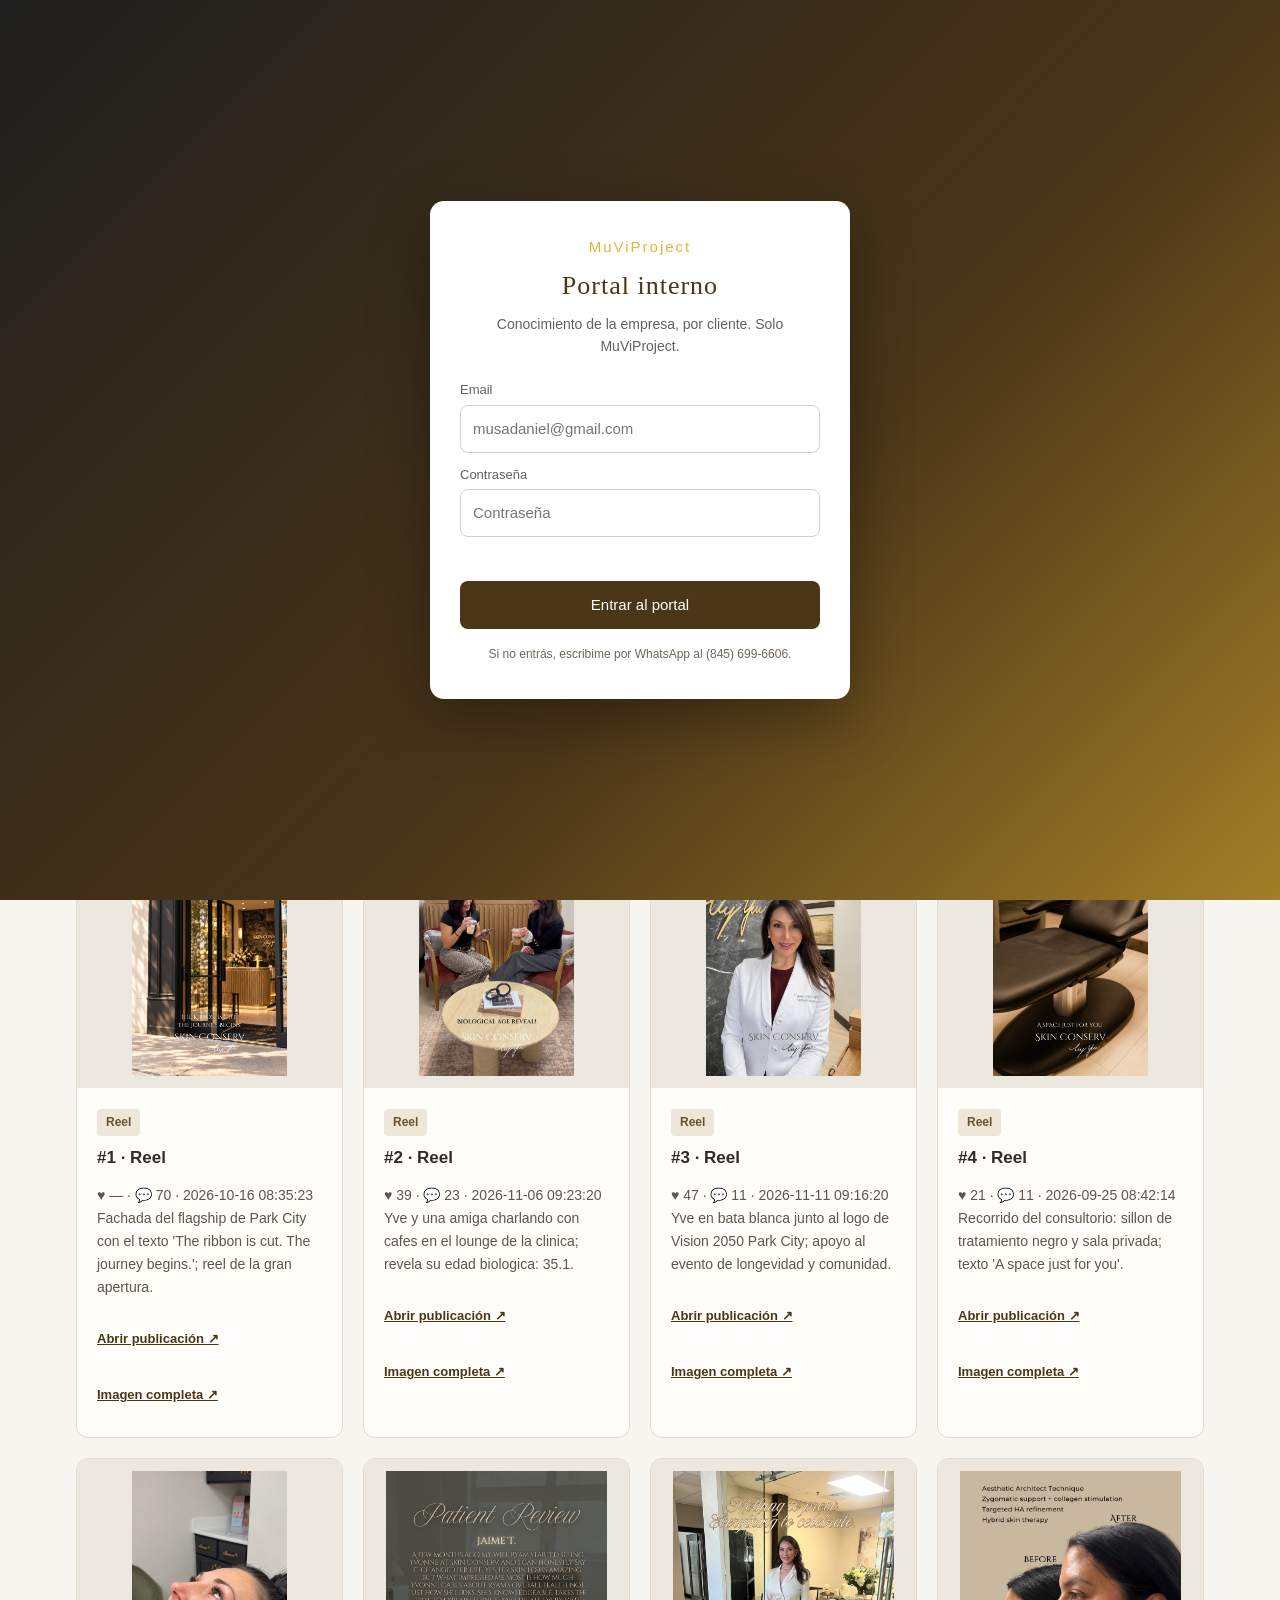
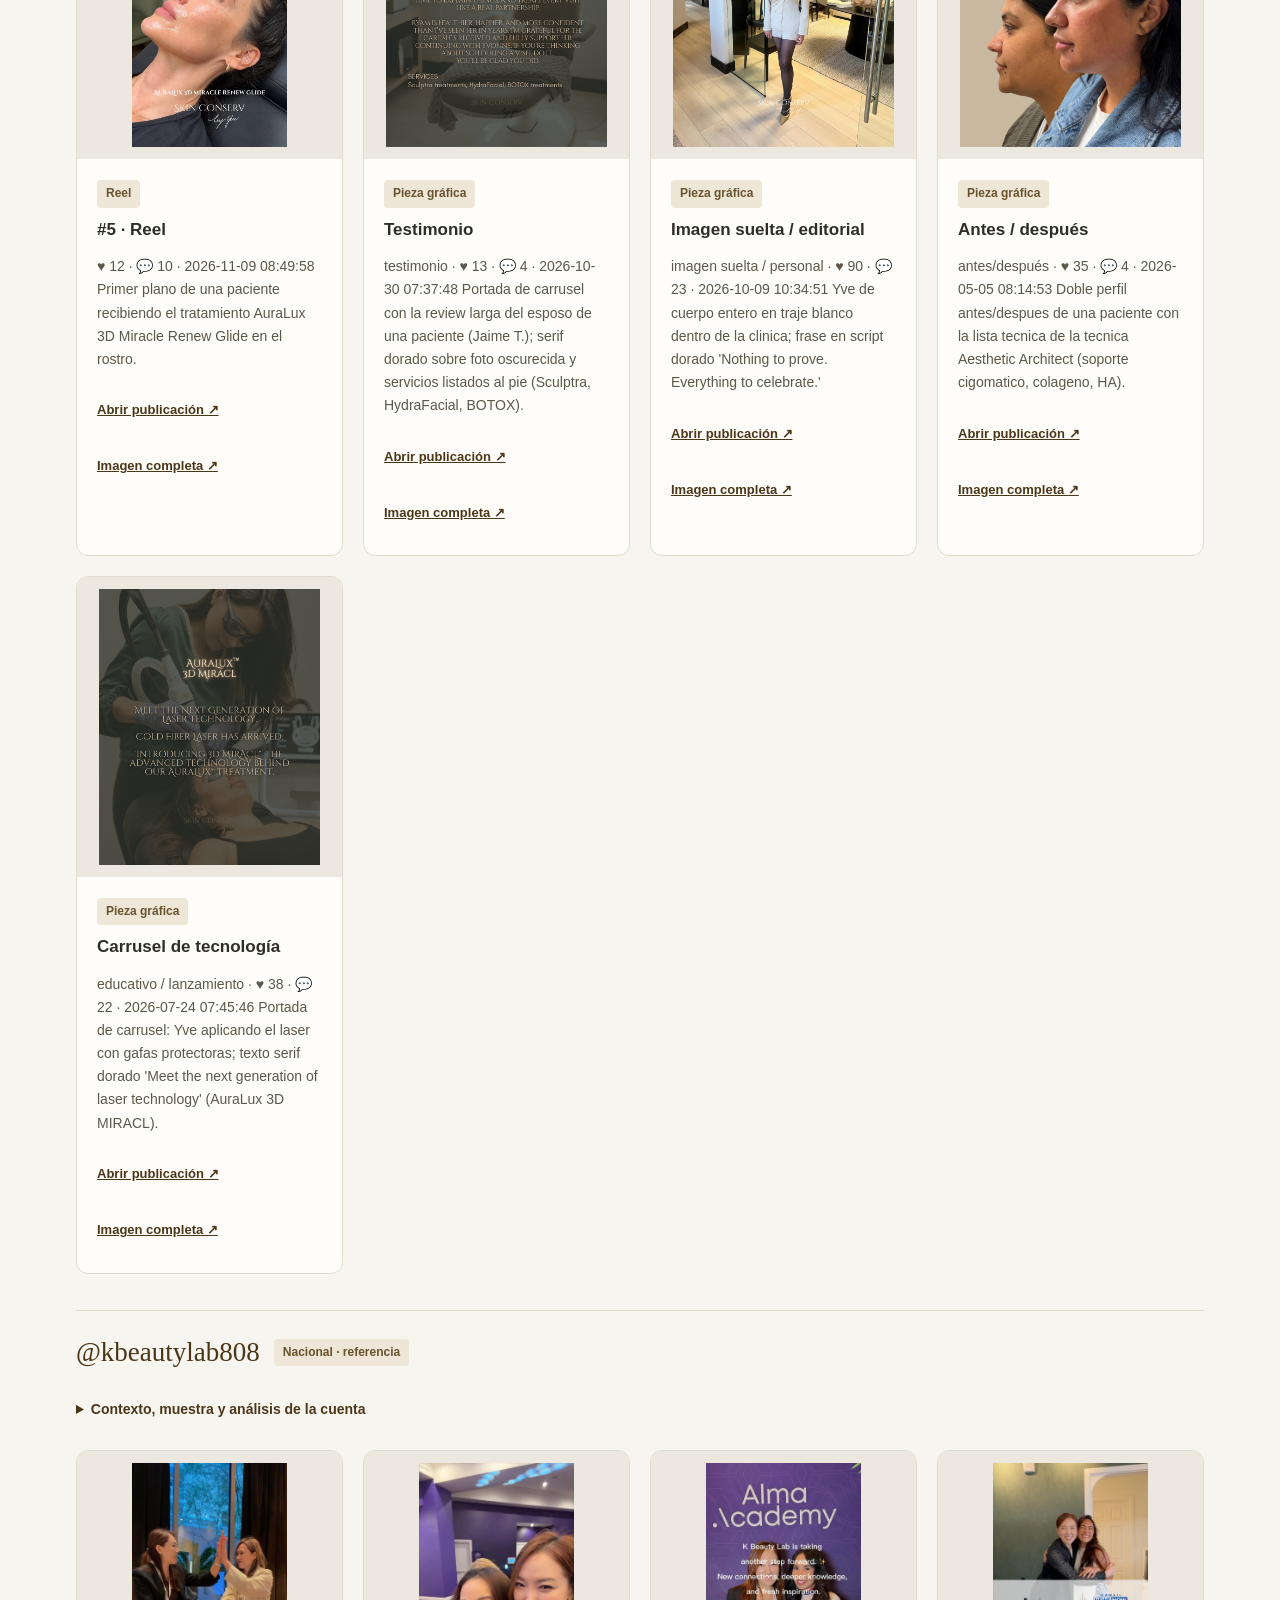
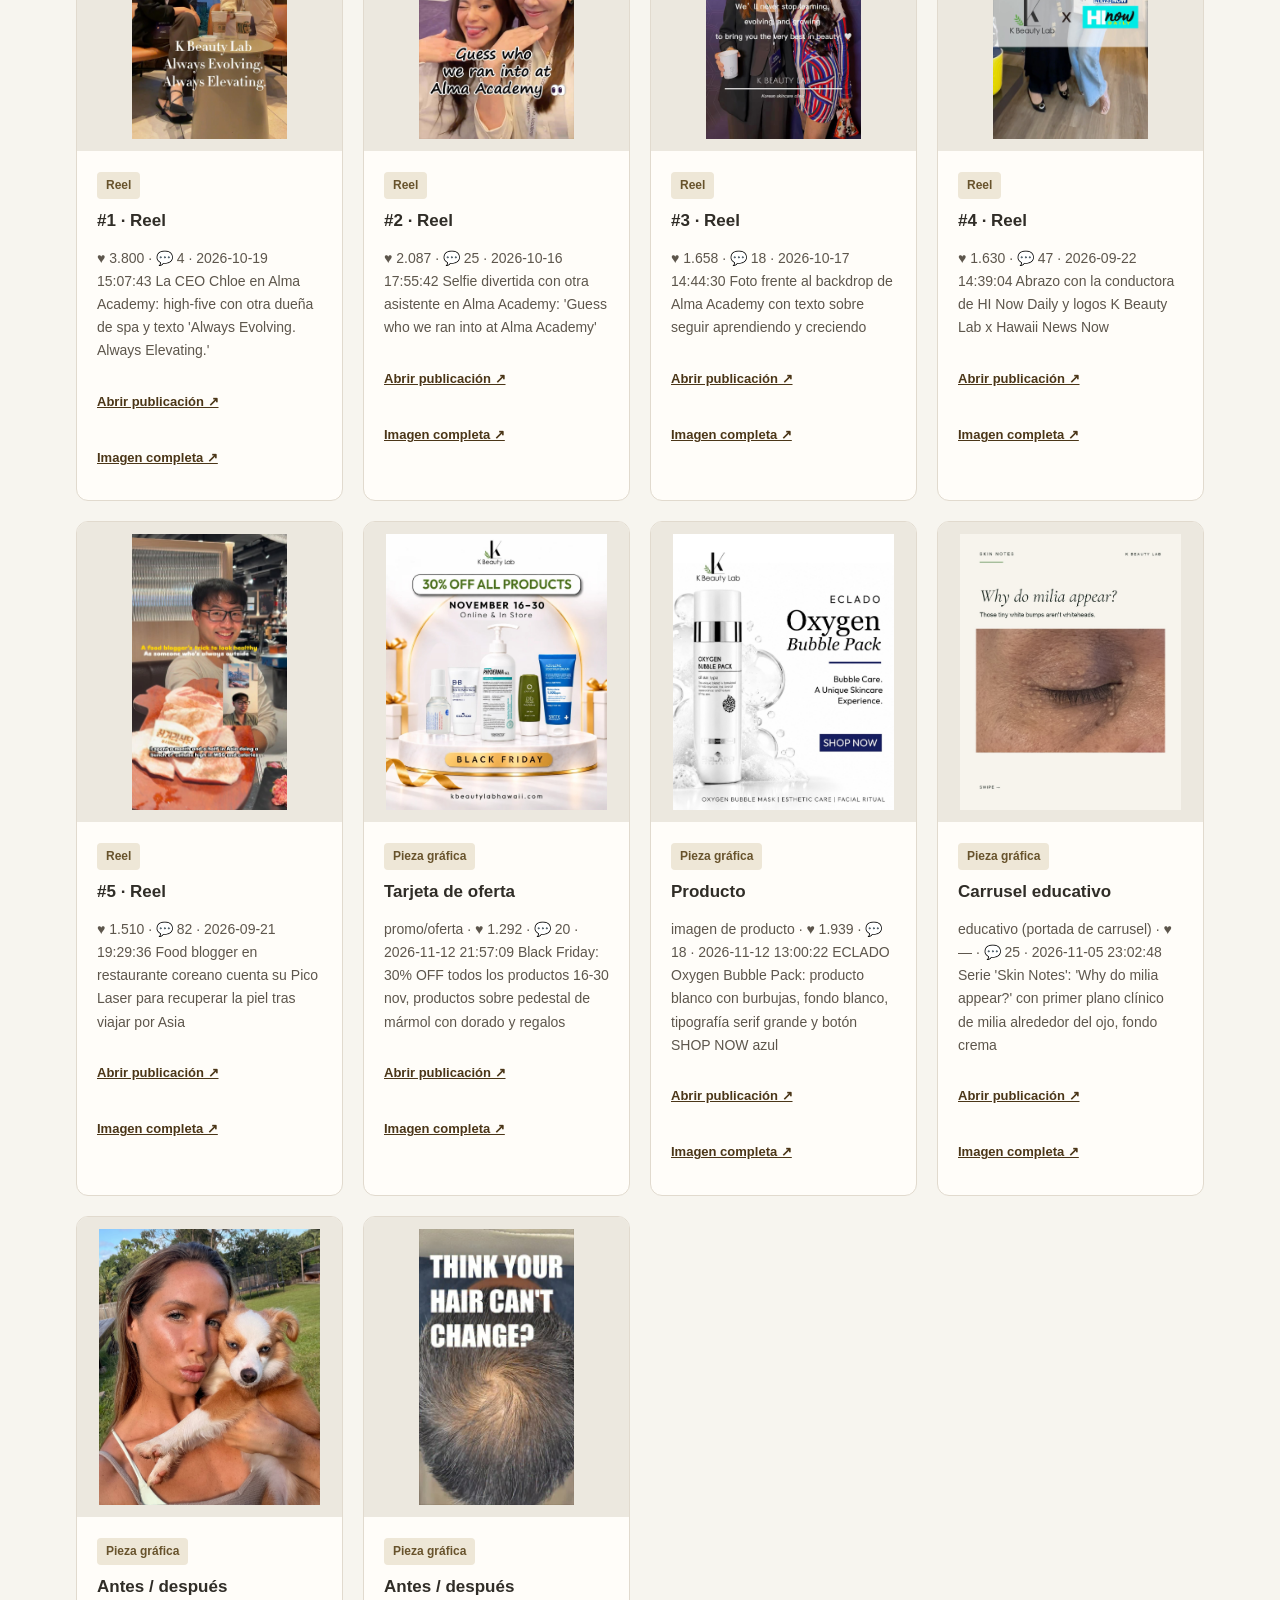
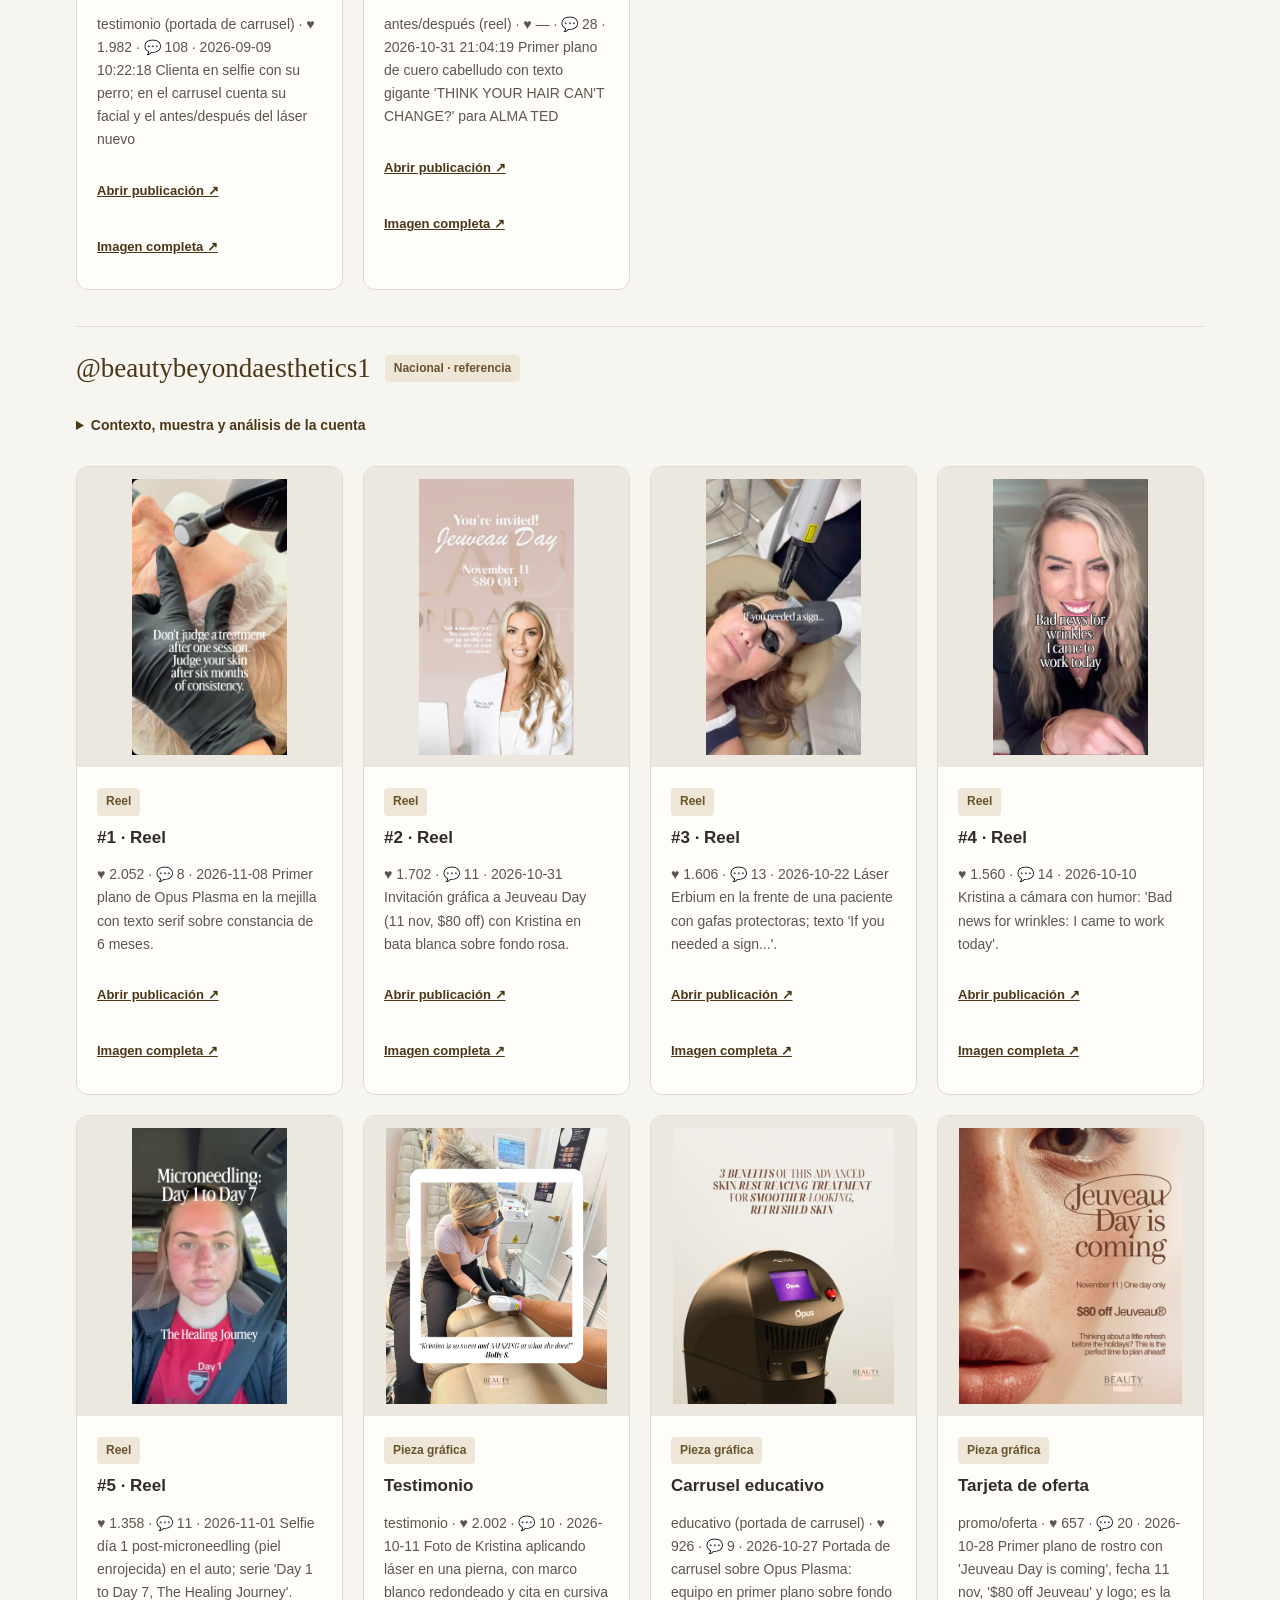
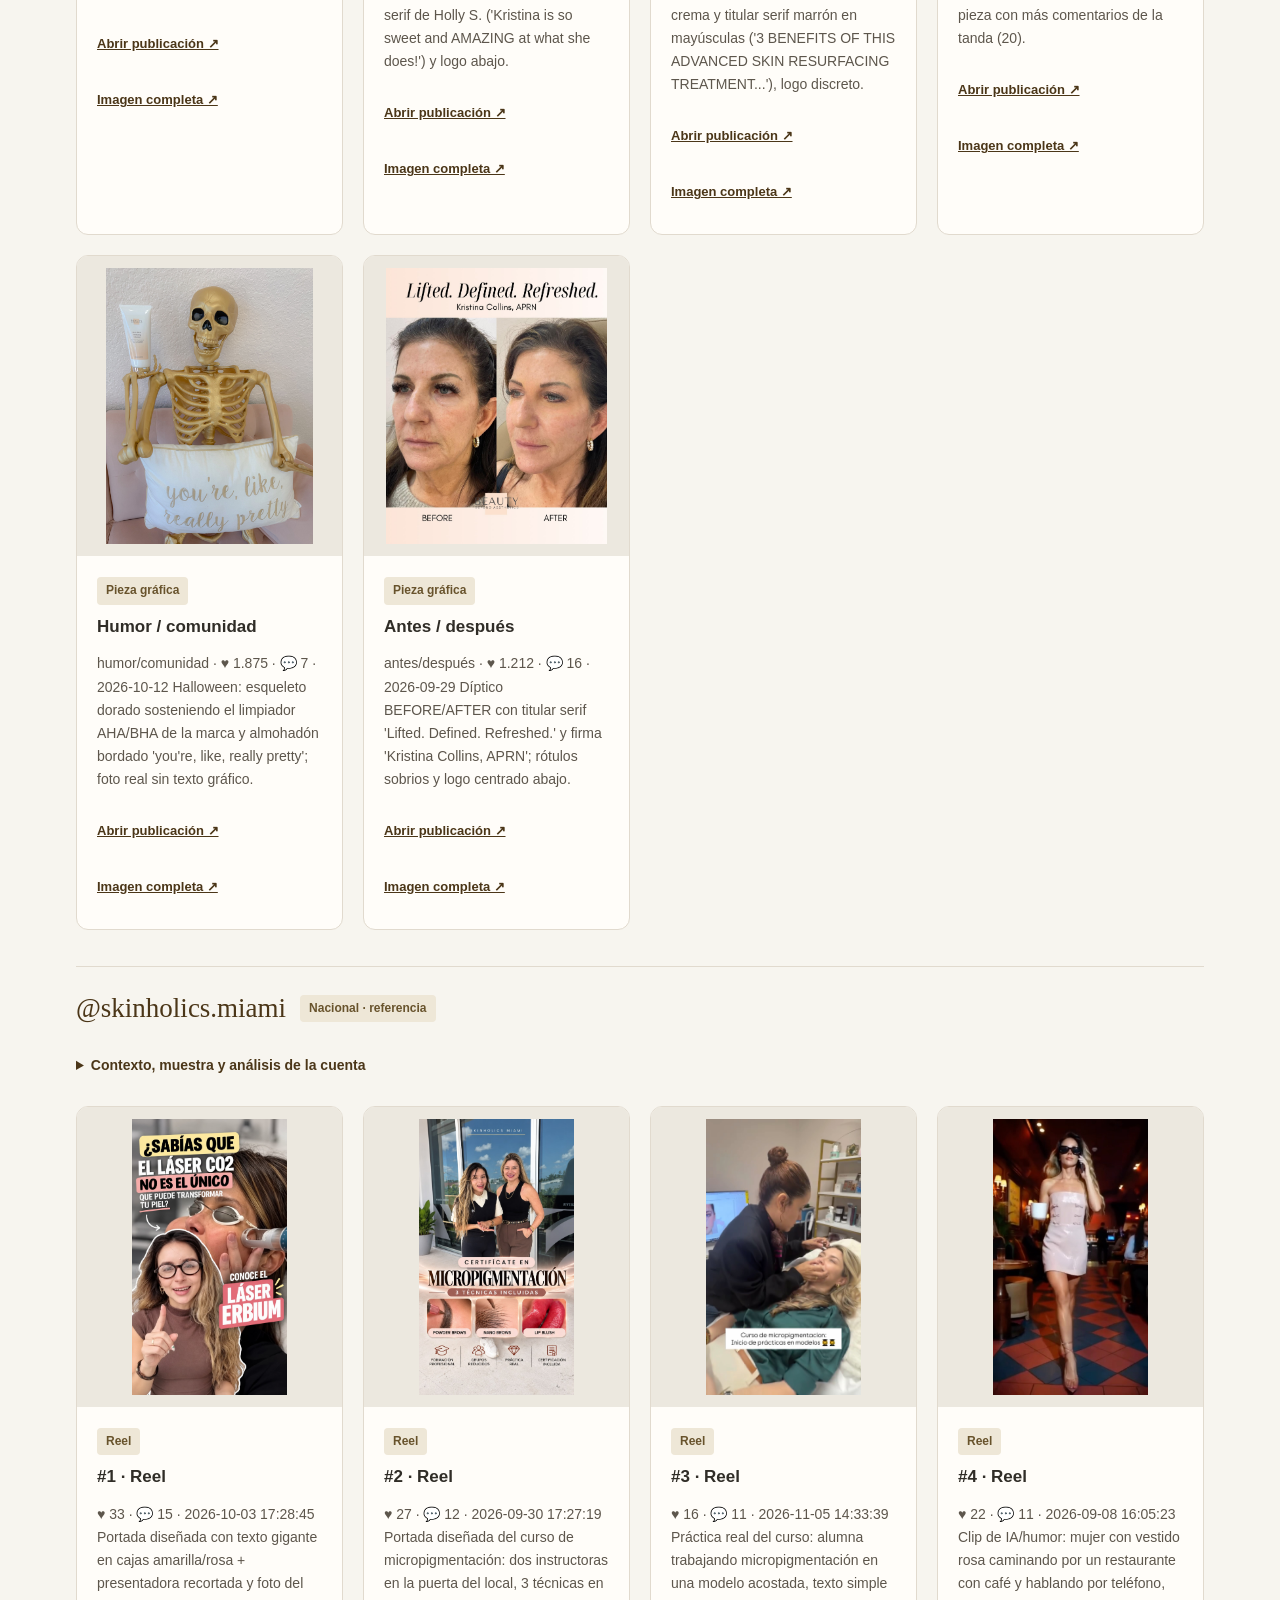
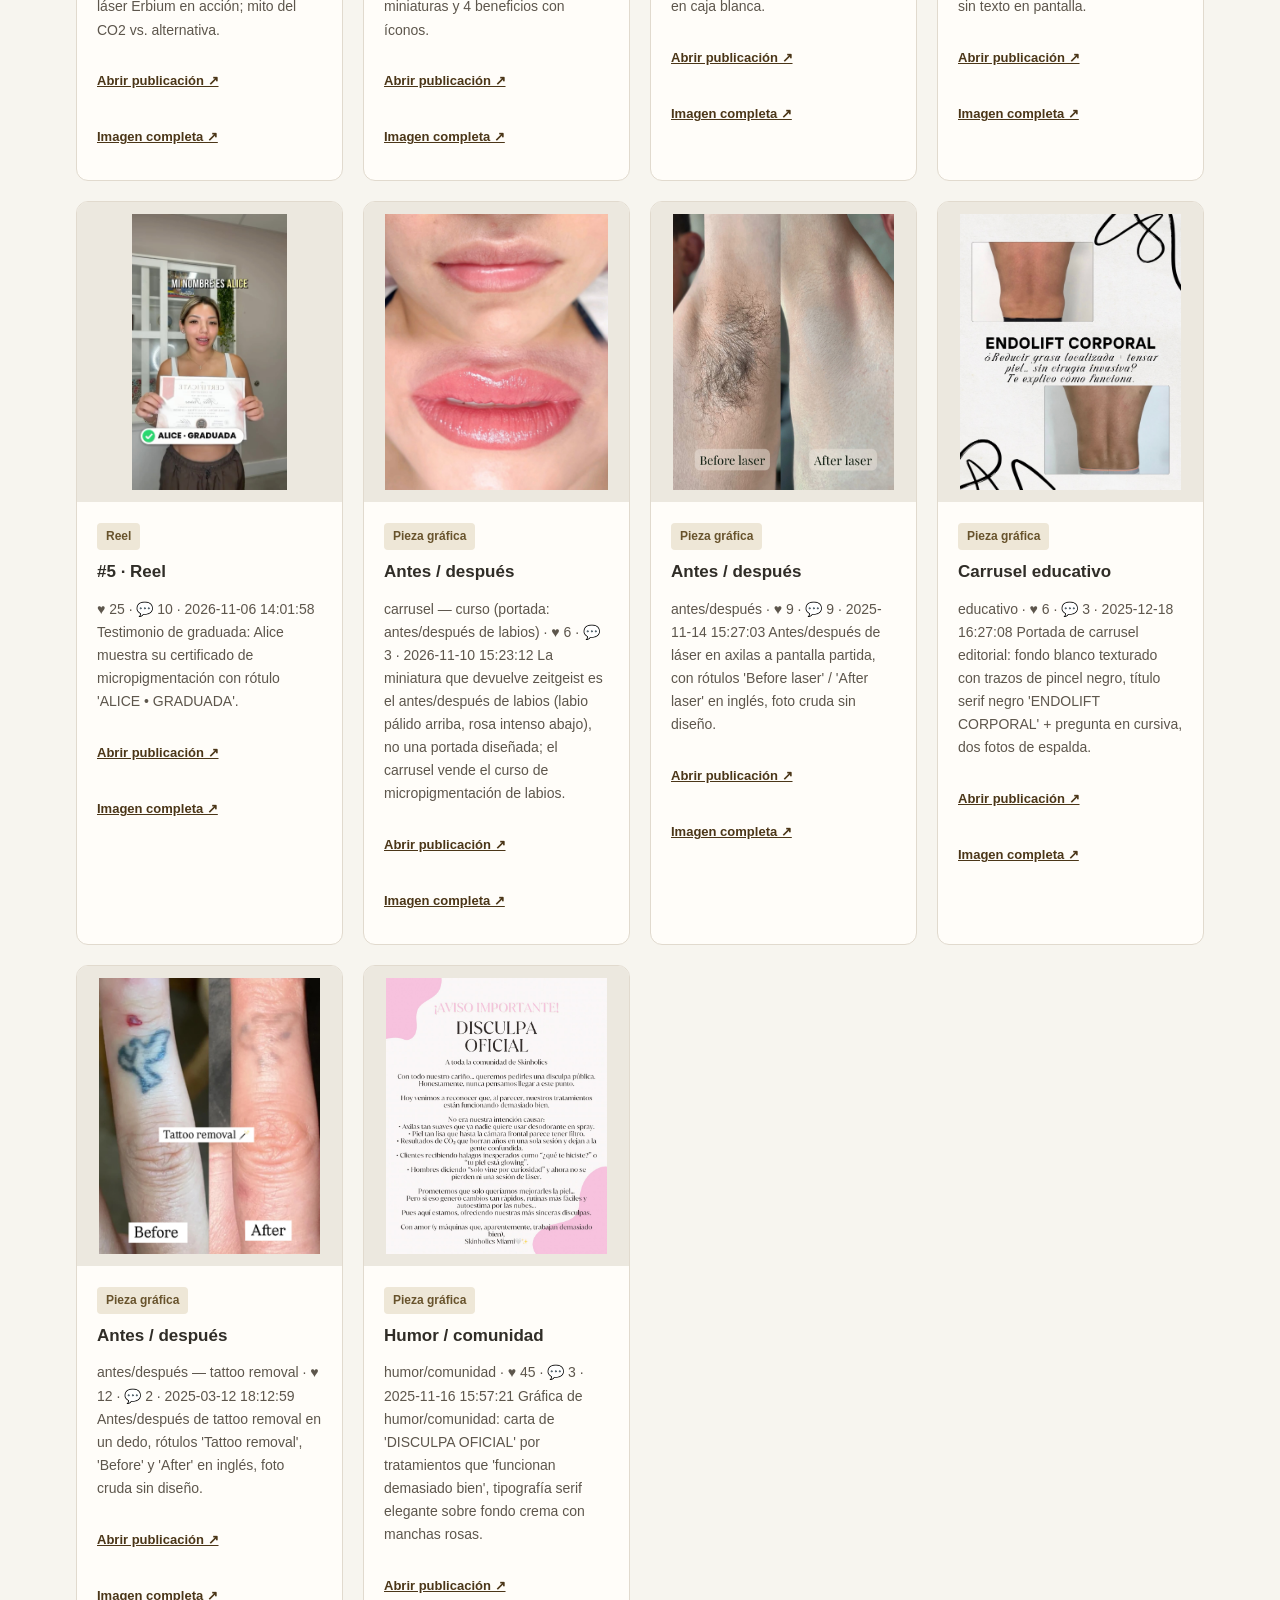
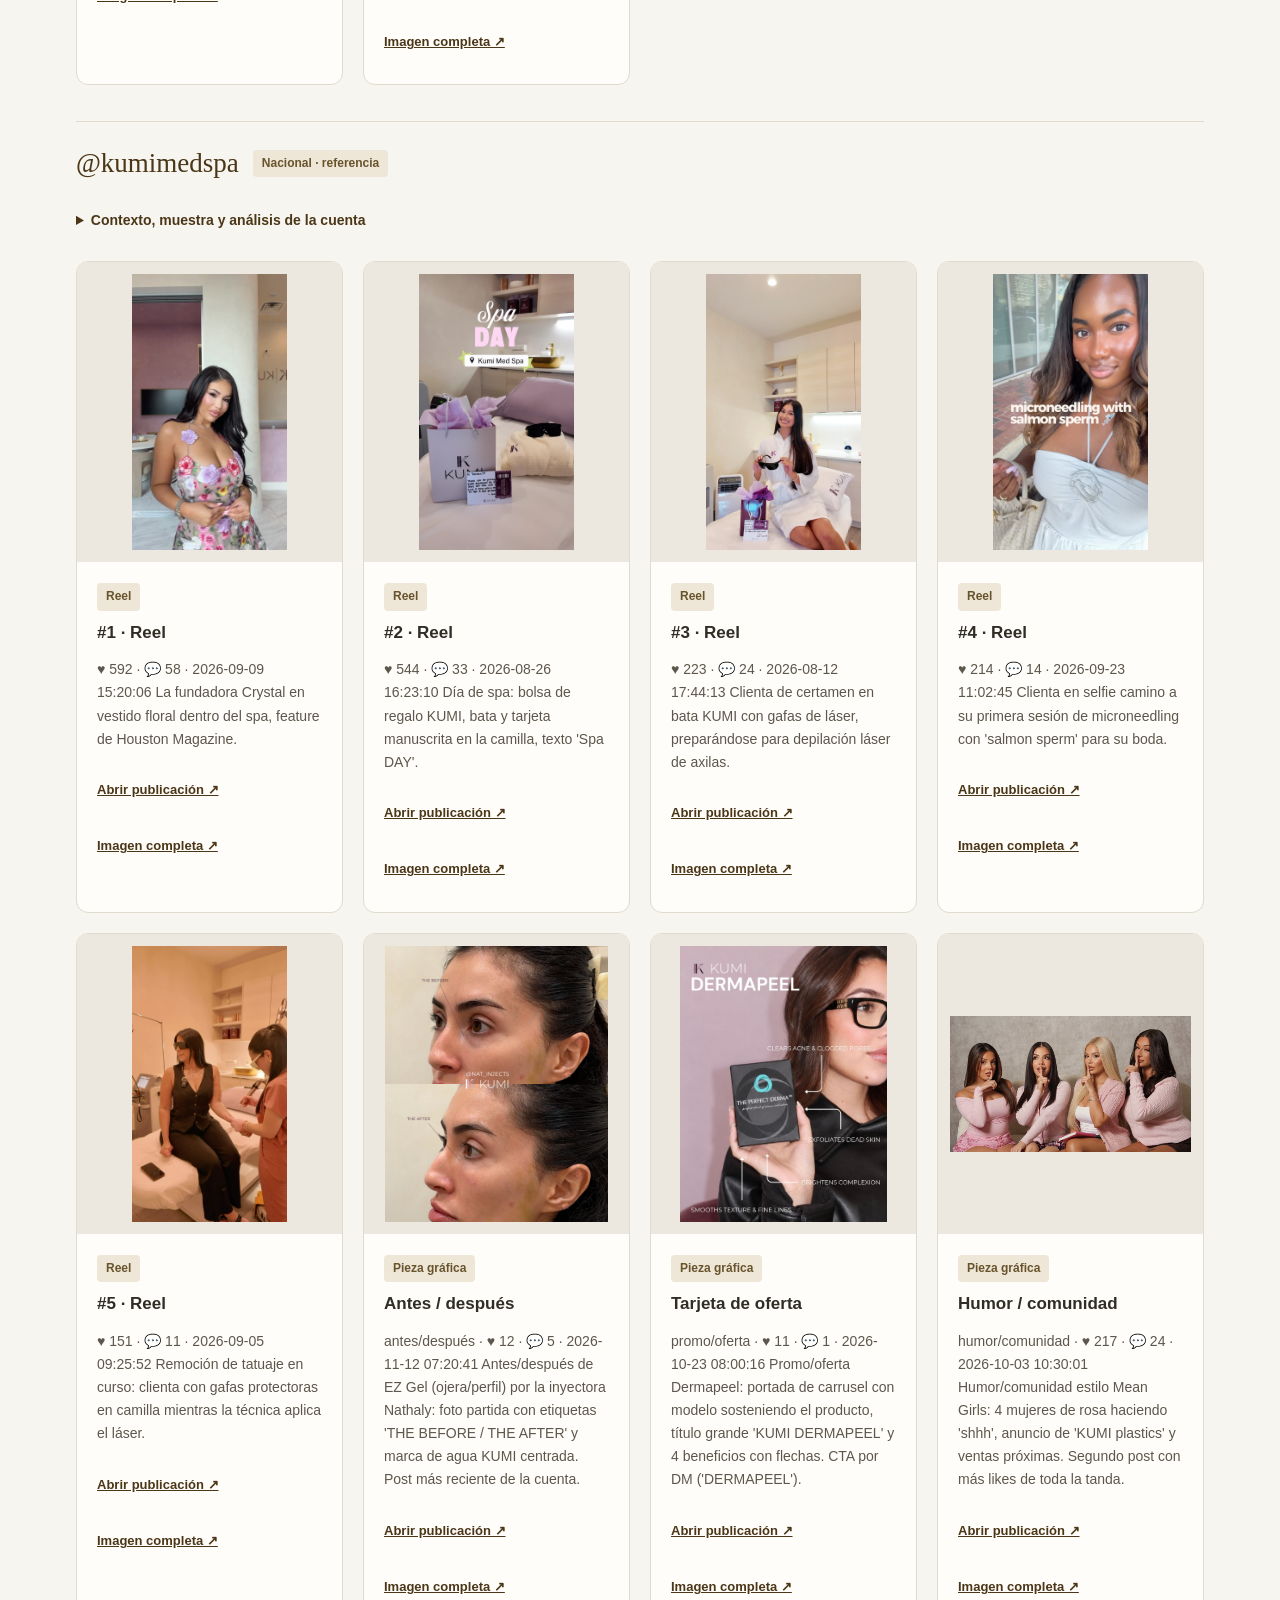
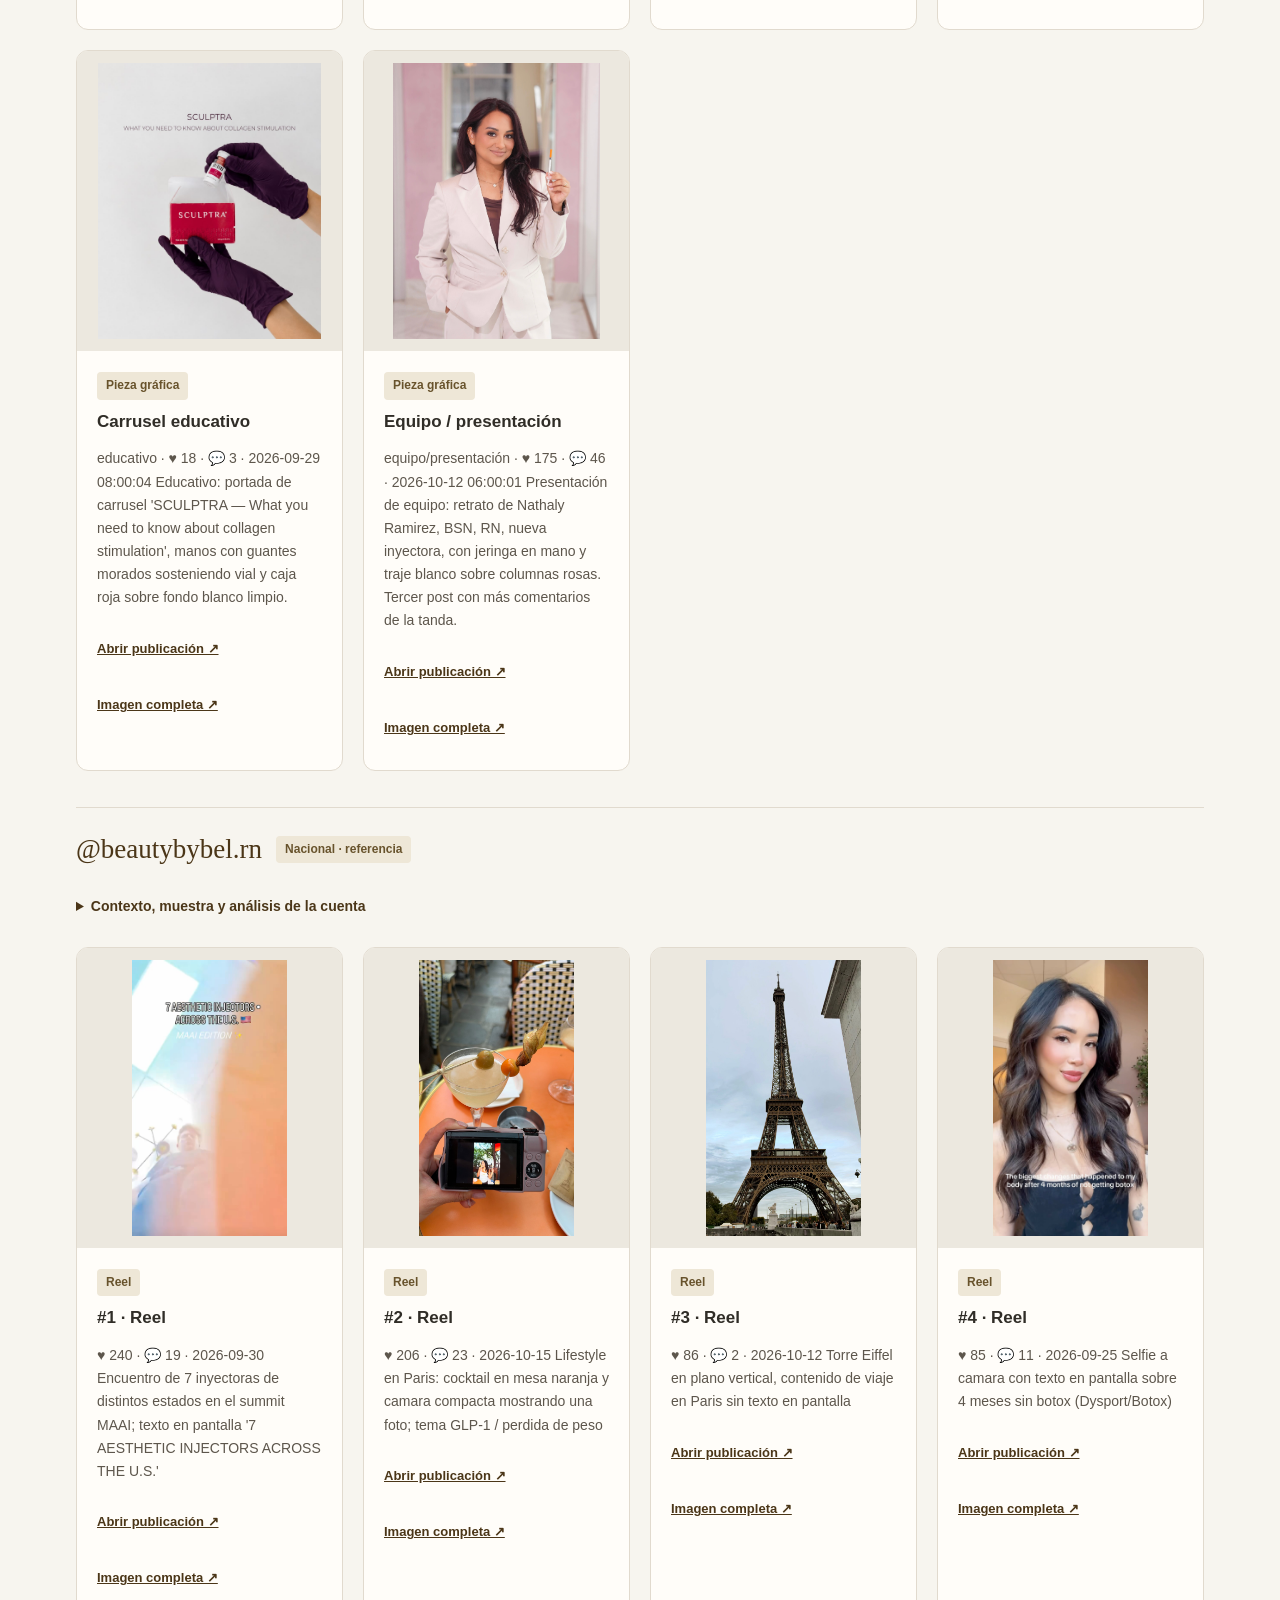
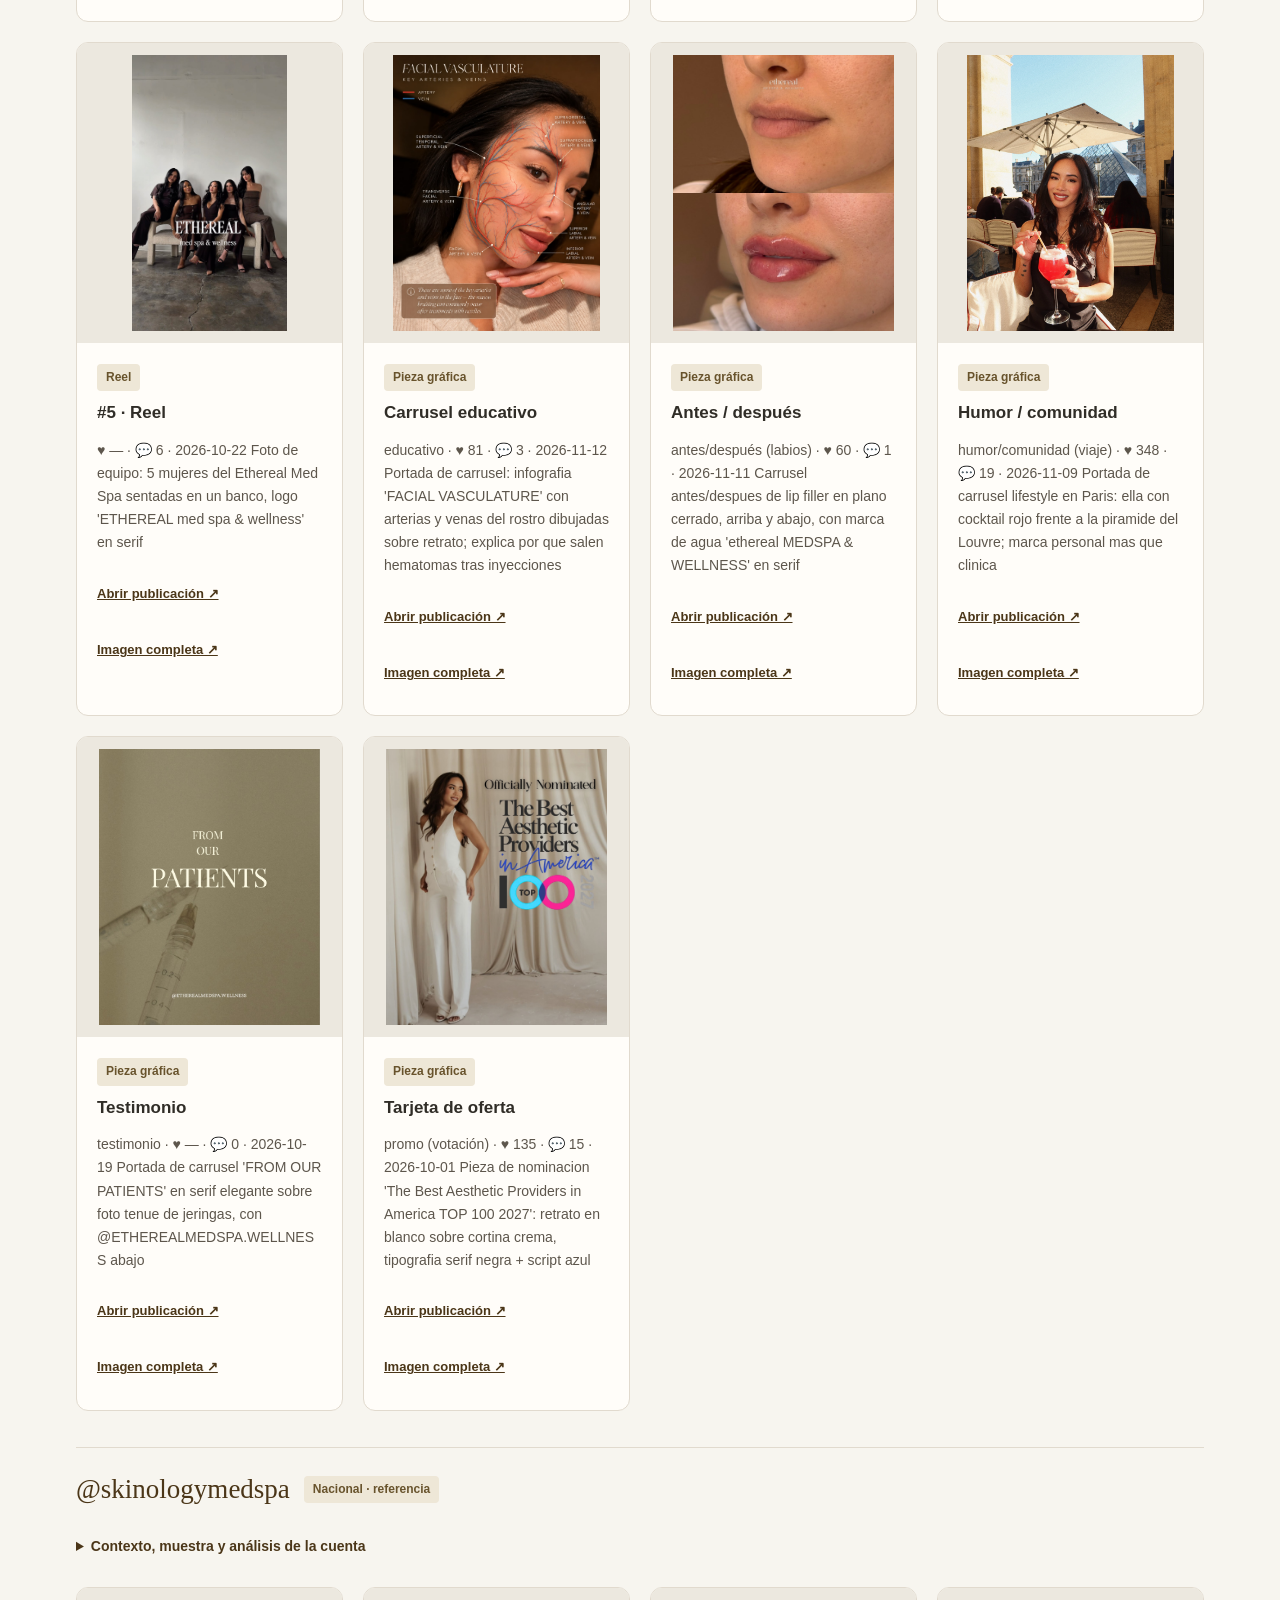
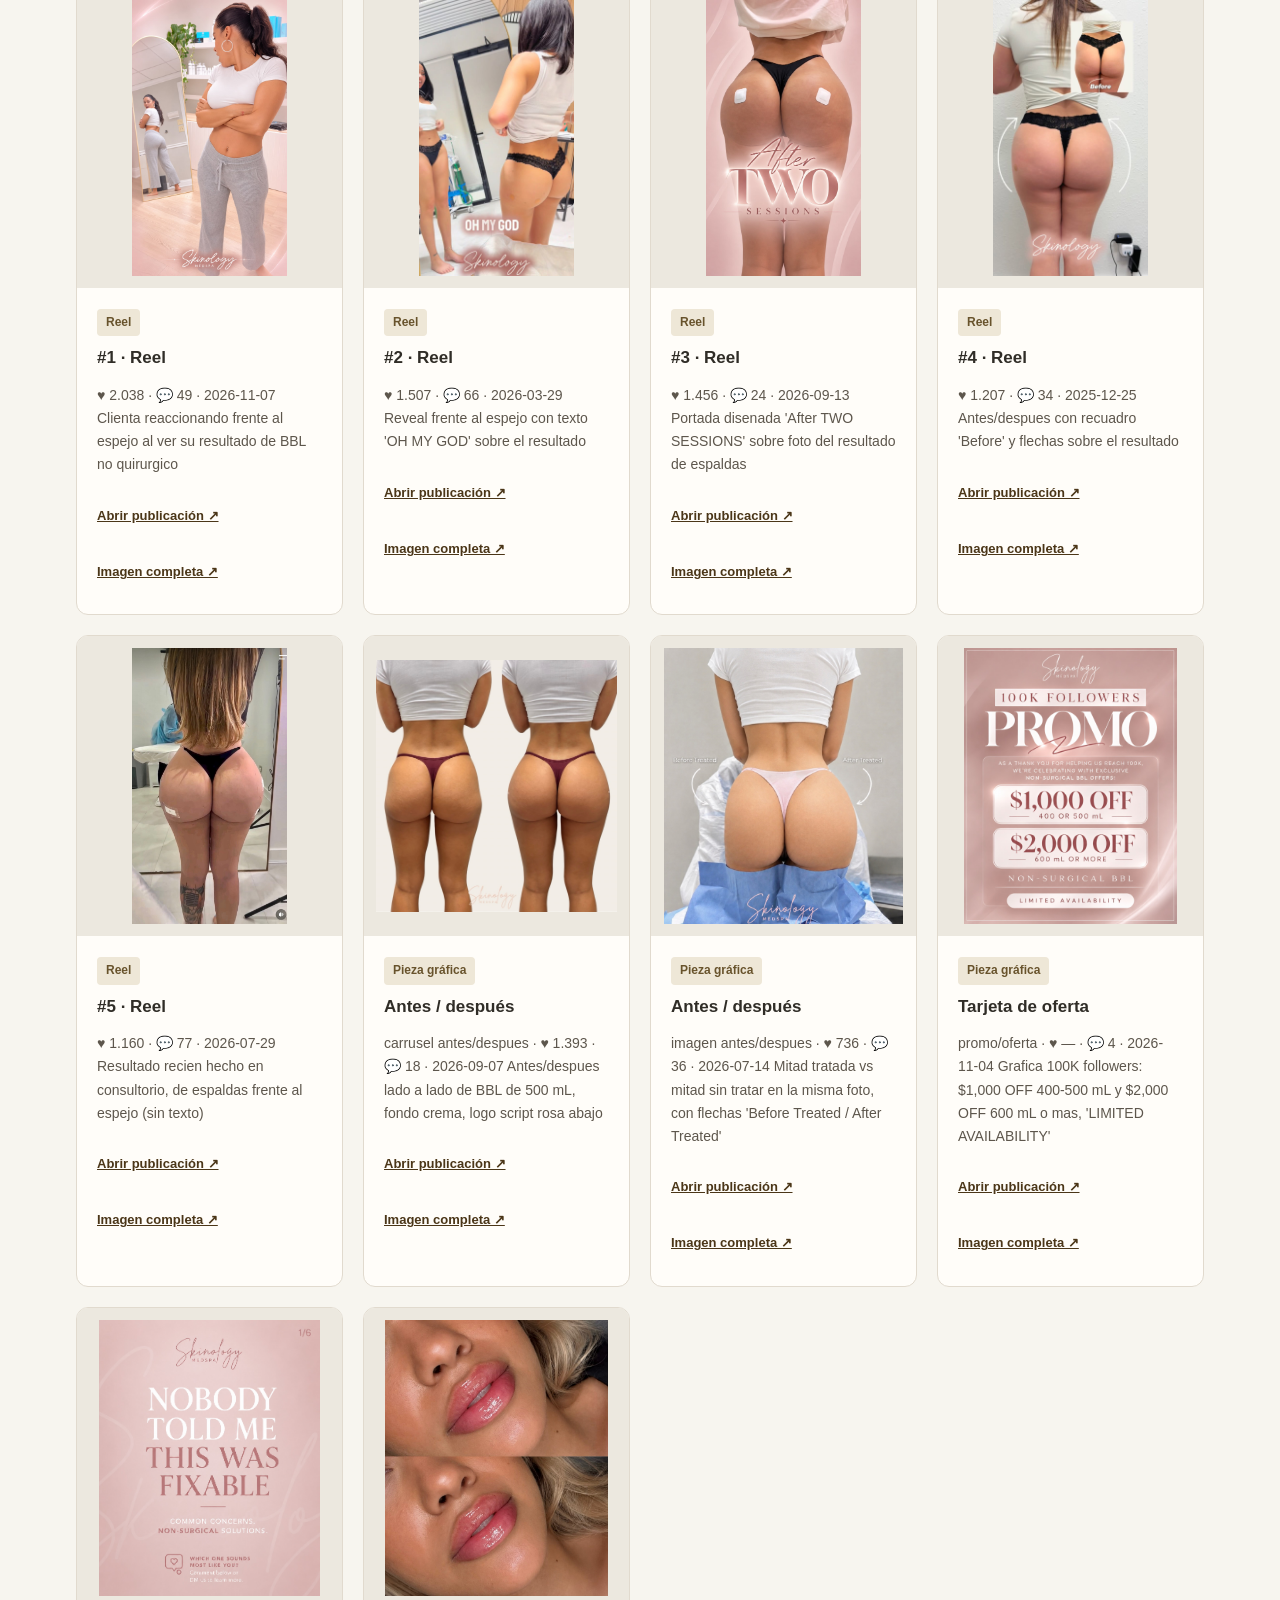
==== commit c0b5dc9a: "Add private script editor to the internal library" ====
--- a/inspiracion.html
+++ b/inspiracion.html
@@ -65,8 +65,11 @@
 </script>
 
       <header class="masthead"><div class="wrap"><a class="wordmark" href="index.html">MuVi<span>Project</span></a><span class="internal-label">Portal interno · Med Aesthetics Miami</span></div></header>
-      <nav class="nav" aria-label="Navegación principal"><div class="wrap"><a href="index.html">Conocimiento</a><a href="inspiracion.html" aria-current="page">Inspiración</a></div></nav>
-      <main id="contenido" class="wrap"><div class="heading"><p class="eyebrow">Biblioteca de referencias</p><h1>Ideas que vale la pena estudiar.</h1><p>Reels, formatos y conceptos para adaptar a Med Aesthetics Miami. Las referencias nacionales aparecen primero.</p></div>
+      <nav class="nav" aria-label="Navegación principal"><div class="wrap"><a href="index.html">Conocimiento</a><a href="inspiracion.html" aria-current="page">Biblioteca</a></div></nav>
+      <main id="contenido" class="wrap"><nav class="library-tabs" aria-label="Secciones de la biblioteca">
+      <a class="button" href="inspiracion.html" aria-current="page">Inspiración</a>
+      <a class="button" href="https://muviproject-guiones-med-aesthetics.elinava80.chatgpt.site">Guiones</a>
+      </nav><div class="heading"><p class="eyebrow">Biblioteca de referencias</p><h1>Ideas que vale la pena estudiar.</h1><p>Reels, formatos y conceptos para adaptar a Med Aesthetics Miami. Las referencias nacionales aparecen primero.</p></div>
       <details class="method"><summary>Qué incluye esta captura · 14 nov 2026</summary><p>15 cuentas, 75 reels seleccionados y 74 piezas distintas. Los reels se ordenaron principalmente por likes dentro de la muestra de cada cuenta, no por reproducciones ni por todo el histórico. Algunas cuentas se ordenaron por comentarios. Las muestras tienen fechas y tamaños diferentes.</p><p>Las descripciones e imágenes son las archivadas: no equivalen a una revisión completa del video. De los carruseles solo se capturó la portada. «—» significa dato no disponible, nunca cero.</p></details>
       <form class="filters" role="search" onsubmit="return false">
       <label class="search">Buscar referencia<input id="query" type="search" placeholder="Morpheus8, humor, testimonio…"></label>
--- a/portal.css
+++ b/portal.css
@@ -2,3 +2,6 @@
 *{box-sizing:border-box}body{margin:0;background:#f7f5ef;color:var(--ink);font:16px/1.6 -apple-system,'Segoe UI',Arial,sans-serif}a{color:var(--brown)}button,input,select{font:inherit}button{cursor:pointer}[hidden]{display:none!important}:focus-visible{outline:3px solid #876617;outline-offset:4px}html{scroll-padding-top:85px}.wrap{max-width:1180px;padding:0 26px;margin:auto}.skip{position:absolute;top:-100px;padding:14px;background:white;z-index:300}.skip:focus{top:8px}.masthead{background:#29261f;color:#f5efdf;padding:20px 0}.masthead .wrap{display:flex;justify-content:space-between;align-items:center;gap:16px;flex-wrap:wrap}.wordmark{font-size:23px;color:#fff;text-decoration:none;font-weight:600;letter-spacing:-.8px}.wordmark span{color:#e3b533}.internal-label{font-size:13px;color:#dfd5c0}.nav{position:sticky;top:0;background:var(--paper);border-bottom:1px solid var(--line);z-index:10}.nav .wrap{display:flex;gap:12px;padding-block:10px}.nav a{min-height:44px;padding:10px 18px;text-decoration:none;border-radius:6px;font-size:15px}.nav a[aria-current]{background:var(--brown);color:#fff}.heading{max-width:800px;margin:40px 0 30px}.eyebrow{font-size:12px;letter-spacing:1.4px;text-transform:uppercase;color:#796534;font-weight:700}.heading h1{font:400 clamp(30px,4vw,46px)/1.15 Georgia,serif;color:var(--brown);margin:12px 0 16px}.heading>p:last-child{font-size:17px;color:var(--muted)}h2{font:400 27px/1.3 Georgia,serif;color:var(--brown)}h3{font-size:18px;line-height:1.4}.hero{background:var(--brown);border-radius:16px;color:#fff8eb;padding:32px;display:grid;grid-template-columns:2fr 1fr;gap:36px}.hero h2{font-size:32px;color:#fff8eb;margin:10px 0}.hero .eyebrow{color:#e9d9b6}.hero aside{border-left:1px solid #8a7350;padding-left:30px;display:flex;flex-direction:column;justify-content:center;gap:12px}.hero strong{font:400 38px Georgia,serif}.hero small{color:#e9d9b6}.button{display:inline-flex;align-items:center;justify-content:center;min-height:44px;border:1px solid #cbbd9f;border-radius:7px;padding:10px 16px;background:var(--paper);text-decoration:none;color:var(--brown);font-size:14px;font-weight:600}.button:hover{background:#efe7d5}.button.primary{background:var(--gold);border-color:var(--gold);color:#382a10}.notice{padding:16px 20px;background:#f0eadc;border-left:3px solid #b39440;margin:22px 0;font-size:14px}.section-title{margin:36px 0 18px}.knowledge{border-top:1px solid var(--line);padding:18px 0}.knowledge>summary{font-size:20px;font-weight:600;cursor:pointer;min-height:44px;padding:8px 0}.knowledge-body{padding:8px 0 22px;max-width:960px}.knowledge-body p,.knowledge-body li{font-size:15px}.knowledge-body h3{margin-top:26px}.knowledge-body table{border-collapse:collapse;width:100%;min-width:550px;font-size:14px}.knowledge-body td,.knowledge-body th{padding:12px;text-align:left;border-bottom:1px solid var(--line)}.table-scroll{overflow:auto;max-width:100%}.card,.warn,.good,.elements{padding:18px;border-left:3px solid #b39440;background:#f0eadc;margin:20px 0}.tag{display:inline-block;font-size:12px;font-weight:600;padding:4px 9px;background:#eee7d7;color:#68532c;border-radius:4px}.small,.meta{font-size:13px;color:var(--muted)}.method{margin:18px 0;font-size:14px;color:var(--muted)}.method summary{cursor:pointer;min-height:44px;padding:10px 0;color:var(--brown);font-weight:600}.method p{max-width:920px}.filters{display:flex;flex-wrap:wrap;gap:14px;align-items:end;padding:22px 0;border-top:1px solid var(--line);border-bottom:1px solid var(--line)}.filters label{display:flex;flex:1 1 170px;flex-direction:column;gap:6px;font-size:13px;color:var(--muted)}.filters .search{flex:2 1 250px}.filters input,.filters select{width:100%;padding:11px 12px;border:1px solid #c8bca6;border-radius:7px;background:var(--paper);color:var(--ink);min-height:46px;font-size:16px}.account{border-top:1px solid var(--line);padding:24px 0 36px}.account-heading{display:flex;align-items:center;gap:14px;flex-wrap:wrap}.account-heading h2{margin:0;overflow-wrap:anywhere}.reference-grid{display:grid;grid-template-columns:repeat(auto-fill,minmax(min(100%,250px),1fr));gap:20px}.reference{background:var(--paper);border:1px solid var(--line);border-radius:12px;overflow:hidden;min-width:0}.reference-image{display:flex;background:#ece8df;align-items:center;justify-content:center;height:300px;padding:12px}.reference-image img{width:100%;height:100%;object-fit:contain}.reference-body{padding:20px}.reference-body h3{font-size:17px;margin:10px 0}.reference-body p{font-size:14px;line-height:1.65;color:#5d564c;overflow-wrap:anywhere}.reference-actions{display:flex;flex-wrap:wrap;gap:12px;margin-top:18px}.reference-actions a{font-size:13px;min-height:44px;display:inline-flex;align-items:center;font-weight:600}.gate-note{color:#6e665c!important}footer{border-top:1px solid var(--line);padding-block:28px!important;margin-top:36px!important;font-size:13px;color:var(--muted)}
 @media(max-width:650px){.wrap{padding-inline:18px}.heading{margin-top:28px}.hero{grid-template-columns:1fr;padding:24px;gap:24px}.hero aside{border-left:0;border-top:1px solid #8a7350;padding:20px 0 0}.hero h2{font-size:28px}.reference-grid{grid-template-columns:1fr}.reference-image{height:340px}.filters label{flex-basis:100%}.account-heading h2{font-size:25px}}
 @media(prefers-reduced-motion:reduce){html{scroll-behavior:auto}}
+.library-tabs{display:flex;flex-wrap:wrap;gap:.5rem;margin-top:1.25rem}
+.library-tabs [aria-current="page"]{background:#eee7d7;border-color:#ad9c7c}
+.library-tabs + .heading{margin-top:1.5rem}
